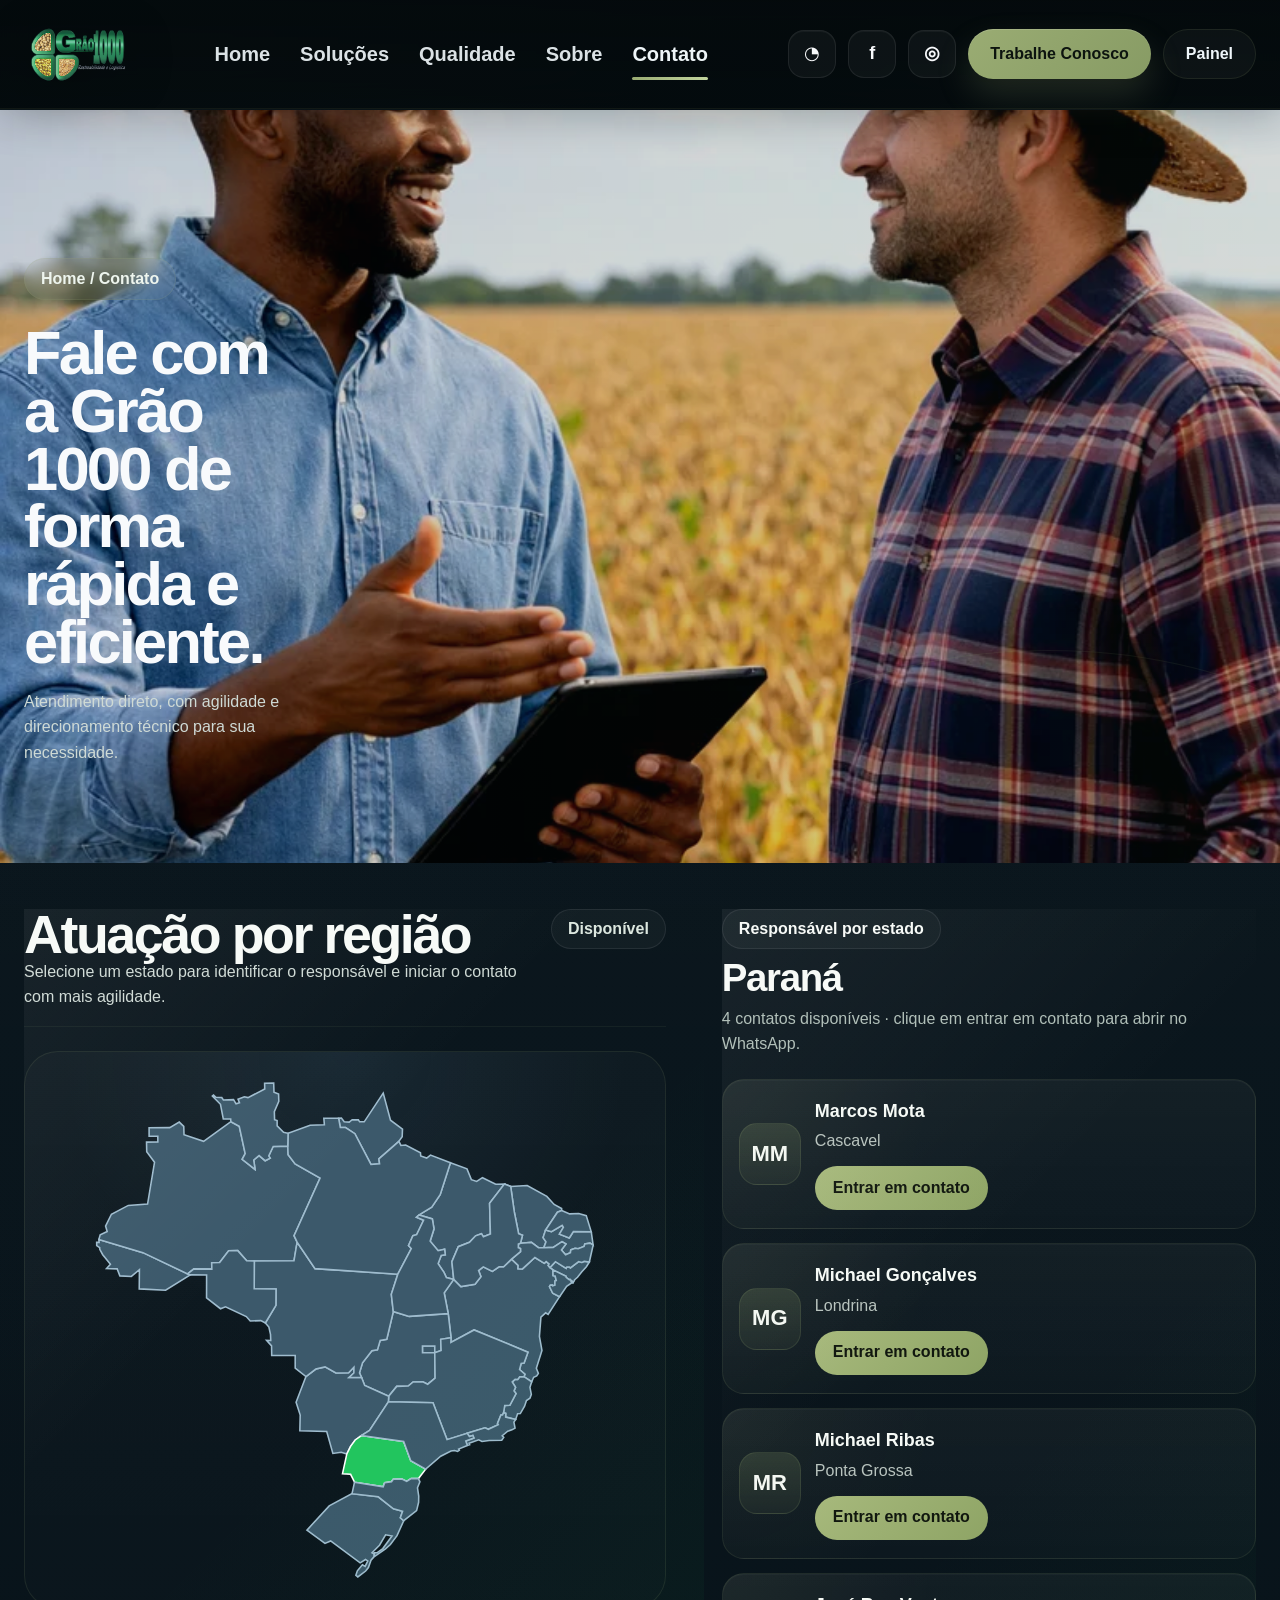
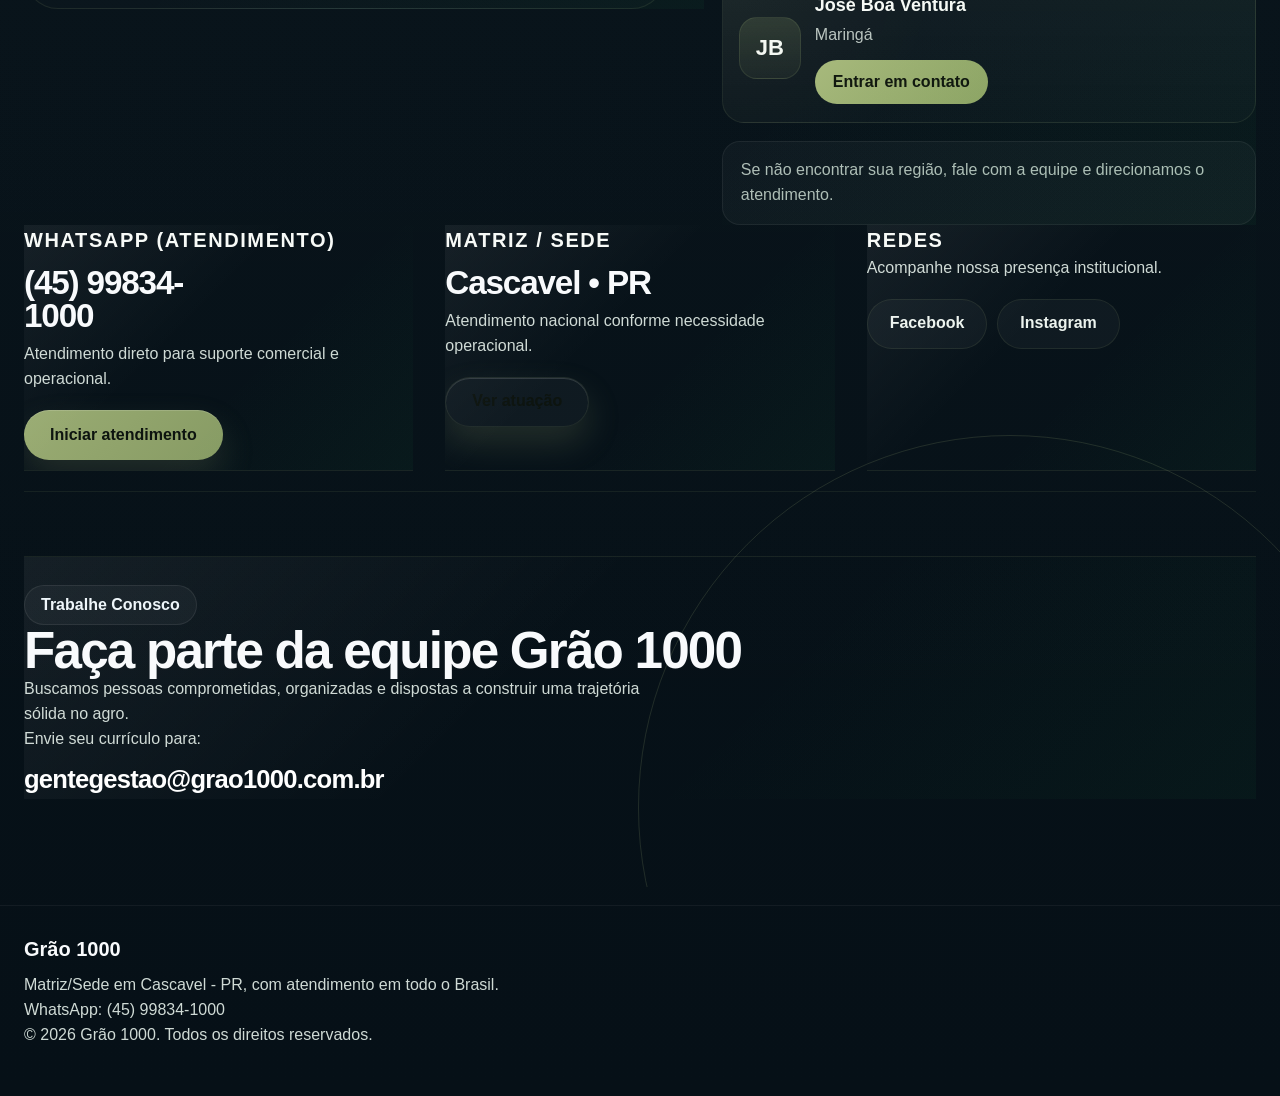
==== contato.html @ 880ff622 "Add files via upload" ====
<!DOCTYPE html>

<html lang="pt-BR">
<head>
<meta charset="utf-8"/>
<meta content="width=device-width, initial-scale=1" name="viewport"/>
<title>Grão 1000 • Qualidade • Rastreabilidade • Pós-colheita</title>
<meta content="Serviços técnicos de classificação, amostragem, supervisão e rastreabilidade de grãos (soja, milho, trigo, sorgo). Atendimento Brasil." name="description"/>
<link href="assets/img/favicon.png" rel="icon"/>
<link href="assets/css/style.css" rel="stylesheet"/>
</head>
<body>
<header class="topbar" id="top">
<div class="container topbar__inner">
<a aria-label="Grão 1000 - Home" class="brand" href="index.html">
<img alt="Grão 1000" class="brand__logo" src="assets/img/logo-grao1000.svg"/>
</a>
<nav aria-label="Navegação principal" class="nav">
<a class="nav__link" data-nav="home" href="index.html">Home</a>
<a class="nav__link" data-nav="solucoes" href="solucoes.html">Soluções</a>
<a class="nav__link" data-nav="qualidade" href="qualidade.html">Qualidade</a>
<a class="nav__link" data-nav="sobre" href="sobre.html">Sobre</a>
<a class="nav__link" data-nav="contato" href="contato.html">Contato</a>
</nav>
<div class="topbar__actions">
<a aria-label="WhatsApp" class="iconbtn iconbtn--wpp" href="#" id="wppTop"></a>
<a aria-label="Facebook" class="iconbtn iconbtn--fb" href="https://www.facebook.com/grao1000" id="fbTop" rel="noopener" target="_blank"></a>
<a aria-label="Instagram" class="iconbtn iconbtn--ig" href="https://www.instagram.com/grao.1000" id="igTop" rel="noopener" target="_blank"></a>
<a class="pillbtn pillbtn--careers" href="contato.html#trabalhe-conosco">Trabalhe Conosco</a>
<a class="pillbtn pillbtn--ghost" href="https://grao1000.com.br/painel/" id="painelBtn">Painel</a>
</div>
<button aria-label="Abrir menu" class="burger" id="burger">
<span></span><span></span><span></span>
</button>
</div>
<div aria-hidden="true" class="mobileNav" id="mobileNav">
<a href="index.html">Home</a>
<a href="solucoes.html">Soluções</a>
<a href="qualidade.html">Qualidade</a>
<a href="sobre.html">Sobre</a>
<a href="contato.html">Contato</a>
<a href="contato.html#trabalhe-conosco">Trabalhe Conosco</a>
<div class="mobileNav__row">
<a aria-label="WhatsApp" class="iconbtn iconbtn--wpp" href="#" id="wppTop_m"></a>
<a aria-label="Facebook" class="iconbtn iconbtn--fb" href="https://www.facebook.com/grao1000" id="fbTop_m" rel="noopener" target="_blank"></a>
<a aria-label="Instagram" class="iconbtn iconbtn--ig" href="https://www.instagram.com/grao.1000" id="igTop_m" rel="noopener" target="_blank"></a>
</div>
<div class="mobileNav__row">
<a class="pillbtn pillbtn--ghost" href="https://grao1000.com.br/painel/" id="painelBtn_m">Painel</a>
</div>
</div>
</header>
<main>
<section class="pageHero pageHero--contact">
<div class="container">
<div class="breadcrumb">Home / Contato</div>
<h1>Fale com a Grão 1000 de forma rápida e eficiente.</h1>
<p class="muted">Atendimento direto, com agilidade e direcionamento técnico para sua necessidade.</p>
</div>
</section>
<section class="section section--field section--contactMain section--editorial">
<div class="container">
<div class="grid3">
<div class="infoCard">
<div class="infoCard__title">WhatsApp (Atendimento)</div>
<div class="infoCard__big">(45) 99834-1000</div>
<div class="muted">Atendimento direto para suporte comercial e operacional.</div>
<div class="infoCard__actions">
<a class="btn" href="#" id="wppCta">Iniciar atendimento</a>
</div>
</div>
<div class="infoCard">
<div class="infoCard__title">Matriz / Sede</div>
<div class="infoCard__big">Cascavel • PR</div>
<div class="muted">Atendimento nacional conforme necessidade operacional.</div>
<div class="infoCard__actions">
<a class="btn btn--ghost" href="#mapa">Ver atuação</a>
</div>
</div>
<div class="infoCard">
<div class="infoCard__title">Redes</div>
<div class="muted">Acompanhe nossa presença institucional.</div>
<div class="pillRow">
<a class="pill" href="#" id="fbLink">Facebook</a>
<a class="pill" href="#" id="igLink">Instagram</a>
</div>
</div>
</div>
<div class="mapWrap" id="mapa">
<div class="mapLeft">
<div class="mapHead">
<div>
<div class="mapTitle">Atuação por região</div>
<div class="muted">Selecione um estado para identificar o responsável e iniciar o contato com mais agilidade.</div>
</div>
<span class="badge">Disponível</span>
</div>
<div aria-label="Atuação por região (interativo)" class="mapCanvas" id="brMap"></div>
</div>
<div class="mapRight">
<div class="panelTag">Responsável por estado</div>
<h3 id="stateTitle">Selecione um estado</h3>
<div class="muted" id="stateHint">Selecione um estado para ver o responsável e iniciar o atendimento.</div>
<div class="contactsList" id="stateContacts"></div>
<div class="panelNote">
            Se não encontrar sua região, fale com a equipe e direcionamos o atendimento.
          </div>
</div>
</div><div class="careerCallout" id="trabalhe-conosco">
<span class="eyebrow">Trabalhe Conosco</span>
<h2>Faça parte da equipe Grão 1000</h2>
<p class="muted">Buscamos pessoas comprometidas, organizadas e dispostas a construir uma trajetória sólida no agro.</p>
<p class="muted">Envie seu currículo para:</p>
<a class="careerCallout__email" href="mailto:gentegestao@grao1000.com.br">gentegestao@grao1000.com.br</a>
</div>
</div>
</section>
</main>
<footer class="footer">
<div class="container footer__inner">
<div class="footer__meta">
<strong>Grão 1000</strong>
<div class="muted">Matriz/Sede em Cascavel - PR, com atendimento em todo o Brasil.</div>
<div class="muted">WhatsApp: (45) 99834-1000</div>
<div class="muted">© 2026 Grão 1000. Todos os direitos reservados.</div>
</div>
</div>
</footer>
<script src="assets/js/data/responsaveis-mapa.js"></script>
<script src="assets/js/main.js"></script>
</body>
</html>
---- assets/css/style.css ----
:root{
  --bg:#041219;
  --bg-2:#071a22;
  --bg-3:#0b2230;
  --panel:rgba(10,26,34,.72);
  --panel-2:rgba(12,31,40,.88);
  --line:rgba(255,255,255,.08);
  --line-strong:rgba(255,255,255,.14);
  --text:#f8fafc;
  --muted:#a9bcc6;
  --accent:#f5b318;
  --accent-2:#22c55e;
  --accent-soft:rgba(34,197,94,.12);
  --shadow:0 24px 60px rgba(0,0,0,.28);
  --radius-xl:32px;
  --radius-lg:24px;
  --radius-md:18px;
  --radius-sm:14px;
  --max:1200px;
}
*{margin:0;padding:0;box-sizing:border-box}
html{scroll-behavior:smooth}
body{
  font-family: Inter, -apple-system, BlinkMacSystemFont, "Segoe UI", Roboto, Arial, sans-serif;
  background:
    radial-gradient(1200px 500px at 10% 0%, rgba(34,197,94,.08), transparent 60%),
    radial-gradient(900px 500px at 90% 10%, rgba(245,179,24,.08), transparent 55%),
    linear-gradient(180deg,#041219 0%,#041720 35%,#03121a 100%);
  color:var(--text);
  line-height:1.55;
  overflow-x:hidden;
}
img{max-width:100%;display:block}
a{color:inherit;text-decoration:none}
button{font:inherit}
.container{width:min(var(--max), calc(100% - 40px));margin-inline:auto}
.muted{color:var(--muted)}
.lead{color:#dce8ee;font-size:clamp(16px,1.35vw,21px);line-height:1.65}
h1,h2,h3{font-weight:800;letter-spacing:-.035em;line-height:1.02}
h1{font-size:clamp(42px,7vw,84px)}
h2{font-size:clamp(30px,4vw,56px)}
h3{font-size:clamp(22px,2vw,34px)}
p{max-width:70ch}
ul{list-style:none}

.topbar{
  position:fixed; inset:0 0 auto 0; z-index:1000;
  background:linear-gradient(180deg, rgba(3,15,20,.96), rgba(3,15,20,.78));
  border-bottom:1px solid rgba(255,255,255,.05);
  backdrop-filter: blur(18px);
  -webkit-backdrop-filter: blur(18px);
  box-shadow:0 8px 40px rgba(0,0,0,.22);
}
.topbar__inner{
  min-height:104px;
  display:grid;
  grid-template-columns:auto 1fr auto;
  align-items:center;
  gap:28px;
}
.brand{display:flex;align-items:center}
.brand__logo{height:92px; width:auto; filter:drop-shadow(0 10px 24px rgba(0,0,0,.24))}
.nav{display:flex;justify-content:center;align-items:center;gap:30px}
.nav__link{
  position:relative;
  color:#eef5f8;
  font-size:20px;
  font-weight:700;
  opacity:.92;
}
.nav__link::after{
  content:"";
  position:absolute; left:0; right:0; bottom:-10px;
  height:3px; border-radius:999px;
  background:linear-gradient(90deg,var(--accent-2),#7cf29f);
  transform:scaleX(0); transform-origin:left;
  transition:transform .28s ease;
}
.nav__link:hover,.nav__link.active{opacity:1}
.nav__link:hover::after,.nav__link.active::after{transform:scaleX(1)}
.topbar__actions{display:flex;align-items:center;gap:12px}
.iconbtn{
  width:48px; height:48px; border-radius:16px;
  display:grid; place-items:center;
  border:1px solid var(--line);
  background:rgba(255,255,255,.04);
  box-shadow:inset 0 1px 0 rgba(255,255,255,.04);
  transition:transform .18s ease, border-color .2s ease, background .2s ease;
}
.iconbtn:hover{transform:translateY(-2px); border-color:rgba(34,197,94,.28); background:rgba(255,255,255,.06)}
.iconbtn::before{font-size:18px}
.iconbtn--wpp::before{content:"◔"}
.iconbtn--fb::before{content:"f"; font-weight:800}
.iconbtn--ig::before{content:"◎"; font-weight:700}

.pillbtn,.btn,.pill,.chip{
  display:inline-flex; align-items:center; justify-content:center;
  min-height:50px; padding:0 22px;
  border-radius:999px; font-weight:800;
  transition:transform .18s ease, box-shadow .2s ease, border-color .2s ease, background .2s ease;
}
.pillbtn:hover,.btn:hover,.pill:hover,.chip:hover{transform:translateY(-2px)}
.pillbtn--careers,.btn,.btn--primary{
  color:#fff;
  background:linear-gradient(135deg,#f6b51c,#f2a90c);
  box-shadow:0 14px 30px rgba(245,179,24,.22), inset 0 1px 0 rgba(255,255,255,.16);
}
.pillbtn--ghost,.btn--ghost,.pill{
  background:rgba(255,255,255,.04);
  border:1px solid var(--line);
  color:#eff6fa;
}
.btn{padding:0 26px}
.burger{
  display:none; width:46px;height:46px;border:none;background:transparent;color:white;cursor:pointer
}
.burger span{
  display:block;height:2px;background:#fff;border-radius:4px;margin:7px 0;transition:.25s ease
}
.mobileNav{
  display:none;
  border-top:1px solid rgba(255,255,255,.05);
  padding:18px 20px 24px;
  background:rgba(3,15,20,.96)
}
.mobileNav.is-open{display:block}
.mobileNav>a{display:block;padding:12px 0;color:#eef4f8;font-weight:700}
.mobileNav__row{display:flex;gap:12px;flex-wrap:wrap;margin-top:14px}

main{padding-top:104px}
.hero,.pageHero{
  position:relative;
  overflow:hidden;
}
.hero::before,.pageHero::before{
  content:"";
  position:absolute; inset:0;
  background:
    linear-gradient(90deg, rgba(2,10,14,.88) 0%, rgba(2,10,14,.66) 38%, rgba(2,10,14,.34) 100%),
    linear-gradient(180deg, rgba(8,20,28,.14), rgba(8,20,28,.08));
  pointer-events:none;
}
.hero--campo{
  min-height:760px;
  background:
    linear-gradient(180deg, rgba(5,17,23,.24), rgba(5,17,23,.62)),
    url("../img/bg-field.webp") center/cover no-repeat;
}
.hero--service{
  min-height:540px;
  background:
    linear-gradient(180deg, rgba(5,17,23,.24), rgba(5,17,23,.58)),
    url("../img/bg-grains.webp") center/cover no-repeat;
}
.hero__inner,.hero__content,.pageHero .container{
  position:relative; z-index:1;
}
.hero__inner{
  min-height:760px; display:flex; align-items:center;
}
.hero__copy{max-width:780px}
.hero__copy .tag,.kicker{
  display:inline-flex; align-items:center; min-height:42px; padding:0 18px;
  border-radius:999px; border:1px solid rgba(255,255,255,.09);
  background:rgba(255,255,255,.05);
  color:#ffdb7d; font-weight:800; font-size:18px; margin-bottom:18px
}
.hero__copy h1{max-width:12ch; text-wrap:balance}
.hero__copy p{margin-top:20px;color:#d6e3ea;font-size:clamp(18px,1.7vw,26px)}
.hero__cta,.hero__actions{display:flex;gap:14px;flex-wrap:wrap;margin-top:26px}

.pageHero{
  padding:64px 0 46px;
  min-height:340px;
  background:
    linear-gradient(180deg, rgba(5,17,23,.24), rgba(5,17,23,.52)),
    url("../img/bg-grains.webp") center/cover no-repeat;
}
.pageHero .container{display:flex;flex-direction:column;justify-content:flex-end;min-height:230px}
.breadcrumb{
  display:inline-flex; width:max-content; margin-bottom:14px;
  min-height:38px; padding:0 16px; border-radius:999px;
  background:rgba(255,255,255,.04); border:1px solid var(--line); color:#dbe8ee; font-weight:700
}
.pageHero h1{max-width:14ch}
.pageHero p{margin-top:14px; max-width:56ch; font-size:clamp(17px,1.45vw,22px)}
.chips,.pillRow{display:flex;gap:10px;flex-wrap:wrap}
.chip{
  min-height:40px; padding:0 16px; background:rgba(255,255,255,.05);
  border:1px solid var(--line); color:#e8f1f5; font-size:14px; font-weight:700
}
.chip--soft{
  background:rgba(34,197,94,.14); border-color:rgba(34,197,94,.18); color:#d8ffe3
}

.section{padding:88px 0}
.section--field{background:linear-gradient(180deg, rgba(255,255,255,.015), rgba(255,255,255,0))}
.sectionHead{
  display:flex; flex-direction:column; gap:10px; margin-bottom:30px
}
.sectionHead--essencia{margin-bottom:20px}
.eyebrow,.ribbon,.badge,.panelTag{
  width:max-content;
  display:inline-flex; align-items:center;
  min-height:40px; padding:0 16px;
  border-radius:999px;
  border:1px solid rgba(255,255,255,.08);
  background:rgba(255,255,255,.04);
  color:#eef6fa; font-weight:800
}
.ribbon{background:rgba(255,255,255,.03)}
.h2{font-size:clamp(30px,3vw,48px)}
.sectionDivider{display:block;width:100%;height:80px}
.band--alt{
  background:
    radial-gradient(700px 340px at 10% 20%, rgba(34,197,94,.07), transparent 70%),
    linear-gradient(180deg, rgba(255,255,255,.01), rgba(255,255,255,.02));
}
.split{
  display:grid; grid-template-columns:minmax(0,1.05fr) minmax(0,.95fr);
  gap:34px; align-items:start
}
.kpiRow{
  display:grid; grid-template-columns:repeat(3, minmax(0,1fr)); gap:16px; margin-top:24px
}
.kpi,.cardLink,.serviceCard,.card,.infoCard,.trustCard,.deliverablesModern__card,.pfCard,.fbPost,.richTextBlock,.mapLeft,.mapRight,.careerCallout,.proposalDeliver,.ctaStrip{
  position:relative;
  background:linear-gradient(180deg, rgba(255,255,255,.035), rgba(255,255,255,.018));
  border:1px solid rgba(255,255,255,.08);
  border-radius:var(--radius-xl);
  box-shadow:var(--shadow);
  overflow:hidden;
}
.kpi::before,.cardLink::before,.serviceCard::before,.card::before,.infoCard::before,.trustCard::before,.deliverablesModern__card::before,.pfCard::before,.richTextBlock::before,.mapLeft::before,.mapRight::before,.careerCallout::before,.proposalDeliver::before,.ctaStrip::before{
  content:""; position:absolute; inset:0; pointer-events:none;
  background:linear-gradient(135deg, rgba(255,255,255,.06), transparent 42%, transparent 58%, rgba(34,197,94,.045));
}
.kpi{
  padding:24px 22px;
  min-height:158px;
}
.kpi b{
  display:block; margin-top:12px;
  font-size:clamp(28px,4.2vw,64px); line-height:.95; letter-spacing:-.05em
}
.cards3{
  display:grid; grid-template-columns:repeat(3, minmax(0,1fr)); gap:22px
}
.cardLink,.serviceCard,.card,.trustCard,.deliverablesModern__card{
  padding:28px; min-height:100%;
  transition:transform .2s ease, border-color .2s ease, box-shadow .2s ease
}
.cardLink:hover,.serviceCard:hover,.card:hover,.trustCard:hover,.deliverablesModern__card:hover{
  transform:translateY(-4px);
  border-color:rgba(34,197,94,.22);
  box-shadow:0 28px 60px rgba(0,0,0,.26), 0 0 0 1px rgba(34,197,94,.06)
}
.cardLink__title,.serviceCard h3,.card h3,.trustCard h3{
  font-size:clamp(26px,2.2vw,36px);
  line-height:.98;
  margin-bottom:14px
}
.cardLink__text,.serviceCard p,.card p,.trustCard p{font-size:18px;color:#d8e7ed}
.cardLink__meta{
  margin-top:20px; color:#f3f9fc; font-weight:800; font-size:17px
}
.serviceCard__top{display:flex; gap:16px; align-items:flex-start}
.serviceCard__icon,.card__icon,.trustIcon{
  width:58px;height:58px;border-radius:18px;
  display:grid; place-items:center;
  background:rgba(34,197,94,.14);
  font-size:28px; box-shadow:inset 0 1px 0 rgba(255,255,255,.08)
}
.bullets{display:flex;flex-direction:column;gap:12px;margin-top:18px}
.bullets li{
  position:relative; padding-left:24px; color:#e8f1f5; font-weight:600
}
.bullets li::before{
  content:""; position:absolute; left:0; top:.62em;
  width:10px;height:10px;border-radius:999px;background:var(--accent-2);
  box-shadow:0 0 0 6px rgba(34,197,94,.12)
}

.fbGrid{
  display:grid; grid-template-columns:repeat(4,minmax(0,1fr)); gap:18px
}
.fbPost{display:flex;flex-direction:column;min-height:100%}
.fbPost__img{aspect-ratio:4/3;background-size:cover;background-position:center}
.fbPost__body{padding:20px;display:flex;flex-direction:column;gap:14px;min-height:100%}
.fbPost__meta{display:flex;justify-content:space-between;gap:8px;font-size:13px;font-weight:800;color:#e9f4f8}
.fbPost__tag,.fbPost__date{
  min-height:32px;padding:0 12px;border-radius:999px;background:rgba(255,255,255,.05);border:1px solid var(--line);display:inline-flex;align-items:center
}
.fbPost__text{color:#d7e5eb;font-size:16px}
.fbPost__link{margin-top:auto;font-weight:800;color:#fff}
.ctaStrip{
  margin-top:24px; padding:20px 24px;
  display:flex; align-items:center; justify-content:space-between; gap:16px
}
.trustGrid{
  display:grid; grid-template-columns:repeat(4,minmax(0,1fr)); gap:20px
}

.section--proposal{padding-top:32px}
.proposalHead--pro{
  display:grid; grid-template-columns:minmax(0,1fr) auto; gap:24px; align-items:end; margin-bottom:24px
}
.proposalHead__copy{max-width:860px}
.proposalHead--pro h2{max-width:13ch; margin-bottom:12px}
.proposalCTA__hint{margin-top:8px; font-size:13px}
.proposalFlow--pro{
  display:grid; grid-template-columns:repeat(3,minmax(0,1fr)); gap:24px
}
.pfCard--pro{
  padding:28px; min-height:420px;
  display:flex; flex-direction:column; justify-content:space-between
}
.pfTop--clean{
  display:flex; flex-direction:column; align-items:flex-start; gap:18px
}
.pfBadge{
  width:42px;height:42px;border-radius:999px;display:grid;place-items:center;
  background:rgba(255,255,255,.05);border:1px solid rgba(255,255,255,.08);font-size:23px;font-weight:800
}
.pfTop--clean h3{max-width:8ch}
.pfChecks{display:flex;flex-direction:column;gap:14px;margin-top:24px}
.pfPill{
  position:relative; width:max-content; max-width:100%;
  display:inline-flex; align-items:center;
  padding:12px 18px 12px 48px;
  border-radius:999px;
  background:rgba(255,255,255,.05);
  border:1px solid rgba(255,255,255,.09);
  font-weight:800; color:#f6fbfd; font-size:18px;
  opacity:0; transform:translateY(12px); animation:fadeUp .5s ease forwards
}
.pfPill::before{
  content:"✓";
  position:absolute; left:14px; top:50%; transform:translateY(-50%);
  width:22px;height:22px;border-radius:999px;
  display:grid;place-items:center;
  background:var(--accent-2); color:#fff; font-size:12px; box-shadow:0 0 0 7px rgba(34,197,94,.13)
}
.pfPill:nth-child(1){animation-delay:.06s}
.pfPill:nth-child(2){animation-delay:.16s}
.pfPill:nth-child(3){animation-delay:.26s}
.proposalDeliver{margin-top:26px;padding:28px}
.proposalDeliver__head{
  display:grid; grid-template-columns:minmax(0,320px) 1fr; gap:24px; align-items:end; margin-bottom:20px
}
.proposalDeliver__head h3{font-size:clamp(28px,3vw,44px)}
.deliverablesModern--pro{display:grid; grid-template-columns:repeat(3,minmax(0,1fr)); gap:22px}
.deliverablesModern__card{display:flex;flex-direction:column;min-height:250px}
.deliverablesModern__icon{margin-bottom:18px}
.deliverablesModern__card p{margin:0 0 18px}
.deliverablesModern__card .chip--soft{margin-top:auto;width:max-content}

.grid3{
  display:grid; grid-template-columns:repeat(3,minmax(0,1fr)); gap:22px
}
.section--contactMain .container{
  display:flex; flex-direction:column
}
.section--contactMain .mapWrap{order:1}
.section--contactMain .grid3{order:2; margin-top:22px}
.section--contactMain .careerCallout{order:3; margin-top:22px}
.infoCard{padding:28px}
.infoCard__title{font-size:22px;font-weight:800;color:#f2f8fb}
.infoCard__big{font-size:clamp(34px,3vw,56px);line-height:.95;margin:14px 0 10px;font-weight:900;letter-spacing:-.04em}
.infoCard__actions{margin-top:18px}
.pillRow{margin-top:18px}
.mapWrap{
  display:grid; grid-template-columns:minmax(0,1.25fr) minmax(320px,.75fr); gap:22px;
}
.mapLeft,.mapRight,.careerCallout{padding:28px}
.mapHead{display:flex; justify-content:space-between; align-items:flex-start; gap:14px; margin-bottom:18px}
.mapTitle{font-size:clamp(30px,3vw,48px);font-weight:900;line-height:.98}
.mapCanvas{
  min-height:560px; border-radius:26px;
  background:linear-gradient(180deg, rgba(255,255,255,.03), rgba(255,255,255,.02));
  border:1px dashed rgba(255,255,255,.12);
  display:grid; place-items:center; padding:18px; overflow:hidden
}
.mapCanvas .brMapSvg{width:100%;height:auto;max-height:520px}
.mapCanvas .uf{
  fill:#324f62 !important; stroke:#88a5b4 !important; stroke-width:2 !important;
  transition:.18s ease !important; cursor:pointer
}
.mapCanvas .uf:hover{fill:#2e7b55 !important; transform:translateY(-1px)}
.mapCanvas .uf.active{fill:#22c55e !important; stroke:#d7ffe3 !important}
.mapRight h3{font-size:clamp(28px,3vw,44px);line-height:.98;margin:10px 0 10px}
.contactsList{display:flex;flex-direction:column;gap:14px;margin-top:18px}
.contactsList .contactItem{
  padding:22px; border-radius:24px; border:1px solid rgba(32,59,43,.08);
  background:rgba(255,255,255,.88); display:grid; grid-template-columns:72px 1fr; gap:16px; align-items:center;
  box-shadow:0 12px 28px rgba(24,39,31,.06)
}
.contactsList .contactAvatar{
  width:72px; height:72px; border-radius:20px; display:grid; place-items:center;
  background:linear-gradient(180deg,#eef6ef,#ddebe0); color:var(--brand-700); font-weight:900; font-size:22px;
  border:1px solid rgba(32,59,43,.08)
}
.contactsList .contactBody{display:flex; flex-direction:column; align-items:flex-start}
.contactsList .contactName{font-size:18px;font-weight:900;color:var(--ink-900)}
.contactsList .contactCity{font-size:16px;color:var(--muted);margin-top:4px}
.contactsList .contactPhone{
  display:inline-flex; align-items:center; justify-content:center; margin-top:14px; min-height:48px; padding:0 20px;
  border-radius:16px; background:linear-gradient(135deg,#1f7a45,#166534); color:#fff; font-weight:900;
  box-shadow:0 14px 30px rgba(22,101,52,.22)
}
.contactsList .contactPhone:hover{transform:translateY(-1px); filter:brightness(1.03)}
.panelNote{margin-top:14px;padding:18px;border-radius:20px;background:rgba(255,255,255,.7);border:1px solid rgba(32,59,43,.08); color:var(--muted)}
.careerCallout__email{display:inline-flex;margin-top:8px;font-size:clamp(22px,2vw,32px);font-weight:900;color:#fff}

.richTextBlock{padding:30px}
.richTextBlock p+ p{margin-top:16px}

.footer{padding:28px 0 48px;border-top:1px solid rgba(255,255,255,.05);margin-top:18px}
.footer__inner{display:flex;justify-content:space-between;gap:18px}
.footer__meta strong{display:block;font-size:20px;margin-bottom:8px}

[data-anim]{opacity:0; transform:translateY(24px); transition:opacity .5s ease, transform .5s ease}
[data-anim].is-visible{opacity:1; transform:none}
@keyframes fadeUp{to{opacity:1; transform:translateY(0)}}

@media (max-width: 1180px){
  .topbar__inner{grid-template-columns:auto auto; gap:18px}
  .nav{display:none}
  .topbar__actions{display:none}
  .burger{display:block; justify-self:end}
  .cards3,.trustGrid,.grid3,.proposalFlow--pro,.deliverablesModern--pro{grid-template-columns:1fr 1fr}
  .fbGrid{grid-template-columns:1fr 1fr}
  .mapWrap,.split,.proposalDeliver__head,.proposalHead--pro{grid-template-columns:1fr}
}
@media (max-width: 760px){
  .container{width:min(var(--max), calc(100% - 26px))}
  .topbar__inner{min-height:88px}
  .brand__logo{height:74px}
  main{padding-top:88px}
  .hero--campo{min-height:620px}
  .hero__inner{min-height:620px}
  .hero__copy h1,.pageHero h1{max-width:none}
  .kpiRow,.cards3,.trustGrid,.fbGrid,.grid3,.proposalFlow--pro,.deliverablesModern--pro{grid-template-columns:1fr}
  .proposalHead--pro h2{max-width:none}
  .pfCard--pro{min-height:auto}
  .ctaStrip{flex-direction:column; align-items:flex-start}
  .mapCanvas{min-height:420px}
  .pfPill{font-size:16px}
}


/* ===== AJUSTES FINAIS ===== */
.brand__logo{height:108px}
.hero__copy{max-width:680px}
.hero__copy h1{
  font-size:clamp(38px,5.4vw,72px);
  max-width:10ch;
}
.hero__copy p{
  font-size:clamp(16px,1.25vw,22px);
  max-width:32ch;
}
.proposalHead--compact{
  display:flex;
  align-items:center;
  justify-content:space-between;
  gap:20px;
  margin-bottom:18px;
}
.proposalHead--compact .proposalHead__copy{max-width:none}
.proposalHead--compact .eyebrow{margin-bottom:0}
.proposalHead--compact h2,
.proposalHead--compact p{display:none}
.richTextBlock--justify p{
  text-align:justify;
  text-justify:inter-word;
}
.mapCanvas{
  background:linear-gradient(180deg, rgba(255,255,255,.04), rgba(255,255,255,.025));
}
.mapCanvas .uf{
  fill:#39586b !important;
  stroke:#93b1bf !important;
  stroke-width:2.2 !important;
  fill-opacity:1 !important;
}
.mapCanvas .uf:hover{
  fill:#2f855a !important;
  stroke:#d6fbe2 !important;
}
.mapCanvas .uf.active{
  fill:#22c55e !important;
  stroke:#f0fff4 !important;
}
@media (max-width: 760px){
  .brand__logo{height:84px}
  .hero__copy h1{max-width:none}
  .proposalHead--compact{
    align-items:flex-start;
    flex-direction:column;
  }
}


/* ===== POLIMENTO MULTINACIONAL 2 ===== */
:root{ --mxw:1280px; }
.container{ width:min(var(--mxw), calc(100% - 48px)); }
.brand__logo{ height:118px; filter:drop-shadow(0 10px 24px rgba(0,0,0,.28)); }
.topbar__inner{ min-height:110px; }
main{ padding-top:110px; }

.hero--campo{
  min-height:720px;
  background:
    linear-gradient(90deg, rgba(2,11,15,.88) 0%, rgba(2,11,15,.72) 34%, rgba(2,11,15,.36) 100%),
    linear-gradient(180deg, rgba(5,17,23,.18), rgba(5,17,23,.52)),
    url("../img/bg-field.webp") center/cover no-repeat;
}
.hero__inner{ min-height:720px; }
.hero__copy{ max-width:860px; }
.hero__copy h1{
  max-width:13.5ch;
  font-size:clamp(36px, 5.2vw, 76px);
  line-height:.96;
  text-wrap:balance;
}
.hero__copy h1 .nowrap{ white-space:nowrap; }
.hero__copy p{
  max-width:34ch;
  font-size:clamp(15px, 1.2vw, 21px);
  line-height:1.62;
  color:#d9e7ed;
}
.hero__copy .tag{
  margin-bottom:20px;
  min-height:46px;
  font-size:17px;
  color:#ffd472;
}

.sectionHead--essencia{ margin-bottom:24px; }
.sectionHead--essencia + .cards3{ align-items:stretch; }
.sectionHead--essencia + .cards3 .cardLink{ min-height:228px; }
.sectionHead--essencia + .cards3 .cardLink__title{ font-size:24px; margin-bottom:18px; }
.sectionHead--essencia + .cards3 .cardLink__text{ font-size:16px; line-height:1.7; color:#dde8ee; }

.split{ grid-template-columns:minmax(0, 1.08fr) minmax(0, .92fr); gap:30px; }
.band--alt .cards3{ grid-template-columns:repeat(3, minmax(0,1fr)); gap:18px; }
.band--alt .cardLink{
  min-height:438px;
  padding:26px 24px;
  display:flex;
  flex-direction:column;
  justify-content:space-between;
  background:
    linear-gradient(180deg, rgba(255,255,255,.04), rgba(255,255,255,.018)),
    radial-gradient(circle at top left, rgba(34,197,94,.08), transparent 58%);
}
.band--alt .cardLink__title{ font-size:clamp(22px, 1.8vw, 30px); line-height:.98; max-width:10ch; }
.band--alt .cardLink__text{ margin-top:14px; font-size:15px; line-height:1.72; max-width:22ch; }
.band--alt .cardLink__meta{ margin-top:auto; padding-top:20px; font-size:14px; line-height:1.55; color:#f4fbfd; }

.kpiRow{ gap:14px; max-width:620px; }
.kpi{ min-height:148px; padding:22px 20px; }
.kpi b{ font-size:clamp(24px, 3.6vw, 56px); }

.richTextBlock--narrow{ max-width:980px; margin-inline:auto; padding:34px 40px; }
.richTextBlock--justify p{
  text-align:justify;
  text-justify:inter-word;
  line-height:1.95;
  font-size:16px;
  max-width:none;
}
.richTextBlock--justify p + p{ margin-top:22px; }

.mapWrap{ gap:18px; grid-template-columns:minmax(0, 1.18fr) minmax(360px, .82fr); }
.mapLeft, .mapRight{ padding:26px; }
.mapCanvas{ min-height:560px; display:grid; place-items:center; }
.mapCanvas svg, .mapCanvas .brMapSvg{
  width:100%; max-width:720px; height:auto; display:block;
}
.mapCanvas .uf{
  fill:#3c596b !important;
  stroke:#9fbcce !important;
  stroke-width:2.4 !important;
  fill-opacity:1 !important;
  filter:none !important;
}
.mapCanvas .uf:hover{ fill:#2f855a !important; stroke:#eefef4 !important; }
.mapCanvas .uf.active{ fill:#22c55e !important; stroke:#ffffff !important; }

@media (max-width:1180px){
  .container{ width:min(var(--mxw), calc(100% - 36px)); }
  .brand__logo{ height:98px; }
  .topbar__inner{ min-height:96px; }
  main{ padding-top:96px; }
  .hero__copy h1{ max-width:11ch; font-size:clamp(34px, 5vw, 64px); }
  .split{ grid-template-columns:1fr; }
  .mapWrap{ grid-template-columns:1fr; }
}
@media (max-width:900px){
  .band--alt .cards3, .proposalFlow--pro, .deliverablesModern--pro, .cards3, .grid3, .trustGrid, .fbGrid{ grid-template-columns:1fr; }
  .band--alt .cardLink, .pfCard--pro{ min-height:auto; }
  .richTextBlock--narrow{ padding:28px 24px; }
}


/* ===== AJUSTE DOS CARDS - COMO ENTREGAMOS ===== */
.band--alt .split{
  grid-template-columns: minmax(0, 1.2fr) minmax(0, 1fr);
  gap: 28px;
  align-items: start;
}

.band--alt .cards3{
  grid-template-columns: repeat(3, minmax(0, 1fr));
  gap: 16px;
  align-items: stretch;
}

.band--alt .cardLink{
  min-height: 360px;
  padding: 24px 22px;
  display: flex;
  flex-direction: column;
  justify-content: space-between;
}

.band--alt .cardLink__title{
  font-size: clamp(18px, 1.5vw, 26px);
  line-height: 1.05;
  max-width: 9ch;
}

.band--alt .cardLink__text{
  margin-top: 12px;
  font-size: 14px;
  line-height: 1.65;
  max-width: 20ch;
}

.band--alt .cardLink__meta{
  margin-top: auto;
  padding-top: 18px;
  font-size: 13px;
  line-height: 1.5;
}

@media (max-width: 1180px){
  .band--alt .split{
    grid-template-columns: 1fr;
  }

  .band--alt .cards3{
    grid-template-columns: repeat(3, minmax(0, 1fr));
  }
}

@media (max-width: 900px){
  .band--alt .cards3{
    grid-template-columns: 1fr;
  }

  .band--alt .cardLink{
    min-height: auto;
  }

  .band--alt .cardLink__title,
  .band--alt .cardLink__text{
    max-width: none;
  }
}


/* ===== HOME - COMO ENTREGAMOS EM QUADRADO ===== */
.band--alt .split{
  display:grid !important;
  grid-template-columns: 1fr 1fr !important;
  gap: 28px !important;
  align-items:start !important;
}

.band--alt .split > div:first-child{
  display:grid;
  grid-template-columns: 1fr 1fr;
  grid-template-areas:
    "titulo titulo"
    "texto texto"
    "kpis cards";
  gap: 22px;
  align-items:start;
}

.band--alt .split > div:first-child .ribbon{
  grid-area: titulo;
  margin-bottom: 0;
}

.band--alt .split > div:first-child h2{
  grid-area: titulo;
  margin-top: 46px !important;
  margin-bottom: 0 !important;
}

.band--alt .split > div:first-child .lead{
  grid-area: texto;
  max-width: none !important;
  margin-top: 8px;
}

.band--alt .split > div:first-child .kpiRow{
  grid-area: kpis;
  display:flex !important;
  flex-direction:column;
  gap: 16px;
  max-width: none !important;
  margin-top: 0 !important;
}

.band--alt .split > div:first-child .kpi{
  min-height: 132px;
}

.band--alt .split > div:first-child > div[style*="margin-top:14px"]{
  grid-column: 1 / -1;
  display:flex;
  gap:12px;
  flex-wrap:wrap;
  margin-top: 2px !important;
}

.band--alt .split > div:last-child{
  align-self:start;
}

.band--alt .split > div:last-child .cards3{
  display:flex !important;
  flex-direction:column;
  gap: 16px !important;
}

.band--alt .split > div:last-child .cardLink{
  min-height: 132px !important;
  padding: 22px 22px !important;
}

.band--alt .split > div:last-child .cardLink__title{
  max-width:none !important;
  font-size: clamp(20px, 1.5vw, 26px) !important;
  margin-bottom: 10px !important;
}

.band--alt .split > div:last-child .cardLink__text{
  max-width:none !important;
  margin-top: 0 !important;
  font-size: 14px !important;
  line-height: 1.6 !important;
}

.band--alt .split > div:last-child .cardLink__meta{
  padding-top: 12px !important;
  margin-top: auto !important;
  font-size: 13px !important;
  line-height: 1.45 !important;
}

@media (max-width: 1100px){
  .band--alt .split{
    grid-template-columns: 1fr !important;
  }

  .band--alt .split > div:first-child{
    grid-template-columns: 1fr;
    grid-template-areas:
      "titulo"
      "texto"
      "kpis";
  }

  .band--alt .split > div:first-child h2{
    margin-top: 14px !important;
  }

  .band--alt .split > div:first-child .kpiRow{
    flex-direction:column;
  }
}

@media (max-width: 768px){
  .band--alt .split > div:last-child .cards3{
    flex-direction:column;
  }
}


/* ===== AJUSTE KPI LADO A LADO ===== */
.band--alt .split > div:first-child .kpiRow{
  display:grid !important;
  grid-template-columns: repeat(3, minmax(0,1fr)) !important;
  gap:16px !important;
}

.band--alt .split > div:first-child .kpi{
  min-height:140px;
}

/* tablet */
@media (max-width: 900px){
  .band--alt .split > div:first-child .kpiRow{
    grid-template-columns: repeat(2, 1fr);
  }
}

/* mobile */
@media (max-width: 600px){
  .band--alt .split > div:first-child .kpiRow{
    grid-template-columns: 1fr;
  }
}


/* ===== NÍVEL EXECUTIVO - KPIs ===== */
.band--alt .split > div:first-child .kpiRow{
  gap:18px !important;
}

.band--alt .split > div:first-child .kpi{
  position:relative;
  min-height:164px !important;
  padding:22px 22px 18px !important;
  border-radius:28px;
  background:
    linear-gradient(180deg, rgba(255,255,255,.055), rgba(255,255,255,.02)),
    radial-gradient(circle at top left, rgba(34,197,94,.10), transparent 56%);
  border:1px solid rgba(255,255,255,.09);
  box-shadow:
    0 18px 42px rgba(0,0,0,.22),
    inset 0 1px 0 rgba(255,255,255,.05);
  overflow:hidden;
}

.band--alt .split > div:first-child .kpi::before{
  content:"";
  position:absolute;
  top:18px;
  right:18px;
  width:42px;
  height:42px;
  border-radius:14px;
  display:grid;
  place-items:center;
  font-size:18px;
  background:rgba(255,255,255,.05);
  border:1px solid rgba(255,255,255,.08);
  box-shadow:inset 0 1px 0 rgba(255,255,255,.04);
}

.band--alt .split > div:first-child .kpi:nth-child(1)::before{ content:"⏱"; }
.band--alt .split > div:first-child .kpi:nth-child(2)::before{ content:"☑"; }
.band--alt .split > div:first-child .kpi:nth-child(3)::before{ content:"◔"; }

.band--alt .split > div:first-child .kpi .muted{
  display:block;
  max-width:12ch;
  color:#d7e5eb;
  font-size:14px;
  line-height:1.35;
  letter-spacing:.01em;
}

.band--alt .split > div:first-child .kpi b{
  margin-top:18px !important;
  font-size:clamp(28px,3vw,50px) !important;
  line-height:.95;
  letter-spacing:-.05em;
}

.band--alt .split > div:first-child .kpi::after{
  content:"";
  position:absolute;
  left:22px;
  right:22px;
  bottom:18px;
  height:8px;
  border-radius:999px;
  background:rgba(255,255,255,.06);
  box-shadow:inset 0 1px 0 rgba(255,255,255,.03);
}

.band--alt .split > div:first-child .kpi b::after{
  content:"";
  position:absolute;
  left:22px;
  bottom:18px;
  height:8px;
  border-radius:999px;
  background:linear-gradient(90deg, #24c76f, #8af2b6);
  box-shadow:0 0 0 1px rgba(36,199,111,.08), 0 8px 18px rgba(36,199,111,.20);
}
.band--alt .split > div:first-child .kpi:nth-child(1) b::after{ width:38%; }
.band--alt .split > div:first-child .kpi:nth-child(2) b::after{ width:62%; }
.band--alt .split > div:first-child .kpi:nth-child(3) b::after{ width:94%; }

.band--alt .split > div:first-child .kpi:hover{
  transform:translateY(-4px);
  border-color:rgba(34,197,94,.22);
  box-shadow:
    0 24px 58px rgba(0,0,0,.26),
    0 0 0 1px rgba(34,197,94,.06),
    inset 0 1px 0 rgba(255,255,255,.05);
}

.band--alt .split > div:first-child .kpi{
  transition:transform .22s ease, box-shadow .22s ease, border-color .22s ease;
}


/* ===== CORREÇÃO FINAL DOS CARDS KPI ESQUERDA ===== */
.band--alt .split > div:first-child .kpiRow{
  display:grid !important;
  grid-template-columns: repeat(3, minmax(180px, 1fr)) !important;
  gap: 18px !important;
  width: 100%;
  max-width: 760px !important;
  align-items: stretch;
}

.band--alt .split > div:first-child .kpi{
  width: 100%;
  min-width: 0;
  min-height: 170px !important;
  padding: 22px 22px 26px !important;
}

.band--alt .split > div:first-child .kpi .muted{
  max-width: none !important;
  padding-right: 56px;
}

.band--alt .split > div:first-child .kpi b{
  font-size: clamp(24px, 3vw, 48px) !important;
  line-height: .95;
  word-break: keep-all;
}

.band--alt .split > div:first-child .kpi:nth-child(1) b{
  font-size: clamp(22px, 2.7vw, 44px) !important;
}

@media (max-width: 1100px){
  .band--alt .split > div:first-child .kpiRow{
    grid-template-columns: repeat(3, minmax(0, 1fr)) !important;
    max-width: none !important;
  }
}

@media (max-width: 900px){
  .band--alt .split > div:first-child .kpiRow{
    grid-template-columns: repeat(2, minmax(0, 1fr)) !important;
  }
}

@media (max-width: 640px){
  .band--alt .split > div:first-child .kpiRow{
    grid-template-columns: 1fr !important;
  }
}


/* ===== FIX ÍCONES SOBRE TEXTO ===== */
.band--alt .split > div:first-child .kpi::before{
  top:16px !important;
  left:auto !important;
  right:16px !important;
  z-index:1;
}

.band--alt .split > div:first-child .kpi .muted{
  padding-right:70px !important;
}

/* Surgical copy/layout refinements */
.hero__copy h1 br, .pageHero h1 br{display:block}
.heroProofs{display:flex;gap:10px;flex-wrap:wrap;margin-top:16px}
.heroProofs span{display:inline-flex;align-items:center;min-height:38px;padding:0 14px;border-radius:999px;border:1px solid rgba(255,255,255,.08);background:rgba(255,255,255,.04);color:#dde7df;font-weight:700;font-size:14px}
.sectionHead p,.cardLink__text,.serviceCard p,.infoCard .muted,.richTextBlock p{color:var(--text-soft)}
.pageHero h1{max-width:12ch}
.infoCard__big{line-height:.96;letter-spacing:-.04em}
@media (max-width: 820px){
  .pageHero h1{max-width:unset}
  .hero__copy h1{max-width:unset}
}


/* ===== CIRÚRGICO PREMIUM TECH / ORGÂNICO ===== */
:root{
  --bg:#061118;
  --bg-2:#0a151c;
  --panel-soft:rgba(10,20,27,.56);
  --panel-deep:rgba(9,18,24,.78);
  --olive:#9aac73;
  --olive-2:#849a60;
  --text-soft:#d8e2e0;
  --muted-2:#a4b2ae;
}
body{
  background:
    radial-gradient(1100px 560px at 8% 0%, rgba(154,172,115,.07), transparent 58%),
    radial-gradient(900px 520px at 92% 8%, rgba(215,170,86,.05), transparent 52%),
    linear-gradient(180deg,#051017 0%,#07131a 36%,#061017 100%);
}
.topbar{
  background:linear-gradient(180deg, rgba(4,12,16,.94), rgba(4,12,16,.78));
  border-bottom:1px solid rgba(154,172,115,.09);
}
.pillbtn--careers,.btn,.btn--primary{
  background:linear-gradient(135deg,#9aac73,#879b64);
  color:#0d140f;
  box-shadow:0 16px 34px rgba(154,172,115,.18), inset 0 1px 0 rgba(255,255,255,.14);
}
.pillbtn--ghost,.btn--ghost,.pill,.chip{
  border-color:rgba(154,172,115,.14);
  background:rgba(255,255,255,.03);
}
.iconbtn:hover,.nav__link:hover::after,.nav__link.active::after{background:linear-gradient(90deg,var(--olive),#c2d59e)}
.hero--campo{
  background:
    linear-gradient(90deg, rgba(4,12,16,.9) 0%, rgba(4,12,16,.68) 36%, rgba(4,12,16,.34) 100%),
    linear-gradient(180deg, rgba(6,15,20,.24), rgba(6,15,20,.54)),
    url("../img/g1000-hero.jpg") center/cover no-repeat;
}
.pageHero{
  min-height:420px;
  display:flex;
  align-items:flex-end;
}
.pageHero::after,.hero::after{
  content:"";
  position:absolute;
  inset:auto -6% 10% auto;
  width:58%;
  height:52%;
  border:1px solid rgba(154,172,115,.32);
  border-left:none;
  border-bottom:none;
  border-radius:999px 999px 0 0;
  pointer-events:none;
  opacity:.75;
}
.pageHero--solutions{
  background:
    linear-gradient(90deg, rgba(4,12,16,.9) 0%, rgba(4,12,16,.68) 34%, rgba(4,12,16,.28) 100%),
    linear-gradient(180deg, rgba(6,15,20,.18), rgba(6,15,20,.52)),
    url("../img/servicos/poscolheita.webp") center/cover no-repeat;
}
.pageHero--qualidade{
  background:
    linear-gradient(90deg, rgba(4,12,16,.9) 0%, rgba(4,12,16,.68) 34%, rgba(4,12,16,.28) 100%),
    linear-gradient(180deg, rgba(6,15,20,.18), rgba(6,15,20,.52)),
    url("../img/servicos/qualidade.webp") center/cover no-repeat;
}
.pageHero--sobre{
  background:
    linear-gradient(90deg, rgba(4,12,16,.9) 0%, rgba(4,12,16,.68) 34%, rgba(4,12,16,.28) 100%),
    linear-gradient(180deg, rgba(6,15,20,.18), rgba(6,15,20,.52)),
    url("../img/g1000-about.jpg") center/cover no-repeat;
}
.pageHero--contact{
  background:
    linear-gradient(90deg, rgba(4,12,16,.9) 0%, rgba(4,12,16,.68) 34%, rgba(4,12,16,.28) 100%),
    linear-gradient(180deg, rgba(6,15,20,.18), rgba(6,15,20,.52)),
    url("../img/posts/atendimento.webp") center/cover no-repeat;
}
.pageHero .container{min-height:290px;padding-bottom:20px}
.pageHero h1{max-width:11ch;text-wrap:balance}
.pageHero p{color:var(--text-soft)}

/* menos quadradão nas páginas internas */
.serviceCard,.cardLink,.card,.trustCard,.deliverablesModern__card,.pfCard,.mapLeft,.mapRight,.careerCallout,.proposalDeliver,.infoCard,.ctaStrip{
  background:
    linear-gradient(180deg, rgba(255,255,255,.024), rgba(255,255,255,.012)),
    radial-gradient(circle at top left, rgba(154,172,115,.06), transparent 56%);
  border:1px solid rgba(154,172,115,.1);
  box-shadow:0 22px 50px rgba(0,0,0,.18);
  border-radius:34px;
}
.sectionHead h2,.proposalDeliver__head h3,.mapTitle{max-width:10ch;text-wrap:balance}
.cardLink__text,.serviceCard p,.card p,.trustCard p,.muted,.lead{color:var(--text-soft)}

/* serviços e fluxos mais editoriais */
.proposalFlow--pro{
  background:linear-gradient(180deg, rgba(255,255,255,.02), rgba(255,255,255,.01));
  border:1px solid rgba(154,172,115,.1);
  border-radius:36px;
  padding:10px;
  gap:0;
}
.pfCard--pro{
  min-height:0;
  background:transparent;
  border:none;
  box-shadow:none;
  border-radius:26px;
  padding:28px 24px 24px;
  position:relative;
}
.pfCard--pro::before{display:none}
.pfCard--pro:not(:last-child)::after{
  content:"";
  position:absolute;
  top:22px;
  right:0;
  width:1px;
  height:calc(100% - 44px);
  background:linear-gradient(180deg, transparent, rgba(154,172,115,.22), transparent);
}
.pfBadge{
  background:rgba(154,172,115,.1);
  border-color:rgba(154,172,115,.18);
  color:var(--olive);
}
.pfTop--clean h3{max-width:9ch}
.pfChecks{gap:12px}
.pfPill{
  width:100%;
  background:rgba(255,255,255,.028);
  border:1px solid rgba(154,172,115,.12);
  color:#edf3ee;
  font-size:17px;
}
.pfPill::before{background:linear-gradient(135deg,#56c97a,#3fae64)}

.proposalDeliver{
  margin-top:24px;
  padding:30px;
}
.proposalDeliver__head{
  grid-template-columns:minmax(0,300px) 1fr;
  align-items:center;
  margin-bottom:12px;
}
.deliverablesModern--pro{
  gap:0;
  border-top:1px solid rgba(154,172,115,.08);
  margin-top:12px;
}
.deliverablesModern__card{
  background:transparent;
  border:none;
  box-shadow:none;
  border-radius:0;
  min-height:0;
  padding:24px 22px 18px;
}
.deliverablesModern__card::before{display:none}
.deliverablesModern__card:not(:last-child){border-right:1px solid rgba(154,172,115,.08)}
.deliverablesModern__icon{font-size:22px;opacity:.9}
.deliverablesModern__card h3{font-size:clamp(22px,1.8vw,34px);line-height:1.02}
.deliverablesModern__card p{font-size:16px;line-height:1.72}

/* cards laterais do mapa */
.mapWrap{align-items:start;gap:20px}
.mapLeft,.mapRight{padding:30px}
.mapLeft{
  background:
    linear-gradient(180deg, rgba(255,255,255,.02), rgba(255,255,255,.01)),
    radial-gradient(circle at 12% 0%, rgba(64,124,177,.12), transparent 46%);
}
.mapRight{
  background:
    linear-gradient(180deg, rgba(255,255,255,.018), rgba(255,255,255,.01)),
    radial-gradient(circle at 100% 100%, rgba(154,172,115,.08), transparent 42%);
}
.mapCanvas{
  border-style:solid;
  border-color:rgba(154,172,115,.1);
  background:
    radial-gradient(circle at 50% 0%, rgba(92,136,170,.1), transparent 44%),
    linear-gradient(180deg, rgba(255,255,255,.018), rgba(255,255,255,.01));
}
.mapRight h3,#stateHint,.panelTag,.panelNote{color:var(--text-soft)}
.contactsList{gap:12px}
.contactsList .contactItem{
  padding:18px 18px 18px 16px;
  border-radius:24px;
  border:1px solid rgba(154,172,115,.1);
  background:
    linear-gradient(180deg, rgba(255,255,255,.028), rgba(255,255,255,.012)),
    radial-gradient(circle at top left, rgba(154,172,115,.06), transparent 50%);
  grid-template-columns:62px 1fr;
  box-shadow:none;
}
.contactsList .contactAvatar{
  width:62px;
  height:62px;
  border-radius:18px;
  background:linear-gradient(180deg, rgba(154,172,115,.16), rgba(154,172,115,.08));
  color:#eaf3e6;
  border:1px solid rgba(154,172,115,.14);
}
.contactsList .contactName{color:#f2f6f2}
.contactsList .contactCity{color:#9eaca7}
.contactsList .contactPhone{
  min-height:44px;
  margin-top:12px;
  border-radius:14px;
  background:linear-gradient(135deg,#9aac73,#849a60);
  color:#11170f;
  box-shadow:none;
}
.panelNote{
  margin-top:16px;
  background:rgba(255,255,255,.024);
  border:1px solid rgba(154,172,115,.1);
  border-radius:20px;
}

/* menos cards na área de contato superior */
.section--contactMain .grid3{
  gap:16px;
  grid-template-columns:1.2fr .9fr .8fr;
}
.infoCard{
  padding:24px 26px;
  border-radius:30px;
  background:linear-gradient(180deg, rgba(255,255,255,.02), rgba(255,255,255,.01));
}
.infoCard__big{font-size:clamp(30px,2.6vw,50px)}

/* suaviza quadradões em soluções */
.cards3{gap:18px}
.serviceCard{
  padding:24px 24px 22px;
  min-height:100%;
}
.serviceCard__top{gap:14px}
.serviceCard h3{font-size:clamp(24px,2vw,33px);line-height:1.02}
.serviceCard .bullets{margin-top:16px;gap:10px}
.section--proposal{padding-top:24px}

@media (max-width: 1180px){
  .proposalFlow--pro{padding:0}
  .pfCard--pro:not(:last-child)::after,.deliverablesModern__card:not(:last-child){border-right:none}
  .pfCard--pro{border-bottom:1px solid rgba(154,172,115,.08)}
  .section--contactMain .grid3{grid-template-columns:1fr}
}
@media (max-width: 760px){
  .pageHero{min-height:350px}
  .pageHero .container{min-height:240px}
  .mapLeft,.mapRight,.proposalDeliver,.serviceCard,.infoCard{padding:22px}
  .pfCard--pro{padding:22px 18px}
  .deliverablesModern__card{padding:20px 0 18px}
}


/* ===== CIRÚRGICO V4 — premium tech + orgânico ===== */
:root{
  --olive:#9aac73;
  --olive-strong:#89a35f;
  --text-soft:#d7e1dd;
}

/* superfícies menos quadradas e mais fluidas */
.serviceCard,.cardLink,.card,.trustCard,.deliverablesModern__card,.pfCard,.mapLeft,.mapRight,.careerCallout,.proposalDeliver,.infoCard,.ctaStrip,.richTextBlock,.kpi{
  border-radius:38px !important;
}

.serviceCard,.cardLink,.card,.trustCard,.deliverablesModern__card,.pfCard,.mapLeft,.mapRight,.careerCallout,.proposalDeliver,.infoCard,.ctaStrip,.richTextBlock{
  background:
    linear-gradient(180deg, rgba(255,255,255,.028), rgba(255,255,255,.012)),
    radial-gradient(circle at 0% 0%, rgba(154,172,115,.08), transparent 34%),
    radial-gradient(circle at 100% 100%, rgba(29,114,145,.08), transparent 38%) !important;
  border:1px solid rgba(154,172,115,.09) !important;
  box-shadow:0 22px 56px rgba(0,0,0,.22), inset 0 1px 0 rgba(255,255,255,.03) !important;
}

/* hero das internas mais elegante e menos pesado */
.pageHero{
  min-height:360px !important;
}
.pageHero .container{
  min-height:240px !important;
  padding-bottom:28px !important;
}
.pageHero h1{
  max-width:8.2ch !important;
  font-size:clamp(34px,4.8vw,76px) !important;
  line-height:.94 !important;
  letter-spacing:-.05em;
}
.pageHero p{
  max-width:34ch !important;
  font-size:clamp(16px,1.15vw,20px) !important;
  line-height:1.6 !important;
}
.pageHero--contact{
  background:
    linear-gradient(90deg, rgba(4,12,16,.94) 0%, rgba(4,12,16,.82) 26%, rgba(4,12,16,.52) 54%, rgba(4,12,16,.18) 100%),
    linear-gradient(180deg, rgba(6,15,20,.12), rgba(6,15,20,.48)),
    url("../img/posts/atendimento.webp") center/cover no-repeat !important;
}
.pageHero::after,.hero::after{
  opacity:.48 !important;
  width:52% !important;
  height:46% !important;
}
.breadcrumb{
  background:rgba(255,255,255,.045) !important;
  border:1px solid rgba(154,172,115,.14) !important;
}

/* contato com composições mais editoriais */
.section--contactMain .grid3{
  grid-template-columns:1.1fr .9fr .85fr;
  gap:18px;
}
.infoCard{
  padding:26px 24px !important;
}
.infoCard__title{
  color:#eff5f1 !important;
  font-size:20px !important;
}
.infoCard__big{
  font-size:clamp(28px,2.6vw,48px) !important;
  line-height:1 !important;
  max-width:12ch;
}
.pill,.btn--ghost,.pillbtn--ghost{
  background:rgba(255,255,255,.035) !important;
  border-color:rgba(154,172,115,.12) !important;
}

/* mapa e cards laterais legíveis */
.mapWrap{
  grid-template-columns:minmax(0,1.12fr) minmax(340px,.88fr) !important;
  gap:18px !important;
}
.mapLeft,.mapRight{
  padding:30px 28px !important;
}
.mapTitle{max-width:none !important;}
.mapCanvas{
  min-height:540px !important;
  border-radius:30px !important;
  background:
    radial-gradient(circle at 50% 0%, rgba(92,136,170,.12), transparent 44%),
    linear-gradient(180deg, rgba(255,255,255,.022), rgba(255,255,255,.01)) !important;
}
.contactsList .contactItem{
  background:
    linear-gradient(180deg, rgba(255,255,255,.045), rgba(255,255,255,.018)),
    radial-gradient(circle at 0% 0%, rgba(154,172,115,.07), transparent 38%) !important;
  border:1px solid rgba(154,172,115,.12) !important;
  box-shadow:inset 0 1px 0 rgba(255,255,255,.03) !important;
}
.contactsList .contactName,
.contactsList .contactCity,
.contactsList .contactBody,
.contactsList .contactPhone,
.contactsList .contactItem,
.panelTag,
.panelNote,
#stateHint,
.mapRight .muted{
  color:#edf2ee !important;
}
.contactsList .contactCity,
#stateHint,
.panelNote,
.mapRight .muted{
  color:#afbeb7 !important;
}
.contactsList .contactAvatar{
  background:linear-gradient(180deg, rgba(154,172,115,.18), rgba(154,172,115,.07)) !important;
  color:#f4f8f2 !important;
}
.contactsList .contactPhone{
  background:linear-gradient(135deg, #a7b97c, #8ea465) !important;
  color:#10150f !important;
  font-weight:900;
}
.panelNote{
  background:rgba(255,255,255,.03) !important;
}

/* proposta e soluções menos em grade dura */
.proposalFlow--pro,
.proposalDeliver{
  border-radius:40px !important;
}
.proposalFlow--pro{
  padding:12px !important;
  background:
    linear-gradient(180deg, rgba(255,255,255,.018), rgba(255,255,255,.01)),
    radial-gradient(circle at top left, rgba(154,172,115,.06), transparent 42%) !important;
}
.pfCard--pro{
  padding:30px 24px 26px !important;
}
.pfPill{
  background:rgba(255,255,255,.032) !important;
  border-color:rgba(154,172,115,.1) !important;
}
.deliverablesModern--pro{
  gap:16px !important;
  border-top:none !important;
}
.deliverablesModern__card{
  border-radius:28px !important;
  border:1px solid rgba(154,172,115,.08) !important;
  background:rgba(255,255,255,.018) !important;
}
.deliverablesModern__card:not(:last-child){
  border-right:1px solid rgba(154,172,115,.08) !important;
}

/* correção de textos escuros em fundos escuros */
.cardLink__title,.serviceCard h3,.card h3,.trustCard h3,.deliverablesModern__card h3,.infoCard__title,.proposalDeliver__head h3,.mapRight h3,.mapTitle,.panelTag{
  color:#f7faf7 !important;
}
.cardLink__text,.serviceCard p,.card p,.trustCard p,.deliverablesModern__card p,.muted,.lead,.proposalCTA__hint,.contactCity{
  color:#cfdad5 !important;
}
.chip--soft{
  color:#eaf2eb !important;
  border-color:rgba(154,172,115,.12) !important;
  background:rgba(255,255,255,.04) !important;
}

/* home/soluções mais orgânico em telas médias */
@media (max-width: 1180px){
  .section--contactMain .grid3{grid-template-columns:1fr !important;}
  .mapWrap{grid-template-columns:1fr !important;}
}
@media (max-width: 900px){
  .pageHero{min-height:300px !important;}
  .pageHero h1{max-width:9ch !important; font-size:clamp(30px,8vw,54px) !important;}
  .proposalFlow--pro,.deliverablesModern--pro{grid-template-columns:1fr !important;}
  .deliverablesModern__card:not(:last-child){border-right:none !important;}
}


/* === EDITORIAL COMPLETE / AGROTECH ORGANIC OVERRIDES === */
.pageHero,
.section,
.section--field,
.section--proposal{
  position:relative;
  overflow:hidden;
}

.pageHero{
  min-height:72vh;
  display:flex;
  align-items:flex-end;
  padding:148px 0 70px;
  background:
    linear-gradient(90deg, rgba(5,10,12,.90) 0%, rgba(5,10,12,.82) 34%, rgba(5,10,12,.36) 63%, rgba(5,10,12,.12) 100%),
    radial-gradient(circle at 16% 20%, rgba(154,172,115,.13), transparent 33%),
    #071116;
}
.pageHero::before{
  content:"";
  position:absolute;
  inset:0;
  background-position:center;
  background-size:cover;
  opacity:.82;
  z-index:0;
}
.pageHero::after,
.section--editorial::after,
.section--proposal::after,
.section--contactMain::after{
  content:"";
  position:absolute;
  inset:auto -8% -18% auto;
  width:58vw;
  height:58vw;
  border:1px solid rgba(154,172,115,.18);
  border-radius:50%;
  pointer-events:none;
  z-index:0;
}
.pageHero .container,
.section .container{
  position:relative;
  z-index:1;
}
.pageHero--solutions::before{
  background-image:url('../img/bg-field.webp');
}
.pageHero--contact::before{
  background-image:url('../img/atendimento.webp');
}
.pageHero--solutions h1,
.pageHero--contact h1{
  max-width:10ch;
  font-size:clamp(54px, 6.2vw, 98px);
  line-height:.96;
  letter-spacing:-.045em;
  text-wrap:balance;
  margin:0;
}
.pageHero--contact h1{max-width:8ch;font-size:clamp(48px,5.3vw,84px)}
.pageHero p.muted{
  max-width:32ch;
  font-size:clamp(18px,1.55vw,24px);
  line-height:1.6;
  color:#d9e3dc;
  margin-top:18px;
}
.breadcrumb{
  display:inline-flex;
  min-height:42px;
  align-items:center;
  padding:0 16px;
  margin-bottom:24px;
  border-radius:999px;
  background:rgba(255,255,255,.035);
  border:1px solid rgba(255,255,255,.08);
  color:#eef5ee;
  backdrop-filter: blur(10px);
}

/* remove quadradões e converte para linguagem editorial */
.serviceCard,
.pfCard,
.pfCard--pro,
.deliverablesModern__card,
.proposalDeliver,
.infoCard,
.mapLeft,
.mapRight,
.careerCallout,
.cards3 > *,
.grid3 > *{
  background:transparent !important;
  border:none !important;
  box-shadow:none !important;
  border-radius:0 !important;
}

#servicos,
.section--proposal,
.section--contactMain{
  padding-top:46px;
}

.sectionHead{
  margin-bottom:36px;
  grid-template-columns:minmax(0, .9fr) minmax(0, 1.1fr);
  align-items:end;
  gap:32px;
  border-bottom:1px solid rgba(154,172,115,.12);
  padding-bottom:22px;
}
.sectionHead h2,
.proposalDeliver__head h3,
.mapTitle{
  max-width:11ch;
  font-size:clamp(42px,4.2vw,72px);
  line-height:.95;
  letter-spacing:-.045em;
}
.sectionHead p,
.proposalDeliver__head p{
  max-width:56ch;
  font-size:18px;
}

.cards3{
  grid-template-columns:repeat(3, minmax(0,1fr));
  gap:34px;
}
.serviceCard{
  padding:0 0 16px !important;
  min-height:auto;
  border-bottom:1px solid rgba(154,172,115,.14) !important;
}
.serviceCard__top{display:block}
.serviceCard__icon{
  width:52px;height:52px;margin-bottom:16px;
  border-radius:16px;
  background:rgba(154,172,115,.08);
  border:1px solid rgba(154,172,115,.15);
}
.serviceCard h3{
  font-size:clamp(28px,2.35vw,42px);
  line-height:1.02;
  max-width:12ch;
}
.serviceCard p{max-width:30ch;margin-top:12px}
.bullets{
  margin-top:22px;
  display:grid;
  gap:10px;
}
.bullets li{
  list-style:none;
  position:relative;
  padding-left:22px;
  color:#d7e0da;
}
.bullets li::before{
  content:"";
  width:8px;height:8px;border-radius:50%;
  background:#95ad6f;
  position:absolute;left:0;top:.65em;
  box-shadow:0 0 0 6px rgba(149,173,111,.08);
}

.proposalHead--compact{
  border-top:1px solid rgba(154,172,115,.1);
  border-bottom:1px solid rgba(154,172,115,.1);
  padding:22px 0;
}
.proposalFlow--pro{
  grid-template-columns:repeat(3, minmax(0,1fr));
  gap:34px;
  margin-top:42px;
}
.pfCard--pro{
  padding:0 0 14px !important;
  border-bottom:1px solid rgba(154,172,115,.14) !important;
}
.pfTop--clean{align-items:flex-start;gap:16px}
.pfBadge{
  width:46px;height:46px;border-radius:50%;
  background:rgba(154,172,115,.08);
  border:1px solid rgba(154,172,115,.16);
  color:#dce8d0;
}
.pfCard--pro h3{
  font-size:clamp(32px,2.9vw,48px);
  line-height:.96;
  letter-spacing:-.04em;
  max-width:9ch;
}
.pfChecks{margin-top:20px;gap:14px}
.pfPill{
  min-height:48px;
  padding:0 18px;
  border-radius:999px;
  background:rgba(255,255,255,.028);
  border:1px solid rgba(255,255,255,.08);
  color:#edf4ef;
}

.proposalDeliver{
  margin-top:48px;
  padding-top:28px;
  border-top:1px solid rgba(154,172,115,.12) !important;
}
.deliverablesModern--pro{
  display:grid;
  grid-template-columns:repeat(3, minmax(0,1fr));
  gap:34px;
  margin-top:30px;
}
.deliverablesModern__card{
  padding:0 0 10px !important;
  border-bottom:1px solid rgba(154,172,115,.12) !important;
  min-height:auto;
}
.deliverablesModern__icon{
  width:44px;height:44px;border-radius:14px;
  background:rgba(154,172,115,.08);
  border:1px solid rgba(154,172,115,.15);
  display:grid;place-items:center;
  margin-bottom:16px;
}
.deliverablesModern__card h3{
  font-size:clamp(30px,2.5vw,42px);
  line-height:1.02;
  letter-spacing:-.04em;
  max-width:12ch;
}
.deliverablesModern__card p{max-width:30ch}
.chip--soft{
  background:rgba(255,255,255,.03);
  border:1px solid rgba(255,255,255,.08);
  color:#dce7df;
}

/* contato: hero menor e bloco de dados orgânico */
.section--contactMain .grid3{
  grid-template-columns:repeat(3, minmax(0,1fr));
  gap:32px;
  margin:0 0 42px;
  padding-bottom:20px;
  border-bottom:1px solid rgba(154,172,115,.1);
}
.infoCard{
  padding:0 0 10px !important;
  border-bottom:1px solid rgba(154,172,115,.12) !important;
}
.infoCard__title{
  color:#95ad6f;
  font-size:14px;
  letter-spacing:.08em;
  text-transform:uppercase;
}
.infoCard__big{
  margin:10px 0 10px;
  font-size:clamp(28px,2.8vw,54px);
  line-height:1;
  letter-spacing:-.035em;
}
.infoCard__actions{margin-top:18px}
.pillRow{margin-top:18px}
.pill{
  background:rgba(255,255,255,.03);
  border:1px solid rgba(255,255,255,.08);
  color:#edf4ef;
}
.mapWrap{
  grid-template-columns:minmax(0,1.08fr) minmax(320px,.92fr);
  gap:48px;
  align-items:start;
}
.mapLeft,.mapRight{padding:0 !important}
.mapLeft{
  border-right:1px solid rgba(154,172,115,.12);
  padding-right:38px !important;
}
.mapHead{margin-bottom:24px;padding-bottom:16px;border-bottom:1px solid rgba(154,172,115,.08)}
.badge,.panelTag{
  background:rgba(255,255,255,.035);
  border:1px solid rgba(255,255,255,.08);
  color:#dce7df;
}
.mapCanvas{
  min-height:620px;
  border-radius:34px !important;
  background:
    radial-gradient(circle at 30% 25%, rgba(154,172,115,.08), transparent 28%),
    linear-gradient(180deg, rgba(255,255,255,.02), rgba(255,255,255,.012));
  border:1px solid rgba(154,172,115,.12) !important;
}
.contactsList{display:grid;gap:14px;margin-top:22px}
.contactsList .contactItem{
  padding:18px 18px 18px 16px;
  border-radius:22px;
  border:1px solid rgba(154,172,115,.11);
  background:
    linear-gradient(180deg, rgba(255,255,255,.04), rgba(255,255,255,.02)),
    radial-gradient(circle at top left, rgba(154,172,115,.06), transparent 50%);
  display:grid;
  grid-template-columns:62px 1fr;
  gap:14px;
}
.contactsList .contactAvatar{
  width:62px;height:62px;border-radius:18px;
  background:rgba(154,172,115,.08);
  border:1px solid rgba(154,172,115,.15);
  color:#f1f6ed;
}
.contactsList .contactName{color:#f6faf6 !important;font-weight:800}
.contactsList .contactCity{color:#b9c4bf !important}
.contactsList .contactPhone{
  display:inline-flex;
  min-height:44px;
  align-items:center;
  padding:0 18px;
  margin-top:12px;
  border-radius:999px;
  background:linear-gradient(135deg,#8fa96a,#7f975d);
  color:#11170f !important;
  font-weight:800;
}
.panelNote{
  margin-top:18px;
  padding:16px 18px;
  border-radius:18px;
  background:rgba(255,255,255,.028);
  border:1px solid rgba(255,255,255,.06);
  color:#dbe5de;
}
.careerCallout{
  margin-top:56px;
  padding:28px 0 0 !important;
  border-top:1px solid rgba(154,172,115,.12) !important;
}
.careerCallout__email{font-size:clamp(24px,2vw,34px);letter-spacing:-.03em}

/* orgânico geral */
.topbar{
  background:linear-gradient(180deg, rgba(4,10,12,.96), rgba(4,10,12,.84));
  backdrop-filter: blur(16px);
}
.topbar__inner{min-height:108px}
.brand__logo{height:78px;width:auto}
.container{max-width:1240px}

@media (max-width: 1100px){
  .cards3,
  .proposalFlow--pro,
  .deliverablesModern--pro,
  .section--contactMain .grid3,
  .mapWrap{grid-template-columns:1fr}
  .mapLeft{border-right:none;padding-right:0 !important;padding-bottom:28px !important;border-bottom:1px solid rgba(154,172,115,.12)}
  .pageHero--solutions h1,
  .pageHero--contact h1{max-width:none;font-size:clamp(42px,9vw,70px)}
}
@media (max-width: 720px){
  .pageHero{min-height:auto;padding:128px 0 44px}
  .pageHero--contact h1,.pageHero--solutions h1{font-size:clamp(36px,11vw,54px)}
  .sectionHead h2,.proposalDeliver__head h3,.mapTitle{font-size:clamp(34px,10vw,48px)}
  .serviceCard h3,.pfCard--pro h3,.deliverablesModern__card h3{font-size:clamp(26px,8vw,36px);max-width:none}
  .mapCanvas{min-height:420px}
}
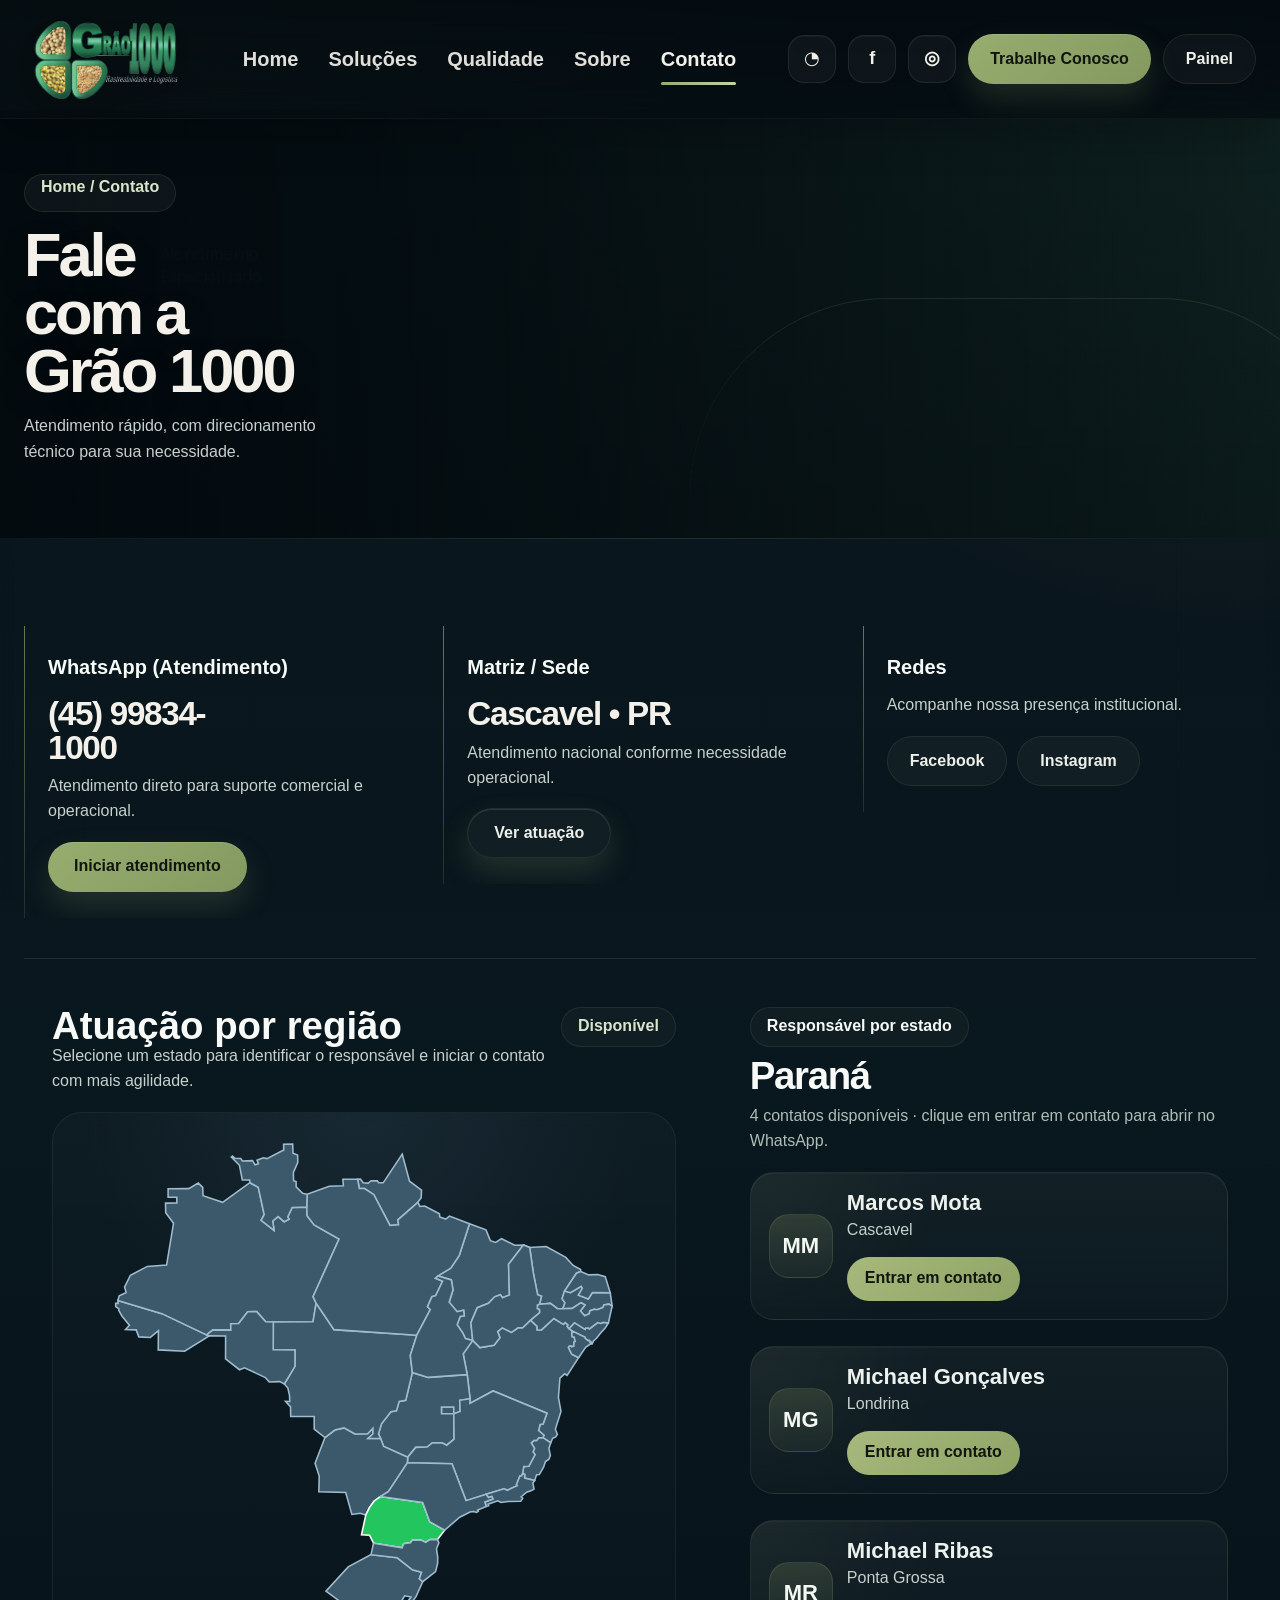
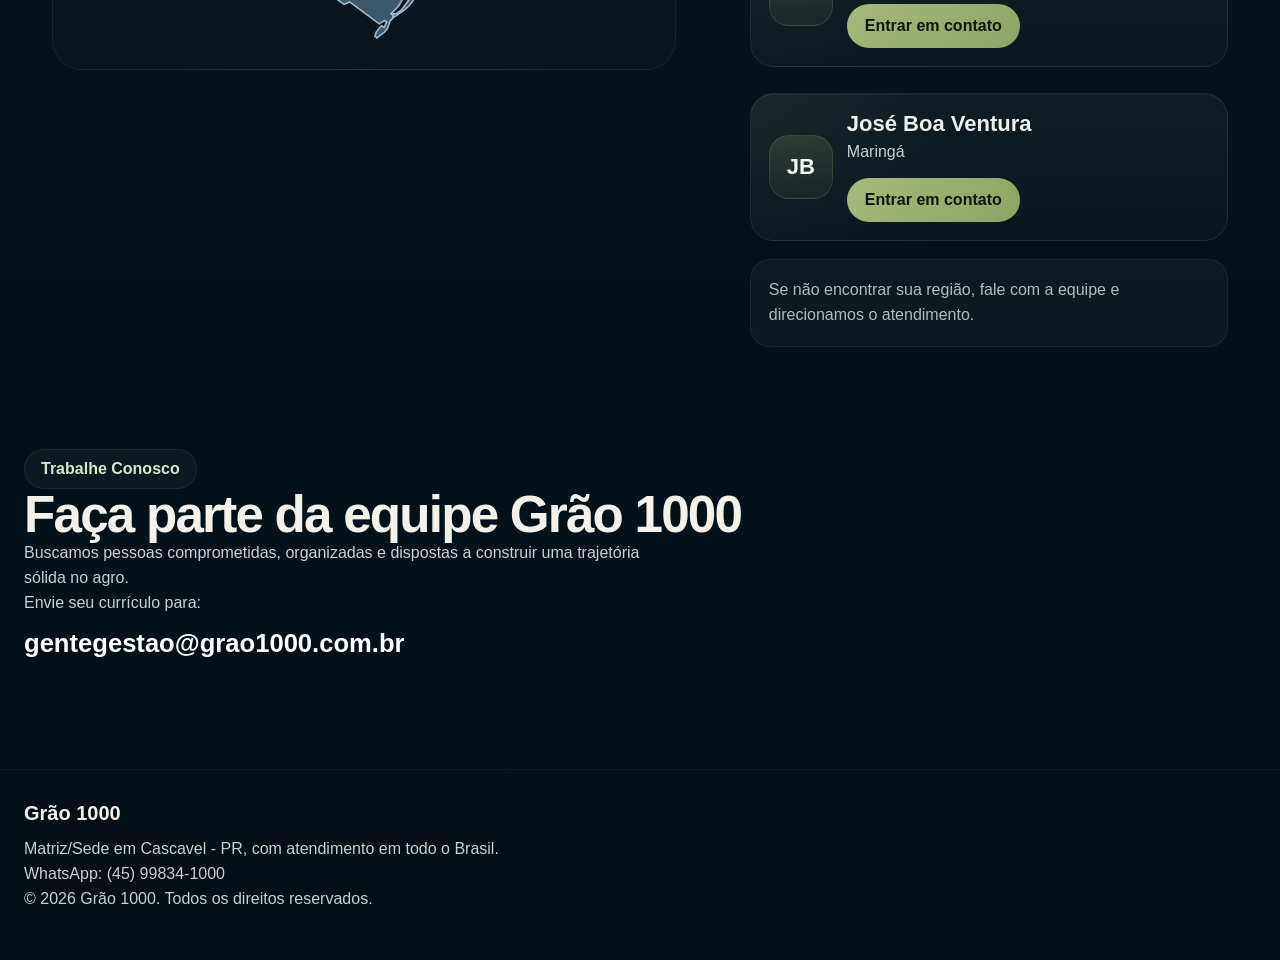
==== commit 012f7920: "Add files via upload" ====
--- a/contato.html
+++ b/contato.html
@@ -9,11 +9,12 @@
 <link href="assets/img/favicon.png" rel="icon"/>
 <link href="assets/css/style.css" rel="stylesheet"/>
 </head>
-<body>
+<body class="page-contato">
 <header class="topbar" id="top">
 <div class="container topbar__inner">
 <a aria-label="Grão 1000 - Home" class="brand" href="index.html">
 <img alt="Grão 1000" class="brand__logo" src="assets/img/logo-grao1000.svg"/>
+
 </a>
 <nav aria-label="Navegação principal" class="nav">
 <a class="nav__link" data-nav="home" href="index.html">Home</a>
@@ -40,6 +41,7 @@
 <a href="sobre.html">Sobre</a>
 <a href="contato.html">Contato</a>
 <a href="contato.html#trabalhe-conosco">Trabalhe Conosco</a>
+
 <div class="mobileNav__row">
 <a aria-label="WhatsApp" class="iconbtn iconbtn--wpp" href="#" id="wppTop_m"></a>
 <a aria-label="Facebook" class="iconbtn iconbtn--fb" href="https://www.facebook.com/grao1000" id="fbTop_m" rel="noopener" target="_blank"></a>
@@ -54,11 +56,11 @@
 <section class="pageHero pageHero--contact">
 <div class="container">
 <div class="breadcrumb">Home / Contato</div>
-<h1>Fale com a Grão 1000 de forma rápida e eficiente.</h1>
-<p class="muted">Atendimento direto, com agilidade e direcionamento técnico para sua necessidade.</p>
+<h1>Fale com a Grão 1000</h1>
+<p class="muted">Atendimento rápido, com direcionamento técnico para sua necessidade.</p>
 </div>
 </section>
-<section class="section section--field section--contactMain section--editorial">
+<section class="section section--field section--contactMain">
 <div class="container">
 <div class="grid3">
 <div class="infoCard">
@@ -113,6 +115,7 @@
 <p class="muted">Envie seu currículo para:</p>
 <a class="careerCallout__email" href="mailto:gentegestao@grao1000.com.br">gentegestao@grao1000.com.br</a>
 </div>
+
 </div>
 </section>
 </main>
--- a/assets/css/style.css
+++ b/assets/css/style.css
@@ -1443,373 +1443,252 @@
 }
 
 
-/* === EDITORIAL COMPLETE / AGROTECH ORGANIC OVERRIDES === */
-.pageHero,
-.section,
-.section--field,
-.section--proposal{
+/* ===== BIG TECH ORGANIC EDITORIAL OVERRIDE ===== */
+:root{
+  --bg:#061117;
+  --bg-deep:#08161d;
+  --bg-soft:#0b1d25;
+  --text:#f3f1ea;
+  --text-soft:#c7d1cd;
+  --olive:#97ad6f;
+  --olive-2:#83995f;
+  --gold:#caa768;
+  --line-soft:rgba(151,173,111,.16);
+  --line-faint:rgba(255,255,255,.065);
+}
+body{
+  background:
+    radial-gradient(1200px 520px at 10% 0%, rgba(151,173,111,.08), transparent 58%),
+    radial-gradient(1000px 620px at 100% 12%, rgba(202,167,104,.07), transparent 52%),
+    linear-gradient(180deg,#061117 0%,#07151c 42%,#041018 100%);
+  color:var(--text);
+}
+body::before{
+  content:"";
+  position:fixed; inset:0; pointer-events:none; z-index:-1;
+  background:
+    linear-gradient(90deg, rgba(151,173,111,.02) 0, transparent 12%, transparent 88%, rgba(151,173,111,.02) 100%),
+    linear-gradient(rgba(255,255,255,.015) 1px, transparent 1px),
+    linear-gradient(90deg, rgba(255,255,255,.012) 1px, transparent 1px);
+  background-size:100% 100%, 100% 84px, 84px 100%;
+  opacity:.22;
+}
+h1,h2,h3,.nav__link,.infoCard__title,.mapTitle,.panelTag,.cardLink__title,.serviceCard h3,.card h3,.trustCard h3{font-weight:800;color:var(--text)}
+.muted,.lead,.cardLink__text,.serviceCard p,.card p,.trustCard p,.richTextBlock p,.infoCard .muted,.contactCity{color:var(--text-soft)!important}
+.accent-text{color:var(--olive)}
+.brand__logo{filter:drop-shadow(0 10px 26px rgba(0,0,0,.28)) saturate(.92)}
+.topbar{
+  background:linear-gradient(180deg, rgba(4,12,16,.92), rgba(4,12,16,.70));
+  border-bottom:1px solid rgba(255,255,255,.04);
+  box-shadow:0 16px 40px rgba(0,0,0,.22);
+}
+.nav__link::after{background:linear-gradient(90deg,var(--olive),#b0c68b)}
+.pillbtn--careers,.btn,.btn--primary{
+  background:linear-gradient(135deg, var(--olive), var(--olive-2));
+  color:#111510;
+  box-shadow:0 14px 30px rgba(151,173,111,.18), inset 0 1px 0 rgba(255,255,255,.12);
+}
+.pillbtn--ghost,.btn--ghost,.pill,.chip{
+  color:#eef0ea;
+  border:1px solid rgba(255,255,255,.08);
+  background:rgba(255,255,255,.035);
+}
+.hero--campo{
+  min-height:780px;
+  background:
+    linear-gradient(90deg, rgba(4,11,14,.90) 0%, rgba(4,11,14,.76) 34%, rgba(4,11,14,.24) 72%, rgba(4,11,14,.08) 100%),
+    linear-gradient(180deg, rgba(6,17,23,.10), rgba(6,17,23,.58)),
+    url("../img/g1000-hero.jpg") center/cover no-repeat;
+}
+.hero--service{
+  min-height:620px;
+  background:
+    linear-gradient(90deg, rgba(4,11,14,.90) 0%, rgba(4,11,14,.74) 36%, rgba(4,11,14,.24) 74%, rgba(4,11,14,.08) 100%),
+    linear-gradient(180deg, rgba(6,17,23,.12), rgba(6,17,23,.56)),
+    url("../img/bg-grains.webp") center/cover no-repeat;
+}
+.pageHero--solutions{
+  background:
+    linear-gradient(90deg, rgba(4,11,14,.92) 0%, rgba(4,11,14,.76) 36%, rgba(4,11,14,.18) 74%),
+    linear-gradient(180deg, rgba(6,17,23,.10), rgba(6,17,23,.54)),
+    url("../img/g1000-about.jpg") center/cover no-repeat;
+}
+.pageHero--contact{
+  min-height:420px;
+  background:
+    linear-gradient(90deg, rgba(4,11,14,.92) 0%, rgba(4,11,14,.78) 34%, rgba(4,11,14,.16) 74%),
+    linear-gradient(180deg, rgba(6,17,23,.10), rgba(6,17,23,.50)),
+    url("../img/atendimento.webp") center/cover no-repeat;
+}
+.pageHero--contact .container{min-height:270px}
+.page-contato .pageHero h1{
+  max-width:8ch;
+  font-size:clamp(42px,5.2vw,72px);
+  line-height:.94;
+}
+.page-contato .pageHero p{max-width:30ch;font-size:clamp(16px,1.35vw,21px)}
+.page-sobre .pageHero h1{max-width:10ch;font-size:clamp(40px,4.8vw,68px)}
+.page-solucoes .pageHero h1{max-width:11ch}
+.hero__copy h1,.pageHero h1{text-shadow:0 12px 28px rgba(0,0,0,.22)}
+.hero__copy .tag,.kicker,.eyebrow,.ribbon,.badge,.panelTag,.breadcrumb{
+  background:rgba(255,255,255,.03);
+  border:1px solid rgba(255,255,255,.07);
+  color:#d9e6cb;
+}
+.heroProofs span{
+  background:transparent; border:none; padding:0; min-height:auto;
+  color:#d6dfda; position:relative; padding-left:18px;
+}
+.heroProofs span::before{
+  content:""; position:absolute; left:0; top:.7em; width:7px; height:7px; border-radius:999px; background:var(--olive);
+  box-shadow:0 0 0 7px rgba(151,173,111,.10);
+}
+.section,.band{position:relative}
+.section::before,.band::before{
+  content:""; position:absolute; left:0; right:0; top:0; height:1px; background:linear-gradient(90deg, transparent, rgba(151,173,111,.18), transparent);
+}
+.sectionHead{margin-bottom:26px}
+.sectionHead h2{max-width:12ch}
+.page-home .section--field .cards3,
+.page-home .band--alt .cards3,
+.page-qualidade .cards3,
+.page-solucoes #servicos .cards3,
+.page-solucoes .deliverablesModern--pro,
+.page-solucoes .proposalFlow--pro,
+.page-contato .grid3{gap:26px}
+.page-home .cardLink,
+.page-home .kpi,
+.page-home .fbPost,
+.page-home .serviceCard,
+.page-qualidade .card,
+.page-solucoes .serviceCard,
+.page-solucoes .pfCard--pro,
+.page-solucoes .deliverablesModern__card,
+.page-solucoes .proposalDeliver,
+.page-contato .infoCard,
+.page-contato .careerCallout,
+.page-contato .mapLeft,
+.page-contato .mapRight,
+.page-sobre .richTextBlock{
+  background:none !important;
+  box-shadow:none !important;
+  border:none !important;
+  border-radius:0 !important;
+}
+.page-home .cardLink::before,
+.page-home .kpi::before,
+.page-home .serviceCard::before,
+.page-qualidade .card::before,
+.page-solucoes .serviceCard::before,
+.page-solucoes .pfCard--pro::before,
+.page-solucoes .deliverablesModern__card::before,
+.page-solucoes .proposalDeliver::before,
+.page-contato .infoCard::before,
+.page-contato .mapLeft::before,
+.page-contato .mapRight::before,
+.page-contato .careerCallout::before,
+.page-sobre .richTextBlock::before{display:none !important}
+.page-home .section--field .cardLink,
+.page-home .band--alt .cardLink,
+.page-home .section--grain .serviceCard,
+.page-qualidade .card,
+.page-solucoes #servicos .serviceCard,
+.page-solucoes .deliverablesModern__card,
+.page-solucoes .pfCard--pro,
+.page-contato .infoCard{
+  padding:0 0 0 28px;
+  min-height:auto !important;
   position:relative;
-  overflow:hidden;
-}
-
-.pageHero{
-  min-height:72vh;
-  display:flex;
-  align-items:flex-end;
-  padding:148px 0 70px;
-  background:
-    linear-gradient(90deg, rgba(5,10,12,.90) 0%, rgba(5,10,12,.82) 34%, rgba(5,10,12,.36) 63%, rgba(5,10,12,.12) 100%),
-    radial-gradient(circle at 16% 20%, rgba(154,172,115,.13), transparent 33%),
-    #071116;
-}
-.pageHero::before{
+}
+.page-home .section--field .cardLink::after,
+.page-home .band--alt .cardLink::after,
+.page-home .section--grain .serviceCard::after,
+.page-qualidade .card::after,
+.page-solucoes #servicos .serviceCard::after,
+.page-solucoes .deliverablesModern__card::after,
+.page-solucoes .pfCard--pro::after,
+.page-contato .infoCard::after{
   content:"";
-  position:absolute;
-  inset:0;
-  background-position:center;
-  background-size:cover;
-  opacity:.82;
-  z-index:0;
-}
-.pageHero::after,
-.section--editorial::after,
-.section--proposal::after,
-.section--contactMain::after{
-  content:"";
-  position:absolute;
-  inset:auto -8% -18% auto;
-  width:58vw;
-  height:58vw;
-  border:1px solid rgba(154,172,115,.18);
-  border-radius:50%;
-  pointer-events:none;
-  z-index:0;
-}
-.pageHero .container,
-.section .container{
-  position:relative;
-  z-index:1;
-}
-.pageHero--solutions::before{
-  background-image:url('../img/bg-field.webp');
-}
-.pageHero--contact::before{
-  background-image:url('../img/atendimento.webp');
-}
-.pageHero--solutions h1,
-.pageHero--contact h1{
-  max-width:10ch;
-  font-size:clamp(54px, 6.2vw, 98px);
-  line-height:.96;
-  letter-spacing:-.045em;
-  text-wrap:balance;
-  margin:0;
-}
-.pageHero--contact h1{max-width:8ch;font-size:clamp(48px,5.3vw,84px)}
-.pageHero p.muted{
-  max-width:32ch;
-  font-size:clamp(18px,1.55vw,24px);
-  line-height:1.6;
-  color:#d9e3dc;
-  margin-top:18px;
-}
-.breadcrumb{
-  display:inline-flex;
-  min-height:42px;
-  align-items:center;
-  padding:0 16px;
-  margin-bottom:24px;
-  border-radius:999px;
-  background:rgba(255,255,255,.035);
-  border:1px solid rgba(255,255,255,.08);
-  color:#eef5ee;
-  backdrop-filter: blur(10px);
-}
-
-/* remove quadradões e converte para linguagem editorial */
-.serviceCard,
-.pfCard,
-.pfCard--pro,
-.deliverablesModern__card,
-.proposalDeliver,
-.infoCard,
-.mapLeft,
-.mapRight,
-.careerCallout,
-.cards3 > *,
-.grid3 > *{
-  background:transparent !important;
-  border:none !important;
-  box-shadow:none !important;
-  border-radius:0 !important;
-}
-
-#servicos,
-.section--proposal,
-.section--contactMain{
-  padding-top:46px;
-}
-
-.sectionHead{
-  margin-bottom:36px;
-  grid-template-columns:minmax(0, .9fr) minmax(0, 1.1fr);
-  align-items:end;
-  gap:32px;
-  border-bottom:1px solid rgba(154,172,115,.12);
-  padding-bottom:22px;
-}
-.sectionHead h2,
-.proposalDeliver__head h3,
-.mapTitle{
-  max-width:11ch;
-  font-size:clamp(42px,4.2vw,72px);
-  line-height:.95;
-  letter-spacing:-.045em;
-}
-.sectionHead p,
-.proposalDeliver__head p{
-  max-width:56ch;
-  font-size:18px;
-}
-
-.cards3{
-  grid-template-columns:repeat(3, minmax(0,1fr));
-  gap:34px;
-}
-.serviceCard{
-  padding:0 0 16px !important;
-  min-height:auto;
-  border-bottom:1px solid rgba(154,172,115,.14) !important;
-}
-.serviceCard__top{display:block}
-.serviceCard__icon{
-  width:52px;height:52px;margin-bottom:16px;
-  border-radius:16px;
-  background:rgba(154,172,115,.08);
-  border:1px solid rgba(154,172,115,.15);
-}
-.serviceCard h3{
-  font-size:clamp(28px,2.35vw,42px);
-  line-height:1.02;
-  max-width:12ch;
-}
-.serviceCard p{max-width:30ch;margin-top:12px}
-.bullets{
-  margin-top:22px;
-  display:grid;
-  gap:10px;
-}
-.bullets li{
-  list-style:none;
-  position:relative;
-  padding-left:22px;
-  color:#d7e0da;
-}
-.bullets li::before{
-  content:"";
-  width:8px;height:8px;border-radius:50%;
-  background:#95ad6f;
-  position:absolute;left:0;top:.65em;
-  box-shadow:0 0 0 6px rgba(149,173,111,.08);
-}
-
-.proposalHead--compact{
-  border-top:1px solid rgba(154,172,115,.1);
-  border-bottom:1px solid rgba(154,172,115,.1);
-  padding:22px 0;
-}
-.proposalFlow--pro{
-  grid-template-columns:repeat(3, minmax(0,1fr));
-  gap:34px;
-  margin-top:42px;
-}
-.pfCard--pro{
-  padding:0 0 14px !important;
-  border-bottom:1px solid rgba(154,172,115,.14) !important;
-}
-.pfTop--clean{align-items:flex-start;gap:16px}
-.pfBadge{
-  width:46px;height:46px;border-radius:50%;
-  background:rgba(154,172,115,.08);
-  border:1px solid rgba(154,172,115,.16);
-  color:#dce8d0;
-}
-.pfCard--pro h3{
-  font-size:clamp(32px,2.9vw,48px);
-  line-height:.96;
-  letter-spacing:-.04em;
-  max-width:9ch;
-}
-.pfChecks{margin-top:20px;gap:14px}
-.pfPill{
-  min-height:48px;
-  padding:0 18px;
-  border-radius:999px;
-  background:rgba(255,255,255,.028);
-  border:1px solid rgba(255,255,255,.08);
-  color:#edf4ef;
-}
-
-.proposalDeliver{
-  margin-top:48px;
-  padding-top:28px;
-  border-top:1px solid rgba(154,172,115,.12) !important;
-}
-.deliverablesModern--pro{
-  display:grid;
-  grid-template-columns:repeat(3, minmax(0,1fr));
-  gap:34px;
-  margin-top:30px;
-}
-.deliverablesModern__card{
-  padding:0 0 10px !important;
-  border-bottom:1px solid rgba(154,172,115,.12) !important;
-  min-height:auto;
-}
-.deliverablesModern__icon{
-  width:44px;height:44px;border-radius:14px;
-  background:rgba(154,172,115,.08);
-  border:1px solid rgba(154,172,115,.15);
-  display:grid;place-items:center;
-  margin-bottom:16px;
-}
-.deliverablesModern__card h3{
-  font-size:clamp(30px,2.5vw,42px);
-  line-height:1.02;
-  letter-spacing:-.04em;
-  max-width:12ch;
-}
-.deliverablesModern__card p{max-width:30ch}
-.chip--soft{
+  position:absolute; left:0; top:0; bottom:0; width:1px;
+  background:linear-gradient(180deg, rgba(151,173,111,.66), rgba(151,173,111,.16));
+}
+.page-home .cards3,.page-qualidade .cards3,.page-solucoes #servicos .cards3,.page-contato .grid3{align-items:start}
+.page-home .section--field .cardLink__title,
+.page-home .band--alt .cardLink__title,
+.page-qualidade .card h3,
+.page-solucoes #servicos .serviceCard h3,
+.page-solucoes .deliverablesModern__card h3,
+.page-solucoes .pfCard--pro h3,
+.page-contato .infoCard__title{margin-bottom:10px}
+.page-home .section--field .cardLink__meta,
+.page-home .band--alt .cardLink__meta{margin-top:14px;color:#d8e4db;font-size:14px}
+.page-home .kpiRow{max-width:none;gap:28px}
+.page-home .kpi{padding:0 0 0 20px;min-height:auto;border-left:1px solid var(--line-soft)}
+.page-home .kpi b{margin-top:6px;font-size:clamp(24px,3vw,48px)}
+.page-home .section--conversionBar .conversionBar,
+.page-solucoes .proposalHead--pro,
+.page-solucoes .proposalDeliver__head{
+  background:none;border:none;box-shadow:none;border-radius:0;padding:0;
+}
+.page-solucoes .proposalFlow--pro,
+.page-solucoes .deliverablesModern--pro{grid-template-columns:repeat(3,minmax(0,1fr))}
+.page-solucoes .pfChecks{margin-top:16px}
+.page-solucoes .pfPill{
   background:rgba(255,255,255,.03);
-  border:1px solid rgba(255,255,255,.08);
-  color:#dce7df;
-}
-
-/* contato: hero menor e bloco de dados orgânico */
-.section--contactMain .grid3{
-  grid-template-columns:repeat(3, minmax(0,1fr));
-  gap:32px;
-  margin:0 0 42px;
-  padding-bottom:20px;
-  border-bottom:1px solid rgba(154,172,115,.1);
-}
-.infoCard{
-  padding:0 0 10px !important;
-  border-bottom:1px solid rgba(154,172,115,.12) !important;
-}
-.infoCard__title{
-  color:#95ad6f;
-  font-size:14px;
-  letter-spacing:.08em;
-  text-transform:uppercase;
-}
-.infoCard__big{
-  margin:10px 0 10px;
-  font-size:clamp(28px,2.8vw,54px);
-  line-height:1;
-  letter-spacing:-.035em;
-}
-.infoCard__actions{margin-top:18px}
-.pillRow{margin-top:18px}
-.pill{
-  background:rgba(255,255,255,.03);
-  border:1px solid rgba(255,255,255,.08);
-  color:#edf4ef;
-}
-.mapWrap{
-  grid-template-columns:minmax(0,1.08fr) minmax(320px,.92fr);
-  gap:48px;
-  align-items:start;
-}
-.mapLeft,.mapRight{padding:0 !important}
-.mapLeft{
-  border-right:1px solid rgba(154,172,115,.12);
-  padding-right:38px !important;
-}
-.mapHead{margin-bottom:24px;padding-bottom:16px;border-bottom:1px solid rgba(154,172,115,.08)}
-.badge,.panelTag{
-  background:rgba(255,255,255,.035);
-  border:1px solid rgba(255,255,255,.08);
-  color:#dce7df;
-}
-.mapCanvas{
-  min-height:620px;
-  border-radius:34px !important;
-  background:
-    radial-gradient(circle at 30% 25%, rgba(154,172,115,.08), transparent 28%),
-    linear-gradient(180deg, rgba(255,255,255,.02), rgba(255,255,255,.012));
-  border:1px solid rgba(154,172,115,.12) !important;
-}
-.contactsList{display:grid;gap:14px;margin-top:22px}
-.contactsList .contactItem{
-  padding:18px 18px 18px 16px;
-  border-radius:22px;
-  border:1px solid rgba(154,172,115,.11);
-  background:
-    linear-gradient(180deg, rgba(255,255,255,.04), rgba(255,255,255,.02)),
-    radial-gradient(circle at top left, rgba(154,172,115,.06), transparent 50%);
-  display:grid;
-  grid-template-columns:62px 1fr;
-  gap:14px;
-}
-.contactsList .contactAvatar{
-  width:62px;height:62px;border-radius:18px;
-  background:rgba(154,172,115,.08);
-  border:1px solid rgba(154,172,115,.15);
-  color:#f1f6ed;
-}
-.contactsList .contactName{color:#f6faf6 !important;font-weight:800}
-.contactsList .contactCity{color:#b9c4bf !important}
-.contactsList .contactPhone{
-  display:inline-flex;
-  min-height:44px;
-  align-items:center;
-  padding:0 18px;
-  margin-top:12px;
-  border-radius:999px;
-  background:linear-gradient(135deg,#8fa96a,#7f975d);
-  color:#11170f !important;
-  font-weight:800;
-}
-.panelNote{
-  margin-top:18px;
-  padding:16px 18px;
-  border-radius:18px;
-  background:rgba(255,255,255,.028);
   border:1px solid rgba(255,255,255,.06);
-  color:#dbe5de;
-}
-.careerCallout{
-  margin-top:56px;
-  padding:28px 0 0 !important;
-  border-top:1px solid rgba(154,172,115,.12) !important;
-}
-.careerCallout__email{font-size:clamp(24px,2vw,34px);letter-spacing:-.03em}
-
-/* orgânico geral */
-.topbar{
-  background:linear-gradient(180deg, rgba(4,10,12,.96), rgba(4,10,12,.84));
-  backdrop-filter: blur(16px);
-}
-.topbar__inner{min-height:108px}
-.brand__logo{height:78px;width:auto}
-.container{max-width:1240px}
-
-@media (max-width: 1100px){
-  .cards3,
-  .proposalFlow--pro,
-  .deliverablesModern--pro,
-  .section--contactMain .grid3,
-  .mapWrap{grid-template-columns:1fr}
-  .mapLeft{border-right:none;padding-right:0 !important;padding-bottom:28px !important;border-bottom:1px solid rgba(154,172,115,.12)}
-  .pageHero--solutions h1,
-  .pageHero--contact h1{max-width:none;font-size:clamp(42px,9vw,70px)}
-}
-@media (max-width: 720px){
-  .pageHero{min-height:auto;padding:128px 0 44px}
-  .pageHero--contact h1,.pageHero--solutions h1{font-size:clamp(36px,11vw,54px)}
-  .sectionHead h2,.proposalDeliver__head h3,.mapTitle{font-size:clamp(34px,10vw,48px)}
-  .serviceCard h3,.pfCard--pro h3,.deliverablesModern__card h3{font-size:clamp(26px,8vw,36px);max-width:none}
-  .mapCanvas{min-height:420px}
-}
+  color:#eef2ec;
+}
+.page-solucoes .proposalDeliver{padding:20px 0 0;margin-top:34px;border-top:1px solid rgba(151,173,111,.16)}
+.page-sobre .richTextBlock{max-width:980px;padding:12px 0 0;margin-inline:0}
+.page-sobre .richTextBlock p{font-size:18px;line-height:1.95;max-width:68ch}
+.page-qualidade .cards3,.page-home .section--field .cards3{grid-template-columns:repeat(3,minmax(0,1fr))}
+.page-qualidade .card{padding-top:8px}
+.page-contato .section--contactMain .container{gap:40px}
+.page-contato .grid3{order:1;margin-top:0;grid-template-columns:repeat(3,minmax(0,1fr))}
+.page-contato .mapWrap{order:2;padding-top:18px;border-top:1px solid rgba(151,173,111,.16)}
+.page-contato .infoCard{padding-bottom:10px}
+.page-contato .infoCard__big{font-size:clamp(28px,2.5vw,46px);color:var(--text)}
+.page-contato .mapLeft,.page-contato .mapRight,.page-contato .careerCallout{padding:0}
+.page-contato .mapCanvas{
+  min-height:520px;
+  border-radius:28px;
+  background:linear-gradient(180deg, rgba(255,255,255,.03), rgba(255,255,255,.015));
+  border:1px solid rgba(255,255,255,.06);
+}
+.page-contato .contactItem{
+  display:grid; grid-template-columns:64px 1fr; gap:14px; align-items:center;
+  padding:18px; border-radius:24px;
+  background:linear-gradient(180deg, rgba(255,255,255,.05), rgba(255,255,255,.025));
+  border:1px solid rgba(255,255,255,.07);
+  box-shadow:0 18px 30px rgba(0,0,0,.12);
+}
+.page-contato .contactItem + .contactItem{margin-top:14px}
+.page-contato .contactAvatar{
+  width:64px;height:64px;border-radius:20px;display:grid;place-items:center;
+  background:rgba(151,173,111,.12);color:#f5f7ee;font-weight:800;border:1px solid rgba(151,173,111,.18)
+}
+.page-contato .contactName{color:var(--text);font-size:22px;font-weight:800;line-height:1.05}
+.page-contato .contactCity{color:var(--text-soft)!important;margin-top:4px}
+.page-contato .contactPhone{
+  display:inline-flex;align-items:center;justify-content:center;
+  min-height:44px;padding:0 18px;border-radius:999px;margin-top:14px;
+  background:linear-gradient(135deg,var(--olive),var(--olive-2)); color:#121611; font-weight:800;
+}
+.page-contato .panelNote{color:var(--text-soft);margin-top:18px}
+.page-contato .careerCallout{padding-top:10px;border-top:1px solid rgba(151,173,111,.16)}
+.page-home .fbPost,.page-home .serviceCard,.page-solucoes .serviceCard,.page-qualidade .card{
+  padding-bottom:8px;
+}
+.page-home .fbPost__body{padding:18px 0 0}
+.page-home .fbPost__img{border-radius:26px;overflow:hidden;border:1px solid rgba(255,255,255,.06)}
+.footer{border-top:1px solid rgba(255,255,255,.04);background:linear-gradient(180deg, rgba(3,13,17,.2), rgba(3,13,17,.55))}
+@media (max-width: 1080px){
+  .page-home .cards3,.page-qualidade .cards3,.page-solucoes #servicos .cards3,.page-solucoes .proposalFlow--pro,.page-solucoes .deliverablesModern--pro,.page-contato .grid3{grid-template-columns:1fr 1fr}
+}
+@media (max-width: 780px){
+  .page-contato .pageHero h1,.page-sobre .pageHero h1,.page-solucoes .pageHero h1{max-width:none}
+  .page-home .cards3,.page-qualidade .cards3,.page-solucoes #servicos .cards3,.page-solucoes .proposalFlow--pro,.page-solucoes .deliverablesModern--pro,.page-contato .grid3{grid-template-columns:1fr}
+  .page-home .kpiRow{grid-template-columns:1fr;gap:20px}
+  .page-contato .mapCanvas{min-height:380px}
+  .page-sobre .richTextBlock p{font-size:17px}
+}
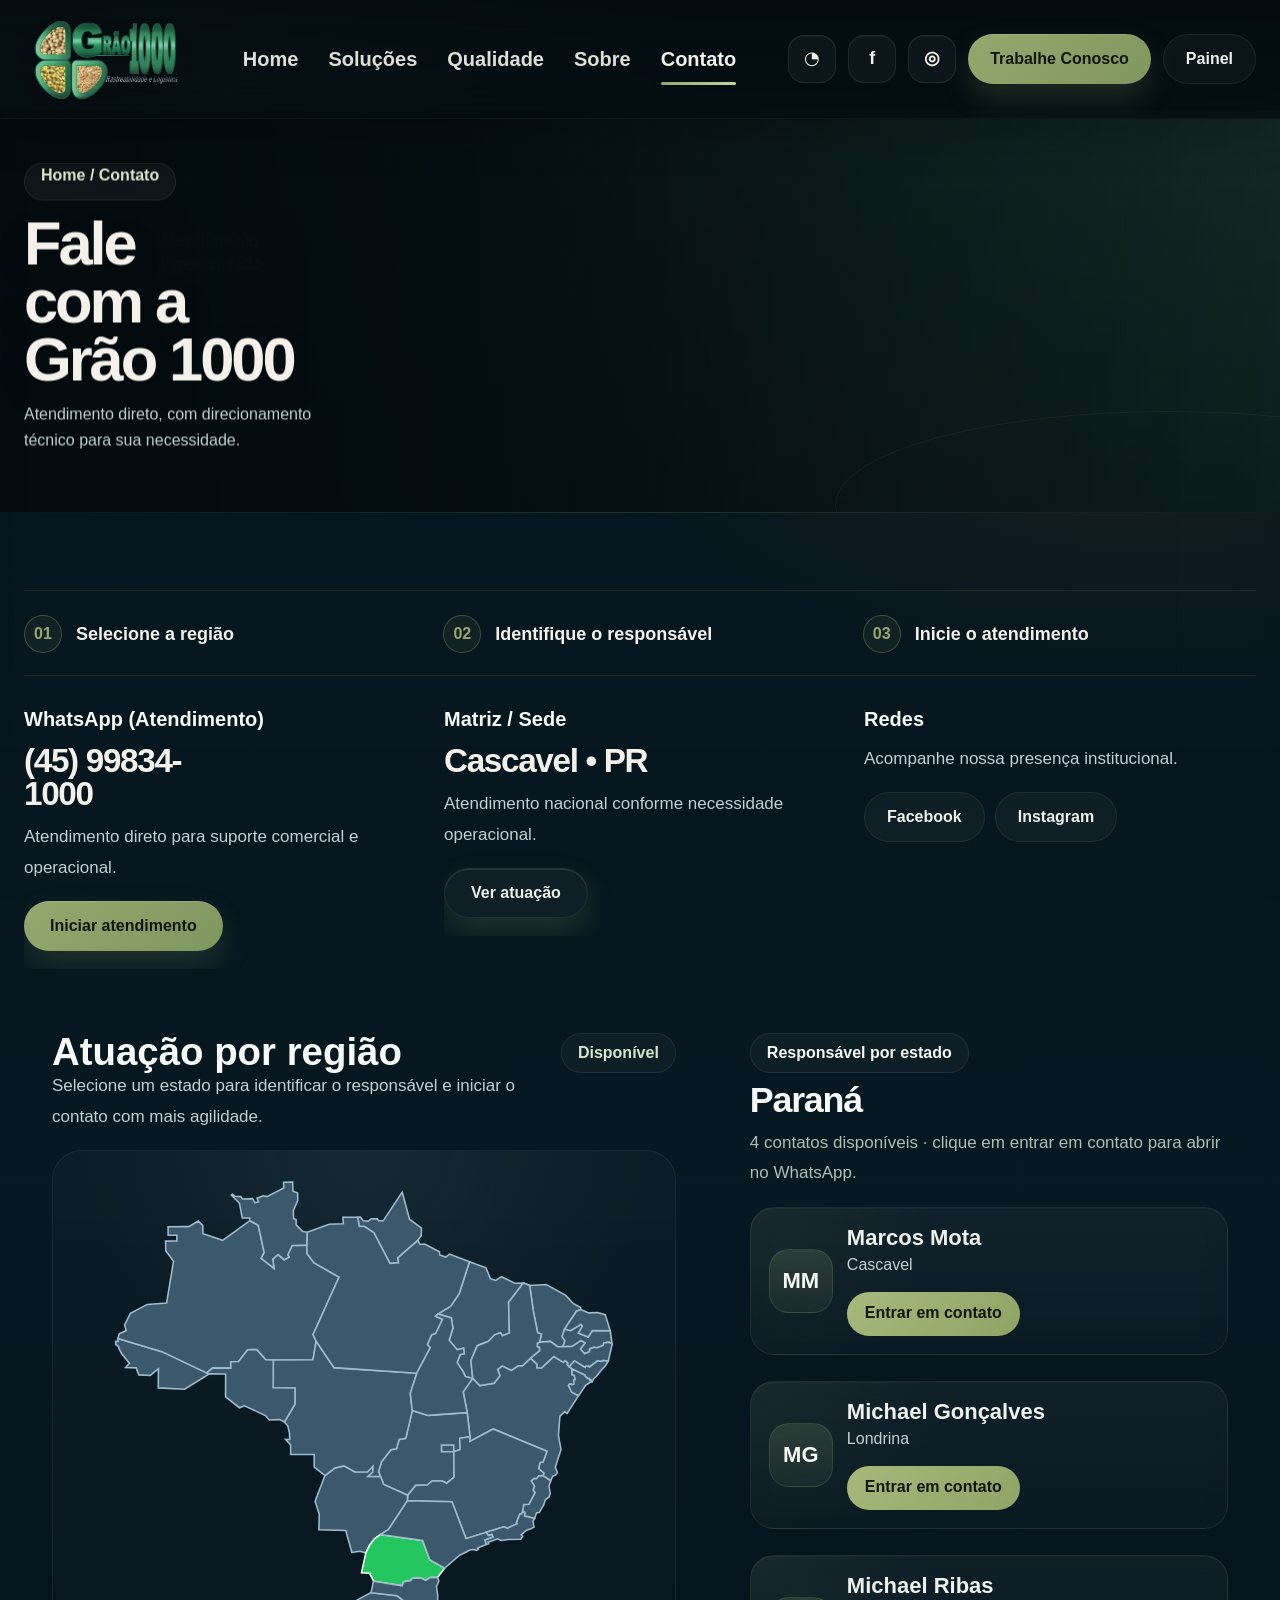
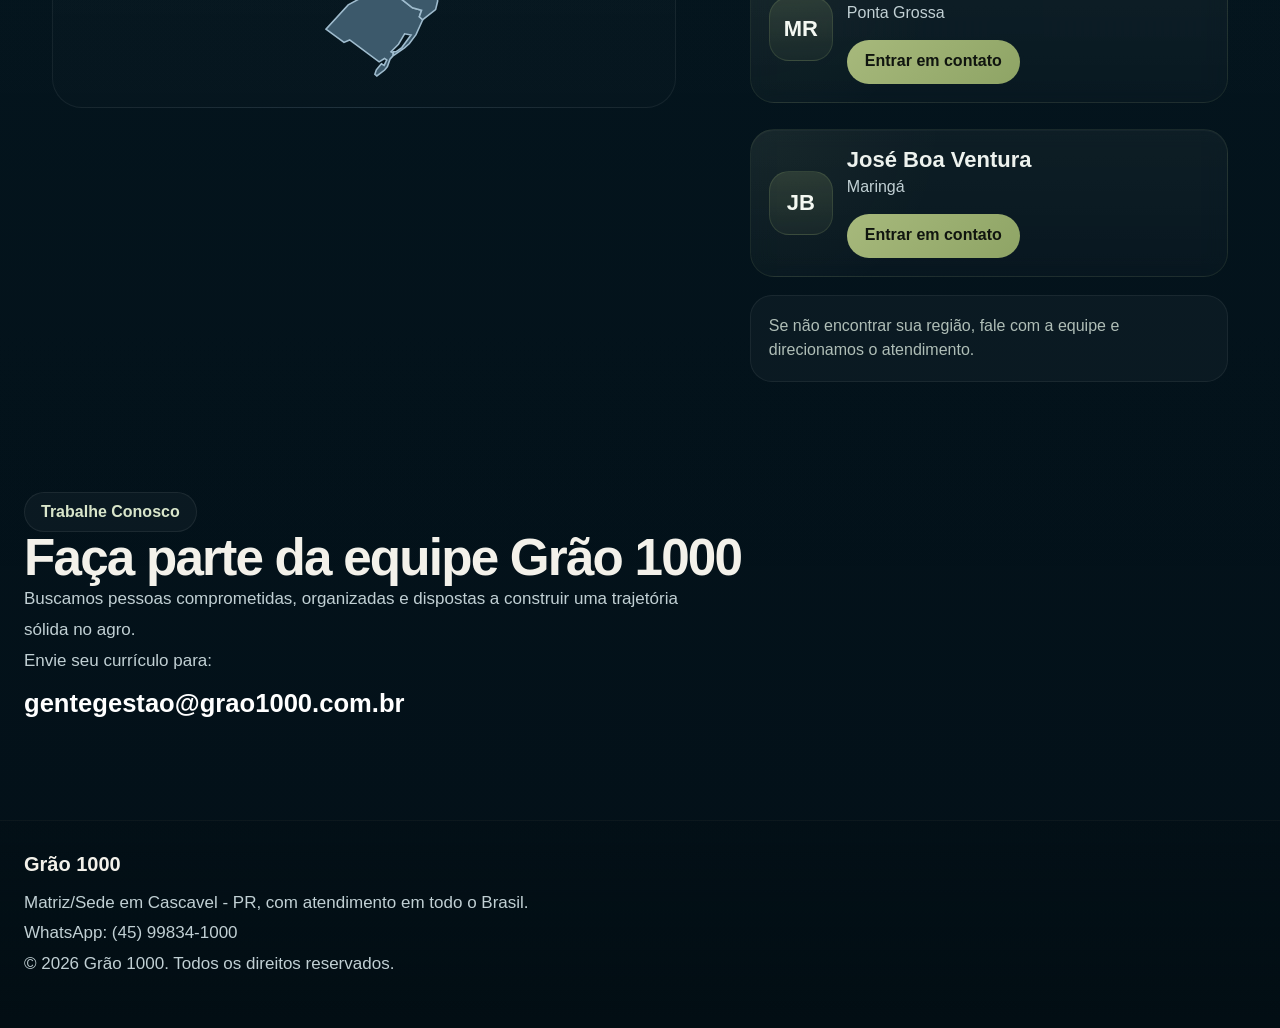
==== commit 095c1da5: "Add files via upload" ====
--- a/contato.html
+++ b/contato.html
@@ -57,7 +57,7 @@
 <div class="container">
 <div class="breadcrumb">Home / Contato</div>
 <h1>Fale com a Grão 1000</h1>
-<p class="muted">Atendimento rápido, com direcionamento técnico para sua necessidade.</p>
+<p class="muted">Atendimento direto, com direcionamento técnico para sua necessidade.</p>
 </div>
 </section>
 <section class="section section--field section--contactMain">
@@ -87,6 +87,11 @@
 <a class="pill" href="#" id="igLink">Instagram</a>
 </div>
 </div>
+</div>
+<div class="miniFlow" data-anim>
+  <div class="miniFlow__item"><span>01</span><strong>Selecione a região</strong></div>
+  <div class="miniFlow__item"><span>02</span><strong>Identifique o responsável</strong></div>
+  <div class="miniFlow__item"><span>03</span><strong>Inicie o atendimento</strong></div>
 </div>
 <div class="mapWrap" id="mapa">
 <div class="mapLeft">
--- a/assets/css/style.css
+++ b/assets/css/style.css
@@ -1692,3 +1692,24 @@
   .page-contato .mapCanvas{min-height:380px}
   .page-sobre .richTextBlock p{font-size:17px}
 }
+
+
+/* ===== FINAL EDITORIAL AGROTECH OVERRIDE ===== */
+:root{--olive:#94a96e;--olive-2:#7f965f;--text-soft:#c1d0d4;--paper:rgba(255,255,255,.022)}
+body{background:radial-gradient(900px 460px at 12% 0%, rgba(148,169,110,.10), transparent 60%),radial-gradient(1000px 520px at 90% 15%, rgba(196,144,64,.08), transparent 55%),linear-gradient(180deg,#041118 0%,#04161f 45%,#031018 100%)}
+.sectionDivider{display:none!important}
+.hero::after,.pageHero::after{content:"";position:absolute;inset:auto -8% 0 auto;width:min(52vw,920px);height:min(52vw,920px);border:1px solid rgba(148,169,110,.18);border-radius:50%;transform:translate(18%,46%);pointer-events:none}
+.hero::before,.pageHero::before{background:linear-gradient(90deg, rgba(3,11,15,.90) 0%, rgba(3,11,15,.74) 36%, rgba(3,11,15,.20) 72%, rgba(3,11,15,.04) 100%), linear-gradient(180deg, rgba(4,13,18,.12), rgba(4,13,18,.26))}
+.pageHero{padding:58px 0 26px;min-height:300px}.pageHero .container{min-height:250px;padding-bottom:18px}.pageHero h1{font-size:clamp(36px,5vw,72px);max-width:9ch;line-height:.95}.pageHero p{max-width:32ch;font-size:clamp(16px,1.2vw,20px)}.page-contato .pageHero h1{max-width:7ch}
+.section,.band{padding:78px 0}.sectionHead--editorial{display:flex;align-items:flex-end;justify-content:space-between;gap:24px;flex-wrap:wrap;margin-bottom:26px}.sectionHead--editorial h2{max-width:none}.cards3,.grid3,.trustGrid,.fbGrid,.proposalFlow--pro,.deliverablesModern--pro{gap:34px}
+.editorialRail{display:grid;grid-template-columns:repeat(4,minmax(0,1fr));gap:28px;position:relative;padding-top:14px}.editorialRail::before{content:"";position:absolute;left:0;right:0;top:0;height:1px;background:linear-gradient(90deg, rgba(196,144,64,0), rgba(196,144,64,.75) 12%, rgba(148,169,110,.35) 50%, rgba(196,144,64,0) 100%)}.editorialNote{padding:18px 4px 0;position:relative}.editorialNote::before{content:"";position:absolute;top:-4px;left:0;width:10px;height:10px;border-radius:50%;background:var(--olive);box-shadow:0 0 0 8px rgba(148,169,110,.08)}.editorialNote h3{font-size:clamp(20px,1.6vw,28px);margin:16px 0 10px;line-height:1}.editorialNote p{font-size:16px;line-height:1.75;color:var(--text-soft);max-width:24ch}.page-home .fbPost,.page-home .fbPost__img,.page-home .fbGrid,.page-home .fbFeed{all:unset}
+.page-home .section--field .cards3,.page-home .section--grain .cards3,.page-solucoes #servicos .cards3,.page-contato .grid3,.page-qualidade .qualityColumns{display:grid;grid-template-columns:repeat(3,minmax(0,1fr));gap:34px}
+.page-home .cardLink,.page-home .serviceCard,.page-solucoes .serviceCard,.page-contato .infoCard,.page-qualidade .qualityColumns > div{padding:0 0 18px 0!important;border:none!important;background:none!important;box-shadow:none!important;border-radius:0!important;position:relative}.page-home .cardLink::after,.page-home .serviceCard::after,.page-solucoes .serviceCard::after,.page-contato .infoCard::after,.page-qualidade .qualityColumns > div::after{content:"";position:absolute;left:0;right:10%;bottom:0;height:1px;background:linear-gradient(90deg, rgba(148,169,110,.38), rgba(148,169,110,.04))}.page-home .cardLink::before,.page-home .serviceCard::before,.page-solucoes .serviceCard::before,.page-contato .infoCard::before,.page-qualidade .qualityColumns > div::before{display:none!important}
+.page-home .cardLink__title,.page-home .serviceCard h3,.page-solucoes .serviceCard h3,.page-contato .infoCard__title{font-size:clamp(26px,2vw,38px);line-height:.96;margin:0 0 14px}.page-home .cardLink__text,.page-home .serviceCard p,.page-solucoes .serviceCard p,.page-contato .muted{font-size:17px;line-height:1.8;color:var(--text-soft)}.page-home .cardLink__meta{padding-top:16px;font-size:14px;letter-spacing:.02em;text-transform:none}.page-home .kpiRow{display:grid;grid-template-columns:repeat(3,minmax(0,1fr));gap:24px;margin-top:28px}.page-home .kpi{padding:14px 0 0 0!important;border-left:none;background:none!important;box-shadow:none!important;position:relative}.page-home .kpi::after{content:"";position:absolute;top:0;left:0;width:56px;height:1px;background:rgba(148,169,110,.55)}.page-home .kpi b{font-size:clamp(28px,3vw,54px)}
+.page-solucoes .proposalFlow--pro{position:relative;display:grid;grid-template-columns:repeat(3,minmax(0,1fr));gap:36px;padding-top:26px}.page-solucoes .proposalFlow--pro::before{content:"";position:absolute;left:0;right:0;top:0;height:1px;background:linear-gradient(90deg, rgba(148,169,110,.12), rgba(148,169,110,.45), rgba(148,169,110,.12))}.page-solucoes .pfCard--pro,.page-solucoes .deliverablesModern__card{padding:0!important;background:none!important;border:none!important;box-shadow:none!important;border-radius:0!important;min-height:auto}.page-solucoes .pfCard--pro::after,.page-solucoes .deliverablesModern__card::after{display:none!important}.page-solucoes .pfTop--clean{display:flex;align-items:center;gap:14px;margin-bottom:16px}.page-solucoes .pfBadge{width:42px;height:42px;border-radius:50%;display:grid;place-items:center;border:1px solid rgba(148,169,110,.4);color:var(--olive);font-weight:800;background:rgba(148,169,110,.08)}.page-solucoes .pfChecks{display:flex;flex-direction:column;gap:12px}.page-solucoes .pfPill{justify-content:flex-start;background:rgba(255,255,255,.02);border-color:rgba(255,255,255,.06);min-height:46px;padding:0 16px;border-radius:999px}.page-solucoes .proposalDeliver{padding-top:34px!important;border-top:1px solid rgba(148,169,110,.16)!important;margin-top:42px}.page-solucoes .deliverablesModern--pro{display:grid;grid-template-columns:repeat(3,minmax(0,1fr));gap:36px}.page-solucoes .deliverablesModern__card{padding-bottom:20px!important;position:relative}.page-solucoes .deliverablesModern__card::after{content:"";position:absolute;left:0;right:16%;bottom:0;height:1px;background:linear-gradient(90deg, rgba(148,169,110,.42), rgba(148,169,110,.04))!important;display:block!important}
+.page-qualidade .section--qualityEditorial{padding-top:88px}.qualityIntro{display:grid;grid-template-columns:minmax(0,.95fr) minmax(0,1.05fr);gap:40px;align-items:end;margin-bottom:38px}.qualityIntro h2{max-width:10ch}.flowVertical{position:relative;display:grid;gap:0;margin-top:8px}.flowVertical::before{content:"";position:absolute;left:22px;top:14px;bottom:14px;width:1px;background:linear-gradient(180deg, rgba(148,169,110,.48), rgba(148,169,110,.08))}.flowVertical__item{display:grid;grid-template-columns:70px minmax(0,1fr);gap:24px;padding:0 0 28px;position:relative}.flowVertical__step{width:44px;height:44px;border-radius:50%;display:grid;place-items:center;border:1px solid rgba(148,169,110,.38);background:rgba(148,169,110,.08);color:var(--olive);font-weight:800;z-index:1}.flowVertical__item h3{font-size:clamp(24px,2vw,38px);line-height:.98;margin-bottom:10px}.flowVertical__item p{font-size:17px;line-height:1.8;color:var(--text-soft);max-width:44ch}.qualityColumns{margin-top:24px}.qualityColumns > div span{margin-bottom:14px}.qualityColumns > div p{font-size:16px;line-height:1.8;color:var(--text-soft)}
+.page-sobre .richTextBlock{padding:0!important}.aboutTimeline{display:grid;grid-template-columns:repeat(4,minmax(0,1fr));gap:26px;margin-top:42px;padding-top:18px;position:relative}.aboutTimeline::before{content:"";position:absolute;left:0;right:0;top:0;height:1px;background:linear-gradient(90deg, rgba(148,169,110,.16), rgba(148,169,110,.42), rgba(148,169,110,.16))}.aboutTimeline article{padding-top:18px;position:relative}.aboutTimeline article::before{content:"";position:absolute;top:-4px;left:0;width:10px;height:10px;border-radius:50%;background:var(--olive);box-shadow:0 0 0 8px rgba(148,169,110,.08)}.aboutTimeline__year{display:block;color:var(--olive);font-size:13px;font-weight:800;letter-spacing:.12em;text-transform:uppercase;margin-bottom:14px}.aboutTimeline h3{font-size:clamp(22px,1.7vw,30px);margin-bottom:10px}.aboutTimeline p{font-size:16px;line-height:1.75;color:var(--text-soft)}
+.page-contato .pageHero{min-height:320px}.page-contato .pageHero .container{min-height:220px}.page-contato .pageHero h1{font-size:clamp(32px,4.5vw,62px);max-width:6.5ch}.page-contato .pageHero p{max-width:27ch}.page-contato .section--contactMain .container{display:flex;flex-direction:column;gap:34px}.page-contato .grid3{gap:28px}.page-contato .infoCard__big{font-size:clamp(26px,2.4vw,42px);color:var(--text);margin:8px 0 12px}.miniFlow{display:grid;grid-template-columns:repeat(3,minmax(0,1fr));gap:26px;padding:8px 0 6px;border-top:1px solid rgba(148,169,110,.14);border-bottom:1px solid rgba(148,169,110,.14)}.miniFlow__item{display:flex;align-items:center;gap:14px;padding:16px 0}.miniFlow__item span{width:38px;height:38px;border-radius:50%;display:grid;place-items:center;border:1px solid rgba(148,169,110,.34);color:var(--olive);background:rgba(148,169,110,.08);font-weight:800}.miniFlow__item strong{font-size:18px;line-height:1.3}.page-contato .mapWrap{grid-template-columns:minmax(0,1.15fr) minmax(340px,.85fr);gap:32px;border-top:none;padding-top:0}.page-contato .mapCanvas{background:linear-gradient(180deg, rgba(255,255,255,.025), rgba(255,255,255,.01));border:1px solid rgba(255,255,255,.06);border-radius:34px}.page-contato .mapRight h3{font-size:clamp(30px,2.8vw,46px);line-height:.96}.page-contato .contactItem{background:linear-gradient(180deg, rgba(255,255,255,.045), rgba(255,255,255,.02));border:1px solid rgba(255,255,255,.07);border-radius:24px;backdrop-filter:blur(10px)}.page-contato .contactAvatar{background:rgba(148,169,110,.10);color:#f2f6ec}.page-contato .panelNote{background:rgba(255,255,255,.03);border:1px solid rgba(255,255,255,.06);border-radius:22px;padding:18px}.page-contato .careerCallout{padding-top:24px!important}
+[data-anim],.flowVertical__item,.editorialNote,.miniFlow__item,.aboutTimeline article{opacity:0;transform:translateY(24px);filter:blur(6px);transition:opacity .7s ease,transform .7s cubic-bezier(.22,1,.36,1),filter .7s ease}[data-anim].is-visible,.flowVertical__item.is-visible,.editorialNote.is-visible,.miniFlow__item.is-visible,.aboutTimeline article.is-visible{opacity:1;transform:none;filter:none}.pillbtn,.btn,.iconbtn,.chip,.pfPill,.contactPhone{transition:transform .22s ease, box-shadow .25s ease, background .25s ease, border-color .25s ease}.pillbtn:hover,.btn:hover,.iconbtn:hover,.contactPhone:hover{transform:translateY(-2px) scale(1.01)}.hero__copy,.pageHero .container{will-change:transform}
+@media (max-width:1180px){.editorialRail,.aboutTimeline,.page-home .section--field .cards3,.page-home .section--grain .cards3,.page-solucoes #servicos .cards3,.page-contato .grid3,.page-qualidade .qualityColumns,.page-solucoes .proposalFlow--pro,.page-solucoes .deliverablesModern--pro{grid-template-columns:1fr 1fr}.qualityIntro,.page-contato .mapWrap{grid-template-columns:1fr}}
+@media (max-width:760px){.section,.band{padding:64px 0}.editorialRail,.aboutTimeline,.page-home .section--field .cards3,.page-home .section--grain .cards3,.page-solucoes #servicos .cards3,.page-contato .grid3,.page-qualidade .qualityColumns,.page-solucoes .proposalFlow--pro,.page-solucoes .deliverablesModern--pro,.miniFlow{grid-template-columns:1fr}.page-home .kpiRow{grid-template-columns:1fr}.flowVertical__item{grid-template-columns:54px 1fr;gap:16px}.flowVertical::before{left:17px}.page-contato .mapCanvas{min-height:380px}}
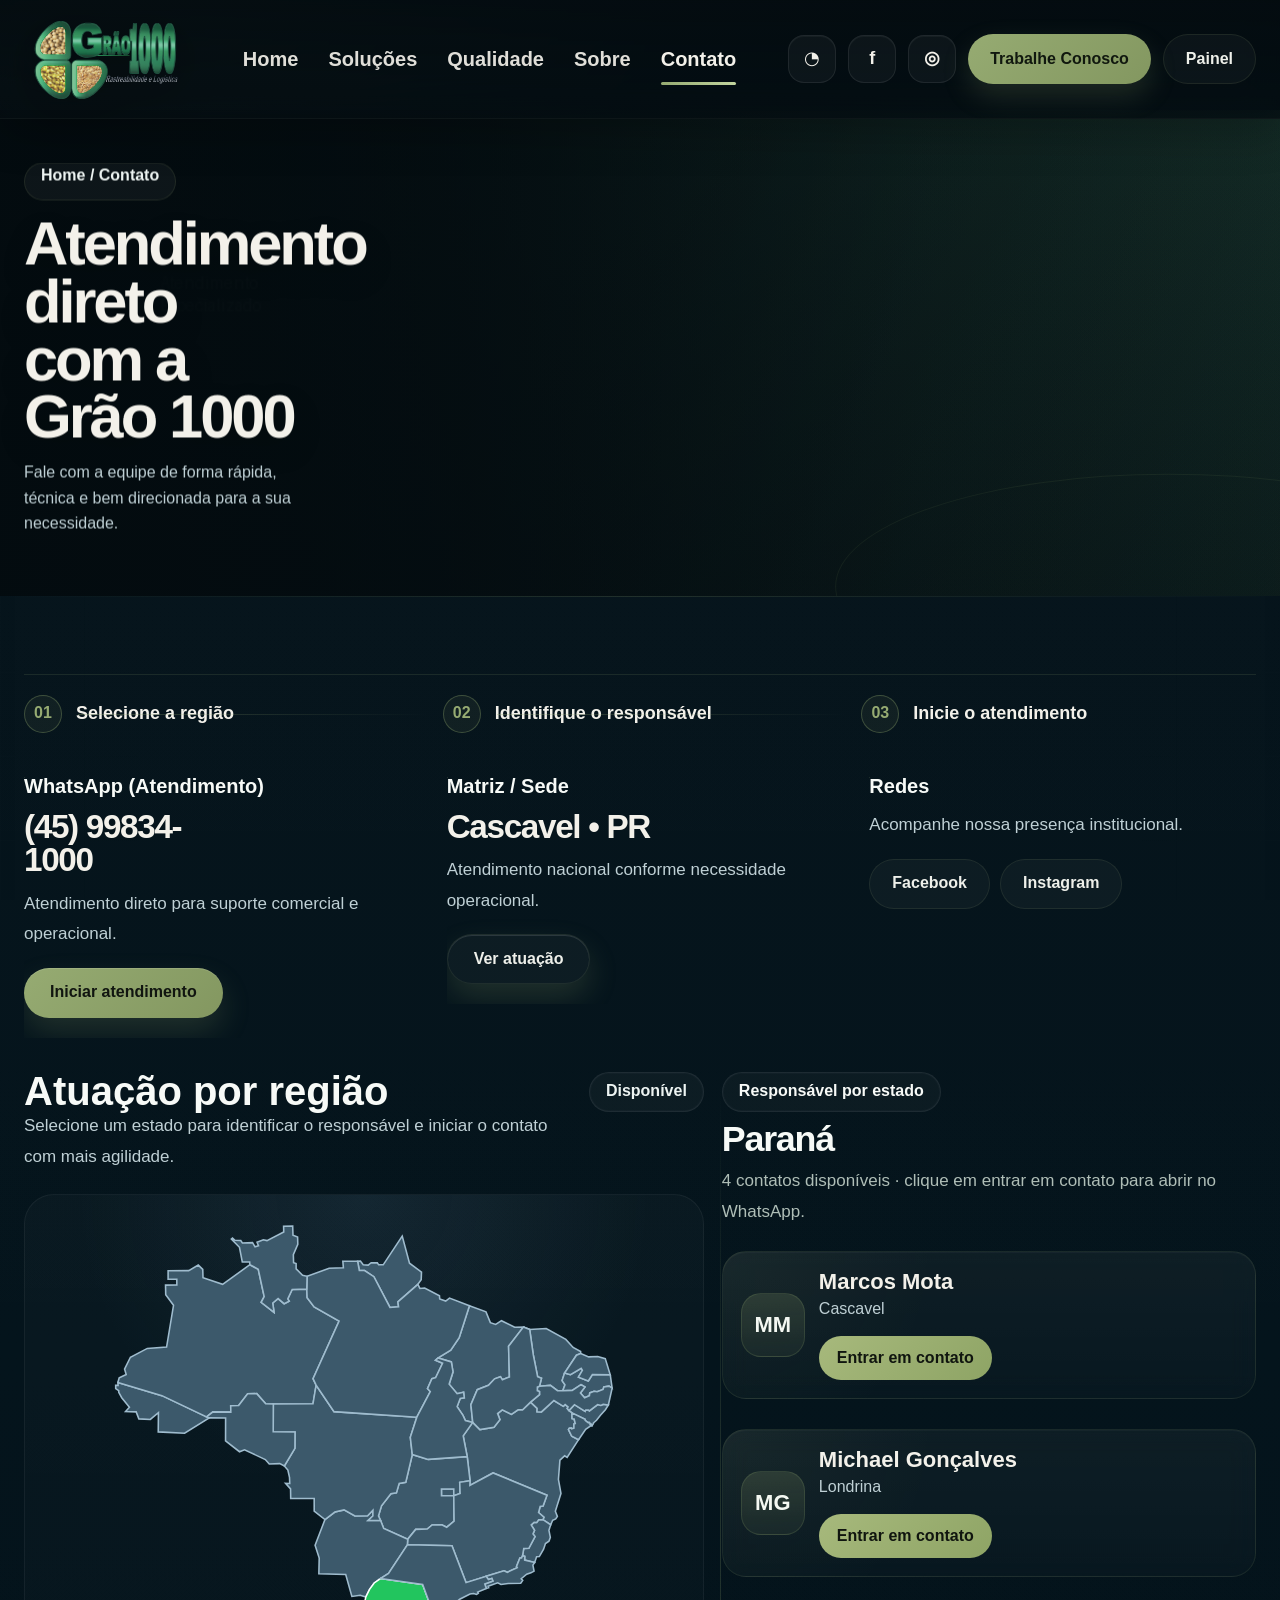
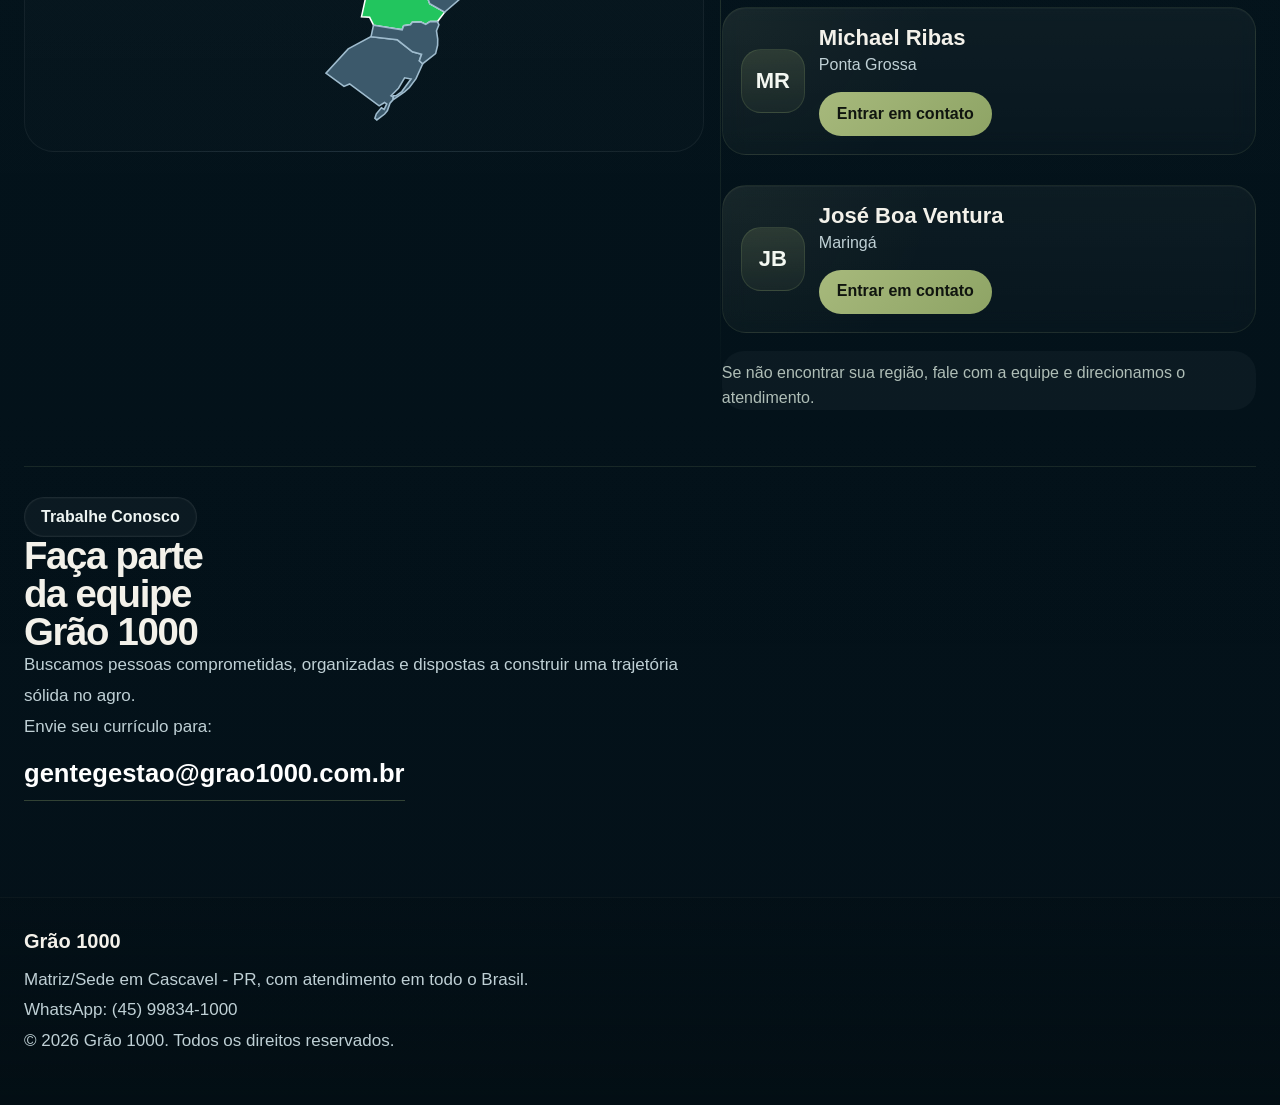
==== commit c3802e55: "Add files via upload" ====
--- a/contato.html
+++ b/contato.html
@@ -56,8 +56,8 @@
 <section class="pageHero pageHero--contact">
 <div class="container">
 <div class="breadcrumb">Home / Contato</div>
-<h1>Fale com a Grão 1000</h1>
-<p class="muted">Atendimento direto, com direcionamento técnico para sua necessidade.</p>
+<h1>Atendimento direto com a Grão 1000</h1>
+<p class="muted">Fale com a equipe de forma rápida, técnica e bem direcionada para a sua necessidade.</p>
 </div>
 </section>
 <section class="section section--field section--contactMain">
--- a/assets/css/style.css
+++ b/assets/css/style.css
@@ -1713,3 +1713,155 @@
 [data-anim],.flowVertical__item,.editorialNote,.miniFlow__item,.aboutTimeline article{opacity:0;transform:translateY(24px);filter:blur(6px);transition:opacity .7s ease,transform .7s cubic-bezier(.22,1,.36,1),filter .7s ease}[data-anim].is-visible,.flowVertical__item.is-visible,.editorialNote.is-visible,.miniFlow__item.is-visible,.aboutTimeline article.is-visible{opacity:1;transform:none;filter:none}.pillbtn,.btn,.iconbtn,.chip,.pfPill,.contactPhone{transition:transform .22s ease, box-shadow .25s ease, background .25s ease, border-color .25s ease}.pillbtn:hover,.btn:hover,.iconbtn:hover,.contactPhone:hover{transform:translateY(-2px) scale(1.01)}.hero__copy,.pageHero .container{will-change:transform}
 @media (max-width:1180px){.editorialRail,.aboutTimeline,.page-home .section--field .cards3,.page-home .section--grain .cards3,.page-solucoes #servicos .cards3,.page-contato .grid3,.page-qualidade .qualityColumns,.page-solucoes .proposalFlow--pro,.page-solucoes .deliverablesModern--pro{grid-template-columns:1fr 1fr}.qualityIntro,.page-contato .mapWrap{grid-template-columns:1fr}}
 @media (max-width:760px){.section,.band{padding:64px 0}.editorialRail,.aboutTimeline,.page-home .section--field .cards3,.page-home .section--grain .cards3,.page-solucoes #servicos .cards3,.page-contato .grid3,.page-qualidade .qualityColumns,.page-solucoes .proposalFlow--pro,.page-solucoes .deliverablesModern--pro,.miniFlow{grid-template-columns:1fr}.page-home .kpiRow{grid-template-columns:1fr}.flowVertical__item{grid-template-columns:54px 1fr;gap:16px}.flowVertical::before{left:17px}.page-contato .mapCanvas{min-height:380px}}
+
+
+/* ===== ORGANIC AGROTECH REFINEMENT V2 ===== */
+:root{
+  --olive:#96ab72;
+  --olive-2:#839760;
+  --ink:#06131a;
+  --text-soft:#bfd0d5;
+}
+body{
+  background:
+    radial-gradient(900px 420px at 12% 0%, rgba(150,171,114,.08), transparent 58%),
+    radial-gradient(780px 380px at 88% 12%, rgba(199,150,74,.07), transparent 54%),
+    linear-gradient(180deg, #041118 0%, #03131b 50%, #041119 100%);
+}
+.hero::after,.pageHero::after{opacity:.75}
+.hero__copy h1,.pageHero h1{letter-spacing:-.05em;text-wrap:balance}
+.hero__copy .tag,.kicker,.eyebrow,.ribbon,.badge,.panelTag,.breadcrumb,.chip,.pfPill{
+  background:rgba(255,255,255,.035);
+  border-color:rgba(255,255,255,.07);
+  color:#edf4f2;
+}
+.hero__copy .tag,.kicker,.eyebrow,.ribbon,.badge,.panelTag{box-shadow:0 0 0 1px rgba(255,255,255,.02) inset}
+.btn--primary,.pillbtn--careers,.contactPhone{background:linear-gradient(135deg,var(--olive),var(--olive-2)); color:#11180f; box-shadow:0 12px 28px rgba(150,171,114,.18)}
+.btn--ghost,.pillbtn--ghost,.pill{background:rgba(255,255,255,.03);border-color:rgba(255,255,255,.07)}
+
+/* remove card-heavy feeling globally on target pages */
+.page-home .cardLink,.page-home .serviceCard,.page-home .trustCard,
+.page-solucoes .serviceCard,.page-solucoes .pfCard,.page-solucoes .proposalDeliver,.page-solucoes .deliverablesModern__card,
+.page-qualidade .qualityColumns > div,
+.page-sobre .richTextBlock,
+.page-contato .infoCard,.page-contato .mapLeft,.page-contato .mapRight,.page-contato .careerCallout{
+  background:none !important;
+  box-shadow:none !important;
+  border:none !important;
+  border-radius:0 !important;
+}
+.page-home .cardLink::before,.page-home .serviceCard::before,.page-home .trustCard::before,
+.page-solucoes .serviceCard::before,.page-solucoes .pfCard::before,.page-solucoes .proposalDeliver::before,.page-solucoes .deliverablesModern__card::before,
+.page-qualidade .qualityColumns > div::before,
+.page-contato .infoCard::before,.page-contato .mapLeft::before,.page-contato .mapRight::before,.page-contato .careerCallout::before{display:none !important}
+
+/* home editorial rail bug fix */
+.editorialRail{grid-template-columns:repeat(4,minmax(0,1fr));gap:34px;padding-top:0}
+.editorialRail::before{display:none !important}
+.editorialNote{padding:22px 0 0;position:relative}
+.editorialNote::before{content:"";position:absolute;left:0;right:10%;top:0;height:1px;border-radius:999px;background:linear-gradient(90deg, rgba(206,160,87,.55), rgba(150,171,114,.24), rgba(150,171,114,0))}
+.editorialNote h3{margin:14px 0 10px;font-size:clamp(22px,1.7vw,30px)}
+.editorialNote p{max-width:none}
+
+/* home sections more editorial */
+.page-home .section--field .cards3,.page-home .section--grain .cards3,.page-home .trustGrid{gap:42px}
+.page-home .cardLink,.page-home .serviceCard,.page-home .trustCard{padding:0 0 18px !important;position:relative}
+.page-home .cardLink::after,.page-home .serviceCard::after,.page-home .trustCard::after{content:"";position:absolute;left:0;right:14%;bottom:0;height:1px;background:linear-gradient(90deg, rgba(150,171,114,.34), rgba(150,171,114,.04))}
+.page-home .trustCard{padding-top:18px !important}
+.page-home .trustCard h3{font-size:clamp(24px,1.9vw,34px);margin:0 0 12px}
+.page-home .trustCard p{font-size:16px;line-height:1.78;color:var(--text-soft)}
+.page-home .trustIcon{width:auto;height:auto;border:none;background:none;padding:0;margin-bottom:12px;font-size:22px;opacity:.85}
+.page-home .ctaStrip{padding:26px 0 0 !important;border-top:1px solid rgba(150,171,114,.14)!important;background:none!important}
+.page-home .ctaStrip::after{display:none!important}
+
+/* solutions as flowing sequence instead of cards */
+.page-solucoes .proposalFlow--pro{position:relative;gap:48px;padding-top:34px}
+.page-solucoes .proposalFlow--pro::before{content:"";position:absolute;left:2%;right:2%;top:12px;height:1px;background:linear-gradient(90deg, rgba(150,171,114,0), rgba(150,171,114,.55), rgba(150,171,114,0))}
+.page-solucoes .pfCard--pro{padding-top:8px !important;position:relative}
+.page-solucoes .pfCard--pro::after{content:"";position:absolute;left:20px;top:0;width:1px;height:20px;background:rgba(150,171,114,.34)}
+.page-solucoes .pfTop--clean h3{font-size:clamp(28px,2.2vw,40px);line-height:.98}
+.page-solucoes .pfChecks{gap:14px}
+.page-solucoes .pfPill{background:rgba(255,255,255,.025);border:1px solid rgba(255,255,255,.055)}
+.page-solucoes .proposalDeliver{padding-top:42px !important;margin-top:52px;border-top:1px solid rgba(150,171,114,.16)!important}
+.page-solucoes .proposalDeliver__head{display:grid;grid-template-columns:minmax(0,.8fr) minmax(0,1.2fr);gap:34px;align-items:end}
+.page-solucoes .proposalDeliver__head h3{font-size:clamp(34px,3vw,56px);line-height:.98}
+.page-solucoes .deliverablesModern--pro{gap:44px;margin-top:22px}
+.page-solucoes .deliverablesModern__card{padding:6px 0 18px !important;position:relative}
+.page-solucoes .deliverablesModern__card:not(:last-child){border-right:none !important}
+.page-solucoes .deliverablesModern__card::after{content:"";position:absolute;left:0;right:12%;bottom:0;height:1px;background:linear-gradient(90deg, rgba(150,171,114,.34), rgba(150,171,114,0)) !important}
+.page-solucoes .deliverablesModern__icon{margin-bottom:14px;color:var(--olive)}
+
+/* quality more cinematic / less boxed */
+.page-qualidade .hero--service{
+  background:
+    linear-gradient(180deg, rgba(5,17,23,.26), rgba(5,17,23,.62)),
+    url("../img/g1000-about.jpg") center/cover no-repeat;
+}
+.page-qualidade .qualityIntro{margin-bottom:46px}
+.page-qualidade .qualityIntro h2{max-width:9ch}
+.page-qualidade .qualityColumns{gap:42px}
+.page-qualidade .qualityColumns > div{padding:0 0 16px !important;position:relative}
+.page-qualidade .qualityColumns > div::after{content:"";position:absolute;left:0;right:18%;bottom:0;height:1px;background:linear-gradient(90deg, rgba(150,171,114,.34), rgba(150,171,114,0))}
+
+/* about page narrative */
+.page-sobre .pageHero{
+  background:
+    linear-gradient(180deg, rgba(5,17,23,.24), rgba(5,17,23,.54)),
+    url("assets/img/g1000-about.jpg") center/cover no-repeat;
+}
+.page-sobre .richTextBlock--narrow{max-width:980px;padding:0 !important}
+.page-sobre .richTextBlock--narrow p{font-size:clamp(18px,1.35vw,21px);line-height:1.9;color:var(--text-soft)}
+.page-sobre .aboutTimeline{gap:34px;margin-top:52px;padding-top:0}
+.page-sobre .aboutTimeline::before{display:none !important}
+.page-sobre .aboutTimeline article{padding:22px 0 0;position:relative}
+.page-sobre .aboutTimeline article::before{content:"";position:absolute;left:0;right:10%;top:0;height:1px;background:linear-gradient(90deg, rgba(206,160,87,.45), rgba(150,171,114,.2), rgba(150,171,114,0));border-radius:999px;box-shadow:none !important}
+.page-sobre .aboutTimeline__year{margin-bottom:16px}
+
+/* contact hero and map become lighter and more fluid */
+.page-contato .pageHero{
+  min-height:260px;
+  background:
+    linear-gradient(90deg, rgba(3,11,15,.88), rgba(3,11,15,.46) 58%, rgba(3,11,15,.18)),
+    url("assets/img/atendimento.webp") center/cover no-repeat;
+}
+.page-contato .pageHero .container{min-height:180px}
+.page-contato .pageHero h1{font-size:clamp(30px,4vw,54px);max-width:8ch}
+.page-contato .pageHero p{max-width:34ch;font-size:18px}
+.page-contato .grid3{gap:36px;grid-template-columns:repeat(3,minmax(0,1fr))}
+.page-contato .infoCard{padding:0 0 20px !important;position:relative}
+.page-contato .infoCard::after{content:"";position:absolute;left:0;right:12%;bottom:0;height:1px;background:linear-gradient(90deg, rgba(150,171,114,.34), rgba(150,171,114,0))}
+.page-contato .infoCard__title{font-size:clamp(24px,1.8vw,32px)}
+.page-contato .infoCard__big{font-size:clamp(24px,2vw,40px);line-height:1.02}
+.page-contato .miniFlow{gap:24px;padding:20px 0 10px;border-top:1px solid rgba(150,171,114,.14);border-bottom:none}
+.page-contato .miniFlow__item{padding:0;position:relative}
+.page-contato .miniFlow__item::after{content:"";position:absolute;left:54px;right:-10px;top:19px;height:1px;background:linear-gradient(90deg, rgba(150,171,114,.32), rgba(150,171,114,0))}
+.page-contato .miniFlow__item:last-child::after{display:none}
+.page-contato .mapWrap{grid-template-columns:minmax(0,1.12fr) minmax(320px,.88fr);gap:44px;align-items:start;position:relative}
+.page-contato .mapWrap::before{content:"";position:absolute;left:calc(56% + 6px);top:8px;bottom:8px;width:1px;background:linear-gradient(180deg, rgba(150,171,114,0), rgba(150,171,114,.22), rgba(150,171,114,0))}
+.page-contato .mapLeft,.page-contato .mapRight{padding:0 !important}
+.page-contato .mapCanvas{min-height:560px;background:linear-gradient(180deg, rgba(255,255,255,.018), rgba(255,255,255,.008));border:1px solid rgba(255,255,255,.05);border-radius:38px}
+.page-contato .mapHead{margin-bottom:22px}
+.page-contato .mapTitle{font-size:clamp(40px,3vw,58px);line-height:.98}
+.page-contato .panelTag{background:rgba(255,255,255,.03);color:#eef5f3}
+.page-contato .contactsList{display:flex;flex-direction:column;gap:16px;margin-top:24px}
+.page-contato .contactItem{background:linear-gradient(180deg, rgba(255,255,255,.042), rgba(255,255,255,.018));border:1px solid rgba(255,255,255,.06);border-radius:24px;padding:18px;backdrop-filter:blur(12px)}
+.page-contato .contactName{color:var(--text) !important}
+.page-contato .contactCity{color:var(--text-soft) !important}
+.page-contato .panelNote{background:none;border:none;padding:10px 0 0;color:var(--text-soft)}
+.page-contato .careerCallout{padding-top:30px !important;border-top:1px solid rgba(150,171,114,.14) !important}
+.page-contato .careerCallout h2{font-size:clamp(34px,3vw,52px);line-height:.98;max-width:10ch}
+.page-contato .careerCallout__email{display:inline-flex;margin-top:12px;padding-bottom:6px;border-bottom:1px solid rgba(150,171,114,.32)}
+
+/* responsive */
+@media (max-width: 1180px){
+  .editorialRail,.page-home .section--field .cards3,.page-home .section--grain .cards3,.page-home .trustGrid,.page-solucoes .proposalFlow--pro,.page-solucoes .deliverablesModern--pro,.page-contato .grid3,.page-sobre .aboutTimeline,.page-qualidade .qualityColumns{grid-template-columns:1fr 1fr}
+  .page-solucoes .proposalDeliver__head,.qualityIntro,.page-contato .mapWrap{grid-template-columns:1fr}
+  .page-contato .mapWrap::before{display:none}
+}
+@media (max-width: 760px){
+  .editorialRail,.page-home .section--field .cards3,.page-home .section--grain .cards3,.page-home .trustGrid,.page-solucoes .proposalFlow--pro,.page-solucoes .deliverablesModern--pro,.page-contato .grid3,.page-sobre .aboutTimeline,.page-qualidade .qualityColumns,.page-contato .miniFlow{grid-template-columns:1fr}
+  .page-home .kpiRow{grid-template-columns:1fr}
+  .page-contato .miniFlow__item::after{display:none}
+  .page-contato .mapCanvas{min-height:420px}
+  .page-contato .pageHero h1{max-width:none}
+}
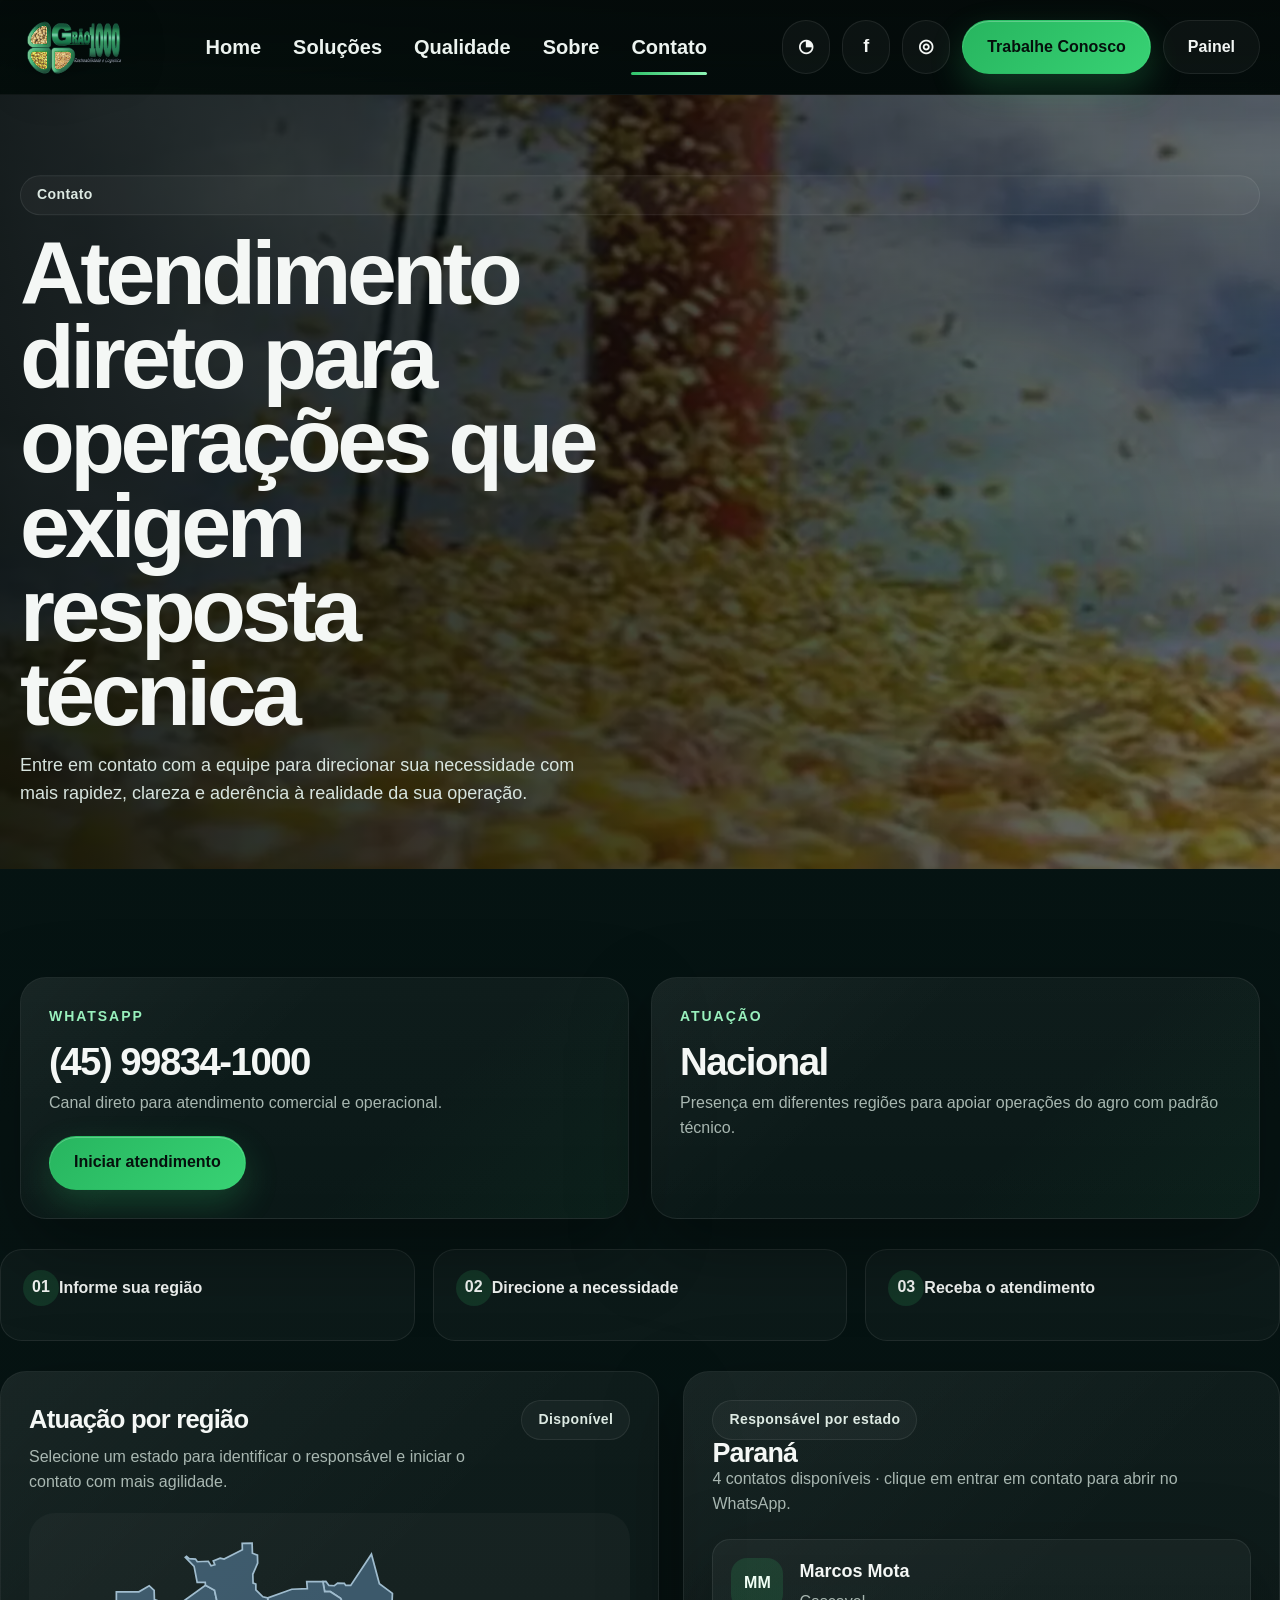
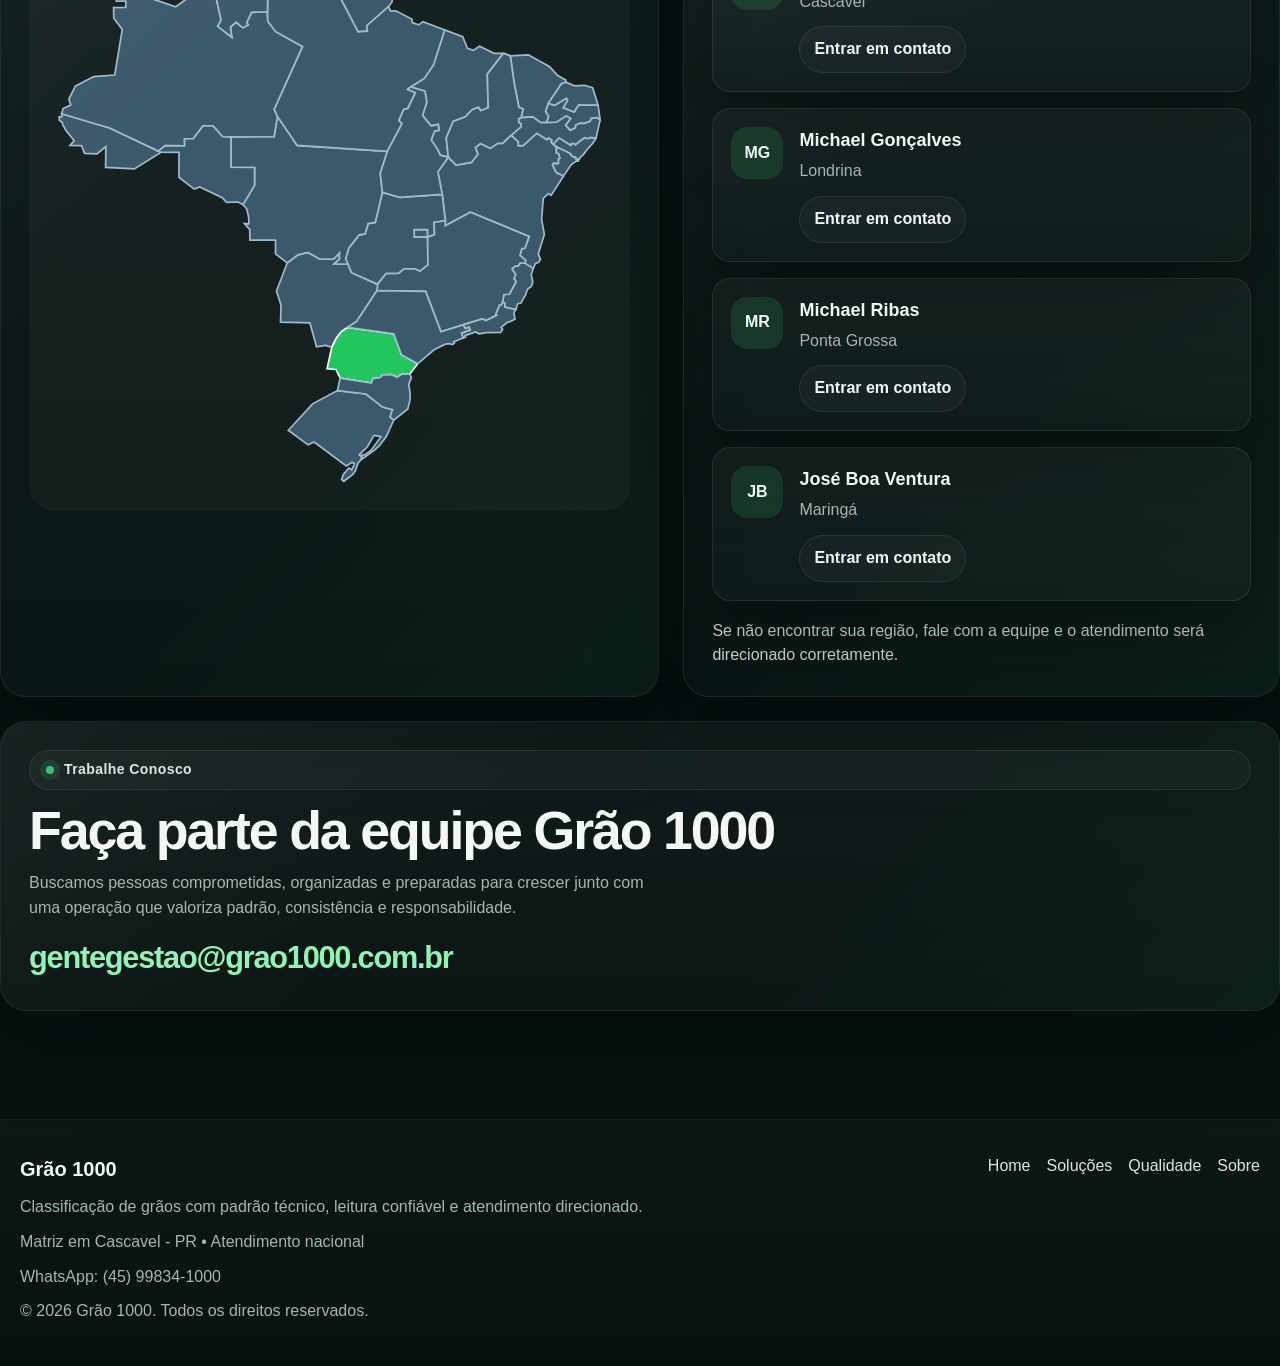
==== commit bed90c51: "Add files via upload" ====
--- a/contato.html
+++ b/contato.html
@@ -1,138 +1,104 @@
 <!DOCTYPE html>
-
 <html lang="pt-BR">
 <head>
 <meta charset="utf-8"/>
-<meta content="width=device-width, initial-scale=1" name="viewport"/>
-<title>Grão 1000 • Qualidade • Rastreabilidade • Pós-colheita</title>
-<meta content="Serviços técnicos de classificação, amostragem, supervisão e rastreabilidade de grãos (soja, milho, trigo, sorgo). Atendimento Brasil." name="description"/>
+<meta name="viewport" content="width=device-width, initial-scale=1"/>
+<title>Contato | Grão 1000</title>
+<meta name="description" content="Fale com a Grão 1000 e encontre o atendimento certo para a sua operação. Contato direto, presença nacional e direcionamento por região."/>
 <link href="assets/img/favicon.png" rel="icon"/>
 <link href="assets/css/style.css" rel="stylesheet"/>
 </head>
 <body class="page-contato">
 <header class="topbar" id="top">
-<div class="container topbar__inner">
-<a aria-label="Grão 1000 - Home" class="brand" href="index.html">
-<img alt="Grão 1000" class="brand__logo" src="assets/img/logo-grao1000.svg"/>
-
-</a>
-<nav aria-label="Navegação principal" class="nav">
-<a class="nav__link" data-nav="home" href="index.html">Home</a>
-<a class="nav__link" data-nav="solucoes" href="solucoes.html">Soluções</a>
-<a class="nav__link" data-nav="qualidade" href="qualidade.html">Qualidade</a>
-<a class="nav__link" data-nav="sobre" href="sobre.html">Sobre</a>
-<a class="nav__link" data-nav="contato" href="contato.html">Contato</a>
-</nav>
-<div class="topbar__actions">
-<a aria-label="WhatsApp" class="iconbtn iconbtn--wpp" href="#" id="wppTop"></a>
-<a aria-label="Facebook" class="iconbtn iconbtn--fb" href="https://www.facebook.com/grao1000" id="fbTop" rel="noopener" target="_blank"></a>
-<a aria-label="Instagram" class="iconbtn iconbtn--ig" href="https://www.instagram.com/grao.1000" id="igTop" rel="noopener" target="_blank"></a>
-<a class="pillbtn pillbtn--careers" href="contato.html#trabalhe-conosco">Trabalhe Conosco</a>
-<a class="pillbtn pillbtn--ghost" href="https://grao1000.com.br/painel/" id="painelBtn">Painel</a>
-</div>
-<button aria-label="Abrir menu" class="burger" id="burger">
-<span></span><span></span><span></span>
-</button>
-</div>
-<div aria-hidden="true" class="mobileNav" id="mobileNav">
-<a href="index.html">Home</a>
-<a href="solucoes.html">Soluções</a>
-<a href="qualidade.html">Qualidade</a>
-<a href="sobre.html">Sobre</a>
-<a href="contato.html">Contato</a>
-<a href="contato.html#trabalhe-conosco">Trabalhe Conosco</a>
-
-<div class="mobileNav__row">
-<a aria-label="WhatsApp" class="iconbtn iconbtn--wpp" href="#" id="wppTop_m"></a>
-<a aria-label="Facebook" class="iconbtn iconbtn--fb" href="https://www.facebook.com/grao1000" id="fbTop_m" rel="noopener" target="_blank"></a>
-<a aria-label="Instagram" class="iconbtn iconbtn--ig" href="https://www.instagram.com/grao.1000" id="igTop_m" rel="noopener" target="_blank"></a>
-</div>
-<div class="mobileNav__row">
-<a class="pillbtn pillbtn--ghost" href="https://grao1000.com.br/painel/" id="painelBtn_m">Painel</a>
-</div>
-</div>
+  <div class="container topbar__inner">
+    <a class="brand" href="index.html" aria-label="Grão 1000 - Home"><img class="brand__logo" src="assets/img/logo-grao1000.svg" alt="Grão 1000"/></a>
+    <nav class="nav" aria-label="Navegação principal">
+      <a class="nav__link" data-nav="home" href="index.html">Home</a><a class="nav__link" data-nav="solucoes" href="solucoes.html">Soluções</a><a class="nav__link" data-nav="qualidade" href="qualidade.html">Qualidade</a><a class="nav__link" data-nav="sobre" href="sobre.html">Sobre</a><a class="nav__link" data-nav="contato" href="contato.html">Contato</a>
+    </nav>
+    <div class="topbar__actions">
+      <a class="iconbtn iconbtn--wpp" href="#" id="wppTop" aria-label="WhatsApp"></a>
+      <a class="iconbtn iconbtn--fb" href="https://www.facebook.com/grao1000" id="fbTop" rel="noopener" target="_blank" aria-label="Facebook"></a>
+      <a class="iconbtn iconbtn--ig" href="https://www.instagram.com/grao.1000" id="igTop" rel="noopener" target="_blank" aria-label="Instagram"></a>
+      <a class="pillbtn pillbtn--careers" href="contato.html#trabalhe-conosco">Trabalhe Conosco</a>
+      <a class="pillbtn pillbtn--ghost" href="https://grao1000.com.br/painel/" id="painelBtn">Painel</a>
+    </div>
+    <button class="burger" id="burger" aria-label="Abrir menu"><span></span><span></span><span></span></button>
+  </div>
+  <div class="mobileNav" id="mobileNav" aria-hidden="true">
+    <a href="index.html">Home</a><a href="solucoes.html">Soluções</a><a href="qualidade.html">Qualidade</a><a href="sobre.html">Sobre</a><a href="contato.html">Contato</a><a href="contato.html#trabalhe-conosco">Trabalhe Conosco</a>
+    <div class="mobileNav__row"><a class="iconbtn iconbtn--wpp" href="#" id="wppTop_m" aria-label="WhatsApp"></a><a class="iconbtn iconbtn--fb" href="https://www.facebook.com/grao1000" id="fbTop_m" rel="noopener" target="_blank" aria-label="Facebook"></a><a class="iconbtn iconbtn--ig" href="https://www.instagram.com/grao.1000" id="igTop_m" rel="noopener" target="_blank" aria-label="Instagram"></a></div>
+    <div class="mobileNav__row"><a class="pillbtn pillbtn--ghost" href="https://grao1000.com.br/painel/" id="painelBtn_m">Painel</a></div>
+  </div>
 </header>
 <main>
-<section class="pageHero pageHero--contact">
-<div class="container">
-<div class="breadcrumb">Home / Contato</div>
-<h1>Atendimento direto com a Grão 1000</h1>
-<p class="muted">Fale com a equipe de forma rápida, técnica e bem direcionada para a sua necessidade.</p>
-</div>
-</section>
-<section class="section section--field section--contactMain">
-<div class="container">
-<div class="grid3">
-<div class="infoCard">
-<div class="infoCard__title">WhatsApp (Atendimento)</div>
-<div class="infoCard__big">(45) 99834-1000</div>
-<div class="muted">Atendimento direto para suporte comercial e operacional.</div>
-<div class="infoCard__actions">
-<a class="btn" href="#" id="wppCta">Iniciar atendimento</a>
-</div>
-</div>
-<div class="infoCard">
-<div class="infoCard__title">Matriz / Sede</div>
-<div class="infoCard__big">Cascavel • PR</div>
-<div class="muted">Atendimento nacional conforme necessidade operacional.</div>
-<div class="infoCard__actions">
-<a class="btn btn--ghost" href="#mapa">Ver atuação</a>
-</div>
-</div>
-<div class="infoCard">
-<div class="infoCard__title">Redes</div>
-<div class="muted">Acompanhe nossa presença institucional.</div>
-<div class="pillRow">
-<a class="pill" href="#" id="fbLink">Facebook</a>
-<a class="pill" href="#" id="igLink">Instagram</a>
-</div>
-</div>
-</div>
-<div class="miniFlow" data-anim>
-  <div class="miniFlow__item"><span>01</span><strong>Selecione a região</strong></div>
-  <div class="miniFlow__item"><span>02</span><strong>Identifique o responsável</strong></div>
-  <div class="miniFlow__item"><span>03</span><strong>Inicie o atendimento</strong></div>
-</div>
-<div class="mapWrap" id="mapa">
-<div class="mapLeft">
-<div class="mapHead">
-<div>
-<div class="mapTitle">Atuação por região</div>
-<div class="muted">Selecione um estado para identificar o responsável e iniciar o contato com mais agilidade.</div>
-</div>
-<span class="badge">Disponível</span>
-</div>
-<div aria-label="Atuação por região (interativo)" class="mapCanvas" id="brMap"></div>
-</div>
-<div class="mapRight">
-<div class="panelTag">Responsável por estado</div>
-<h3 id="stateTitle">Selecione um estado</h3>
-<div class="muted" id="stateHint">Selecione um estado para ver o responsável e iniciar o atendimento.</div>
-<div class="contactsList" id="stateContacts"></div>
-<div class="panelNote">
-            Se não encontrar sua região, fale com a equipe e direcionamos o atendimento.
+  <section class="pageHero">
+    <div class="container">
+      <div class="breadcrumb">Contato</div>
+      <h1>Atendimento direto para operações que exigem resposta técnica</h1>
+      <p>Entre em contato com a equipe para direcionar sua necessidade com mais rapidez, clareza e aderência à realidade da sua operação.</p>
+    </div>
+  </section>
+
+  <section class="section">
+    <div class="container contactGrid">
+      <div class="infoCard" data-anim>
+        <div class="infoCard__title">WhatsApp</div>
+        <div class="infoCard__big">(45) 99834-1000</div>
+        <div class="muted">Canal direto para atendimento comercial e operacional.</div>
+        <div class="infoCard__actions"><a class="btn btn--primary" href="#" id="wppCta">Iniciar atendimento</a></div>
+      </div>
+      <div class="infoCard" data-anim>
+        <div class="infoCard__title">Atuação</div>
+        <div class="infoCard__big">Nacional</div>
+        <div class="muted">Presença em diferentes regiões para apoiar operações do agro com padrão técnico.</div>
+      </div>
+    </div>
+
+    <div class="miniFlow" data-anim>
+      <div class="miniFlow__item"><span>01</span><strong>Informe sua região</strong></div>
+      <div class="miniFlow__item"><span>02</span><strong>Direcione a necessidade</strong></div>
+      <div class="miniFlow__item"><span>03</span><strong>Receba o atendimento</strong></div>
+    </div>
+
+    <div class="mapWrap" id="mapa">
+      <div class="mapLeft">
+        <div class="mapHead">
+          <div>
+            <div class="mapTitle">Atuação por região</div>
+            <div class="muted">Selecione um estado para identificar o responsável e iniciar o contato com mais agilidade.</div>
           </div>
-</div>
-</div><div class="careerCallout" id="trabalhe-conosco">
-<span class="eyebrow">Trabalhe Conosco</span>
-<h2>Faça parte da equipe Grão 1000</h2>
-<p class="muted">Buscamos pessoas comprometidas, organizadas e dispostas a construir uma trajetória sólida no agro.</p>
-<p class="muted">Envie seu currículo para:</p>
-<a class="careerCallout__email" href="mailto:gentegestao@grao1000.com.br">gentegestao@grao1000.com.br</a>
-</div>
+          <span class="badge">Disponível</span>
+        </div>
+        <div class="mapCanvas" id="brMap" aria-label="Atuação por região (interativo)"></div>
+      </div>
+      <div class="mapRight">
+        <div class="panelTag">Responsável por estado</div>
+        <h3 id="stateTitle">Selecione um estado</h3>
+        <div class="muted" id="stateHint">Selecione um estado para ver o responsável e iniciar o atendimento.</div>
+        <div class="contactsList" id="stateContacts"></div>
+        <div class="panelNote">Se não encontrar sua região, fale com a equipe e o atendimento será direcionado corretamente.</div>
+      </div>
+    </div>
 
-</div>
-</section>
+    <div class="careerCallout" id="trabalhe-conosco">
+      <span class="eyebrow">Trabalhe Conosco</span>
+      <h2>Faça parte da equipe Grão 1000</h2>
+      <p class="muted">Buscamos pessoas comprometidas, organizadas e preparadas para crescer junto com uma operação que valoriza padrão, consistência e responsabilidade.</p>
+      <a class="careerCallout__email" href="mailto:gentegestao@grao1000.com.br">gentegestao@grao1000.com.br</a>
+    </div>
+  </section>
 </main>
 <footer class="footer">
-<div class="container footer__inner">
-<div class="footer__meta">
-<strong>Grão 1000</strong>
-<div class="muted">Matriz/Sede em Cascavel - PR, com atendimento em todo o Brasil.</div>
-<div class="muted">WhatsApp: (45) 99834-1000</div>
-<div class="muted">© 2026 Grão 1000. Todos os direitos reservados.</div>
-</div>
-</div>
+  <div class="container footer__inner">
+    <div class="footer__meta">
+      <strong>Grão 1000</strong>
+      <div class="muted">Classificação de grãos com padrão técnico, leitura confiável e atendimento direcionado.</div>
+      <div class="muted">Matriz em Cascavel - PR • Atendimento nacional</div>
+      <div class="muted">WhatsApp: (45) 99834-1000</div>
+      <div class="muted">© 2026 Grão 1000. Todos os direitos reservados.</div>
+    </div>
+    <div class="footer__nav"><a href="index.html">Home</a><a href="solucoes.html">Soluções</a><a href="qualidade.html">Qualidade</a><a href="sobre.html">Sobre</a></div>
+  </div>
 </footer>
 <script src="assets/js/data/responsaveis-mapa.js"></script>
 <script src="assets/js/main.js"></script>
--- a/assets/css/style.css
+++ b/assets/css/style.css
@@ -1,1867 +1,289 @@
-
 :root{
-  --bg:#041219;
-  --bg-2:#071a22;
-  --bg-3:#0b2230;
-  --panel:rgba(10,26,34,.72);
-  --panel-2:rgba(12,31,40,.88);
+  --bg:#04100f;
+  --bg-2:#071716;
+  --bg-3:#0c201d;
+  --panel:rgba(10,21,19,.74);
+  --panel-solid:#0b1918;
   --line:rgba(255,255,255,.08);
   --line-strong:rgba(255,255,255,.14);
-  --text:#f8fafc;
-  --muted:#a9bcc6;
-  --accent:#f5b318;
-  --accent-2:#22c55e;
-  --accent-soft:rgba(34,197,94,.12);
-  --shadow:0 24px 60px rgba(0,0,0,.28);
-  --radius-xl:32px;
-  --radius-lg:24px;
-  --radius-md:18px;
+  --text:#f4f7f5;
+  --muted:#a7b6b0;
+  --green:#31c36b;
+  --green-2:#1f8f4b;
+  --green-soft:rgba(49,195,107,.12);
+  --glow:rgba(49,195,107,.18);
+  --shadow:0 30px 80px rgba(0,0,0,.34);
+  --radius-xl:36px;
+  --radius-lg:26px;
+  --radius-md:20px;
   --radius-sm:14px;
-  --max:1200px;
-}
-*{margin:0;padding:0;box-sizing:border-box}
+  --max:1240px;
+}
+*{box-sizing:border-box;margin:0;padding:0}
 html{scroll-behavior:smooth}
 body{
-  font-family: Inter, -apple-system, BlinkMacSystemFont, "Segoe UI", Roboto, Arial, sans-serif;
-  background:
-    radial-gradient(1200px 500px at 10% 0%, rgba(34,197,94,.08), transparent 60%),
-    radial-gradient(900px 500px at 90% 10%, rgba(245,179,24,.08), transparent 55%),
-    linear-gradient(180deg,#041219 0%,#041720 35%,#03121a 100%);
+  font-family:Inter,-apple-system,BlinkMacSystemFont,"Segoe UI",Roboto,Arial,sans-serif;
   color:var(--text);
   line-height:1.55;
+  background:
+    radial-gradient(900px 480px at 8% 0%, rgba(49,195,107,.1), transparent 62%),
+    radial-gradient(760px 420px at 100% 10%, rgba(49,195,107,.06), transparent 55%),
+    linear-gradient(180deg, #04100f 0%, #061413 38%, #071110 100%);
   overflow-x:hidden;
 }
 img{max-width:100%;display:block}
 a{color:inherit;text-decoration:none}
 button{font:inherit}
 .container{width:min(var(--max), calc(100% - 40px));margin-inline:auto}
+.section{padding:108px 0;position:relative}
+.section--tight{padding:72px 0}
+.eyebrow,.tag,.chip,.badge,.panelTag,.breadcrumb{
+  display:inline-flex;align-items:center;gap:10px;min-height:40px;padding:0 16px;border-radius:999px;
+  border:1px solid rgba(255,255,255,.08);background:rgba(255,255,255,.035);color:#dce9e2;font-weight:700;font-size:14px;letter-spacing:.03em
+}
+.eyebrow::before,.tag::before{content:"";width:8px;height:8px;border-radius:50%;background:var(--green);box-shadow:0 0 0 6px rgba(49,195,107,.14)}
 .muted{color:var(--muted)}
-.lead{color:#dce8ee;font-size:clamp(16px,1.35vw,21px);line-height:1.65}
-h1,h2,h3{font-weight:800;letter-spacing:-.035em;line-height:1.02}
-h1{font-size:clamp(42px,7vw,84px)}
-h2{font-size:clamp(30px,4vw,56px)}
-h3{font-size:clamp(22px,2vw,34px)}
+.lead{color:#dfe8e3;font-size:clamp(18px,1.45vw,22px);line-height:1.72;max-width:58ch}
+.h2,h2{font-size:clamp(32px,4.2vw,64px);line-height:.98;letter-spacing:-.04em;font-weight:800}
+.h3,h3{font-size:clamp(22px,2.1vw,34px);line-height:1.02;letter-spacing:-.03em;font-weight:780}
+h1{font-size:clamp(48px,7vw,96px);line-height:.94;letter-spacing:-.05em;font-weight:820}
 p{max-width:70ch}
-ul{list-style:none}
-
-.topbar{
-  position:fixed; inset:0 0 auto 0; z-index:1000;
-  background:linear-gradient(180deg, rgba(3,15,20,.96), rgba(3,15,20,.78));
-  border-bottom:1px solid rgba(255,255,255,.05);
-  backdrop-filter: blur(18px);
-  -webkit-backdrop-filter: blur(18px);
-  box-shadow:0 8px 40px rgba(0,0,0,.22);
-}
-.topbar__inner{
-  min-height:104px;
-  display:grid;
-  grid-template-columns:auto 1fr auto;
-  align-items:center;
-  gap:28px;
-}
-.brand{display:flex;align-items:center}
-.brand__logo{height:92px; width:auto; filter:drop-shadow(0 10px 24px rgba(0,0,0,.24))}
-.nav{display:flex;justify-content:center;align-items:center;gap:30px}
-.nav__link{
-  position:relative;
-  color:#eef5f8;
-  font-size:20px;
-  font-weight:700;
-  opacity:.92;
-}
-.nav__link::after{
-  content:"";
-  position:absolute; left:0; right:0; bottom:-10px;
-  height:3px; border-radius:999px;
-  background:linear-gradient(90deg,var(--accent-2),#7cf29f);
-  transform:scaleX(0); transform-origin:left;
-  transition:transform .28s ease;
-}
-.nav__link:hover,.nav__link.active{opacity:1}
-.nav__link:hover::after,.nav__link.active::after{transform:scaleX(1)}
-.topbar__actions{display:flex;align-items:center;gap:12px}
+.btn,.pillbtn,.iconbtn{
+  position:relative;overflow:hidden;display:inline-flex;align-items:center;justify-content:center;gap:10px;
+  min-height:54px;padding:0 24px;border-radius:999px;border:1px solid transparent;font-weight:750;
+  transition:transform .2s ease, background .2s ease, border-color .2s ease, box-shadow .2s ease;
+}
+.btn:hover,.pillbtn:hover,.iconbtn:hover{transform:translateY(-2px)}
+.btn--primary,.pillbtn--careers{
+  background:linear-gradient(135deg, #27b55f, #38d274);color:#05100c;
+  box-shadow:0 14px 34px rgba(49,195,107,.24), inset 0 1px 0 rgba(255,255,255,.25)
+}
+.btn--ghost,.pillbtn--ghost{
+  background:rgba(255,255,255,.035);color:#f2f6f4;border-color:var(--line)
+}
 .iconbtn{
-  width:48px; height:48px; border-radius:16px;
-  display:grid; place-items:center;
-  border:1px solid var(--line);
-  background:rgba(255,255,255,.04);
-  box-shadow:inset 0 1px 0 rgba(255,255,255,.04);
-  transition:transform .18s ease, border-color .2s ease, background .2s ease;
-}
-.iconbtn:hover{transform:translateY(-2px); border-color:rgba(34,197,94,.28); background:rgba(255,255,255,.06)}
+  width:48px;height:48px;padding:0;border-color:var(--line);background:rgba(255,255,255,.035);color:#f4f7f5
+}
 .iconbtn::before{font-size:18px}
 .iconbtn--wpp::before{content:"◔"}
-.iconbtn--fb::before{content:"f"; font-weight:800}
-.iconbtn--ig::before{content:"◎"; font-weight:700}
-
-.pillbtn,.btn,.pill,.chip{
-  display:inline-flex; align-items:center; justify-content:center;
-  min-height:50px; padding:0 22px;
-  border-radius:999px; font-weight:800;
-  transition:transform .18s ease, box-shadow .2s ease, border-color .2s ease, background .2s ease;
-}
-.pillbtn:hover,.btn:hover,.pill:hover,.chip:hover{transform:translateY(-2px)}
-.pillbtn--careers,.btn,.btn--primary{
-  color:#fff;
-  background:linear-gradient(135deg,#f6b51c,#f2a90c);
-  box-shadow:0 14px 30px rgba(245,179,24,.22), inset 0 1px 0 rgba(255,255,255,.16);
-}
-.pillbtn--ghost,.btn--ghost,.pill{
-  background:rgba(255,255,255,.04);
-  border:1px solid var(--line);
-  color:#eff6fa;
-}
-.btn{padding:0 26px}
-.burger{
-  display:none; width:46px;height:46px;border:none;background:transparent;color:white;cursor:pointer
-}
-.burger span{
-  display:block;height:2px;background:#fff;border-radius:4px;margin:7px 0;transition:.25s ease
-}
-.mobileNav{
-  display:none;
-  border-top:1px solid rgba(255,255,255,.05);
-  padding:18px 20px 24px;
-  background:rgba(3,15,20,.96)
-}
+.iconbtn--fb::before{content:"f";font-weight:800}
+.iconbtn--ig::before{content:"◎";font-weight:800}
+.btn::after,.pillbtn::after,.iconbtn::after{
+  content:"";position:absolute;inset:auto;left:var(--mx,50%);top:var(--my,50%);width:0;height:0;transform:translate(-50%,-50%);
+  background:radial-gradient(circle, rgba(255,255,255,.22), transparent 58%);transition:width .28s ease,height .28s ease;pointer-events:none
+}
+.btn:hover::after,.pillbtn:hover::after,.iconbtn:hover::after{width:180px;height:180px}
+.grid{display:grid;gap:24px}
+.grid-2{display:grid;grid-template-columns:repeat(2,minmax(0,1fr));gap:30px}
+.grid-3{display:grid;grid-template-columns:repeat(3,minmax(0,1fr));gap:24px}
+.grid-4{display:grid;grid-template-columns:repeat(4,minmax(0,1fr));gap:20px}
+.card,.infoCard,.metricTile,.serviceCard,.contactItem,.mapLeft,.mapRight,.careerCallout,.processCard,.highlightCard,.statCard,.quotePanel,.timelineCard,.surface{
+  position:relative;border:1px solid var(--line);background:linear-gradient(180deg, rgba(255,255,255,.04), rgba(255,255,255,.02));
+  border-radius:var(--radius-lg);box-shadow:var(--shadow);overflow:hidden
+}
+.card::before,.infoCard::before,.metricTile::before,.serviceCard::before,.mapLeft::before,.mapRight::before,.careerCallout::before,.processCard::before,.highlightCard::before,.statCard::before,.quotePanel::before,.timelineCard::before,.surface::before{
+  content:"";position:absolute;inset:0;pointer-events:none;
+  background:linear-gradient(135deg, rgba(255,255,255,.04), transparent 38%, transparent 62%, rgba(49,195,107,.05));
+}
+[data-anim],.aboutTimeline article,.miniFlow__item{opacity:0;transform:translateY(22px);transition:opacity .6s ease, transform .6s ease}
+.is-visible{opacity:1 !important;transform:none !important}
+
+.topbar{
+  position:fixed;inset:0 0 auto 0;z-index:1000;
+  background:linear-gradient(180deg, rgba(4,11,10,.96), rgba(4,11,10,.82));
+  border-bottom:1px solid rgba(255,255,255,.05);backdrop-filter:blur(18px);-webkit-backdrop-filter:blur(18px)
+}
+.topbar__inner{min-height:94px;display:grid;grid-template-columns:auto 1fr auto;align-items:center;gap:24px}
+.brand__logo{height:78px;width:auto;filter:drop-shadow(0 8px 22px rgba(0,0,0,.32))}
+.nav{display:flex;justify-content:center;align-items:center;gap:32px}
+.nav__link{position:relative;color:#ecf3ef;font-weight:720;font-size:20px}
+.nav__link::after{content:"";position:absolute;left:0;right:0;bottom:-12px;height:3px;border-radius:999px;background:linear-gradient(90deg,var(--green),#8ef5b5);transform:scaleX(0);transform-origin:left;transition:transform .24s ease}
+.nav__link.active::after,.nav__link:hover::after{transform:scaleX(1)}
+.topbar__actions{display:flex;align-items:center;gap:12px}
+.burger{display:none;width:46px;height:46px;border:none;background:transparent;color:#fff;cursor:pointer}
+.burger span{display:block;height:2px;background:#fff;border-radius:4px;margin:7px 0}
+.mobileNav{display:none;padding:18px 20px 26px;background:rgba(4,11,10,.98);border-top:1px solid rgba(255,255,255,.06)}
 .mobileNav.is-open{display:block}
-.mobileNav>a{display:block;padding:12px 0;color:#eef4f8;font-weight:700}
+.mobileNav>a{display:block;padding:12px 0;font-weight:700;color:#ecf3ef}
 .mobileNav__row{display:flex;gap:12px;flex-wrap:wrap;margin-top:14px}
-
-main{padding-top:104px}
-.hero,.pageHero{
-  position:relative;
-  overflow:hidden;
-}
-.hero::before,.pageHero::before{
-  content:"";
-  position:absolute; inset:0;
-  background:
-    linear-gradient(90deg, rgba(2,10,14,.88) 0%, rgba(2,10,14,.66) 38%, rgba(2,10,14,.34) 100%),
-    linear-gradient(180deg, rgba(8,20,28,.14), rgba(8,20,28,.08));
-  pointer-events:none;
-}
-.hero--campo{
-  min-height:760px;
-  background:
-    linear-gradient(180deg, rgba(5,17,23,.24), rgba(5,17,23,.62)),
-    url("../img/bg-field.webp") center/cover no-repeat;
-}
-.hero--service{
-  min-height:540px;
-  background:
-    linear-gradient(180deg, rgba(5,17,23,.24), rgba(5,17,23,.58)),
-    url("../img/bg-grains.webp") center/cover no-repeat;
-}
-.hero__inner,.hero__content,.pageHero .container{
-  position:relative; z-index:1;
-}
-.hero__inner{
-  min-height:760px; display:flex; align-items:center;
-}
-.hero__copy{max-width:780px}
-.hero__copy .tag,.kicker{
-  display:inline-flex; align-items:center; min-height:42px; padding:0 18px;
-  border-radius:999px; border:1px solid rgba(255,255,255,.09);
-  background:rgba(255,255,255,.05);
-  color:#ffdb7d; font-weight:800; font-size:18px; margin-bottom:18px
-}
-.hero__copy h1{max-width:12ch; text-wrap:balance}
-.hero__copy p{margin-top:20px;color:#d6e3ea;font-size:clamp(18px,1.7vw,26px)}
-.hero__cta,.hero__actions{display:flex;gap:14px;flex-wrap:wrap;margin-top:26px}
+main{padding-top:94px}
+
+.heroPrime,.pageHero{
+  position:relative;overflow:hidden
+}
+.heroPrime{
+  min-height:860px;
+  background:
+    linear-gradient(90deg, rgba(4,11,10,.92) 0%, rgba(4,11,10,.78) 38%, rgba(4,11,10,.54) 100%),
+    url('../img/g1000-hero.jpg') center/cover no-repeat;
+}
+.heroPrime::before{
+  content:"";position:absolute;inset:0;
+  background:
+    radial-gradient(700px 360px at 16% 16%, rgba(49,195,107,.14), transparent 60%),
+    linear-gradient(180deg, rgba(0,0,0,.05), rgba(0,0,0,.38));
+  pointer-events:none
+}
+.heroPrime__mesh,.pageHero::after{content:"";position:absolute;inset:auto 0 0 auto;width:48vw;height:48vw;max-width:720px;max-height:720px;border-radius:50%;background:radial-gradient(circle, rgba(49,195,107,.08), transparent 62%);filter:blur(18px);pointer-events:none}
+.heroPrime__inner{position:relative;z-index:1;min-height:860px;display:grid;grid-template-columns:minmax(0,1.18fr) minmax(360px,.82fr);gap:34px;align-items:center}
+.heroPrime__copy{padding:48px 0 42px}
+.heroPrime__copy h1{max-width:11ch;text-wrap:balance}
+.heroPrime__copy h1 span{display:block;color:#8feeb6}
+.heroPrime__eyebrow{display:inline-flex;align-items:center;min-height:44px;padding:0 18px;border-radius:999px;border:1px solid rgba(255,255,255,.08);background:rgba(255,255,255,.04);font-weight:740;color:#e5f1eb;margin-bottom:22px}
+.heroPrime__lead{margin-top:24px;font-size:clamp(18px,1.4vw,22px);line-height:1.78;color:#d9e7e0;max-width:60ch}
+.heroPrime__actions{display:flex;gap:14px;flex-wrap:wrap;margin-top:30px}
+.heroPrime__proofs{display:flex;flex-wrap:wrap;gap:12px;margin-top:28px}
+.heroPrime__proofs span{padding:11px 16px;border-radius:999px;border:1px solid rgba(255,255,255,.08);background:rgba(255,255,255,.035);color:#e5efe9;font-weight:650}
+.heroPrime__panel{display:grid;gap:16px}
+.signalCard,.signalMini{position:relative;border:1px solid rgba(255,255,255,.09);background:linear-gradient(180deg, rgba(10,22,20,.78), rgba(11,21,20,.58));box-shadow:var(--shadow)}
+.signalCard{padding:30px;border-radius:30px}
+.signalCard__label{font-size:13px;letter-spacing:.16em;text-transform:uppercase;color:#96f0bb;margin-bottom:16px;font-weight:760}
+.signalCard strong{display:block;font-size:clamp(34px,3vw,48px);line-height:1.02;letter-spacing:-.04em}
+.signalCard p{margin-top:16px;color:#cfddd6;font-size:17px;line-height:1.7}
+.signalGrid{display:grid;grid-template-columns:repeat(2,minmax(0,1fr));gap:16px}
+.signalMini{padding:24px;border-radius:24px;min-height:220px}
+.signalMini span{display:inline-flex;align-items:center;justify-content:center;width:40px;height:40px;border-radius:50%;background:rgba(49,195,107,.16);color:#dff8e8;font-weight:780;margin-bottom:24px}
+.signalMini h3{font-size:clamp(24px,2vw,32px);margin-bottom:12px}
+.signalMini p{color:#d1ddd8;font-size:16px;line-height:1.68}
+.signalMini--accent{display:grid;place-items:center;text-align:center;background:radial-gradient(circle at 50% 20%, rgba(49,195,107,.14), rgba(255,255,255,.02) 72%)}
+.signalMini__kpi b{display:block;font-size:clamp(48px,5vw,80px);line-height:.9;color:#8ef5b5}
+.signalMini__kpi small{display:block;color:#dce9e2;font-size:16px;margin-top:12px}
 
 .pageHero{
-  padding:64px 0 46px;
-  min-height:340px;
-  background:
-    linear-gradient(180deg, rgba(5,17,23,.24), rgba(5,17,23,.52)),
-    url("../img/bg-grains.webp") center/cover no-repeat;
-}
-.pageHero .container{display:flex;flex-direction:column;justify-content:flex-end;min-height:230px}
-.breadcrumb{
-  display:inline-flex; width:max-content; margin-bottom:14px;
-  min-height:38px; padding:0 16px; border-radius:999px;
-  background:rgba(255,255,255,.04); border:1px solid var(--line); color:#dbe8ee; font-weight:700
-}
-.pageHero h1{max-width:14ch}
-.pageHero p{margin-top:14px; max-width:56ch; font-size:clamp(17px,1.45vw,22px)}
-.chips,.pillRow{display:flex;gap:10px;flex-wrap:wrap}
-.chip{
-  min-height:40px; padding:0 16px; background:rgba(255,255,255,.05);
-  border:1px solid var(--line); color:#e8f1f5; font-size:14px; font-weight:700
-}
-.chip--soft{
-  background:rgba(34,197,94,.14); border-color:rgba(34,197,94,.18); color:#d8ffe3
-}
-
-.section{padding:88px 0}
-.section--field{background:linear-gradient(180deg, rgba(255,255,255,.015), rgba(255,255,255,0))}
-.sectionHead{
-  display:flex; flex-direction:column; gap:10px; margin-bottom:30px
-}
-.sectionHead--essencia{margin-bottom:20px}
-.eyebrow,.ribbon,.badge,.panelTag{
-  width:max-content;
-  display:inline-flex; align-items:center;
-  min-height:40px; padding:0 16px;
-  border-radius:999px;
-  border:1px solid rgba(255,255,255,.08);
-  background:rgba(255,255,255,.04);
-  color:#eef6fa; font-weight:800
-}
-.ribbon{background:rgba(255,255,255,.03)}
-.h2{font-size:clamp(30px,3vw,48px)}
-.sectionDivider{display:block;width:100%;height:80px}
-.band--alt{
-  background:
-    radial-gradient(700px 340px at 10% 20%, rgba(34,197,94,.07), transparent 70%),
-    linear-gradient(180deg, rgba(255,255,255,.01), rgba(255,255,255,.02));
-}
-.split{
-  display:grid; grid-template-columns:minmax(0,1.05fr) minmax(0,.95fr);
-  gap:34px; align-items:start
-}
-.kpiRow{
-  display:grid; grid-template-columns:repeat(3, minmax(0,1fr)); gap:16px; margin-top:24px
-}
-.kpi,.cardLink,.serviceCard,.card,.infoCard,.trustCard,.deliverablesModern__card,.pfCard,.fbPost,.richTextBlock,.mapLeft,.mapRight,.careerCallout,.proposalDeliver,.ctaStrip{
-  position:relative;
-  background:linear-gradient(180deg, rgba(255,255,255,.035), rgba(255,255,255,.018));
-  border:1px solid rgba(255,255,255,.08);
-  border-radius:var(--radius-xl);
-  box-shadow:var(--shadow);
-  overflow:hidden;
-}
-.kpi::before,.cardLink::before,.serviceCard::before,.card::before,.infoCard::before,.trustCard::before,.deliverablesModern__card::before,.pfCard::before,.richTextBlock::before,.mapLeft::before,.mapRight::before,.careerCallout::before,.proposalDeliver::before,.ctaStrip::before{
-  content:""; position:absolute; inset:0; pointer-events:none;
-  background:linear-gradient(135deg, rgba(255,255,255,.06), transparent 42%, transparent 58%, rgba(34,197,94,.045));
-}
-.kpi{
-  padding:24px 22px;
-  min-height:158px;
-}
-.kpi b{
-  display:block; margin-top:12px;
-  font-size:clamp(28px,4.2vw,64px); line-height:.95; letter-spacing:-.05em
-}
-.cards3{
-  display:grid; grid-template-columns:repeat(3, minmax(0,1fr)); gap:22px
-}
-.cardLink,.serviceCard,.card,.trustCard,.deliverablesModern__card{
-  padding:28px; min-height:100%;
-  transition:transform .2s ease, border-color .2s ease, box-shadow .2s ease
-}
-.cardLink:hover,.serviceCard:hover,.card:hover,.trustCard:hover,.deliverablesModern__card:hover{
-  transform:translateY(-4px);
-  border-color:rgba(34,197,94,.22);
-  box-shadow:0 28px 60px rgba(0,0,0,.26), 0 0 0 1px rgba(34,197,94,.06)
-}
-.cardLink__title,.serviceCard h3,.card h3,.trustCard h3{
-  font-size:clamp(26px,2.2vw,36px);
-  line-height:.98;
-  margin-bottom:14px
-}
-.cardLink__text,.serviceCard p,.card p,.trustCard p{font-size:18px;color:#d8e7ed}
-.cardLink__meta{
-  margin-top:20px; color:#f3f9fc; font-weight:800; font-size:17px
-}
-.serviceCard__top{display:flex; gap:16px; align-items:flex-start}
-.serviceCard__icon,.card__icon,.trustIcon{
-  width:58px;height:58px;border-radius:18px;
-  display:grid; place-items:center;
-  background:rgba(34,197,94,.14);
-  font-size:28px; box-shadow:inset 0 1px 0 rgba(255,255,255,.08)
-}
-.bullets{display:flex;flex-direction:column;gap:12px;margin-top:18px}
-.bullets li{
-  position:relative; padding-left:24px; color:#e8f1f5; font-weight:600
-}
-.bullets li::before{
-  content:""; position:absolute; left:0; top:.62em;
-  width:10px;height:10px;border-radius:999px;background:var(--accent-2);
-  box-shadow:0 0 0 6px rgba(34,197,94,.12)
-}
-
-.fbGrid{
-  display:grid; grid-template-columns:repeat(4,minmax(0,1fr)); gap:18px
-}
-.fbPost{display:flex;flex-direction:column;min-height:100%}
-.fbPost__img{aspect-ratio:4/3;background-size:cover;background-position:center}
-.fbPost__body{padding:20px;display:flex;flex-direction:column;gap:14px;min-height:100%}
-.fbPost__meta{display:flex;justify-content:space-between;gap:8px;font-size:13px;font-weight:800;color:#e9f4f8}
-.fbPost__tag,.fbPost__date{
-  min-height:32px;padding:0 12px;border-radius:999px;background:rgba(255,255,255,.05);border:1px solid var(--line);display:inline-flex;align-items:center
-}
-.fbPost__text{color:#d7e5eb;font-size:16px}
-.fbPost__link{margin-top:auto;font-weight:800;color:#fff}
-.ctaStrip{
-  margin-top:24px; padding:20px 24px;
-  display:flex; align-items:center; justify-content:space-between; gap:16px
-}
-.trustGrid{
-  display:grid; grid-template-columns:repeat(4,minmax(0,1fr)); gap:20px
-}
-
-.section--proposal{padding-top:32px}
-.proposalHead--pro{
-  display:grid; grid-template-columns:minmax(0,1fr) auto; gap:24px; align-items:end; margin-bottom:24px
-}
-.proposalHead__copy{max-width:860px}
-.proposalHead--pro h2{max-width:13ch; margin-bottom:12px}
-.proposalCTA__hint{margin-top:8px; font-size:13px}
-.proposalFlow--pro{
-  display:grid; grid-template-columns:repeat(3,minmax(0,1fr)); gap:24px
-}
-.pfCard--pro{
-  padding:28px; min-height:420px;
-  display:flex; flex-direction:column; justify-content:space-between
-}
-.pfTop--clean{
-  display:flex; flex-direction:column; align-items:flex-start; gap:18px
-}
-.pfBadge{
-  width:42px;height:42px;border-radius:999px;display:grid;place-items:center;
-  background:rgba(255,255,255,.05);border:1px solid rgba(255,255,255,.08);font-size:23px;font-weight:800
-}
-.pfTop--clean h3{max-width:8ch}
-.pfChecks{display:flex;flex-direction:column;gap:14px;margin-top:24px}
-.pfPill{
-  position:relative; width:max-content; max-width:100%;
-  display:inline-flex; align-items:center;
-  padding:12px 18px 12px 48px;
-  border-radius:999px;
-  background:rgba(255,255,255,.05);
-  border:1px solid rgba(255,255,255,.09);
-  font-weight:800; color:#f6fbfd; font-size:18px;
-  opacity:0; transform:translateY(12px); animation:fadeUp .5s ease forwards
-}
-.pfPill::before{
-  content:"✓";
-  position:absolute; left:14px; top:50%; transform:translateY(-50%);
-  width:22px;height:22px;border-radius:999px;
-  display:grid;place-items:center;
-  background:var(--accent-2); color:#fff; font-size:12px; box-shadow:0 0 0 7px rgba(34,197,94,.13)
-}
-.pfPill:nth-child(1){animation-delay:.06s}
-.pfPill:nth-child(2){animation-delay:.16s}
-.pfPill:nth-child(3){animation-delay:.26s}
-.proposalDeliver{margin-top:26px;padding:28px}
-.proposalDeliver__head{
-  display:grid; grid-template-columns:minmax(0,320px) 1fr; gap:24px; align-items:end; margin-bottom:20px
-}
-.proposalDeliver__head h3{font-size:clamp(28px,3vw,44px)}
-.deliverablesModern--pro{display:grid; grid-template-columns:repeat(3,minmax(0,1fr)); gap:22px}
-.deliverablesModern__card{display:flex;flex-direction:column;min-height:250px}
-.deliverablesModern__icon{margin-bottom:18px}
-.deliverablesModern__card p{margin:0 0 18px}
-.deliverablesModern__card .chip--soft{margin-top:auto;width:max-content}
-
-.grid3{
-  display:grid; grid-template-columns:repeat(3,minmax(0,1fr)); gap:22px
-}
-.section--contactMain .container{
-  display:flex; flex-direction:column
-}
-.section--contactMain .mapWrap{order:1}
-.section--contactMain .grid3{order:2; margin-top:22px}
-.section--contactMain .careerCallout{order:3; margin-top:22px}
+  padding:86px 0 56px;
+  min-height:420px;
+  background:
+    linear-gradient(90deg, rgba(4,11,10,.9), rgba(4,11,10,.58)),
+    url('../img/bg-grains.webp') center/cover no-repeat;
+}
+.pageHero .container{position:relative;z-index:1;display:flex;flex-direction:column;justify-content:flex-end;min-height:270px;gap:16px}
+.pageHero h1{max-width:12ch}
+.pageHero p{max-width:56ch;color:#d7e4de;font-size:clamp(18px,1.4vw,22px)}
+.heroProofs{display:flex;flex-wrap:wrap;gap:12px;margin-top:6px}
+.heroProofs span{padding:10px 16px;border-radius:999px;border:1px solid rgba(255,255,255,.08);background:rgba(255,255,255,.035);font-weight:650}
+
+.sectionHead,.brutalHeading{display:flex;flex-direction:column;gap:14px;margin-bottom:34px}
+.sectionHead--split,.brutalHeading--split{display:grid;grid-template-columns:minmax(0,1.1fr) minmax(0,.9fr);gap:28px;align-items:end}
+.sectionHead p,.brutalHeading p{font-size:18px;color:#cbd8d2;line-height:1.72}
+.impactBar{padding:34px 0;border-top:1px solid rgba(255,255,255,.06);border-bottom:1px solid rgba(255,255,255,.06);background:linear-gradient(180deg, rgba(255,255,255,.02), rgba(255,255,255,.01))}
+.impactBar__inner{display:grid;grid-template-columns:minmax(0,1fr) minmax(0,.78fr);gap:28px;align-items:center}
+.impactBar h2{font-size:clamp(32px,3.4vw,52px);max-width:16ch}
+.impactBar p{color:#d3dfd9;font-size:19px;line-height:1.74}
+
+.metricGrid,.valueGrid,.cards3,.cards4,.serviceGrid,.statsGrid,.contactGrid,.timelineGrid,.qualityGrid,.featureGrid{display:grid;gap:22px}
+.metricGrid,.cards4,.valueGrid{grid-template-columns:repeat(4,minmax(0,1fr))}
+.cards3,.serviceGrid,.qualityGrid{grid-template-columns:repeat(3,minmax(0,1fr))}
+.statsGrid,.contactGrid,.timelineGrid,.featureGrid{grid-template-columns:repeat(2,minmax(0,1fr))}
+.metricTile,.valueCard,.serviceCard,.processCard,.statCard,.highlightCard,.quotePanel,.timelineCard{padding:28px}
+.metricTile small,.processStep__number,.serviceCard__eyebrow,.statCard small{display:block;color:#96f0bb;font-size:13px;letter-spacing:.16em;text-transform:uppercase;font-weight:760;margin-bottom:16px}
+.metricTile strong,.statCard strong{display:block;font-size:clamp(32px,3vw,46px);line-height:1.02;letter-spacing:-.04em;margin-bottom:12px}
+.metricTile p,.valueCard p,.serviceCard p,.processCard p,.highlightCard p,.timelineCard p,.quotePanel p,.statCard p{color:#d0ddd7;line-height:1.72;font-size:16.5px}
+.valueCard__icon,.serviceCard__icon,.processStep__number{display:inline-flex;align-items:center;justify-content:center;width:52px;height:52px;border-radius:16px;background:rgba(49,195,107,.14);color:#ecfff2;font-weight:800;margin-bottom:22px}
+.valueCard h3,.serviceCard h3,.processCard h3,.timelineCard h3,.highlightCard h3{margin-bottom:12px}
+
+.editorialShowcase{display:grid;grid-template-columns:minmax(0,.95fr) minmax(0,1.05fr);gap:34px;align-items:center}
+.editorialList{display:grid;gap:16px;margin-top:28px}
+.editorialList>div{padding:18px 22px;border:1px solid var(--line);border-radius:20px;background:rgba(255,255,255,.03)}
+.editorialList strong{display:block;font-size:20px;margin-bottom:6px}
+.editorialList p{color:#d3dfd9}
+.editorialShowcase__visual{position:relative;min-height:620px}
+.editorialFrame{position:absolute;border-radius:34px;overflow:hidden;border:1px solid rgba(255,255,255,.08);background:center/cover no-repeat;box-shadow:var(--shadow)}
+.editorialFrame--main{inset:34px 0 0 80px}
+.editorialFrame--floating{width:240px;height:280px;left:0;bottom:34px;background-position:center top}
+.editorialBadge{position:absolute;right:26px;bottom:22px;padding:18px 20px;border-radius:22px;border:1px solid rgba(255,255,255,.08);background:rgba(6,14,13,.82);font-weight:760;line-height:1.45;letter-spacing:.06em}
+.editorialBadge span{display:block;letter-spacing:normal;color:#d5e2dc;font-weight:500;margin-top:8px;max-width:22ch}
+
+.processRail{display:grid;grid-template-columns:repeat(4,minmax(0,1fr));gap:20px}
+.processStep{padding:28px;border-radius:24px;border:1px solid var(--line);background:linear-gradient(180deg, rgba(255,255,255,.04), rgba(255,255,255,.02));box-shadow:var(--shadow)}
+.processStep h3{margin-bottom:12px}
+.processStep p{color:#d2dfd9}
+.processStep__number{margin-bottom:22px}
+
+.statsSection{padding-top:0}
+.statStrip{display:grid;grid-template-columns:repeat(4,minmax(0,1fr));gap:20px}
+.statCard strong{margin-bottom:6px}
+
+.quotePanel{display:grid;grid-template-columns:minmax(0,1.1fr) minmax(0,.9fr);gap:28px;align-items:center;padding:34px}
+.quotePanel h2{font-size:clamp(34px,3.4vw,54px);max-width:13ch}
+.quotePanel p{font-size:18px;color:#d2dfd9}
+.quotePanel .btn{width:max-content;margin-top:22px}
+
+.footer{padding:34px 0 42px;border-top:1px solid rgba(255,255,255,.06);background:linear-gradient(180deg, rgba(255,255,255,.02), transparent)}
+.footer__inner{display:flex;justify-content:space-between;gap:24px;align-items:flex-start}
+.footer__meta{display:grid;gap:10px}
+.footer__meta strong{font-size:20px}
+.footer__nav{display:flex;gap:16px;flex-wrap:wrap;color:#d9e6df}
+
+/* pages */
+.surfaceIntro{padding:34px;border-radius:34px}
+.surfaceIntro__grid{display:grid;grid-template-columns:minmax(0,1fr) minmax(0,.9fr);gap:28px;align-items:center}
+.surfaceIntro p{font-size:18px;color:#d2dfd9;line-height:1.78}
+.listCols{display:grid;grid-template-columns:repeat(2,minmax(0,1fr));gap:16px;margin-top:22px}
+.listCols li{padding:16px 18px;border-radius:18px;border:1px solid var(--line);background:rgba(255,255,255,.03);color:#dfe9e4}
+.serviceCard__media{aspect-ratio:1.35;border-radius:22px;overflow:hidden;margin-bottom:20px;background:center/cover no-repeat;border:1px solid rgba(255,255,255,.06)}
+.serviceCard ul{display:grid;gap:10px;margin-top:18px;padding-left:18px}
+.serviceCard li{color:#d6e2dc}
+.qualityPanel{padding:32px;border-radius:30px}
+.qualityChecklist{display:grid;gap:16px;margin-top:24px}
+.qualityChecklist li{padding:18px 20px;border-radius:18px;border:1px solid var(--line);background:rgba(255,255,255,.03);color:#dce8e2}
+.qualityChecklist li strong{display:block;margin-bottom:6px;color:#f4f7f5}
+.aboutTimeline{display:grid;grid-template-columns:repeat(4,minmax(0,1fr));gap:20px}
+.aboutTimeline article{padding:28px;border-radius:24px;border:1px solid var(--line);background:linear-gradient(180deg, rgba(255,255,255,.04), rgba(255,255,255,.02));box-shadow:var(--shadow)}
+.aboutTimeline__year{display:block;color:#96f0bb;font-size:13px;letter-spacing:.16em;text-transform:uppercase;font-weight:760;margin-bottom:18px}
+.aboutHighlight{display:grid;grid-template-columns:minmax(0,.92fr) minmax(0,1.08fr);gap:30px;align-items:center}
+.aboutHighlight__visual{min-height:520px;border-radius:34px;border:1px solid var(--line);background:url('../img/g1000-about.jpg') center/cover no-repeat;box-shadow:var(--shadow)}
+.miniFlow{display:grid;grid-template-columns:repeat(3,minmax(0,1fr));gap:18px;margin:30px 0}
+.miniFlow__item{padding:20px 22px;border-radius:22px;border:1px solid var(--line);background:rgba(255,255,255,.03)}
+.miniFlow__item span{display:inline-flex;width:36px;height:36px;align-items:center;justify-content:center;border-radius:50%;background:rgba(49,195,107,.16);font-weight:800;margin-bottom:14px}
 .infoCard{padding:28px}
-.infoCard__title{font-size:22px;font-weight:800;color:#f2f8fb}
-.infoCard__big{font-size:clamp(34px,3vw,56px);line-height:.95;margin:14px 0 10px;font-weight:900;letter-spacing:-.04em}
-.infoCard__actions{margin-top:18px}
-.pillRow{margin-top:18px}
-.mapWrap{
-  display:grid; grid-template-columns:minmax(0,1.25fr) minmax(320px,.75fr); gap:22px;
-}
+.infoCard__title{font-size:14px;letter-spacing:.14em;text-transform:uppercase;color:#96f0bb;font-weight:760;margin-bottom:14px}
+.infoCard__big{font-size:clamp(28px,3vw,42px);line-height:1.02;letter-spacing:-.04em;font-weight:800;margin-bottom:10px}
+.infoCard__actions{margin-top:20px}
+.mapWrap{display:grid;grid-template-columns:minmax(0,1.05fr) minmax(0,.95fr);gap:24px;margin-top:26px}
 .mapLeft,.mapRight,.careerCallout{padding:28px}
-.mapHead{display:flex; justify-content:space-between; align-items:flex-start; gap:14px; margin-bottom:18px}
-.mapTitle{font-size:clamp(30px,3vw,48px);font-weight:900;line-height:.98}
-.mapCanvas{
-  min-height:560px; border-radius:26px;
-  background:linear-gradient(180deg, rgba(255,255,255,.03), rgba(255,255,255,.02));
-  border:1px dashed rgba(255,255,255,.12);
-  display:grid; place-items:center; padding:18px; overflow:hidden
-}
-.mapCanvas .brMapSvg{width:100%;height:auto;max-height:520px}
-.mapCanvas .uf{
-  fill:#324f62 !important; stroke:#88a5b4 !important; stroke-width:2 !important;
-  transition:.18s ease !important; cursor:pointer
-}
-.mapCanvas .uf:hover{fill:#2e7b55 !important; transform:translateY(-1px)}
-.mapCanvas .uf.active{fill:#22c55e !important; stroke:#d7ffe3 !important}
-.mapRight h3{font-size:clamp(28px,3vw,44px);line-height:.98;margin:10px 0 10px}
-.contactsList{display:flex;flex-direction:column;gap:14px;margin-top:18px}
-.contactsList .contactItem{
-  padding:22px; border-radius:24px; border:1px solid rgba(32,59,43,.08);
-  background:rgba(255,255,255,.88); display:grid; grid-template-columns:72px 1fr; gap:16px; align-items:center;
-  box-shadow:0 12px 28px rgba(24,39,31,.06)
-}
-.contactsList .contactAvatar{
-  width:72px; height:72px; border-radius:20px; display:grid; place-items:center;
-  background:linear-gradient(180deg,#eef6ef,#ddebe0); color:var(--brand-700); font-weight:900; font-size:22px;
-  border:1px solid rgba(32,59,43,.08)
-}
-.contactsList .contactBody{display:flex; flex-direction:column; align-items:flex-start}
-.contactsList .contactName{font-size:18px;font-weight:900;color:var(--ink-900)}
-.contactsList .contactCity{font-size:16px;color:var(--muted);margin-top:4px}
-.contactsList .contactPhone{
-  display:inline-flex; align-items:center; justify-content:center; margin-top:14px; min-height:48px; padding:0 20px;
-  border-radius:16px; background:linear-gradient(135deg,#1f7a45,#166534); color:#fff; font-weight:900;
-  box-shadow:0 14px 30px rgba(22,101,52,.22)
-}
-.contactsList .contactPhone:hover{transform:translateY(-1px); filter:brightness(1.03)}
-.panelNote{margin-top:14px;padding:18px;border-radius:20px;background:rgba(255,255,255,.7);border:1px solid rgba(32,59,43,.08); color:var(--muted)}
-.careerCallout__email{display:inline-flex;margin-top:8px;font-size:clamp(22px,2vw,32px);font-weight:900;color:#fff}
-
-.richTextBlock{padding:30px}
-.richTextBlock p+ p{margin-top:16px}
-
-.footer{padding:28px 0 48px;border-top:1px solid rgba(255,255,255,.05);margin-top:18px}
-.footer__inner{display:flex;justify-content:space-between;gap:18px}
-.footer__meta strong{display:block;font-size:20px;margin-bottom:8px}
-
-[data-anim]{opacity:0; transform:translateY(24px); transition:opacity .5s ease, transform .5s ease}
-[data-anim].is-visible{opacity:1; transform:none}
-@keyframes fadeUp{to{opacity:1; transform:translateY(0)}}
-
-@media (max-width: 1180px){
-  .topbar__inner{grid-template-columns:auto auto; gap:18px}
-  .nav{display:none}
-  .topbar__actions{display:none}
-  .burger{display:block; justify-self:end}
-  .cards3,.trustGrid,.grid3,.proposalFlow--pro,.deliverablesModern--pro{grid-template-columns:1fr 1fr}
-  .fbGrid{grid-template-columns:1fr 1fr}
-  .mapWrap,.split,.proposalDeliver__head,.proposalHead--pro{grid-template-columns:1fr}
-}
-@media (max-width: 760px){
-  .container{width:min(var(--max), calc(100% - 26px))}
-  .topbar__inner{min-height:88px}
-  .brand__logo{height:74px}
-  main{padding-top:88px}
-  .hero--campo{min-height:620px}
-  .hero__inner{min-height:620px}
-  .hero__copy h1,.pageHero h1{max-width:none}
-  .kpiRow,.cards3,.trustGrid,.fbGrid,.grid3,.proposalFlow--pro,.deliverablesModern--pro{grid-template-columns:1fr}
-  .proposalHead--pro h2{max-width:none}
-  .pfCard--pro{min-height:auto}
-  .ctaStrip{flex-direction:column; align-items:flex-start}
-  .mapCanvas{min-height:420px}
-  .pfPill{font-size:16px}
-}
-
-
-/* ===== AJUSTES FINAIS ===== */
-.brand__logo{height:108px}
-.hero__copy{max-width:680px}
-.hero__copy h1{
-  font-size:clamp(38px,5.4vw,72px);
-  max-width:10ch;
-}
-.hero__copy p{
-  font-size:clamp(16px,1.25vw,22px);
-  max-width:32ch;
-}
-.proposalHead--compact{
-  display:flex;
-  align-items:center;
-  justify-content:space-between;
-  gap:20px;
-  margin-bottom:18px;
-}
-.proposalHead--compact .proposalHead__copy{max-width:none}
-.proposalHead--compact .eyebrow{margin-bottom:0}
-.proposalHead--compact h2,
-.proposalHead--compact p{display:none}
-.richTextBlock--justify p{
-  text-align:justify;
-  text-justify:inter-word;
-}
-.mapCanvas{
-  background:linear-gradient(180deg, rgba(255,255,255,.04), rgba(255,255,255,.025));
-}
-.mapCanvas .uf{
-  fill:#39586b !important;
-  stroke:#93b1bf !important;
-  stroke-width:2.2 !important;
-  fill-opacity:1 !important;
-}
-.mapCanvas .uf:hover{
-  fill:#2f855a !important;
-  stroke:#d6fbe2 !important;
-}
-.mapCanvas .uf.active{
-  fill:#22c55e !important;
-  stroke:#f0fff4 !important;
-}
-@media (max-width: 760px){
-  .brand__logo{height:84px}
-  .hero__copy h1{max-width:none}
-  .proposalHead--compact{
-    align-items:flex-start;
-    flex-direction:column;
-  }
-}
-
-
-/* ===== POLIMENTO MULTINACIONAL 2 ===== */
-:root{ --mxw:1280px; }
-.container{ width:min(var(--mxw), calc(100% - 48px)); }
-.brand__logo{ height:118px; filter:drop-shadow(0 10px 24px rgba(0,0,0,.28)); }
-.topbar__inner{ min-height:110px; }
-main{ padding-top:110px; }
-
-.hero--campo{
-  min-height:720px;
-  background:
-    linear-gradient(90deg, rgba(2,11,15,.88) 0%, rgba(2,11,15,.72) 34%, rgba(2,11,15,.36) 100%),
-    linear-gradient(180deg, rgba(5,17,23,.18), rgba(5,17,23,.52)),
-    url("../img/bg-field.webp") center/cover no-repeat;
-}
-.hero__inner{ min-height:720px; }
-.hero__copy{ max-width:860px; }
-.hero__copy h1{
-  max-width:13.5ch;
-  font-size:clamp(36px, 5.2vw, 76px);
-  line-height:.96;
-  text-wrap:balance;
-}
-.hero__copy h1 .nowrap{ white-space:nowrap; }
-.hero__copy p{
-  max-width:34ch;
-  font-size:clamp(15px, 1.2vw, 21px);
-  line-height:1.62;
-  color:#d9e7ed;
-}
-.hero__copy .tag{
-  margin-bottom:20px;
-  min-height:46px;
-  font-size:17px;
-  color:#ffd472;
-}
-
-.sectionHead--essencia{ margin-bottom:24px; }
-.sectionHead--essencia + .cards3{ align-items:stretch; }
-.sectionHead--essencia + .cards3 .cardLink{ min-height:228px; }
-.sectionHead--essencia + .cards3 .cardLink__title{ font-size:24px; margin-bottom:18px; }
-.sectionHead--essencia + .cards3 .cardLink__text{ font-size:16px; line-height:1.7; color:#dde8ee; }
-
-.split{ grid-template-columns:minmax(0, 1.08fr) minmax(0, .92fr); gap:30px; }
-.band--alt .cards3{ grid-template-columns:repeat(3, minmax(0,1fr)); gap:18px; }
-.band--alt .cardLink{
-  min-height:438px;
-  padding:26px 24px;
-  display:flex;
-  flex-direction:column;
-  justify-content:space-between;
-  background:
-    linear-gradient(180deg, rgba(255,255,255,.04), rgba(255,255,255,.018)),
-    radial-gradient(circle at top left, rgba(34,197,94,.08), transparent 58%);
-}
-.band--alt .cardLink__title{ font-size:clamp(22px, 1.8vw, 30px); line-height:.98; max-width:10ch; }
-.band--alt .cardLink__text{ margin-top:14px; font-size:15px; line-height:1.72; max-width:22ch; }
-.band--alt .cardLink__meta{ margin-top:auto; padding-top:20px; font-size:14px; line-height:1.55; color:#f4fbfd; }
-
-.kpiRow{ gap:14px; max-width:620px; }
-.kpi{ min-height:148px; padding:22px 20px; }
-.kpi b{ font-size:clamp(24px, 3.6vw, 56px); }
-
-.richTextBlock--narrow{ max-width:980px; margin-inline:auto; padding:34px 40px; }
-.richTextBlock--justify p{
-  text-align:justify;
-  text-justify:inter-word;
-  line-height:1.95;
-  font-size:16px;
-  max-width:none;
-}
-.richTextBlock--justify p + p{ margin-top:22px; }
-
-.mapWrap{ gap:18px; grid-template-columns:minmax(0, 1.18fr) minmax(360px, .82fr); }
-.mapLeft, .mapRight{ padding:26px; }
-.mapCanvas{ min-height:560px; display:grid; place-items:center; }
-.mapCanvas svg, .mapCanvas .brMapSvg{
-  width:100%; max-width:720px; height:auto; display:block;
-}
-.mapCanvas .uf{
-  fill:#3c596b !important;
-  stroke:#9fbcce !important;
-  stroke-width:2.4 !important;
-  fill-opacity:1 !important;
-  filter:none !important;
-}
-.mapCanvas .uf:hover{ fill:#2f855a !important; stroke:#eefef4 !important; }
-.mapCanvas .uf.active{ fill:#22c55e !important; stroke:#ffffff !important; }
-
-@media (max-width:1180px){
-  .container{ width:min(var(--mxw), calc(100% - 36px)); }
-  .brand__logo{ height:98px; }
-  .topbar__inner{ min-height:96px; }
-  main{ padding-top:96px; }
-  .hero__copy h1{ max-width:11ch; font-size:clamp(34px, 5vw, 64px); }
-  .split{ grid-template-columns:1fr; }
-  .mapWrap{ grid-template-columns:1fr; }
-}
-@media (max-width:900px){
-  .band--alt .cards3, .proposalFlow--pro, .deliverablesModern--pro, .cards3, .grid3, .trustGrid, .fbGrid{ grid-template-columns:1fr; }
-  .band--alt .cardLink, .pfCard--pro{ min-height:auto; }
-  .richTextBlock--narrow{ padding:28px 24px; }
-}
-
-
-/* ===== AJUSTE DOS CARDS - COMO ENTREGAMOS ===== */
-.band--alt .split{
-  grid-template-columns: minmax(0, 1.2fr) minmax(0, 1fr);
-  gap: 28px;
-  align-items: start;
-}
-
-.band--alt .cards3{
-  grid-template-columns: repeat(3, minmax(0, 1fr));
-  gap: 16px;
-  align-items: stretch;
-}
-
-.band--alt .cardLink{
-  min-height: 360px;
-  padding: 24px 22px;
-  display: flex;
-  flex-direction: column;
-  justify-content: space-between;
-}
-
-.band--alt .cardLink__title{
-  font-size: clamp(18px, 1.5vw, 26px);
-  line-height: 1.05;
-  max-width: 9ch;
-}
-
-.band--alt .cardLink__text{
-  margin-top: 12px;
-  font-size: 14px;
-  line-height: 1.65;
-  max-width: 20ch;
-}
-
-.band--alt .cardLink__meta{
-  margin-top: auto;
-  padding-top: 18px;
-  font-size: 13px;
-  line-height: 1.5;
-}
-
-@media (max-width: 1180px){
-  .band--alt .split{
-    grid-template-columns: 1fr;
-  }
-
-  .band--alt .cards3{
-    grid-template-columns: repeat(3, minmax(0, 1fr));
-  }
-}
-
-@media (max-width: 900px){
-  .band--alt .cards3{
-    grid-template-columns: 1fr;
-  }
-
-  .band--alt .cardLink{
-    min-height: auto;
-  }
-
-  .band--alt .cardLink__title,
-  .band--alt .cardLink__text{
-    max-width: none;
-  }
-}
-
-
-/* ===== HOME - COMO ENTREGAMOS EM QUADRADO ===== */
-.band--alt .split{
-  display:grid !important;
-  grid-template-columns: 1fr 1fr !important;
-  gap: 28px !important;
-  align-items:start !important;
-}
-
-.band--alt .split > div:first-child{
-  display:grid;
-  grid-template-columns: 1fr 1fr;
-  grid-template-areas:
-    "titulo titulo"
-    "texto texto"
-    "kpis cards";
-  gap: 22px;
-  align-items:start;
-}
-
-.band--alt .split > div:first-child .ribbon{
-  grid-area: titulo;
-  margin-bottom: 0;
-}
-
-.band--alt .split > div:first-child h2{
-  grid-area: titulo;
-  margin-top: 46px !important;
-  margin-bottom: 0 !important;
-}
-
-.band--alt .split > div:first-child .lead{
-  grid-area: texto;
-  max-width: none !important;
-  margin-top: 8px;
-}
-
-.band--alt .split > div:first-child .kpiRow{
-  grid-area: kpis;
-  display:flex !important;
-  flex-direction:column;
-  gap: 16px;
-  max-width: none !important;
-  margin-top: 0 !important;
-}
-
-.band--alt .split > div:first-child .kpi{
-  min-height: 132px;
-}
-
-.band--alt .split > div:first-child > div[style*="margin-top:14px"]{
-  grid-column: 1 / -1;
-  display:flex;
-  gap:12px;
-  flex-wrap:wrap;
-  margin-top: 2px !important;
-}
-
-.band--alt .split > div:last-child{
-  align-self:start;
-}
-
-.band--alt .split > div:last-child .cards3{
-  display:flex !important;
-  flex-direction:column;
-  gap: 16px !important;
-}
-
-.band--alt .split > div:last-child .cardLink{
-  min-height: 132px !important;
-  padding: 22px 22px !important;
-}
-
-.band--alt .split > div:last-child .cardLink__title{
-  max-width:none !important;
-  font-size: clamp(20px, 1.5vw, 26px) !important;
-  margin-bottom: 10px !important;
-}
-
-.band--alt .split > div:last-child .cardLink__text{
-  max-width:none !important;
-  margin-top: 0 !important;
-  font-size: 14px !important;
-  line-height: 1.6 !important;
-}
-
-.band--alt .split > div:last-child .cardLink__meta{
-  padding-top: 12px !important;
-  margin-top: auto !important;
-  font-size: 13px !important;
-  line-height: 1.45 !important;
-}
-
-@media (max-width: 1100px){
-  .band--alt .split{
-    grid-template-columns: 1fr !important;
-  }
-
-  .band--alt .split > div:first-child{
-    grid-template-columns: 1fr;
-    grid-template-areas:
-      "titulo"
-      "texto"
-      "kpis";
-  }
-
-  .band--alt .split > div:first-child h2{
-    margin-top: 14px !important;
-  }
-
-  .band--alt .split > div:first-child .kpiRow{
-    flex-direction:column;
-  }
-}
-
-@media (max-width: 768px){
-  .band--alt .split > div:last-child .cards3{
-    flex-direction:column;
-  }
-}
-
-
-/* ===== AJUSTE KPI LADO A LADO ===== */
-.band--alt .split > div:first-child .kpiRow{
-  display:grid !important;
-  grid-template-columns: repeat(3, minmax(0,1fr)) !important;
-  gap:16px !important;
-}
-
-.band--alt .split > div:first-child .kpi{
-  min-height:140px;
-}
-
-/* tablet */
-@media (max-width: 900px){
-  .band--alt .split > div:first-child .kpiRow{
-    grid-template-columns: repeat(2, 1fr);
-  }
-}
-
-/* mobile */
-@media (max-width: 600px){
-  .band--alt .split > div:first-child .kpiRow{
-    grid-template-columns: 1fr;
-  }
-}
-
-
-/* ===== NÍVEL EXECUTIVO - KPIs ===== */
-.band--alt .split > div:first-child .kpiRow{
-  gap:18px !important;
-}
-
-.band--alt .split > div:first-child .kpi{
-  position:relative;
-  min-height:164px !important;
-  padding:22px 22px 18px !important;
-  border-radius:28px;
-  background:
-    linear-gradient(180deg, rgba(255,255,255,.055), rgba(255,255,255,.02)),
-    radial-gradient(circle at top left, rgba(34,197,94,.10), transparent 56%);
-  border:1px solid rgba(255,255,255,.09);
-  box-shadow:
-    0 18px 42px rgba(0,0,0,.22),
-    inset 0 1px 0 rgba(255,255,255,.05);
-  overflow:hidden;
-}
-
-.band--alt .split > div:first-child .kpi::before{
-  content:"";
-  position:absolute;
-  top:18px;
-  right:18px;
-  width:42px;
-  height:42px;
-  border-radius:14px;
-  display:grid;
-  place-items:center;
-  font-size:18px;
-  background:rgba(255,255,255,.05);
-  border:1px solid rgba(255,255,255,.08);
-  box-shadow:inset 0 1px 0 rgba(255,255,255,.04);
-}
-
-.band--alt .split > div:first-child .kpi:nth-child(1)::before{ content:"⏱"; }
-.band--alt .split > div:first-child .kpi:nth-child(2)::before{ content:"☑"; }
-.band--alt .split > div:first-child .kpi:nth-child(3)::before{ content:"◔"; }
-
-.band--alt .split > div:first-child .kpi .muted{
-  display:block;
-  max-width:12ch;
-  color:#d7e5eb;
-  font-size:14px;
-  line-height:1.35;
-  letter-spacing:.01em;
-}
-
-.band--alt .split > div:first-child .kpi b{
-  margin-top:18px !important;
-  font-size:clamp(28px,3vw,50px) !important;
-  line-height:.95;
-  letter-spacing:-.05em;
-}
-
-.band--alt .split > div:first-child .kpi::after{
-  content:"";
-  position:absolute;
-  left:22px;
-  right:22px;
-  bottom:18px;
-  height:8px;
-  border-radius:999px;
-  background:rgba(255,255,255,.06);
-  box-shadow:inset 0 1px 0 rgba(255,255,255,.03);
-}
-
-.band--alt .split > div:first-child .kpi b::after{
-  content:"";
-  position:absolute;
-  left:22px;
-  bottom:18px;
-  height:8px;
-  border-radius:999px;
-  background:linear-gradient(90deg, #24c76f, #8af2b6);
-  box-shadow:0 0 0 1px rgba(36,199,111,.08), 0 8px 18px rgba(36,199,111,.20);
-}
-.band--alt .split > div:first-child .kpi:nth-child(1) b::after{ width:38%; }
-.band--alt .split > div:first-child .kpi:nth-child(2) b::after{ width:62%; }
-.band--alt .split > div:first-child .kpi:nth-child(3) b::after{ width:94%; }
-
-.band--alt .split > div:first-child .kpi:hover{
-  transform:translateY(-4px);
-  border-color:rgba(34,197,94,.22);
-  box-shadow:
-    0 24px 58px rgba(0,0,0,.26),
-    0 0 0 1px rgba(34,197,94,.06),
-    inset 0 1px 0 rgba(255,255,255,.05);
-}
-
-.band--alt .split > div:first-child .kpi{
-  transition:transform .22s ease, box-shadow .22s ease, border-color .22s ease;
-}
-
-
-/* ===== CORREÇÃO FINAL DOS CARDS KPI ESQUERDA ===== */
-.band--alt .split > div:first-child .kpiRow{
-  display:grid !important;
-  grid-template-columns: repeat(3, minmax(180px, 1fr)) !important;
-  gap: 18px !important;
-  width: 100%;
-  max-width: 760px !important;
-  align-items: stretch;
-}
-
-.band--alt .split > div:first-child .kpi{
-  width: 100%;
-  min-width: 0;
-  min-height: 170px !important;
-  padding: 22px 22px 26px !important;
-}
-
-.band--alt .split > div:first-child .kpi .muted{
-  max-width: none !important;
-  padding-right: 56px;
-}
-
-.band--alt .split > div:first-child .kpi b{
-  font-size: clamp(24px, 3vw, 48px) !important;
-  line-height: .95;
-  word-break: keep-all;
-}
-
-.band--alt .split > div:first-child .kpi:nth-child(1) b{
-  font-size: clamp(22px, 2.7vw, 44px) !important;
-}
-
-@media (max-width: 1100px){
-  .band--alt .split > div:first-child .kpiRow{
-    grid-template-columns: repeat(3, minmax(0, 1fr)) !important;
-    max-width: none !important;
-  }
-}
-
-@media (max-width: 900px){
-  .band--alt .split > div:first-child .kpiRow{
-    grid-template-columns: repeat(2, minmax(0, 1fr)) !important;
-  }
-}
-
-@media (max-width: 640px){
-  .band--alt .split > div:first-child .kpiRow{
-    grid-template-columns: 1fr !important;
-  }
-}
-
-
-/* ===== FIX ÍCONES SOBRE TEXTO ===== */
-.band--alt .split > div:first-child .kpi::before{
-  top:16px !important;
-  left:auto !important;
-  right:16px !important;
-  z-index:1;
-}
-
-.band--alt .split > div:first-child .kpi .muted{
-  padding-right:70px !important;
-}
-
-/* Surgical copy/layout refinements */
-.hero__copy h1 br, .pageHero h1 br{display:block}
-.heroProofs{display:flex;gap:10px;flex-wrap:wrap;margin-top:16px}
-.heroProofs span{display:inline-flex;align-items:center;min-height:38px;padding:0 14px;border-radius:999px;border:1px solid rgba(255,255,255,.08);background:rgba(255,255,255,.04);color:#dde7df;font-weight:700;font-size:14px}
-.sectionHead p,.cardLink__text,.serviceCard p,.infoCard .muted,.richTextBlock p{color:var(--text-soft)}
-.pageHero h1{max-width:12ch}
-.infoCard__big{line-height:.96;letter-spacing:-.04em}
-@media (max-width: 820px){
-  .pageHero h1{max-width:unset}
-  .hero__copy h1{max-width:unset}
-}
-
-
-/* ===== CIRÚRGICO PREMIUM TECH / ORGÂNICO ===== */
-:root{
-  --bg:#061118;
-  --bg-2:#0a151c;
-  --panel-soft:rgba(10,20,27,.56);
-  --panel-deep:rgba(9,18,24,.78);
-  --olive:#9aac73;
-  --olive-2:#849a60;
-  --text-soft:#d8e2e0;
-  --muted-2:#a4b2ae;
-}
-body{
-  background:
-    radial-gradient(1100px 560px at 8% 0%, rgba(154,172,115,.07), transparent 58%),
-    radial-gradient(900px 520px at 92% 8%, rgba(215,170,86,.05), transparent 52%),
-    linear-gradient(180deg,#051017 0%,#07131a 36%,#061017 100%);
-}
-.topbar{
-  background:linear-gradient(180deg, rgba(4,12,16,.94), rgba(4,12,16,.78));
-  border-bottom:1px solid rgba(154,172,115,.09);
-}
-.pillbtn--careers,.btn,.btn--primary{
-  background:linear-gradient(135deg,#9aac73,#879b64);
-  color:#0d140f;
-  box-shadow:0 16px 34px rgba(154,172,115,.18), inset 0 1px 0 rgba(255,255,255,.14);
-}
-.pillbtn--ghost,.btn--ghost,.pill,.chip{
-  border-color:rgba(154,172,115,.14);
-  background:rgba(255,255,255,.03);
-}
-.iconbtn:hover,.nav__link:hover::after,.nav__link.active::after{background:linear-gradient(90deg,var(--olive),#c2d59e)}
-.hero--campo{
-  background:
-    linear-gradient(90deg, rgba(4,12,16,.9) 0%, rgba(4,12,16,.68) 36%, rgba(4,12,16,.34) 100%),
-    linear-gradient(180deg, rgba(6,15,20,.24), rgba(6,15,20,.54)),
-    url("../img/g1000-hero.jpg") center/cover no-repeat;
-}
-.pageHero{
-  min-height:420px;
-  display:flex;
-  align-items:flex-end;
-}
-.pageHero::after,.hero::after{
-  content:"";
-  position:absolute;
-  inset:auto -6% 10% auto;
-  width:58%;
-  height:52%;
-  border:1px solid rgba(154,172,115,.32);
-  border-left:none;
-  border-bottom:none;
-  border-radius:999px 999px 0 0;
-  pointer-events:none;
-  opacity:.75;
-}
-.pageHero--solutions{
-  background:
-    linear-gradient(90deg, rgba(4,12,16,.9) 0%, rgba(4,12,16,.68) 34%, rgba(4,12,16,.28) 100%),
-    linear-gradient(180deg, rgba(6,15,20,.18), rgba(6,15,20,.52)),
-    url("../img/servicos/poscolheita.webp") center/cover no-repeat;
-}
-.pageHero--qualidade{
-  background:
-    linear-gradient(90deg, rgba(4,12,16,.9) 0%, rgba(4,12,16,.68) 34%, rgba(4,12,16,.28) 100%),
-    linear-gradient(180deg, rgba(6,15,20,.18), rgba(6,15,20,.52)),
-    url("../img/servicos/qualidade.webp") center/cover no-repeat;
-}
-.pageHero--sobre{
-  background:
-    linear-gradient(90deg, rgba(4,12,16,.9) 0%, rgba(4,12,16,.68) 34%, rgba(4,12,16,.28) 100%),
-    linear-gradient(180deg, rgba(6,15,20,.18), rgba(6,15,20,.52)),
-    url("../img/g1000-about.jpg") center/cover no-repeat;
-}
-.pageHero--contact{
-  background:
-    linear-gradient(90deg, rgba(4,12,16,.9) 0%, rgba(4,12,16,.68) 34%, rgba(4,12,16,.28) 100%),
-    linear-gradient(180deg, rgba(6,15,20,.18), rgba(6,15,20,.52)),
-    url("../img/posts/atendimento.webp") center/cover no-repeat;
-}
-.pageHero .container{min-height:290px;padding-bottom:20px}
-.pageHero h1{max-width:11ch;text-wrap:balance}
-.pageHero p{color:var(--text-soft)}
-
-/* menos quadradão nas páginas internas */
-.serviceCard,.cardLink,.card,.trustCard,.deliverablesModern__card,.pfCard,.mapLeft,.mapRight,.careerCallout,.proposalDeliver,.infoCard,.ctaStrip{
-  background:
-    linear-gradient(180deg, rgba(255,255,255,.024), rgba(255,255,255,.012)),
-    radial-gradient(circle at top left, rgba(154,172,115,.06), transparent 56%);
-  border:1px solid rgba(154,172,115,.1);
-  box-shadow:0 22px 50px rgba(0,0,0,.18);
-  border-radius:34px;
-}
-.sectionHead h2,.proposalDeliver__head h3,.mapTitle{max-width:10ch;text-wrap:balance}
-.cardLink__text,.serviceCard p,.card p,.trustCard p,.muted,.lead{color:var(--text-soft)}
-
-/* serviços e fluxos mais editoriais */
-.proposalFlow--pro{
-  background:linear-gradient(180deg, rgba(255,255,255,.02), rgba(255,255,255,.01));
-  border:1px solid rgba(154,172,115,.1);
-  border-radius:36px;
-  padding:10px;
-  gap:0;
-}
-.pfCard--pro{
-  min-height:0;
-  background:transparent;
-  border:none;
-  box-shadow:none;
-  border-radius:26px;
-  padding:28px 24px 24px;
-  position:relative;
-}
-.pfCard--pro::before{display:none}
-.pfCard--pro:not(:last-child)::after{
-  content:"";
-  position:absolute;
-  top:22px;
-  right:0;
-  width:1px;
-  height:calc(100% - 44px);
-  background:linear-gradient(180deg, transparent, rgba(154,172,115,.22), transparent);
-}
-.pfBadge{
-  background:rgba(154,172,115,.1);
-  border-color:rgba(154,172,115,.18);
-  color:var(--olive);
-}
-.pfTop--clean h3{max-width:9ch}
-.pfChecks{gap:12px}
-.pfPill{
-  width:100%;
-  background:rgba(255,255,255,.028);
-  border:1px solid rgba(154,172,115,.12);
-  color:#edf3ee;
-  font-size:17px;
-}
-.pfPill::before{background:linear-gradient(135deg,#56c97a,#3fae64)}
-
-.proposalDeliver{
-  margin-top:24px;
-  padding:30px;
-}
-.proposalDeliver__head{
-  grid-template-columns:minmax(0,300px) 1fr;
-  align-items:center;
-  margin-bottom:12px;
-}
-.deliverablesModern--pro{
-  gap:0;
-  border-top:1px solid rgba(154,172,115,.08);
-  margin-top:12px;
-}
-.deliverablesModern__card{
-  background:transparent;
-  border:none;
-  box-shadow:none;
-  border-radius:0;
-  min-height:0;
-  padding:24px 22px 18px;
-}
-.deliverablesModern__card::before{display:none}
-.deliverablesModern__card:not(:last-child){border-right:1px solid rgba(154,172,115,.08)}
-.deliverablesModern__icon{font-size:22px;opacity:.9}
-.deliverablesModern__card h3{font-size:clamp(22px,1.8vw,34px);line-height:1.02}
-.deliverablesModern__card p{font-size:16px;line-height:1.72}
-
-/* cards laterais do mapa */
-.mapWrap{align-items:start;gap:20px}
-.mapLeft,.mapRight{padding:30px}
-.mapLeft{
-  background:
-    linear-gradient(180deg, rgba(255,255,255,.02), rgba(255,255,255,.01)),
-    radial-gradient(circle at 12% 0%, rgba(64,124,177,.12), transparent 46%);
-}
-.mapRight{
-  background:
-    linear-gradient(180deg, rgba(255,255,255,.018), rgba(255,255,255,.01)),
-    radial-gradient(circle at 100% 100%, rgba(154,172,115,.08), transparent 42%);
-}
-.mapCanvas{
-  border-style:solid;
-  border-color:rgba(154,172,115,.1);
-  background:
-    radial-gradient(circle at 50% 0%, rgba(92,136,170,.1), transparent 44%),
-    linear-gradient(180deg, rgba(255,255,255,.018), rgba(255,255,255,.01));
-}
-.mapRight h3,#stateHint,.panelTag,.panelNote{color:var(--text-soft)}
-.contactsList{gap:12px}
-.contactsList .contactItem{
-  padding:18px 18px 18px 16px;
-  border-radius:24px;
-  border:1px solid rgba(154,172,115,.1);
-  background:
-    linear-gradient(180deg, rgba(255,255,255,.028), rgba(255,255,255,.012)),
-    radial-gradient(circle at top left, rgba(154,172,115,.06), transparent 50%);
-  grid-template-columns:62px 1fr;
-  box-shadow:none;
-}
-.contactsList .contactAvatar{
-  width:62px;
-  height:62px;
-  border-radius:18px;
-  background:linear-gradient(180deg, rgba(154,172,115,.16), rgba(154,172,115,.08));
-  color:#eaf3e6;
-  border:1px solid rgba(154,172,115,.14);
-}
-.contactsList .contactName{color:#f2f6f2}
-.contactsList .contactCity{color:#9eaca7}
-.contactsList .contactPhone{
-  min-height:44px;
-  margin-top:12px;
-  border-radius:14px;
-  background:linear-gradient(135deg,#9aac73,#849a60);
-  color:#11170f;
-  box-shadow:none;
-}
-.panelNote{
-  margin-top:16px;
-  background:rgba(255,255,255,.024);
-  border:1px solid rgba(154,172,115,.1);
-  border-radius:20px;
-}
-
-/* menos cards na área de contato superior */
-.section--contactMain .grid3{
-  gap:16px;
-  grid-template-columns:1.2fr .9fr .8fr;
-}
-.infoCard{
-  padding:24px 26px;
-  border-radius:30px;
-  background:linear-gradient(180deg, rgba(255,255,255,.02), rgba(255,255,255,.01));
-}
-.infoCard__big{font-size:clamp(30px,2.6vw,50px)}
-
-/* suaviza quadradões em soluções */
-.cards3{gap:18px}
-.serviceCard{
-  padding:24px 24px 22px;
-  min-height:100%;
-}
-.serviceCard__top{gap:14px}
-.serviceCard h3{font-size:clamp(24px,2vw,33px);line-height:1.02}
-.serviceCard .bullets{margin-top:16px;gap:10px}
-.section--proposal{padding-top:24px}
-
-@media (max-width: 1180px){
-  .proposalFlow--pro{padding:0}
-  .pfCard--pro:not(:last-child)::after,.deliverablesModern__card:not(:last-child){border-right:none}
-  .pfCard--pro{border-bottom:1px solid rgba(154,172,115,.08)}
-  .section--contactMain .grid3{grid-template-columns:1fr}
-}
-@media (max-width: 760px){
-  .pageHero{min-height:350px}
-  .pageHero .container{min-height:240px}
-  .mapLeft,.mapRight,.proposalDeliver,.serviceCard,.infoCard{padding:22px}
-  .pfCard--pro{padding:22px 18px}
-  .deliverablesModern__card{padding:20px 0 18px}
-}
-
-
-/* ===== CIRÚRGICO V4 — premium tech + orgânico ===== */
-:root{
-  --olive:#9aac73;
-  --olive-strong:#89a35f;
-  --text-soft:#d7e1dd;
-}
-
-/* superfícies menos quadradas e mais fluidas */
-.serviceCard,.cardLink,.card,.trustCard,.deliverablesModern__card,.pfCard,.mapLeft,.mapRight,.careerCallout,.proposalDeliver,.infoCard,.ctaStrip,.richTextBlock,.kpi{
-  border-radius:38px !important;
-}
-
-.serviceCard,.cardLink,.card,.trustCard,.deliverablesModern__card,.pfCard,.mapLeft,.mapRight,.careerCallout,.proposalDeliver,.infoCard,.ctaStrip,.richTextBlock{
-  background:
-    linear-gradient(180deg, rgba(255,255,255,.028), rgba(255,255,255,.012)),
-    radial-gradient(circle at 0% 0%, rgba(154,172,115,.08), transparent 34%),
-    radial-gradient(circle at 100% 100%, rgba(29,114,145,.08), transparent 38%) !important;
-  border:1px solid rgba(154,172,115,.09) !important;
-  box-shadow:0 22px 56px rgba(0,0,0,.22), inset 0 1px 0 rgba(255,255,255,.03) !important;
-}
-
-/* hero das internas mais elegante e menos pesado */
-.pageHero{
-  min-height:360px !important;
-}
-.pageHero .container{
-  min-height:240px !important;
-  padding-bottom:28px !important;
-}
-.pageHero h1{
-  max-width:8.2ch !important;
-  font-size:clamp(34px,4.8vw,76px) !important;
-  line-height:.94 !important;
-  letter-spacing:-.05em;
-}
-.pageHero p{
-  max-width:34ch !important;
-  font-size:clamp(16px,1.15vw,20px) !important;
-  line-height:1.6 !important;
-}
-.pageHero--contact{
-  background:
-    linear-gradient(90deg, rgba(4,12,16,.94) 0%, rgba(4,12,16,.82) 26%, rgba(4,12,16,.52) 54%, rgba(4,12,16,.18) 100%),
-    linear-gradient(180deg, rgba(6,15,20,.12), rgba(6,15,20,.48)),
-    url("../img/posts/atendimento.webp") center/cover no-repeat !important;
-}
-.pageHero::after,.hero::after{
-  opacity:.48 !important;
-  width:52% !important;
-  height:46% !important;
-}
-.breadcrumb{
-  background:rgba(255,255,255,.045) !important;
-  border:1px solid rgba(154,172,115,.14) !important;
-}
-
-/* contato com composições mais editoriais */
-.section--contactMain .grid3{
-  grid-template-columns:1.1fr .9fr .85fr;
-  gap:18px;
-}
-.infoCard{
-  padding:26px 24px !important;
-}
-.infoCard__title{
-  color:#eff5f1 !important;
-  font-size:20px !important;
-}
-.infoCard__big{
-  font-size:clamp(28px,2.6vw,48px) !important;
-  line-height:1 !important;
-  max-width:12ch;
-}
-.pill,.btn--ghost,.pillbtn--ghost{
-  background:rgba(255,255,255,.035) !important;
-  border-color:rgba(154,172,115,.12) !important;
-}
-
-/* mapa e cards laterais legíveis */
-.mapWrap{
-  grid-template-columns:minmax(0,1.12fr) minmax(340px,.88fr) !important;
-  gap:18px !important;
-}
-.mapLeft,.mapRight{
-  padding:30px 28px !important;
-}
-.mapTitle{max-width:none !important;}
-.mapCanvas{
-  min-height:540px !important;
-  border-radius:30px !important;
-  background:
-    radial-gradient(circle at 50% 0%, rgba(92,136,170,.12), transparent 44%),
-    linear-gradient(180deg, rgba(255,255,255,.022), rgba(255,255,255,.01)) !important;
-}
-.contactsList .contactItem{
-  background:
-    linear-gradient(180deg, rgba(255,255,255,.045), rgba(255,255,255,.018)),
-    radial-gradient(circle at 0% 0%, rgba(154,172,115,.07), transparent 38%) !important;
-  border:1px solid rgba(154,172,115,.12) !important;
-  box-shadow:inset 0 1px 0 rgba(255,255,255,.03) !important;
-}
-.contactsList .contactName,
-.contactsList .contactCity,
-.contactsList .contactBody,
-.contactsList .contactPhone,
-.contactsList .contactItem,
-.panelTag,
-.panelNote,
-#stateHint,
-.mapRight .muted{
-  color:#edf2ee !important;
-}
-.contactsList .contactCity,
-#stateHint,
-.panelNote,
-.mapRight .muted{
-  color:#afbeb7 !important;
-}
-.contactsList .contactAvatar{
-  background:linear-gradient(180deg, rgba(154,172,115,.18), rgba(154,172,115,.07)) !important;
-  color:#f4f8f2 !important;
-}
-.contactsList .contactPhone{
-  background:linear-gradient(135deg, #a7b97c, #8ea465) !important;
-  color:#10150f !important;
-  font-weight:900;
-}
-.panelNote{
-  background:rgba(255,255,255,.03) !important;
-}
-
-/* proposta e soluções menos em grade dura */
-.proposalFlow--pro,
-.proposalDeliver{
-  border-radius:40px !important;
-}
-.proposalFlow--pro{
-  padding:12px !important;
-  background:
-    linear-gradient(180deg, rgba(255,255,255,.018), rgba(255,255,255,.01)),
-    radial-gradient(circle at top left, rgba(154,172,115,.06), transparent 42%) !important;
-}
-.pfCard--pro{
-  padding:30px 24px 26px !important;
-}
-.pfPill{
-  background:rgba(255,255,255,.032) !important;
-  border-color:rgba(154,172,115,.1) !important;
-}
-.deliverablesModern--pro{
-  gap:16px !important;
-  border-top:none !important;
-}
-.deliverablesModern__card{
-  border-radius:28px !important;
-  border:1px solid rgba(154,172,115,.08) !important;
-  background:rgba(255,255,255,.018) !important;
-}
-.deliverablesModern__card:not(:last-child){
-  border-right:1px solid rgba(154,172,115,.08) !important;
-}
-
-/* correção de textos escuros em fundos escuros */
-.cardLink__title,.serviceCard h3,.card h3,.trustCard h3,.deliverablesModern__card h3,.infoCard__title,.proposalDeliver__head h3,.mapRight h3,.mapTitle,.panelTag{
-  color:#f7faf7 !important;
-}
-.cardLink__text,.serviceCard p,.card p,.trustCard p,.deliverablesModern__card p,.muted,.lead,.proposalCTA__hint,.contactCity{
-  color:#cfdad5 !important;
-}
-.chip--soft{
-  color:#eaf2eb !important;
-  border-color:rgba(154,172,115,.12) !important;
-  background:rgba(255,255,255,.04) !important;
-}
-
-/* home/soluções mais orgânico em telas médias */
-@media (max-width: 1180px){
-  .section--contactMain .grid3{grid-template-columns:1fr !important;}
-  .mapWrap{grid-template-columns:1fr !important;}
-}
-@media (max-width: 900px){
-  .pageHero{min-height:300px !important;}
-  .pageHero h1{max-width:9ch !important; font-size:clamp(30px,8vw,54px) !important;}
-  .proposalFlow--pro,.deliverablesModern--pro{grid-template-columns:1fr !important;}
-  .deliverablesModern__card:not(:last-child){border-right:none !important;}
-}
-
-
-/* ===== BIG TECH ORGANIC EDITORIAL OVERRIDE ===== */
-:root{
-  --bg:#061117;
-  --bg-deep:#08161d;
-  --bg-soft:#0b1d25;
-  --text:#f3f1ea;
-  --text-soft:#c7d1cd;
-  --olive:#97ad6f;
-  --olive-2:#83995f;
-  --gold:#caa768;
-  --line-soft:rgba(151,173,111,.16);
-  --line-faint:rgba(255,255,255,.065);
-}
-body{
-  background:
-    radial-gradient(1200px 520px at 10% 0%, rgba(151,173,111,.08), transparent 58%),
-    radial-gradient(1000px 620px at 100% 12%, rgba(202,167,104,.07), transparent 52%),
-    linear-gradient(180deg,#061117 0%,#07151c 42%,#041018 100%);
-  color:var(--text);
-}
-body::before{
-  content:"";
-  position:fixed; inset:0; pointer-events:none; z-index:-1;
-  background:
-    linear-gradient(90deg, rgba(151,173,111,.02) 0, transparent 12%, transparent 88%, rgba(151,173,111,.02) 100%),
-    linear-gradient(rgba(255,255,255,.015) 1px, transparent 1px),
-    linear-gradient(90deg, rgba(255,255,255,.012) 1px, transparent 1px);
-  background-size:100% 100%, 100% 84px, 84px 100%;
-  opacity:.22;
-}
-h1,h2,h3,.nav__link,.infoCard__title,.mapTitle,.panelTag,.cardLink__title,.serviceCard h3,.card h3,.trustCard h3{font-weight:800;color:var(--text)}
-.muted,.lead,.cardLink__text,.serviceCard p,.card p,.trustCard p,.richTextBlock p,.infoCard .muted,.contactCity{color:var(--text-soft)!important}
-.accent-text{color:var(--olive)}
-.brand__logo{filter:drop-shadow(0 10px 26px rgba(0,0,0,.28)) saturate(.92)}
-.topbar{
-  background:linear-gradient(180deg, rgba(4,12,16,.92), rgba(4,12,16,.70));
-  border-bottom:1px solid rgba(255,255,255,.04);
-  box-shadow:0 16px 40px rgba(0,0,0,.22);
-}
-.nav__link::after{background:linear-gradient(90deg,var(--olive),#b0c68b)}
-.pillbtn--careers,.btn,.btn--primary{
-  background:linear-gradient(135deg, var(--olive), var(--olive-2));
-  color:#111510;
-  box-shadow:0 14px 30px rgba(151,173,111,.18), inset 0 1px 0 rgba(255,255,255,.12);
-}
-.pillbtn--ghost,.btn--ghost,.pill,.chip{
-  color:#eef0ea;
-  border:1px solid rgba(255,255,255,.08);
-  background:rgba(255,255,255,.035);
-}
-.hero--campo{
-  min-height:780px;
-  background:
-    linear-gradient(90deg, rgba(4,11,14,.90) 0%, rgba(4,11,14,.76) 34%, rgba(4,11,14,.24) 72%, rgba(4,11,14,.08) 100%),
-    linear-gradient(180deg, rgba(6,17,23,.10), rgba(6,17,23,.58)),
-    url("../img/g1000-hero.jpg") center/cover no-repeat;
-}
-.hero--service{
-  min-height:620px;
-  background:
-    linear-gradient(90deg, rgba(4,11,14,.90) 0%, rgba(4,11,14,.74) 36%, rgba(4,11,14,.24) 74%, rgba(4,11,14,.08) 100%),
-    linear-gradient(180deg, rgba(6,17,23,.12), rgba(6,17,23,.56)),
-    url("../img/bg-grains.webp") center/cover no-repeat;
-}
-.pageHero--solutions{
-  background:
-    linear-gradient(90deg, rgba(4,11,14,.92) 0%, rgba(4,11,14,.76) 36%, rgba(4,11,14,.18) 74%),
-    linear-gradient(180deg, rgba(6,17,23,.10), rgba(6,17,23,.54)),
-    url("../img/g1000-about.jpg") center/cover no-repeat;
-}
-.pageHero--contact{
-  min-height:420px;
-  background:
-    linear-gradient(90deg, rgba(4,11,14,.92) 0%, rgba(4,11,14,.78) 34%, rgba(4,11,14,.16) 74%),
-    linear-gradient(180deg, rgba(6,17,23,.10), rgba(6,17,23,.50)),
-    url("../img/atendimento.webp") center/cover no-repeat;
-}
-.pageHero--contact .container{min-height:270px}
-.page-contato .pageHero h1{
-  max-width:8ch;
-  font-size:clamp(42px,5.2vw,72px);
-  line-height:.94;
-}
-.page-contato .pageHero p{max-width:30ch;font-size:clamp(16px,1.35vw,21px)}
-.page-sobre .pageHero h1{max-width:10ch;font-size:clamp(40px,4.8vw,68px)}
-.page-solucoes .pageHero h1{max-width:11ch}
-.hero__copy h1,.pageHero h1{text-shadow:0 12px 28px rgba(0,0,0,.22)}
-.hero__copy .tag,.kicker,.eyebrow,.ribbon,.badge,.panelTag,.breadcrumb{
-  background:rgba(255,255,255,.03);
-  border:1px solid rgba(255,255,255,.07);
-  color:#d9e6cb;
-}
-.heroProofs span{
-  background:transparent; border:none; padding:0; min-height:auto;
-  color:#d6dfda; position:relative; padding-left:18px;
-}
-.heroProofs span::before{
-  content:""; position:absolute; left:0; top:.7em; width:7px; height:7px; border-radius:999px; background:var(--olive);
-  box-shadow:0 0 0 7px rgba(151,173,111,.10);
-}
-.section,.band{position:relative}
-.section::before,.band::before{
-  content:""; position:absolute; left:0; right:0; top:0; height:1px; background:linear-gradient(90deg, transparent, rgba(151,173,111,.18), transparent);
-}
-.sectionHead{margin-bottom:26px}
-.sectionHead h2{max-width:12ch}
-.page-home .section--field .cards3,
-.page-home .band--alt .cards3,
-.page-qualidade .cards3,
-.page-solucoes #servicos .cards3,
-.page-solucoes .deliverablesModern--pro,
-.page-solucoes .proposalFlow--pro,
-.page-contato .grid3{gap:26px}
-.page-home .cardLink,
-.page-home .kpi,
-.page-home .fbPost,
-.page-home .serviceCard,
-.page-qualidade .card,
-.page-solucoes .serviceCard,
-.page-solucoes .pfCard--pro,
-.page-solucoes .deliverablesModern__card,
-.page-solucoes .proposalDeliver,
-.page-contato .infoCard,
-.page-contato .careerCallout,
-.page-contato .mapLeft,
-.page-contato .mapRight,
-.page-sobre .richTextBlock{
-  background:none !important;
-  box-shadow:none !important;
-  border:none !important;
-  border-radius:0 !important;
-}
-.page-home .cardLink::before,
-.page-home .kpi::before,
-.page-home .serviceCard::before,
-.page-qualidade .card::before,
-.page-solucoes .serviceCard::before,
-.page-solucoes .pfCard--pro::before,
-.page-solucoes .deliverablesModern__card::before,
-.page-solucoes .proposalDeliver::before,
-.page-contato .infoCard::before,
-.page-contato .mapLeft::before,
-.page-contato .mapRight::before,
-.page-contato .careerCallout::before,
-.page-sobre .richTextBlock::before{display:none !important}
-.page-home .section--field .cardLink,
-.page-home .band--alt .cardLink,
-.page-home .section--grain .serviceCard,
-.page-qualidade .card,
-.page-solucoes #servicos .serviceCard,
-.page-solucoes .deliverablesModern__card,
-.page-solucoes .pfCard--pro,
-.page-contato .infoCard{
-  padding:0 0 0 28px;
-  min-height:auto !important;
-  position:relative;
-}
-.page-home .section--field .cardLink::after,
-.page-home .band--alt .cardLink::after,
-.page-home .section--grain .serviceCard::after,
-.page-qualidade .card::after,
-.page-solucoes #servicos .serviceCard::after,
-.page-solucoes .deliverablesModern__card::after,
-.page-solucoes .pfCard--pro::after,
-.page-contato .infoCard::after{
-  content:"";
-  position:absolute; left:0; top:0; bottom:0; width:1px;
-  background:linear-gradient(180deg, rgba(151,173,111,.66), rgba(151,173,111,.16));
-}
-.page-home .cards3,.page-qualidade .cards3,.page-solucoes #servicos .cards3,.page-contato .grid3{align-items:start}
-.page-home .section--field .cardLink__title,
-.page-home .band--alt .cardLink__title,
-.page-qualidade .card h3,
-.page-solucoes #servicos .serviceCard h3,
-.page-solucoes .deliverablesModern__card h3,
-.page-solucoes .pfCard--pro h3,
-.page-contato .infoCard__title{margin-bottom:10px}
-.page-home .section--field .cardLink__meta,
-.page-home .band--alt .cardLink__meta{margin-top:14px;color:#d8e4db;font-size:14px}
-.page-home .kpiRow{max-width:none;gap:28px}
-.page-home .kpi{padding:0 0 0 20px;min-height:auto;border-left:1px solid var(--line-soft)}
-.page-home .kpi b{margin-top:6px;font-size:clamp(24px,3vw,48px)}
-.page-home .section--conversionBar .conversionBar,
-.page-solucoes .proposalHead--pro,
-.page-solucoes .proposalDeliver__head{
-  background:none;border:none;box-shadow:none;border-radius:0;padding:0;
-}
-.page-solucoes .proposalFlow--pro,
-.page-solucoes .deliverablesModern--pro{grid-template-columns:repeat(3,minmax(0,1fr))}
-.page-solucoes .pfChecks{margin-top:16px}
-.page-solucoes .pfPill{
-  background:rgba(255,255,255,.03);
-  border:1px solid rgba(255,255,255,.06);
-  color:#eef2ec;
-}
-.page-solucoes .proposalDeliver{padding:20px 0 0;margin-top:34px;border-top:1px solid rgba(151,173,111,.16)}
-.page-sobre .richTextBlock{max-width:980px;padding:12px 0 0;margin-inline:0}
-.page-sobre .richTextBlock p{font-size:18px;line-height:1.95;max-width:68ch}
-.page-qualidade .cards3,.page-home .section--field .cards3{grid-template-columns:repeat(3,minmax(0,1fr))}
-.page-qualidade .card{padding-top:8px}
-.page-contato .section--contactMain .container{gap:40px}
-.page-contato .grid3{order:1;margin-top:0;grid-template-columns:repeat(3,minmax(0,1fr))}
-.page-contato .mapWrap{order:2;padding-top:18px;border-top:1px solid rgba(151,173,111,.16)}
-.page-contato .infoCard{padding-bottom:10px}
-.page-contato .infoCard__big{font-size:clamp(28px,2.5vw,46px);color:var(--text)}
-.page-contato .mapLeft,.page-contato .mapRight,.page-contato .careerCallout{padding:0}
-.page-contato .mapCanvas{
-  min-height:520px;
-  border-radius:28px;
-  background:linear-gradient(180deg, rgba(255,255,255,.03), rgba(255,255,255,.015));
-  border:1px solid rgba(255,255,255,.06);
-}
-.page-contato .contactItem{
-  display:grid; grid-template-columns:64px 1fr; gap:14px; align-items:center;
-  padding:18px; border-radius:24px;
-  background:linear-gradient(180deg, rgba(255,255,255,.05), rgba(255,255,255,.025));
-  border:1px solid rgba(255,255,255,.07);
-  box-shadow:0 18px 30px rgba(0,0,0,.12);
-}
-.page-contato .contactItem + .contactItem{margin-top:14px}
-.page-contato .contactAvatar{
-  width:64px;height:64px;border-radius:20px;display:grid;place-items:center;
-  background:rgba(151,173,111,.12);color:#f5f7ee;font-weight:800;border:1px solid rgba(151,173,111,.18)
-}
-.page-contato .contactName{color:var(--text);font-size:22px;font-weight:800;line-height:1.05}
-.page-contato .contactCity{color:var(--text-soft)!important;margin-top:4px}
-.page-contato .contactPhone{
-  display:inline-flex;align-items:center;justify-content:center;
-  min-height:44px;padding:0 18px;border-radius:999px;margin-top:14px;
-  background:linear-gradient(135deg,var(--olive),var(--olive-2)); color:#121611; font-weight:800;
-}
-.page-contato .panelNote{color:var(--text-soft);margin-top:18px}
-.page-contato .careerCallout{padding-top:10px;border-top:1px solid rgba(151,173,111,.16)}
-.page-home .fbPost,.page-home .serviceCard,.page-solucoes .serviceCard,.page-qualidade .card{
-  padding-bottom:8px;
-}
-.page-home .fbPost__body{padding:18px 0 0}
-.page-home .fbPost__img{border-radius:26px;overflow:hidden;border:1px solid rgba(255,255,255,.06)}
-.footer{border-top:1px solid rgba(255,255,255,.04);background:linear-gradient(180deg, rgba(3,13,17,.2), rgba(3,13,17,.55))}
-@media (max-width: 1080px){
-  .page-home .cards3,.page-qualidade .cards3,.page-solucoes #servicos .cards3,.page-solucoes .proposalFlow--pro,.page-solucoes .deliverablesModern--pro,.page-contato .grid3{grid-template-columns:1fr 1fr}
-}
-@media (max-width: 780px){
-  .page-contato .pageHero h1,.page-sobre .pageHero h1,.page-solucoes .pageHero h1{max-width:none}
-  .page-home .cards3,.page-qualidade .cards3,.page-solucoes #servicos .cards3,.page-solucoes .proposalFlow--pro,.page-solucoes .deliverablesModern--pro,.page-contato .grid3{grid-template-columns:1fr}
-  .page-home .kpiRow{grid-template-columns:1fr;gap:20px}
-  .page-contato .mapCanvas{min-height:380px}
-  .page-sobre .richTextBlock p{font-size:17px}
-}
-
-
-/* ===== FINAL EDITORIAL AGROTECH OVERRIDE ===== */
-:root{--olive:#94a96e;--olive-2:#7f965f;--text-soft:#c1d0d4;--paper:rgba(255,255,255,.022)}
-body{background:radial-gradient(900px 460px at 12% 0%, rgba(148,169,110,.10), transparent 60%),radial-gradient(1000px 520px at 90% 15%, rgba(196,144,64,.08), transparent 55%),linear-gradient(180deg,#041118 0%,#04161f 45%,#031018 100%)}
-.sectionDivider{display:none!important}
-.hero::after,.pageHero::after{content:"";position:absolute;inset:auto -8% 0 auto;width:min(52vw,920px);height:min(52vw,920px);border:1px solid rgba(148,169,110,.18);border-radius:50%;transform:translate(18%,46%);pointer-events:none}
-.hero::before,.pageHero::before{background:linear-gradient(90deg, rgba(3,11,15,.90) 0%, rgba(3,11,15,.74) 36%, rgba(3,11,15,.20) 72%, rgba(3,11,15,.04) 100%), linear-gradient(180deg, rgba(4,13,18,.12), rgba(4,13,18,.26))}
-.pageHero{padding:58px 0 26px;min-height:300px}.pageHero .container{min-height:250px;padding-bottom:18px}.pageHero h1{font-size:clamp(36px,5vw,72px);max-width:9ch;line-height:.95}.pageHero p{max-width:32ch;font-size:clamp(16px,1.2vw,20px)}.page-contato .pageHero h1{max-width:7ch}
-.section,.band{padding:78px 0}.sectionHead--editorial{display:flex;align-items:flex-end;justify-content:space-between;gap:24px;flex-wrap:wrap;margin-bottom:26px}.sectionHead--editorial h2{max-width:none}.cards3,.grid3,.trustGrid,.fbGrid,.proposalFlow--pro,.deliverablesModern--pro{gap:34px}
-.editorialRail{display:grid;grid-template-columns:repeat(4,minmax(0,1fr));gap:28px;position:relative;padding-top:14px}.editorialRail::before{content:"";position:absolute;left:0;right:0;top:0;height:1px;background:linear-gradient(90deg, rgba(196,144,64,0), rgba(196,144,64,.75) 12%, rgba(148,169,110,.35) 50%, rgba(196,144,64,0) 100%)}.editorialNote{padding:18px 4px 0;position:relative}.editorialNote::before{content:"";position:absolute;top:-4px;left:0;width:10px;height:10px;border-radius:50%;background:var(--olive);box-shadow:0 0 0 8px rgba(148,169,110,.08)}.editorialNote h3{font-size:clamp(20px,1.6vw,28px);margin:16px 0 10px;line-height:1}.editorialNote p{font-size:16px;line-height:1.75;color:var(--text-soft);max-width:24ch}.page-home .fbPost,.page-home .fbPost__img,.page-home .fbGrid,.page-home .fbFeed{all:unset}
-.page-home .section--field .cards3,.page-home .section--grain .cards3,.page-solucoes #servicos .cards3,.page-contato .grid3,.page-qualidade .qualityColumns{display:grid;grid-template-columns:repeat(3,minmax(0,1fr));gap:34px}
-.page-home .cardLink,.page-home .serviceCard,.page-solucoes .serviceCard,.page-contato .infoCard,.page-qualidade .qualityColumns > div{padding:0 0 18px 0!important;border:none!important;background:none!important;box-shadow:none!important;border-radius:0!important;position:relative}.page-home .cardLink::after,.page-home .serviceCard::after,.page-solucoes .serviceCard::after,.page-contato .infoCard::after,.page-qualidade .qualityColumns > div::after{content:"";position:absolute;left:0;right:10%;bottom:0;height:1px;background:linear-gradient(90deg, rgba(148,169,110,.38), rgba(148,169,110,.04))}.page-home .cardLink::before,.page-home .serviceCard::before,.page-solucoes .serviceCard::before,.page-contato .infoCard::before,.page-qualidade .qualityColumns > div::before{display:none!important}
-.page-home .cardLink__title,.page-home .serviceCard h3,.page-solucoes .serviceCard h3,.page-contato .infoCard__title{font-size:clamp(26px,2vw,38px);line-height:.96;margin:0 0 14px}.page-home .cardLink__text,.page-home .serviceCard p,.page-solucoes .serviceCard p,.page-contato .muted{font-size:17px;line-height:1.8;color:var(--text-soft)}.page-home .cardLink__meta{padding-top:16px;font-size:14px;letter-spacing:.02em;text-transform:none}.page-home .kpiRow{display:grid;grid-template-columns:repeat(3,minmax(0,1fr));gap:24px;margin-top:28px}.page-home .kpi{padding:14px 0 0 0!important;border-left:none;background:none!important;box-shadow:none!important;position:relative}.page-home .kpi::after{content:"";position:absolute;top:0;left:0;width:56px;height:1px;background:rgba(148,169,110,.55)}.page-home .kpi b{font-size:clamp(28px,3vw,54px)}
-.page-solucoes .proposalFlow--pro{position:relative;display:grid;grid-template-columns:repeat(3,minmax(0,1fr));gap:36px;padding-top:26px}.page-solucoes .proposalFlow--pro::before{content:"";position:absolute;left:0;right:0;top:0;height:1px;background:linear-gradient(90deg, rgba(148,169,110,.12), rgba(148,169,110,.45), rgba(148,169,110,.12))}.page-solucoes .pfCard--pro,.page-solucoes .deliverablesModern__card{padding:0!important;background:none!important;border:none!important;box-shadow:none!important;border-radius:0!important;min-height:auto}.page-solucoes .pfCard--pro::after,.page-solucoes .deliverablesModern__card::after{display:none!important}.page-solucoes .pfTop--clean{display:flex;align-items:center;gap:14px;margin-bottom:16px}.page-solucoes .pfBadge{width:42px;height:42px;border-radius:50%;display:grid;place-items:center;border:1px solid rgba(148,169,110,.4);color:var(--olive);font-weight:800;background:rgba(148,169,110,.08)}.page-solucoes .pfChecks{display:flex;flex-direction:column;gap:12px}.page-solucoes .pfPill{justify-content:flex-start;background:rgba(255,255,255,.02);border-color:rgba(255,255,255,.06);min-height:46px;padding:0 16px;border-radius:999px}.page-solucoes .proposalDeliver{padding-top:34px!important;border-top:1px solid rgba(148,169,110,.16)!important;margin-top:42px}.page-solucoes .deliverablesModern--pro{display:grid;grid-template-columns:repeat(3,minmax(0,1fr));gap:36px}.page-solucoes .deliverablesModern__card{padding-bottom:20px!important;position:relative}.page-solucoes .deliverablesModern__card::after{content:"";position:absolute;left:0;right:16%;bottom:0;height:1px;background:linear-gradient(90deg, rgba(148,169,110,.42), rgba(148,169,110,.04))!important;display:block!important}
-.page-qualidade .section--qualityEditorial{padding-top:88px}.qualityIntro{display:grid;grid-template-columns:minmax(0,.95fr) minmax(0,1.05fr);gap:40px;align-items:end;margin-bottom:38px}.qualityIntro h2{max-width:10ch}.flowVertical{position:relative;display:grid;gap:0;margin-top:8px}.flowVertical::before{content:"";position:absolute;left:22px;top:14px;bottom:14px;width:1px;background:linear-gradient(180deg, rgba(148,169,110,.48), rgba(148,169,110,.08))}.flowVertical__item{display:grid;grid-template-columns:70px minmax(0,1fr);gap:24px;padding:0 0 28px;position:relative}.flowVertical__step{width:44px;height:44px;border-radius:50%;display:grid;place-items:center;border:1px solid rgba(148,169,110,.38);background:rgba(148,169,110,.08);color:var(--olive);font-weight:800;z-index:1}.flowVertical__item h3{font-size:clamp(24px,2vw,38px);line-height:.98;margin-bottom:10px}.flowVertical__item p{font-size:17px;line-height:1.8;color:var(--text-soft);max-width:44ch}.qualityColumns{margin-top:24px}.qualityColumns > div span{margin-bottom:14px}.qualityColumns > div p{font-size:16px;line-height:1.8;color:var(--text-soft)}
-.page-sobre .richTextBlock{padding:0!important}.aboutTimeline{display:grid;grid-template-columns:repeat(4,minmax(0,1fr));gap:26px;margin-top:42px;padding-top:18px;position:relative}.aboutTimeline::before{content:"";position:absolute;left:0;right:0;top:0;height:1px;background:linear-gradient(90deg, rgba(148,169,110,.16), rgba(148,169,110,.42), rgba(148,169,110,.16))}.aboutTimeline article{padding-top:18px;position:relative}.aboutTimeline article::before{content:"";position:absolute;top:-4px;left:0;width:10px;height:10px;border-radius:50%;background:var(--olive);box-shadow:0 0 0 8px rgba(148,169,110,.08)}.aboutTimeline__year{display:block;color:var(--olive);font-size:13px;font-weight:800;letter-spacing:.12em;text-transform:uppercase;margin-bottom:14px}.aboutTimeline h3{font-size:clamp(22px,1.7vw,30px);margin-bottom:10px}.aboutTimeline p{font-size:16px;line-height:1.75;color:var(--text-soft)}
-.page-contato .pageHero{min-height:320px}.page-contato .pageHero .container{min-height:220px}.page-contato .pageHero h1{font-size:clamp(32px,4.5vw,62px);max-width:6.5ch}.page-contato .pageHero p{max-width:27ch}.page-contato .section--contactMain .container{display:flex;flex-direction:column;gap:34px}.page-contato .grid3{gap:28px}.page-contato .infoCard__big{font-size:clamp(26px,2.4vw,42px);color:var(--text);margin:8px 0 12px}.miniFlow{display:grid;grid-template-columns:repeat(3,minmax(0,1fr));gap:26px;padding:8px 0 6px;border-top:1px solid rgba(148,169,110,.14);border-bottom:1px solid rgba(148,169,110,.14)}.miniFlow__item{display:flex;align-items:center;gap:14px;padding:16px 0}.miniFlow__item span{width:38px;height:38px;border-radius:50%;display:grid;place-items:center;border:1px solid rgba(148,169,110,.34);color:var(--olive);background:rgba(148,169,110,.08);font-weight:800}.miniFlow__item strong{font-size:18px;line-height:1.3}.page-contato .mapWrap{grid-template-columns:minmax(0,1.15fr) minmax(340px,.85fr);gap:32px;border-top:none;padding-top:0}.page-contato .mapCanvas{background:linear-gradient(180deg, rgba(255,255,255,.025), rgba(255,255,255,.01));border:1px solid rgba(255,255,255,.06);border-radius:34px}.page-contato .mapRight h3{font-size:clamp(30px,2.8vw,46px);line-height:.96}.page-contato .contactItem{background:linear-gradient(180deg, rgba(255,255,255,.045), rgba(255,255,255,.02));border:1px solid rgba(255,255,255,.07);border-radius:24px;backdrop-filter:blur(10px)}.page-contato .contactAvatar{background:rgba(148,169,110,.10);color:#f2f6ec}.page-contato .panelNote{background:rgba(255,255,255,.03);border:1px solid rgba(255,255,255,.06);border-radius:22px;padding:18px}.page-contato .careerCallout{padding-top:24px!important}
-[data-anim],.flowVertical__item,.editorialNote,.miniFlow__item,.aboutTimeline article{opacity:0;transform:translateY(24px);filter:blur(6px);transition:opacity .7s ease,transform .7s cubic-bezier(.22,1,.36,1),filter .7s ease}[data-anim].is-visible,.flowVertical__item.is-visible,.editorialNote.is-visible,.miniFlow__item.is-visible,.aboutTimeline article.is-visible{opacity:1;transform:none;filter:none}.pillbtn,.btn,.iconbtn,.chip,.pfPill,.contactPhone{transition:transform .22s ease, box-shadow .25s ease, background .25s ease, border-color .25s ease}.pillbtn:hover,.btn:hover,.iconbtn:hover,.contactPhone:hover{transform:translateY(-2px) scale(1.01)}.hero__copy,.pageHero .container{will-change:transform}
-@media (max-width:1180px){.editorialRail,.aboutTimeline,.page-home .section--field .cards3,.page-home .section--grain .cards3,.page-solucoes #servicos .cards3,.page-contato .grid3,.page-qualidade .qualityColumns,.page-solucoes .proposalFlow--pro,.page-solucoes .deliverablesModern--pro{grid-template-columns:1fr 1fr}.qualityIntro,.page-contato .mapWrap{grid-template-columns:1fr}}
-@media (max-width:760px){.section,.band{padding:64px 0}.editorialRail,.aboutTimeline,.page-home .section--field .cards3,.page-home .section--grain .cards3,.page-solucoes #servicos .cards3,.page-contato .grid3,.page-qualidade .qualityColumns,.page-solucoes .proposalFlow--pro,.page-solucoes .deliverablesModern--pro,.miniFlow{grid-template-columns:1fr}.page-home .kpiRow{grid-template-columns:1fr}.flowVertical__item{grid-template-columns:54px 1fr;gap:16px}.flowVertical::before{left:17px}.page-contato .mapCanvas{min-height:380px}}
-
-
-/* ===== ORGANIC AGROTECH REFINEMENT V2 ===== */
-:root{
-  --olive:#96ab72;
-  --olive-2:#839760;
-  --ink:#06131a;
-  --text-soft:#bfd0d5;
-}
-body{
-  background:
-    radial-gradient(900px 420px at 12% 0%, rgba(150,171,114,.08), transparent 58%),
-    radial-gradient(780px 380px at 88% 12%, rgba(199,150,74,.07), transparent 54%),
-    linear-gradient(180deg, #041118 0%, #03131b 50%, #041119 100%);
-}
-.hero::after,.pageHero::after{opacity:.75}
-.hero__copy h1,.pageHero h1{letter-spacing:-.05em;text-wrap:balance}
-.hero__copy .tag,.kicker,.eyebrow,.ribbon,.badge,.panelTag,.breadcrumb,.chip,.pfPill{
-  background:rgba(255,255,255,.035);
-  border-color:rgba(255,255,255,.07);
-  color:#edf4f2;
-}
-.hero__copy .tag,.kicker,.eyebrow,.ribbon,.badge,.panelTag{box-shadow:0 0 0 1px rgba(255,255,255,.02) inset}
-.btn--primary,.pillbtn--careers,.contactPhone{background:linear-gradient(135deg,var(--olive),var(--olive-2)); color:#11180f; box-shadow:0 12px 28px rgba(150,171,114,.18)}
-.btn--ghost,.pillbtn--ghost,.pill{background:rgba(255,255,255,.03);border-color:rgba(255,255,255,.07)}
-
-/* remove card-heavy feeling globally on target pages */
-.page-home .cardLink,.page-home .serviceCard,.page-home .trustCard,
-.page-solucoes .serviceCard,.page-solucoes .pfCard,.page-solucoes .proposalDeliver,.page-solucoes .deliverablesModern__card,
-.page-qualidade .qualityColumns > div,
-.page-sobre .richTextBlock,
-.page-contato .infoCard,.page-contato .mapLeft,.page-contato .mapRight,.page-contato .careerCallout{
-  background:none !important;
-  box-shadow:none !important;
-  border:none !important;
-  border-radius:0 !important;
-}
-.page-home .cardLink::before,.page-home .serviceCard::before,.page-home .trustCard::before,
-.page-solucoes .serviceCard::before,.page-solucoes .pfCard::before,.page-solucoes .proposalDeliver::before,.page-solucoes .deliverablesModern__card::before,
-.page-qualidade .qualityColumns > div::before,
-.page-contato .infoCard::before,.page-contato .mapLeft::before,.page-contato .mapRight::before,.page-contato .careerCallout::before{display:none !important}
-
-/* home editorial rail bug fix */
-.editorialRail{grid-template-columns:repeat(4,minmax(0,1fr));gap:34px;padding-top:0}
-.editorialRail::before{display:none !important}
-.editorialNote{padding:22px 0 0;position:relative}
-.editorialNote::before{content:"";position:absolute;left:0;right:10%;top:0;height:1px;border-radius:999px;background:linear-gradient(90deg, rgba(206,160,87,.55), rgba(150,171,114,.24), rgba(150,171,114,0))}
-.editorialNote h3{margin:14px 0 10px;font-size:clamp(22px,1.7vw,30px)}
-.editorialNote p{max-width:none}
-
-/* home sections more editorial */
-.page-home .section--field .cards3,.page-home .section--grain .cards3,.page-home .trustGrid{gap:42px}
-.page-home .cardLink,.page-home .serviceCard,.page-home .trustCard{padding:0 0 18px !important;position:relative}
-.page-home .cardLink::after,.page-home .serviceCard::after,.page-home .trustCard::after{content:"";position:absolute;left:0;right:14%;bottom:0;height:1px;background:linear-gradient(90deg, rgba(150,171,114,.34), rgba(150,171,114,.04))}
-.page-home .trustCard{padding-top:18px !important}
-.page-home .trustCard h3{font-size:clamp(24px,1.9vw,34px);margin:0 0 12px}
-.page-home .trustCard p{font-size:16px;line-height:1.78;color:var(--text-soft)}
-.page-home .trustIcon{width:auto;height:auto;border:none;background:none;padding:0;margin-bottom:12px;font-size:22px;opacity:.85}
-.page-home .ctaStrip{padding:26px 0 0 !important;border-top:1px solid rgba(150,171,114,.14)!important;background:none!important}
-.page-home .ctaStrip::after{display:none!important}
-
-/* solutions as flowing sequence instead of cards */
-.page-solucoes .proposalFlow--pro{position:relative;gap:48px;padding-top:34px}
-.page-solucoes .proposalFlow--pro::before{content:"";position:absolute;left:2%;right:2%;top:12px;height:1px;background:linear-gradient(90deg, rgba(150,171,114,0), rgba(150,171,114,.55), rgba(150,171,114,0))}
-.page-solucoes .pfCard--pro{padding-top:8px !important;position:relative}
-.page-solucoes .pfCard--pro::after{content:"";position:absolute;left:20px;top:0;width:1px;height:20px;background:rgba(150,171,114,.34)}
-.page-solucoes .pfTop--clean h3{font-size:clamp(28px,2.2vw,40px);line-height:.98}
-.page-solucoes .pfChecks{gap:14px}
-.page-solucoes .pfPill{background:rgba(255,255,255,.025);border:1px solid rgba(255,255,255,.055)}
-.page-solucoes .proposalDeliver{padding-top:42px !important;margin-top:52px;border-top:1px solid rgba(150,171,114,.16)!important}
-.page-solucoes .proposalDeliver__head{display:grid;grid-template-columns:minmax(0,.8fr) minmax(0,1.2fr);gap:34px;align-items:end}
-.page-solucoes .proposalDeliver__head h3{font-size:clamp(34px,3vw,56px);line-height:.98}
-.page-solucoes .deliverablesModern--pro{gap:44px;margin-top:22px}
-.page-solucoes .deliverablesModern__card{padding:6px 0 18px !important;position:relative}
-.page-solucoes .deliverablesModern__card:not(:last-child){border-right:none !important}
-.page-solucoes .deliverablesModern__card::after{content:"";position:absolute;left:0;right:12%;bottom:0;height:1px;background:linear-gradient(90deg, rgba(150,171,114,.34), rgba(150,171,114,0)) !important}
-.page-solucoes .deliverablesModern__icon{margin-bottom:14px;color:var(--olive)}
-
-/* quality more cinematic / less boxed */
-.page-qualidade .hero--service{
-  background:
-    linear-gradient(180deg, rgba(5,17,23,.26), rgba(5,17,23,.62)),
-    url("../img/g1000-about.jpg") center/cover no-repeat;
-}
-.page-qualidade .qualityIntro{margin-bottom:46px}
-.page-qualidade .qualityIntro h2{max-width:9ch}
-.page-qualidade .qualityColumns{gap:42px}
-.page-qualidade .qualityColumns > div{padding:0 0 16px !important;position:relative}
-.page-qualidade .qualityColumns > div::after{content:"";position:absolute;left:0;right:18%;bottom:0;height:1px;background:linear-gradient(90deg, rgba(150,171,114,.34), rgba(150,171,114,0))}
-
-/* about page narrative */
-.page-sobre .pageHero{
-  background:
-    linear-gradient(180deg, rgba(5,17,23,.24), rgba(5,17,23,.54)),
-    url("assets/img/g1000-about.jpg") center/cover no-repeat;
-}
-.page-sobre .richTextBlock--narrow{max-width:980px;padding:0 !important}
-.page-sobre .richTextBlock--narrow p{font-size:clamp(18px,1.35vw,21px);line-height:1.9;color:var(--text-soft)}
-.page-sobre .aboutTimeline{gap:34px;margin-top:52px;padding-top:0}
-.page-sobre .aboutTimeline::before{display:none !important}
-.page-sobre .aboutTimeline article{padding:22px 0 0;position:relative}
-.page-sobre .aboutTimeline article::before{content:"";position:absolute;left:0;right:10%;top:0;height:1px;background:linear-gradient(90deg, rgba(206,160,87,.45), rgba(150,171,114,.2), rgba(150,171,114,0));border-radius:999px;box-shadow:none !important}
-.page-sobre .aboutTimeline__year{margin-bottom:16px}
-
-/* contact hero and map become lighter and more fluid */
-.page-contato .pageHero{
-  min-height:260px;
-  background:
-    linear-gradient(90deg, rgba(3,11,15,.88), rgba(3,11,15,.46) 58%, rgba(3,11,15,.18)),
-    url("assets/img/atendimento.webp") center/cover no-repeat;
-}
-.page-contato .pageHero .container{min-height:180px}
-.page-contato .pageHero h1{font-size:clamp(30px,4vw,54px);max-width:8ch}
-.page-contato .pageHero p{max-width:34ch;font-size:18px}
-.page-contato .grid3{gap:36px;grid-template-columns:repeat(3,minmax(0,1fr))}
-.page-contato .infoCard{padding:0 0 20px !important;position:relative}
-.page-contato .infoCard::after{content:"";position:absolute;left:0;right:12%;bottom:0;height:1px;background:linear-gradient(90deg, rgba(150,171,114,.34), rgba(150,171,114,0))}
-.page-contato .infoCard__title{font-size:clamp(24px,1.8vw,32px)}
-.page-contato .infoCard__big{font-size:clamp(24px,2vw,40px);line-height:1.02}
-.page-contato .miniFlow{gap:24px;padding:20px 0 10px;border-top:1px solid rgba(150,171,114,.14);border-bottom:none}
-.page-contato .miniFlow__item{padding:0;position:relative}
-.page-contato .miniFlow__item::after{content:"";position:absolute;left:54px;right:-10px;top:19px;height:1px;background:linear-gradient(90deg, rgba(150,171,114,.32), rgba(150,171,114,0))}
-.page-contato .miniFlow__item:last-child::after{display:none}
-.page-contato .mapWrap{grid-template-columns:minmax(0,1.12fr) minmax(320px,.88fr);gap:44px;align-items:start;position:relative}
-.page-contato .mapWrap::before{content:"";position:absolute;left:calc(56% + 6px);top:8px;bottom:8px;width:1px;background:linear-gradient(180deg, rgba(150,171,114,0), rgba(150,171,114,.22), rgba(150,171,114,0))}
-.page-contato .mapLeft,.page-contato .mapRight{padding:0 !important}
-.page-contato .mapCanvas{min-height:560px;background:linear-gradient(180deg, rgba(255,255,255,.018), rgba(255,255,255,.008));border:1px solid rgba(255,255,255,.05);border-radius:38px}
-.page-contato .mapHead{margin-bottom:22px}
-.page-contato .mapTitle{font-size:clamp(40px,3vw,58px);line-height:.98}
-.page-contato .panelTag{background:rgba(255,255,255,.03);color:#eef5f3}
-.page-contato .contactsList{display:flex;flex-direction:column;gap:16px;margin-top:24px}
-.page-contato .contactItem{background:linear-gradient(180deg, rgba(255,255,255,.042), rgba(255,255,255,.018));border:1px solid rgba(255,255,255,.06);border-radius:24px;padding:18px;backdrop-filter:blur(12px)}
-.page-contato .contactName{color:var(--text) !important}
-.page-contato .contactCity{color:var(--text-soft) !important}
-.page-contato .panelNote{background:none;border:none;padding:10px 0 0;color:var(--text-soft)}
-.page-contato .careerCallout{padding-top:30px !important;border-top:1px solid rgba(150,171,114,.14) !important}
-.page-contato .careerCallout h2{font-size:clamp(34px,3vw,52px);line-height:.98;max-width:10ch}
-.page-contato .careerCallout__email{display:inline-flex;margin-top:12px;padding-bottom:6px;border-bottom:1px solid rgba(150,171,114,.32)}
-
-/* responsive */
-@media (max-width: 1180px){
-  .editorialRail,.page-home .section--field .cards3,.page-home .section--grain .cards3,.page-home .trustGrid,.page-solucoes .proposalFlow--pro,.page-solucoes .deliverablesModern--pro,.page-contato .grid3,.page-sobre .aboutTimeline,.page-qualidade .qualityColumns{grid-template-columns:1fr 1fr}
-  .page-solucoes .proposalDeliver__head,.qualityIntro,.page-contato .mapWrap{grid-template-columns:1fr}
-  .page-contato .mapWrap::before{display:none}
-}
-@media (max-width: 760px){
-  .editorialRail,.page-home .section--field .cards3,.page-home .section--grain .cards3,.page-home .trustGrid,.page-solucoes .proposalFlow--pro,.page-solucoes .deliverablesModern--pro,.page-contato .grid3,.page-sobre .aboutTimeline,.page-qualidade .qualityColumns,.page-contato .miniFlow{grid-template-columns:1fr}
-  .page-home .kpiRow{grid-template-columns:1fr}
-  .page-contato .miniFlow__item::after{display:none}
-  .page-contato .mapCanvas{min-height:420px}
-  .page-contato .pageHero h1{max-width:none}
-}
+.mapHead{display:flex;justify-content:space-between;gap:16px;align-items:flex-start;margin-bottom:18px}
+.mapTitle{font-size:clamp(24px,2vw,32px);font-weight:780;letter-spacing:-.03em;margin-bottom:6px}
+.mapCanvas{min-height:520px;border-radius:26px;background:rgba(255,255,255,.03);display:grid;place-items:center;padding:16px;overflow:hidden}
+.mapCanvas svg{width:100%;height:auto}
+.contactsList{display:grid;gap:16px;margin-top:22px}
+.contactItem{display:grid;grid-template-columns:auto 1fr;gap:16px;padding:18px;border-radius:18px}
+.contactAvatar{width:52px;height:52px;border-radius:16px;background:rgba(49,195,107,.16);display:grid;place-items:center;font-weight:800;color:#f0fff5}
+.contactName{font-weight:760;font-size:18px}
+.contactCity{color:var(--muted);margin-top:4px}
+.contactPhone{display:inline-flex;margin-top:12px;padding:10px 14px;border-radius:999px;border:1px solid var(--line);background:rgba(255,255,255,.03);font-weight:700}
+.panelNote{margin-top:18px;color:#d0ddd7}
+.careerCallout{margin-top:24px;display:grid;gap:14px}
+.careerCallout__email{font-size:clamp(26px,2.4vw,36px);font-weight:800;letter-spacing:-.04em;color:#8ef5b5}
+
+#brMap [data-uf], #brMap .uf{cursor:pointer;transition:fill .2s ease, stroke .2s ease}
+
+@media (max-width: 1200px){
+  .heroPrime__inner,.editorialShowcase,.sectionHead--split,.brutalHeading--split,.quotePanel,.surfaceIntro__grid,.aboutHighlight,.impactBar__inner,.mapWrap{grid-template-columns:1fr}
+  .heroPrime__panel{max-width:860px}
+  .editorialShowcase__visual{min-height:520px}
+}
+@media (max-width: 980px){
+  .nav,.topbar__actions{display:none}
+  .burger{display:block}
+  .topbar__inner{grid-template-columns:auto 1fr auto;min-height:84px}
+  .brand__logo{height:68px}
+  main{padding-top:84px}
+  .heroPrime{min-height:auto}
+  .heroPrime__inner{grid-template-columns:1fr;padding:48px 0 56px;min-height:auto}
+  .signalGrid,.grid-2,.grid-3,.grid-4,.metricGrid,.cards3,.cards4,.valueGrid,.serviceGrid,.statsGrid,.contactGrid,.timelineGrid,.qualityGrid,.featureGrid,.statStrip,.aboutTimeline,.miniFlow,.processRail,.listCols{grid-template-columns:1fr 1fr}
+}
+@media (max-width: 720px){
+  .container{width:min(var(--max), calc(100% - 28px))}
+  .section{padding:78px 0}
+  h1{font-size:clamp(40px,13vw,64px)}
+  h2{font-size:clamp(28px,10vw,42px)}
+  .heroPrime__copy h1,.pageHero h1{max-width:none}
+  .signalGrid,.metricGrid,.cards3,.cards4,.valueGrid,.serviceGrid,.statsGrid,.contactGrid,.timelineGrid,.qualityGrid,.featureGrid,.statStrip,.aboutTimeline,.miniFlow,.processRail,.listCols{grid-template-columns:1fr}
+  .signalMini{min-height:auto}
+  .editorialShowcase__visual{min-height:420px}
+  .editorialFrame--main{inset:20px 0 0 24px}
+  .editorialFrame--floating{width:170px;height:210px}
+  .mapCanvas{min-height:380px}
+  .footer__inner{flex-direction:column}
+  .heroPrime__actions,.heroPrime__proofs,.footer__nav{gap:10px}
+}
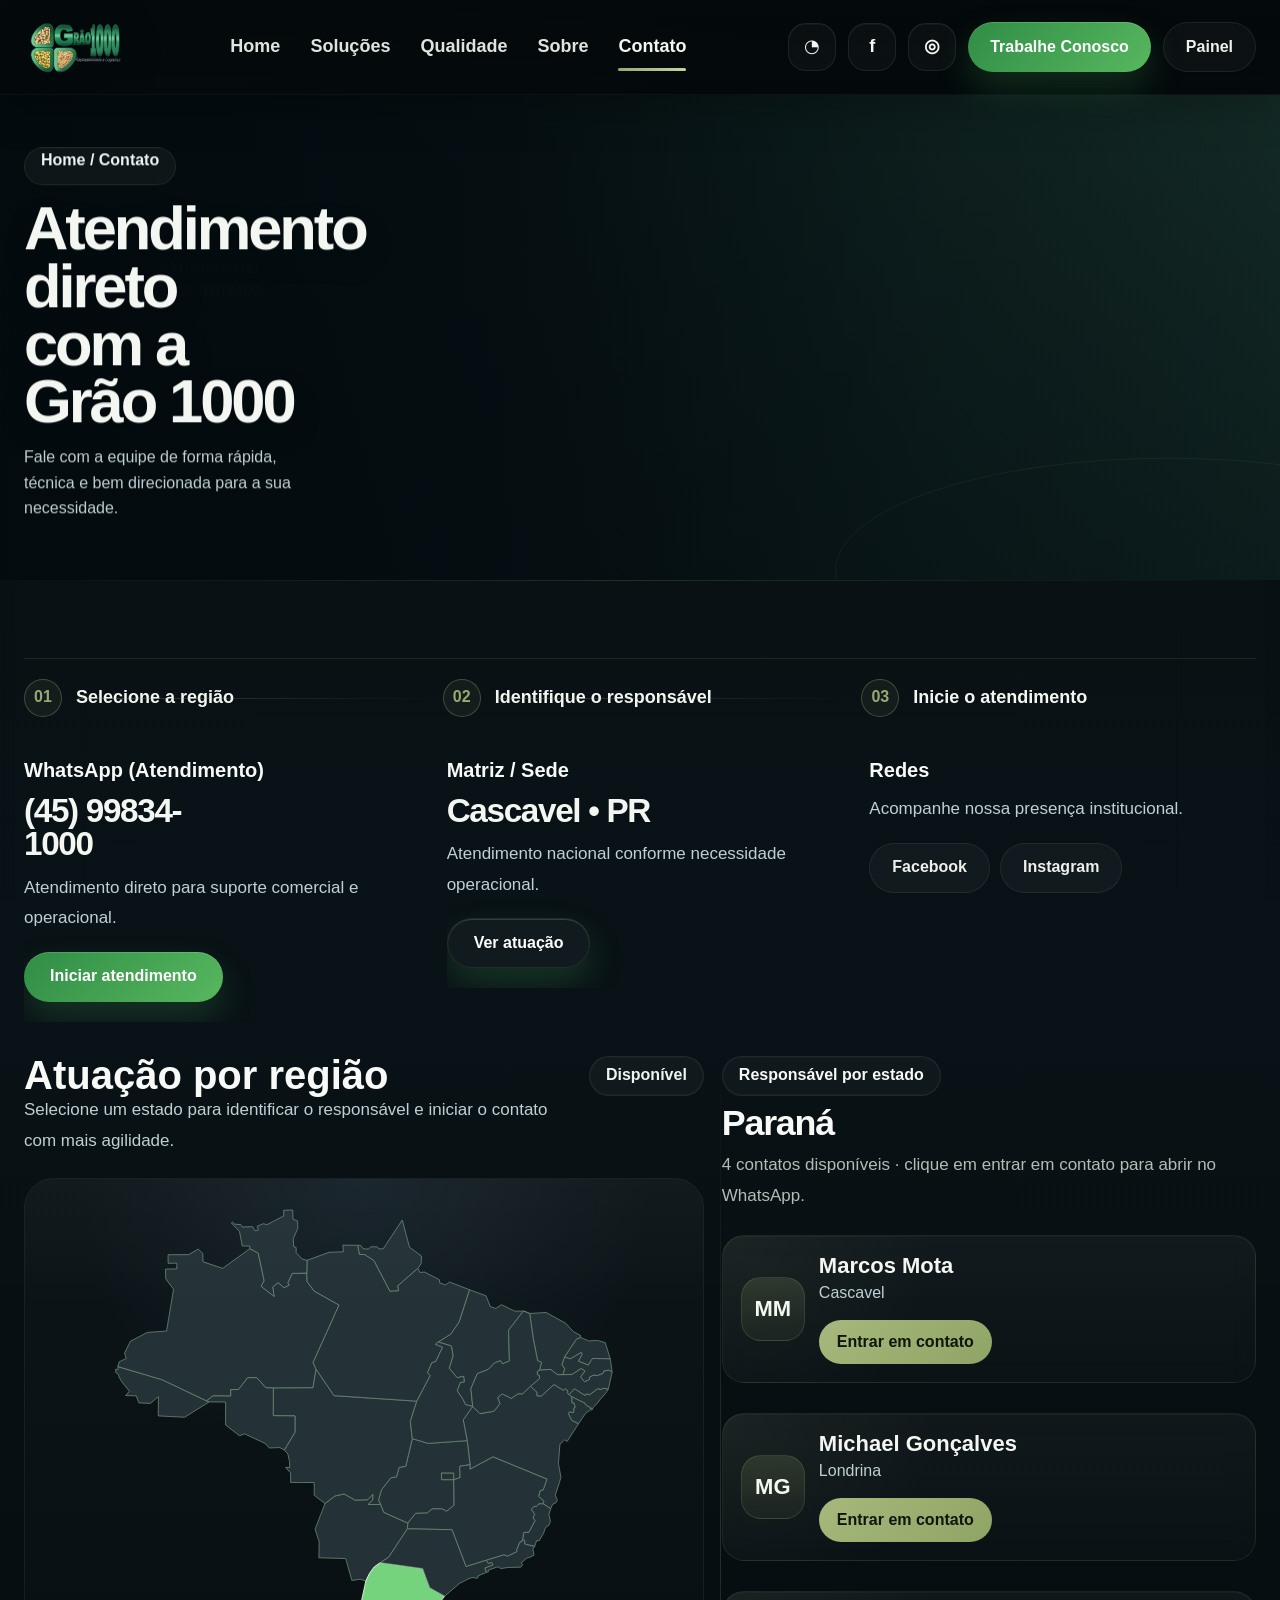
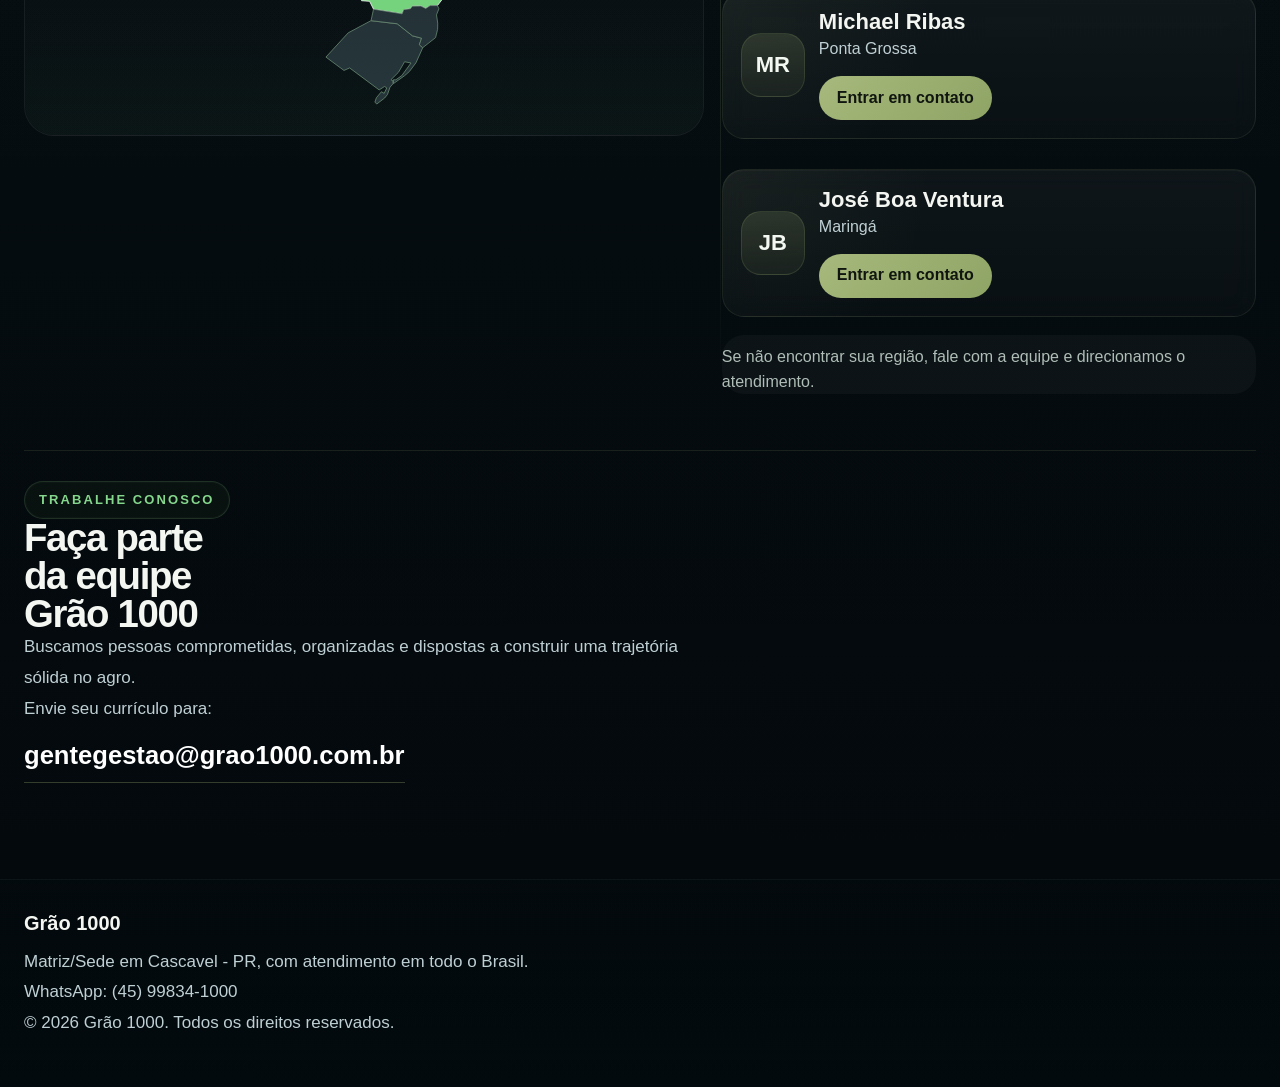
==== commit bde7be3b: "Add files via upload" ====
--- a/contato.html
+++ b/contato.html
@@ -1,104 +1,138 @@
 <!DOCTYPE html>
+
 <html lang="pt-BR">
 <head>
 <meta charset="utf-8"/>
-<meta name="viewport" content="width=device-width, initial-scale=1"/>
-<title>Contato | Grão 1000</title>
-<meta name="description" content="Fale com a Grão 1000 e encontre o atendimento certo para a sua operação. Contato direto, presença nacional e direcionamento por região."/>
+<meta content="width=device-width, initial-scale=1" name="viewport"/>
+<title>Grão 1000 • Qualidade • Rastreabilidade • Pós-colheita</title>
+<meta content="Serviços técnicos de classificação, amostragem, supervisão e rastreabilidade de grãos (soja, milho, trigo, sorgo). Atendimento Brasil." name="description"/>
 <link href="assets/img/favicon.png" rel="icon"/>
 <link href="assets/css/style.css" rel="stylesheet"/>
 </head>
 <body class="page-contato">
 <header class="topbar" id="top">
-  <div class="container topbar__inner">
-    <a class="brand" href="index.html" aria-label="Grão 1000 - Home"><img class="brand__logo" src="assets/img/logo-grao1000.svg" alt="Grão 1000"/></a>
-    <nav class="nav" aria-label="Navegação principal">
-      <a class="nav__link" data-nav="home" href="index.html">Home</a><a class="nav__link" data-nav="solucoes" href="solucoes.html">Soluções</a><a class="nav__link" data-nav="qualidade" href="qualidade.html">Qualidade</a><a class="nav__link" data-nav="sobre" href="sobre.html">Sobre</a><a class="nav__link" data-nav="contato" href="contato.html">Contato</a>
-    </nav>
-    <div class="topbar__actions">
-      <a class="iconbtn iconbtn--wpp" href="#" id="wppTop" aria-label="WhatsApp"></a>
-      <a class="iconbtn iconbtn--fb" href="https://www.facebook.com/grao1000" id="fbTop" rel="noopener" target="_blank" aria-label="Facebook"></a>
-      <a class="iconbtn iconbtn--ig" href="https://www.instagram.com/grao.1000" id="igTop" rel="noopener" target="_blank" aria-label="Instagram"></a>
-      <a class="pillbtn pillbtn--careers" href="contato.html#trabalhe-conosco">Trabalhe Conosco</a>
-      <a class="pillbtn pillbtn--ghost" href="https://grao1000.com.br/painel/" id="painelBtn">Painel</a>
-    </div>
-    <button class="burger" id="burger" aria-label="Abrir menu"><span></span><span></span><span></span></button>
-  </div>
-  <div class="mobileNav" id="mobileNav" aria-hidden="true">
-    <a href="index.html">Home</a><a href="solucoes.html">Soluções</a><a href="qualidade.html">Qualidade</a><a href="sobre.html">Sobre</a><a href="contato.html">Contato</a><a href="contato.html#trabalhe-conosco">Trabalhe Conosco</a>
-    <div class="mobileNav__row"><a class="iconbtn iconbtn--wpp" href="#" id="wppTop_m" aria-label="WhatsApp"></a><a class="iconbtn iconbtn--fb" href="https://www.facebook.com/grao1000" id="fbTop_m" rel="noopener" target="_blank" aria-label="Facebook"></a><a class="iconbtn iconbtn--ig" href="https://www.instagram.com/grao.1000" id="igTop_m" rel="noopener" target="_blank" aria-label="Instagram"></a></div>
-    <div class="mobileNav__row"><a class="pillbtn pillbtn--ghost" href="https://grao1000.com.br/painel/" id="painelBtn_m">Painel</a></div>
-  </div>
+<div class="container topbar__inner">
+<a aria-label="Grão 1000 - Home" class="brand" href="index.html">
+<img alt="Grão 1000" class="brand__logo" src="assets/img/logo-grao1000.svg"/>
+
+</a>
+<nav aria-label="Navegação principal" class="nav">
+<a class="nav__link" data-nav="home" href="index.html">Home</a>
+<a class="nav__link" data-nav="solucoes" href="solucoes.html">Soluções</a>
+<a class="nav__link" data-nav="qualidade" href="qualidade.html">Qualidade</a>
+<a class="nav__link" data-nav="sobre" href="sobre.html">Sobre</a>
+<a class="nav__link" data-nav="contato" href="contato.html">Contato</a>
+</nav>
+<div class="topbar__actions">
+<a aria-label="WhatsApp" class="iconbtn iconbtn--wpp" href="#" id="wppTop"></a>
+<a aria-label="Facebook" class="iconbtn iconbtn--fb" href="https://www.facebook.com/grao1000" id="fbTop" rel="noopener" target="_blank"></a>
+<a aria-label="Instagram" class="iconbtn iconbtn--ig" href="https://www.instagram.com/grao.1000" id="igTop" rel="noopener" target="_blank"></a>
+<a class="pillbtn pillbtn--careers" href="contato.html#trabalhe-conosco">Trabalhe Conosco</a>
+<a class="pillbtn pillbtn--ghost" href="https://grao1000.com.br/painel/" id="painelBtn">Painel</a>
+</div>
+<button aria-label="Abrir menu" class="burger" id="burger">
+<span></span><span></span><span></span>
+</button>
+</div>
+<div aria-hidden="true" class="mobileNav" id="mobileNav">
+<a href="index.html">Home</a>
+<a href="solucoes.html">Soluções</a>
+<a href="qualidade.html">Qualidade</a>
+<a href="sobre.html">Sobre</a>
+<a href="contato.html">Contato</a>
+<a href="contato.html#trabalhe-conosco">Trabalhe Conosco</a>
+
+<div class="mobileNav__row">
+<a aria-label="WhatsApp" class="iconbtn iconbtn--wpp" href="#" id="wppTop_m"></a>
+<a aria-label="Facebook" class="iconbtn iconbtn--fb" href="https://www.facebook.com/grao1000" id="fbTop_m" rel="noopener" target="_blank"></a>
+<a aria-label="Instagram" class="iconbtn iconbtn--ig" href="https://www.instagram.com/grao.1000" id="igTop_m" rel="noopener" target="_blank"></a>
+</div>
+<div class="mobileNav__row">
+<a class="pillbtn pillbtn--ghost" href="https://grao1000.com.br/painel/" id="painelBtn_m">Painel</a>
+</div>
+</div>
 </header>
 <main>
-  <section class="pageHero">
-    <div class="container">
-      <div class="breadcrumb">Contato</div>
-      <h1>Atendimento direto para operações que exigem resposta técnica</h1>
-      <p>Entre em contato com a equipe para direcionar sua necessidade com mais rapidez, clareza e aderência à realidade da sua operação.</p>
-    </div>
-  </section>
+<section class="pageHero pageHero--contact">
+<div class="container">
+<div class="breadcrumb">Home / Contato</div>
+<h1>Atendimento direto com a Grão 1000</h1>
+<p class="muted">Fale com a equipe de forma rápida, técnica e bem direcionada para a sua necessidade.</p>
+</div>
+</section>
+<section class="section section--field section--contactMain">
+<div class="container">
+<div class="grid3">
+<div class="infoCard">
+<div class="infoCard__title">WhatsApp (Atendimento)</div>
+<div class="infoCard__big">(45) 99834-1000</div>
+<div class="muted">Atendimento direto para suporte comercial e operacional.</div>
+<div class="infoCard__actions">
+<a class="btn" href="#" id="wppCta">Iniciar atendimento</a>
+</div>
+</div>
+<div class="infoCard">
+<div class="infoCard__title">Matriz / Sede</div>
+<div class="infoCard__big">Cascavel • PR</div>
+<div class="muted">Atendimento nacional conforme necessidade operacional.</div>
+<div class="infoCard__actions">
+<a class="btn btn--ghost" href="#mapa">Ver atuação</a>
+</div>
+</div>
+<div class="infoCard">
+<div class="infoCard__title">Redes</div>
+<div class="muted">Acompanhe nossa presença institucional.</div>
+<div class="pillRow">
+<a class="pill" href="#" id="fbLink">Facebook</a>
+<a class="pill" href="#" id="igLink">Instagram</a>
+</div>
+</div>
+</div>
+<div class="miniFlow" data-anim>
+  <div class="miniFlow__item"><span>01</span><strong>Selecione a região</strong></div>
+  <div class="miniFlow__item"><span>02</span><strong>Identifique o responsável</strong></div>
+  <div class="miniFlow__item"><span>03</span><strong>Inicie o atendimento</strong></div>
+</div>
+<div class="mapWrap" id="mapa">
+<div class="mapLeft">
+<div class="mapHead">
+<div>
+<div class="mapTitle">Atuação por região</div>
+<div class="muted">Selecione um estado para identificar o responsável e iniciar o contato com mais agilidade.</div>
+</div>
+<span class="badge">Disponível</span>
+</div>
+<div aria-label="Atuação por região (interativo)" class="mapCanvas" id="brMap"></div>
+</div>
+<div class="mapRight">
+<div class="panelTag">Responsável por estado</div>
+<h3 id="stateTitle">Selecione um estado</h3>
+<div class="muted" id="stateHint">Selecione um estado para ver o responsável e iniciar o atendimento.</div>
+<div class="contactsList" id="stateContacts"></div>
+<div class="panelNote">
+            Se não encontrar sua região, fale com a equipe e direcionamos o atendimento.
+          </div>
+</div>
+</div><div class="careerCallout" id="trabalhe-conosco">
+<span class="eyebrow">Trabalhe Conosco</span>
+<h2>Faça parte da equipe Grão 1000</h2>
+<p class="muted">Buscamos pessoas comprometidas, organizadas e dispostas a construir uma trajetória sólida no agro.</p>
+<p class="muted">Envie seu currículo para:</p>
+<a class="careerCallout__email" href="mailto:gentegestao@grao1000.com.br">gentegestao@grao1000.com.br</a>
+</div>
 
-  <section class="section">
-    <div class="container contactGrid">
-      <div class="infoCard" data-anim>
-        <div class="infoCard__title">WhatsApp</div>
-        <div class="infoCard__big">(45) 99834-1000</div>
-        <div class="muted">Canal direto para atendimento comercial e operacional.</div>
-        <div class="infoCard__actions"><a class="btn btn--primary" href="#" id="wppCta">Iniciar atendimento</a></div>
-      </div>
-      <div class="infoCard" data-anim>
-        <div class="infoCard__title">Atuação</div>
-        <div class="infoCard__big">Nacional</div>
-        <div class="muted">Presença em diferentes regiões para apoiar operações do agro com padrão técnico.</div>
-      </div>
-    </div>
-
-    <div class="miniFlow" data-anim>
-      <div class="miniFlow__item"><span>01</span><strong>Informe sua região</strong></div>
-      <div class="miniFlow__item"><span>02</span><strong>Direcione a necessidade</strong></div>
-      <div class="miniFlow__item"><span>03</span><strong>Receba o atendimento</strong></div>
-    </div>
-
-    <div class="mapWrap" id="mapa">
-      <div class="mapLeft">
-        <div class="mapHead">
-          <div>
-            <div class="mapTitle">Atuação por região</div>
-            <div class="muted">Selecione um estado para identificar o responsável e iniciar o contato com mais agilidade.</div>
-          </div>
-          <span class="badge">Disponível</span>
-        </div>
-        <div class="mapCanvas" id="brMap" aria-label="Atuação por região (interativo)"></div>
-      </div>
-      <div class="mapRight">
-        <div class="panelTag">Responsável por estado</div>
-        <h3 id="stateTitle">Selecione um estado</h3>
-        <div class="muted" id="stateHint">Selecione um estado para ver o responsável e iniciar o atendimento.</div>
-        <div class="contactsList" id="stateContacts"></div>
-        <div class="panelNote">Se não encontrar sua região, fale com a equipe e o atendimento será direcionado corretamente.</div>
-      </div>
-    </div>
-
-    <div class="careerCallout" id="trabalhe-conosco">
-      <span class="eyebrow">Trabalhe Conosco</span>
-      <h2>Faça parte da equipe Grão 1000</h2>
-      <p class="muted">Buscamos pessoas comprometidas, organizadas e preparadas para crescer junto com uma operação que valoriza padrão, consistência e responsabilidade.</p>
-      <a class="careerCallout__email" href="mailto:gentegestao@grao1000.com.br">gentegestao@grao1000.com.br</a>
-    </div>
-  </section>
+</div>
+</section>
 </main>
 <footer class="footer">
-  <div class="container footer__inner">
-    <div class="footer__meta">
-      <strong>Grão 1000</strong>
-      <div class="muted">Classificação de grãos com padrão técnico, leitura confiável e atendimento direcionado.</div>
-      <div class="muted">Matriz em Cascavel - PR • Atendimento nacional</div>
-      <div class="muted">WhatsApp: (45) 99834-1000</div>
-      <div class="muted">© 2026 Grão 1000. Todos os direitos reservados.</div>
-    </div>
-    <div class="footer__nav"><a href="index.html">Home</a><a href="solucoes.html">Soluções</a><a href="qualidade.html">Qualidade</a><a href="sobre.html">Sobre</a></div>
-  </div>
+<div class="container footer__inner">
+<div class="footer__meta">
+<strong>Grão 1000</strong>
+<div class="muted">Matriz/Sede em Cascavel - PR, com atendimento em todo o Brasil.</div>
+<div class="muted">WhatsApp: (45) 99834-1000</div>
+<div class="muted">© 2026 Grão 1000. Todos os direitos reservados.</div>
+</div>
+</div>
 </footer>
 <script src="assets/js/data/responsaveis-mapa.js"></script>
 <script src="assets/js/main.js"></script>
--- a/assets/css/style.css
+++ b/assets/css/style.css
@@ -1,289 +1,2495 @@
+
 :root{
-  --bg:#04100f;
-  --bg-2:#071716;
-  --bg-3:#0c201d;
-  --panel:rgba(10,21,19,.74);
-  --panel-solid:#0b1918;
+  --bg:#041219;
+  --bg-2:#071a22;
+  --bg-3:#0b2230;
+  --panel:rgba(10,26,34,.72);
+  --panel-2:rgba(12,31,40,.88);
   --line:rgba(255,255,255,.08);
   --line-strong:rgba(255,255,255,.14);
-  --text:#f4f7f5;
-  --muted:#a7b6b0;
-  --green:#31c36b;
-  --green-2:#1f8f4b;
-  --green-soft:rgba(49,195,107,.12);
-  --glow:rgba(49,195,107,.18);
-  --shadow:0 30px 80px rgba(0,0,0,.34);
-  --radius-xl:36px;
-  --radius-lg:26px;
-  --radius-md:20px;
+  --text:#f8fafc;
+  --muted:#a9bcc6;
+  --accent:#f5b318;
+  --accent-2:#22c55e;
+  --accent-soft:rgba(34,197,94,.12);
+  --shadow:0 24px 60px rgba(0,0,0,.28);
+  --radius-xl:32px;
+  --radius-lg:24px;
+  --radius-md:18px;
   --radius-sm:14px;
-  --max:1240px;
-}
-*{box-sizing:border-box;margin:0;padding:0}
+  --max:1200px;
+}
+*{margin:0;padding:0;box-sizing:border-box}
 html{scroll-behavior:smooth}
 body{
-  font-family:Inter,-apple-system,BlinkMacSystemFont,"Segoe UI",Roboto,Arial,sans-serif;
+  font-family: Inter, -apple-system, BlinkMacSystemFont, "Segoe UI", Roboto, Arial, sans-serif;
+  background:
+    radial-gradient(1200px 500px at 10% 0%, rgba(34,197,94,.08), transparent 60%),
+    radial-gradient(900px 500px at 90% 10%, rgba(245,179,24,.08), transparent 55%),
+    linear-gradient(180deg,#041219 0%,#041720 35%,#03121a 100%);
   color:var(--text);
   line-height:1.55;
-  background:
-    radial-gradient(900px 480px at 8% 0%, rgba(49,195,107,.1), transparent 62%),
-    radial-gradient(760px 420px at 100% 10%, rgba(49,195,107,.06), transparent 55%),
-    linear-gradient(180deg, #04100f 0%, #061413 38%, #071110 100%);
   overflow-x:hidden;
 }
 img{max-width:100%;display:block}
 a{color:inherit;text-decoration:none}
 button{font:inherit}
 .container{width:min(var(--max), calc(100% - 40px));margin-inline:auto}
-.section{padding:108px 0;position:relative}
-.section--tight{padding:72px 0}
-.eyebrow,.tag,.chip,.badge,.panelTag,.breadcrumb{
-  display:inline-flex;align-items:center;gap:10px;min-height:40px;padding:0 16px;border-radius:999px;
-  border:1px solid rgba(255,255,255,.08);background:rgba(255,255,255,.035);color:#dce9e2;font-weight:700;font-size:14px;letter-spacing:.03em
-}
-.eyebrow::before,.tag::before{content:"";width:8px;height:8px;border-radius:50%;background:var(--green);box-shadow:0 0 0 6px rgba(49,195,107,.14)}
 .muted{color:var(--muted)}
-.lead{color:#dfe8e3;font-size:clamp(18px,1.45vw,22px);line-height:1.72;max-width:58ch}
-.h2,h2{font-size:clamp(32px,4.2vw,64px);line-height:.98;letter-spacing:-.04em;font-weight:800}
-.h3,h3{font-size:clamp(22px,2.1vw,34px);line-height:1.02;letter-spacing:-.03em;font-weight:780}
-h1{font-size:clamp(48px,7vw,96px);line-height:.94;letter-spacing:-.05em;font-weight:820}
+.lead{color:#dce8ee;font-size:clamp(16px,1.35vw,21px);line-height:1.65}
+h1,h2,h3{font-weight:800;letter-spacing:-.035em;line-height:1.02}
+h1{font-size:clamp(42px,7vw,84px)}
+h2{font-size:clamp(30px,4vw,56px)}
+h3{font-size:clamp(22px,2vw,34px)}
 p{max-width:70ch}
-.btn,.pillbtn,.iconbtn{
-  position:relative;overflow:hidden;display:inline-flex;align-items:center;justify-content:center;gap:10px;
-  min-height:54px;padding:0 24px;border-radius:999px;border:1px solid transparent;font-weight:750;
-  transition:transform .2s ease, background .2s ease, border-color .2s ease, box-shadow .2s ease;
-}
-.btn:hover,.pillbtn:hover,.iconbtn:hover{transform:translateY(-2px)}
-.btn--primary,.pillbtn--careers{
-  background:linear-gradient(135deg, #27b55f, #38d274);color:#05100c;
-  box-shadow:0 14px 34px rgba(49,195,107,.24), inset 0 1px 0 rgba(255,255,255,.25)
-}
-.btn--ghost,.pillbtn--ghost{
-  background:rgba(255,255,255,.035);color:#f2f6f4;border-color:var(--line)
-}
+ul{list-style:none}
+
+.topbar{
+  position:fixed; inset:0 0 auto 0; z-index:1000;
+  background:linear-gradient(180deg, rgba(3,15,20,.96), rgba(3,15,20,.78));
+  border-bottom:1px solid rgba(255,255,255,.05);
+  backdrop-filter: blur(18px);
+  -webkit-backdrop-filter: blur(18px);
+  box-shadow:0 8px 40px rgba(0,0,0,.22);
+}
+.topbar__inner{
+  min-height:104px;
+  display:grid;
+  grid-template-columns:auto 1fr auto;
+  align-items:center;
+  gap:28px;
+}
+.brand{display:flex;align-items:center}
+.brand__logo{height:92px; width:auto; filter:drop-shadow(0 10px 24px rgba(0,0,0,.24))}
+.nav{display:flex;justify-content:center;align-items:center;gap:30px}
+.nav__link{
+  position:relative;
+  color:#eef5f8;
+  font-size:20px;
+  font-weight:700;
+  opacity:.92;
+}
+.nav__link::after{
+  content:"";
+  position:absolute; left:0; right:0; bottom:-10px;
+  height:3px; border-radius:999px;
+  background:linear-gradient(90deg,var(--accent-2),#7cf29f);
+  transform:scaleX(0); transform-origin:left;
+  transition:transform .28s ease;
+}
+.nav__link:hover,.nav__link.active{opacity:1}
+.nav__link:hover::after,.nav__link.active::after{transform:scaleX(1)}
+.topbar__actions{display:flex;align-items:center;gap:12px}
 .iconbtn{
-  width:48px;height:48px;padding:0;border-color:var(--line);background:rgba(255,255,255,.035);color:#f4f7f5
-}
+  width:48px; height:48px; border-radius:16px;
+  display:grid; place-items:center;
+  border:1px solid var(--line);
+  background:rgba(255,255,255,.04);
+  box-shadow:inset 0 1px 0 rgba(255,255,255,.04);
+  transition:transform .18s ease, border-color .2s ease, background .2s ease;
+}
+.iconbtn:hover{transform:translateY(-2px); border-color:rgba(34,197,94,.28); background:rgba(255,255,255,.06)}
 .iconbtn::before{font-size:18px}
 .iconbtn--wpp::before{content:"◔"}
-.iconbtn--fb::before{content:"f";font-weight:800}
-.iconbtn--ig::before{content:"◎";font-weight:800}
-.btn::after,.pillbtn::after,.iconbtn::after{
-  content:"";position:absolute;inset:auto;left:var(--mx,50%);top:var(--my,50%);width:0;height:0;transform:translate(-50%,-50%);
-  background:radial-gradient(circle, rgba(255,255,255,.22), transparent 58%);transition:width .28s ease,height .28s ease;pointer-events:none
-}
-.btn:hover::after,.pillbtn:hover::after,.iconbtn:hover::after{width:180px;height:180px}
-.grid{display:grid;gap:24px}
-.grid-2{display:grid;grid-template-columns:repeat(2,minmax(0,1fr));gap:30px}
-.grid-3{display:grid;grid-template-columns:repeat(3,minmax(0,1fr));gap:24px}
-.grid-4{display:grid;grid-template-columns:repeat(4,minmax(0,1fr));gap:20px}
-.card,.infoCard,.metricTile,.serviceCard,.contactItem,.mapLeft,.mapRight,.careerCallout,.processCard,.highlightCard,.statCard,.quotePanel,.timelineCard,.surface{
-  position:relative;border:1px solid var(--line);background:linear-gradient(180deg, rgba(255,255,255,.04), rgba(255,255,255,.02));
-  border-radius:var(--radius-lg);box-shadow:var(--shadow);overflow:hidden
-}
-.card::before,.infoCard::before,.metricTile::before,.serviceCard::before,.mapLeft::before,.mapRight::before,.careerCallout::before,.processCard::before,.highlightCard::before,.statCard::before,.quotePanel::before,.timelineCard::before,.surface::before{
-  content:"";position:absolute;inset:0;pointer-events:none;
-  background:linear-gradient(135deg, rgba(255,255,255,.04), transparent 38%, transparent 62%, rgba(49,195,107,.05));
-}
-[data-anim],.aboutTimeline article,.miniFlow__item{opacity:0;transform:translateY(22px);transition:opacity .6s ease, transform .6s ease}
-.is-visible{opacity:1 !important;transform:none !important}
-
+.iconbtn--fb::before{content:"f"; font-weight:800}
+.iconbtn--ig::before{content:"◎"; font-weight:700}
+
+.pillbtn,.btn,.pill,.chip{
+  display:inline-flex; align-items:center; justify-content:center;
+  min-height:50px; padding:0 22px;
+  border-radius:999px; font-weight:800;
+  transition:transform .18s ease, box-shadow .2s ease, border-color .2s ease, background .2s ease;
+}
+.pillbtn:hover,.btn:hover,.pill:hover,.chip:hover{transform:translateY(-2px)}
+.pillbtn--careers,.btn,.btn--primary{
+  color:#fff;
+  background:linear-gradient(135deg,#f6b51c,#f2a90c);
+  box-shadow:0 14px 30px rgba(245,179,24,.22), inset 0 1px 0 rgba(255,255,255,.16);
+}
+.pillbtn--ghost,.btn--ghost,.pill{
+  background:rgba(255,255,255,.04);
+  border:1px solid var(--line);
+  color:#eff6fa;
+}
+.btn{padding:0 26px}
+.burger{
+  display:none; width:46px;height:46px;border:none;background:transparent;color:white;cursor:pointer
+}
+.burger span{
+  display:block;height:2px;background:#fff;border-radius:4px;margin:7px 0;transition:.25s ease
+}
+.mobileNav{
+  display:none;
+  border-top:1px solid rgba(255,255,255,.05);
+  padding:18px 20px 24px;
+  background:rgba(3,15,20,.96)
+}
+.mobileNav.is-open{display:block}
+.mobileNav>a{display:block;padding:12px 0;color:#eef4f8;font-weight:700}
+.mobileNav__row{display:flex;gap:12px;flex-wrap:wrap;margin-top:14px}
+
+main{padding-top:104px}
+.hero,.pageHero{
+  position:relative;
+  overflow:hidden;
+}
+.hero::before,.pageHero::before{
+  content:"";
+  position:absolute; inset:0;
+  background:
+    linear-gradient(90deg, rgba(2,10,14,.88) 0%, rgba(2,10,14,.66) 38%, rgba(2,10,14,.34) 100%),
+    linear-gradient(180deg, rgba(8,20,28,.14), rgba(8,20,28,.08));
+  pointer-events:none;
+}
+.hero--campo{
+  min-height:760px;
+  background:
+    linear-gradient(180deg, rgba(5,17,23,.24), rgba(5,17,23,.62)),
+    url("../img/bg-field.webp") center/cover no-repeat;
+}
+.hero--service{
+  min-height:540px;
+  background:
+    linear-gradient(180deg, rgba(5,17,23,.24), rgba(5,17,23,.58)),
+    url("../img/bg-grains.webp") center/cover no-repeat;
+}
+.hero__inner,.hero__content,.pageHero .container{
+  position:relative; z-index:1;
+}
+.hero__inner{
+  min-height:760px; display:flex; align-items:center;
+}
+.hero__copy{max-width:780px}
+.hero__copy .tag,.kicker{
+  display:inline-flex; align-items:center; min-height:42px; padding:0 18px;
+  border-radius:999px; border:1px solid rgba(255,255,255,.09);
+  background:rgba(255,255,255,.05);
+  color:#ffdb7d; font-weight:800; font-size:18px; margin-bottom:18px
+}
+.hero__copy h1{max-width:12ch; text-wrap:balance}
+.hero__copy p{margin-top:20px;color:#d6e3ea;font-size:clamp(18px,1.7vw,26px)}
+.hero__cta,.hero__actions{display:flex;gap:14px;flex-wrap:wrap;margin-top:26px}
+
+.pageHero{
+  padding:64px 0 46px;
+  min-height:340px;
+  background:
+    linear-gradient(180deg, rgba(5,17,23,.24), rgba(5,17,23,.52)),
+    url("../img/bg-grains.webp") center/cover no-repeat;
+}
+.pageHero .container{display:flex;flex-direction:column;justify-content:flex-end;min-height:230px}
+.breadcrumb{
+  display:inline-flex; width:max-content; margin-bottom:14px;
+  min-height:38px; padding:0 16px; border-radius:999px;
+  background:rgba(255,255,255,.04); border:1px solid var(--line); color:#dbe8ee; font-weight:700
+}
+.pageHero h1{max-width:14ch}
+.pageHero p{margin-top:14px; max-width:56ch; font-size:clamp(17px,1.45vw,22px)}
+.chips,.pillRow{display:flex;gap:10px;flex-wrap:wrap}
+.chip{
+  min-height:40px; padding:0 16px; background:rgba(255,255,255,.05);
+  border:1px solid var(--line); color:#e8f1f5; font-size:14px; font-weight:700
+}
+.chip--soft{
+  background:rgba(34,197,94,.14); border-color:rgba(34,197,94,.18); color:#d8ffe3
+}
+
+.section{padding:88px 0}
+.section--field{background:linear-gradient(180deg, rgba(255,255,255,.015), rgba(255,255,255,0))}
+.sectionHead{
+  display:flex; flex-direction:column; gap:10px; margin-bottom:30px
+}
+.sectionHead--essencia{margin-bottom:20px}
+.eyebrow,.ribbon,.badge,.panelTag{
+  width:max-content;
+  display:inline-flex; align-items:center;
+  min-height:40px; padding:0 16px;
+  border-radius:999px;
+  border:1px solid rgba(255,255,255,.08);
+  background:rgba(255,255,255,.04);
+  color:#eef6fa; font-weight:800
+}
+.ribbon{background:rgba(255,255,255,.03)}
+.h2{font-size:clamp(30px,3vw,48px)}
+.sectionDivider{display:block;width:100%;height:80px}
+.band--alt{
+  background:
+    radial-gradient(700px 340px at 10% 20%, rgba(34,197,94,.07), transparent 70%),
+    linear-gradient(180deg, rgba(255,255,255,.01), rgba(255,255,255,.02));
+}
+.split{
+  display:grid; grid-template-columns:minmax(0,1.05fr) minmax(0,.95fr);
+  gap:34px; align-items:start
+}
+.kpiRow{
+  display:grid; grid-template-columns:repeat(3, minmax(0,1fr)); gap:16px; margin-top:24px
+}
+.kpi,.cardLink,.serviceCard,.card,.infoCard,.trustCard,.deliverablesModern__card,.pfCard,.fbPost,.richTextBlock,.mapLeft,.mapRight,.careerCallout,.proposalDeliver,.ctaStrip{
+  position:relative;
+  background:linear-gradient(180deg, rgba(255,255,255,.035), rgba(255,255,255,.018));
+  border:1px solid rgba(255,255,255,.08);
+  border-radius:var(--radius-xl);
+  box-shadow:var(--shadow);
+  overflow:hidden;
+}
+.kpi::before,.cardLink::before,.serviceCard::before,.card::before,.infoCard::before,.trustCard::before,.deliverablesModern__card::before,.pfCard::before,.richTextBlock::before,.mapLeft::before,.mapRight::before,.careerCallout::before,.proposalDeliver::before,.ctaStrip::before{
+  content:""; position:absolute; inset:0; pointer-events:none;
+  background:linear-gradient(135deg, rgba(255,255,255,.06), transparent 42%, transparent 58%, rgba(34,197,94,.045));
+}
+.kpi{
+  padding:24px 22px;
+  min-height:158px;
+}
+.kpi b{
+  display:block; margin-top:12px;
+  font-size:clamp(28px,4.2vw,64px); line-height:.95; letter-spacing:-.05em
+}
+.cards3{
+  display:grid; grid-template-columns:repeat(3, minmax(0,1fr)); gap:22px
+}
+.cardLink,.serviceCard,.card,.trustCard,.deliverablesModern__card{
+  padding:28px; min-height:100%;
+  transition:transform .2s ease, border-color .2s ease, box-shadow .2s ease
+}
+.cardLink:hover,.serviceCard:hover,.card:hover,.trustCard:hover,.deliverablesModern__card:hover{
+  transform:translateY(-4px);
+  border-color:rgba(34,197,94,.22);
+  box-shadow:0 28px 60px rgba(0,0,0,.26), 0 0 0 1px rgba(34,197,94,.06)
+}
+.cardLink__title,.serviceCard h3,.card h3,.trustCard h3{
+  font-size:clamp(26px,2.2vw,36px);
+  line-height:.98;
+  margin-bottom:14px
+}
+.cardLink__text,.serviceCard p,.card p,.trustCard p{font-size:18px;color:#d8e7ed}
+.cardLink__meta{
+  margin-top:20px; color:#f3f9fc; font-weight:800; font-size:17px
+}
+.serviceCard__top{display:flex; gap:16px; align-items:flex-start}
+.serviceCard__icon,.card__icon,.trustIcon{
+  width:58px;height:58px;border-radius:18px;
+  display:grid; place-items:center;
+  background:rgba(34,197,94,.14);
+  font-size:28px; box-shadow:inset 0 1px 0 rgba(255,255,255,.08)
+}
+.bullets{display:flex;flex-direction:column;gap:12px;margin-top:18px}
+.bullets li{
+  position:relative; padding-left:24px; color:#e8f1f5; font-weight:600
+}
+.bullets li::before{
+  content:""; position:absolute; left:0; top:.62em;
+  width:10px;height:10px;border-radius:999px;background:var(--accent-2);
+  box-shadow:0 0 0 6px rgba(34,197,94,.12)
+}
+
+.fbGrid{
+  display:grid; grid-template-columns:repeat(4,minmax(0,1fr)); gap:18px
+}
+.fbPost{display:flex;flex-direction:column;min-height:100%}
+.fbPost__img{aspect-ratio:4/3;background-size:cover;background-position:center}
+.fbPost__body{padding:20px;display:flex;flex-direction:column;gap:14px;min-height:100%}
+.fbPost__meta{display:flex;justify-content:space-between;gap:8px;font-size:13px;font-weight:800;color:#e9f4f8}
+.fbPost__tag,.fbPost__date{
+  min-height:32px;padding:0 12px;border-radius:999px;background:rgba(255,255,255,.05);border:1px solid var(--line);display:inline-flex;align-items:center
+}
+.fbPost__text{color:#d7e5eb;font-size:16px}
+.fbPost__link{margin-top:auto;font-weight:800;color:#fff}
+.ctaStrip{
+  margin-top:24px; padding:20px 24px;
+  display:flex; align-items:center; justify-content:space-between; gap:16px
+}
+.trustGrid{
+  display:grid; grid-template-columns:repeat(4,minmax(0,1fr)); gap:20px
+}
+
+.section--proposal{padding-top:32px}
+.proposalHead--pro{
+  display:grid; grid-template-columns:minmax(0,1fr) auto; gap:24px; align-items:end; margin-bottom:24px
+}
+.proposalHead__copy{max-width:860px}
+.proposalHead--pro h2{max-width:13ch; margin-bottom:12px}
+.proposalCTA__hint{margin-top:8px; font-size:13px}
+.proposalFlow--pro{
+  display:grid; grid-template-columns:repeat(3,minmax(0,1fr)); gap:24px
+}
+.pfCard--pro{
+  padding:28px; min-height:420px;
+  display:flex; flex-direction:column; justify-content:space-between
+}
+.pfTop--clean{
+  display:flex; flex-direction:column; align-items:flex-start; gap:18px
+}
+.pfBadge{
+  width:42px;height:42px;border-radius:999px;display:grid;place-items:center;
+  background:rgba(255,255,255,.05);border:1px solid rgba(255,255,255,.08);font-size:23px;font-weight:800
+}
+.pfTop--clean h3{max-width:8ch}
+.pfChecks{display:flex;flex-direction:column;gap:14px;margin-top:24px}
+.pfPill{
+  position:relative; width:max-content; max-width:100%;
+  display:inline-flex; align-items:center;
+  padding:12px 18px 12px 48px;
+  border-radius:999px;
+  background:rgba(255,255,255,.05);
+  border:1px solid rgba(255,255,255,.09);
+  font-weight:800; color:#f6fbfd; font-size:18px;
+  opacity:0; transform:translateY(12px); animation:fadeUp .5s ease forwards
+}
+.pfPill::before{
+  content:"✓";
+  position:absolute; left:14px; top:50%; transform:translateY(-50%);
+  width:22px;height:22px;border-radius:999px;
+  display:grid;place-items:center;
+  background:var(--accent-2); color:#fff; font-size:12px; box-shadow:0 0 0 7px rgba(34,197,94,.13)
+}
+.pfPill:nth-child(1){animation-delay:.06s}
+.pfPill:nth-child(2){animation-delay:.16s}
+.pfPill:nth-child(3){animation-delay:.26s}
+.proposalDeliver{margin-top:26px;padding:28px}
+.proposalDeliver__head{
+  display:grid; grid-template-columns:minmax(0,320px) 1fr; gap:24px; align-items:end; margin-bottom:20px
+}
+.proposalDeliver__head h3{font-size:clamp(28px,3vw,44px)}
+.deliverablesModern--pro{display:grid; grid-template-columns:repeat(3,minmax(0,1fr)); gap:22px}
+.deliverablesModern__card{display:flex;flex-direction:column;min-height:250px}
+.deliverablesModern__icon{margin-bottom:18px}
+.deliverablesModern__card p{margin:0 0 18px}
+.deliverablesModern__card .chip--soft{margin-top:auto;width:max-content}
+
+.grid3{
+  display:grid; grid-template-columns:repeat(3,minmax(0,1fr)); gap:22px
+}
+.section--contactMain .container{
+  display:flex; flex-direction:column
+}
+.section--contactMain .mapWrap{order:1}
+.section--contactMain .grid3{order:2; margin-top:22px}
+.section--contactMain .careerCallout{order:3; margin-top:22px}
+.infoCard{padding:28px}
+.infoCard__title{font-size:22px;font-weight:800;color:#f2f8fb}
+.infoCard__big{font-size:clamp(34px,3vw,56px);line-height:.95;margin:14px 0 10px;font-weight:900;letter-spacing:-.04em}
+.infoCard__actions{margin-top:18px}
+.pillRow{margin-top:18px}
+.mapWrap{
+  display:grid; grid-template-columns:minmax(0,1.25fr) minmax(320px,.75fr); gap:22px;
+}
+.mapLeft,.mapRight,.careerCallout{padding:28px}
+.mapHead{display:flex; justify-content:space-between; align-items:flex-start; gap:14px; margin-bottom:18px}
+.mapTitle{font-size:clamp(30px,3vw,48px);font-weight:900;line-height:.98}
+.mapCanvas{
+  min-height:560px; border-radius:26px;
+  background:linear-gradient(180deg, rgba(255,255,255,.03), rgba(255,255,255,.02));
+  border:1px dashed rgba(255,255,255,.12);
+  display:grid; place-items:center; padding:18px; overflow:hidden
+}
+.mapCanvas .brMapSvg{width:100%;height:auto;max-height:520px}
+.mapCanvas .uf{
+  fill:#324f62 !important; stroke:#88a5b4 !important; stroke-width:2 !important;
+  transition:.18s ease !important; cursor:pointer
+}
+.mapCanvas .uf:hover{fill:#2e7b55 !important; transform:translateY(-1px)}
+.mapCanvas .uf.active{fill:#22c55e !important; stroke:#d7ffe3 !important}
+.mapRight h3{font-size:clamp(28px,3vw,44px);line-height:.98;margin:10px 0 10px}
+.contactsList{display:flex;flex-direction:column;gap:14px;margin-top:18px}
+.contactsList .contactItem{
+  padding:22px; border-radius:24px; border:1px solid rgba(32,59,43,.08);
+  background:rgba(255,255,255,.88); display:grid; grid-template-columns:72px 1fr; gap:16px; align-items:center;
+  box-shadow:0 12px 28px rgba(24,39,31,.06)
+}
+.contactsList .contactAvatar{
+  width:72px; height:72px; border-radius:20px; display:grid; place-items:center;
+  background:linear-gradient(180deg,#eef6ef,#ddebe0); color:var(--brand-700); font-weight:900; font-size:22px;
+  border:1px solid rgba(32,59,43,.08)
+}
+.contactsList .contactBody{display:flex; flex-direction:column; align-items:flex-start}
+.contactsList .contactName{font-size:18px;font-weight:900;color:var(--ink-900)}
+.contactsList .contactCity{font-size:16px;color:var(--muted);margin-top:4px}
+.contactsList .contactPhone{
+  display:inline-flex; align-items:center; justify-content:center; margin-top:14px; min-height:48px; padding:0 20px;
+  border-radius:16px; background:linear-gradient(135deg,#1f7a45,#166534); color:#fff; font-weight:900;
+  box-shadow:0 14px 30px rgba(22,101,52,.22)
+}
+.contactsList .contactPhone:hover{transform:translateY(-1px); filter:brightness(1.03)}
+.panelNote{margin-top:14px;padding:18px;border-radius:20px;background:rgba(255,255,255,.7);border:1px solid rgba(32,59,43,.08); color:var(--muted)}
+.careerCallout__email{display:inline-flex;margin-top:8px;font-size:clamp(22px,2vw,32px);font-weight:900;color:#fff}
+
+.richTextBlock{padding:30px}
+.richTextBlock p+ p{margin-top:16px}
+
+.footer{padding:28px 0 48px;border-top:1px solid rgba(255,255,255,.05);margin-top:18px}
+.footer__inner{display:flex;justify-content:space-between;gap:18px}
+.footer__meta strong{display:block;font-size:20px;margin-bottom:8px}
+
+[data-anim]{opacity:0; transform:translateY(24px); transition:opacity .5s ease, transform .5s ease}
+[data-anim].is-visible{opacity:1; transform:none}
+@keyframes fadeUp{to{opacity:1; transform:translateY(0)}}
+
+@media (max-width: 1180px){
+  .topbar__inner{grid-template-columns:auto auto; gap:18px}
+  .nav{display:none}
+  .topbar__actions{display:none}
+  .burger{display:block; justify-self:end}
+  .cards3,.trustGrid,.grid3,.proposalFlow--pro,.deliverablesModern--pro{grid-template-columns:1fr 1fr}
+  .fbGrid{grid-template-columns:1fr 1fr}
+  .mapWrap,.split,.proposalDeliver__head,.proposalHead--pro{grid-template-columns:1fr}
+}
+@media (max-width: 760px){
+  .container{width:min(var(--max), calc(100% - 26px))}
+  .topbar__inner{min-height:88px}
+  .brand__logo{height:74px}
+  main{padding-top:88px}
+  .hero--campo{min-height:620px}
+  .hero__inner{min-height:620px}
+  .hero__copy h1,.pageHero h1{max-width:none}
+  .kpiRow,.cards3,.trustGrid,.fbGrid,.grid3,.proposalFlow--pro,.deliverablesModern--pro{grid-template-columns:1fr}
+  .proposalHead--pro h2{max-width:none}
+  .pfCard--pro{min-height:auto}
+  .ctaStrip{flex-direction:column; align-items:flex-start}
+  .mapCanvas{min-height:420px}
+  .pfPill{font-size:16px}
+}
+
+
+/* ===== AJUSTES FINAIS ===== */
+.brand__logo{height:108px}
+.hero__copy{max-width:680px}
+.hero__copy h1{
+  font-size:clamp(38px,5.4vw,72px);
+  max-width:10ch;
+}
+.hero__copy p{
+  font-size:clamp(16px,1.25vw,22px);
+  max-width:32ch;
+}
+.proposalHead--compact{
+  display:flex;
+  align-items:center;
+  justify-content:space-between;
+  gap:20px;
+  margin-bottom:18px;
+}
+.proposalHead--compact .proposalHead__copy{max-width:none}
+.proposalHead--compact .eyebrow{margin-bottom:0}
+.proposalHead--compact h2,
+.proposalHead--compact p{display:none}
+.richTextBlock--justify p{
+  text-align:justify;
+  text-justify:inter-word;
+}
+.mapCanvas{
+  background:linear-gradient(180deg, rgba(255,255,255,.04), rgba(255,255,255,.025));
+}
+.mapCanvas .uf{
+  fill:#39586b !important;
+  stroke:#93b1bf !important;
+  stroke-width:2.2 !important;
+  fill-opacity:1 !important;
+}
+.mapCanvas .uf:hover{
+  fill:#2f855a !important;
+  stroke:#d6fbe2 !important;
+}
+.mapCanvas .uf.active{
+  fill:#22c55e !important;
+  stroke:#f0fff4 !important;
+}
+@media (max-width: 760px){
+  .brand__logo{height:84px}
+  .hero__copy h1{max-width:none}
+  .proposalHead--compact{
+    align-items:flex-start;
+    flex-direction:column;
+  }
+}
+
+
+/* ===== POLIMENTO MULTINACIONAL 2 ===== */
+:root{ --mxw:1280px; }
+.container{ width:min(var(--mxw), calc(100% - 48px)); }
+.brand__logo{ height:118px; filter:drop-shadow(0 10px 24px rgba(0,0,0,.28)); }
+.topbar__inner{ min-height:110px; }
+main{ padding-top:110px; }
+
+.hero--campo{
+  min-height:720px;
+  background:
+    linear-gradient(90deg, rgba(2,11,15,.88) 0%, rgba(2,11,15,.72) 34%, rgba(2,11,15,.36) 100%),
+    linear-gradient(180deg, rgba(5,17,23,.18), rgba(5,17,23,.52)),
+    url("../img/bg-field.webp") center/cover no-repeat;
+}
+.hero__inner{ min-height:720px; }
+.hero__copy{ max-width:860px; }
+.hero__copy h1{
+  max-width:13.5ch;
+  font-size:clamp(36px, 5.2vw, 76px);
+  line-height:.96;
+  text-wrap:balance;
+}
+.hero__copy h1 .nowrap{ white-space:nowrap; }
+.hero__copy p{
+  max-width:34ch;
+  font-size:clamp(15px, 1.2vw, 21px);
+  line-height:1.62;
+  color:#d9e7ed;
+}
+.hero__copy .tag{
+  margin-bottom:20px;
+  min-height:46px;
+  font-size:17px;
+  color:#ffd472;
+}
+
+.sectionHead--essencia{ margin-bottom:24px; }
+.sectionHead--essencia + .cards3{ align-items:stretch; }
+.sectionHead--essencia + .cards3 .cardLink{ min-height:228px; }
+.sectionHead--essencia + .cards3 .cardLink__title{ font-size:24px; margin-bottom:18px; }
+.sectionHead--essencia + .cards3 .cardLink__text{ font-size:16px; line-height:1.7; color:#dde8ee; }
+
+.split{ grid-template-columns:minmax(0, 1.08fr) minmax(0, .92fr); gap:30px; }
+.band--alt .cards3{ grid-template-columns:repeat(3, minmax(0,1fr)); gap:18px; }
+.band--alt .cardLink{
+  min-height:438px;
+  padding:26px 24px;
+  display:flex;
+  flex-direction:column;
+  justify-content:space-between;
+  background:
+    linear-gradient(180deg, rgba(255,255,255,.04), rgba(255,255,255,.018)),
+    radial-gradient(circle at top left, rgba(34,197,94,.08), transparent 58%);
+}
+.band--alt .cardLink__title{ font-size:clamp(22px, 1.8vw, 30px); line-height:.98; max-width:10ch; }
+.band--alt .cardLink__text{ margin-top:14px; font-size:15px; line-height:1.72; max-width:22ch; }
+.band--alt .cardLink__meta{ margin-top:auto; padding-top:20px; font-size:14px; line-height:1.55; color:#f4fbfd; }
+
+.kpiRow{ gap:14px; max-width:620px; }
+.kpi{ min-height:148px; padding:22px 20px; }
+.kpi b{ font-size:clamp(24px, 3.6vw, 56px); }
+
+.richTextBlock--narrow{ max-width:980px; margin-inline:auto; padding:34px 40px; }
+.richTextBlock--justify p{
+  text-align:justify;
+  text-justify:inter-word;
+  line-height:1.95;
+  font-size:16px;
+  max-width:none;
+}
+.richTextBlock--justify p + p{ margin-top:22px; }
+
+.mapWrap{ gap:18px; grid-template-columns:minmax(0, 1.18fr) minmax(360px, .82fr); }
+.mapLeft, .mapRight{ padding:26px; }
+.mapCanvas{ min-height:560px; display:grid; place-items:center; }
+.mapCanvas svg, .mapCanvas .brMapSvg{
+  width:100%; max-width:720px; height:auto; display:block;
+}
+.mapCanvas .uf{
+  fill:#3c596b !important;
+  stroke:#9fbcce !important;
+  stroke-width:2.4 !important;
+  fill-opacity:1 !important;
+  filter:none !important;
+}
+.mapCanvas .uf:hover{ fill:#2f855a !important; stroke:#eefef4 !important; }
+.mapCanvas .uf.active{ fill:#22c55e !important; stroke:#ffffff !important; }
+
+@media (max-width:1180px){
+  .container{ width:min(var(--mxw), calc(100% - 36px)); }
+  .brand__logo{ height:98px; }
+  .topbar__inner{ min-height:96px; }
+  main{ padding-top:96px; }
+  .hero__copy h1{ max-width:11ch; font-size:clamp(34px, 5vw, 64px); }
+  .split{ grid-template-columns:1fr; }
+  .mapWrap{ grid-template-columns:1fr; }
+}
+@media (max-width:900px){
+  .band--alt .cards3, .proposalFlow--pro, .deliverablesModern--pro, .cards3, .grid3, .trustGrid, .fbGrid{ grid-template-columns:1fr; }
+  .band--alt .cardLink, .pfCard--pro{ min-height:auto; }
+  .richTextBlock--narrow{ padding:28px 24px; }
+}
+
+
+/* ===== AJUSTE DOS CARDS - COMO ENTREGAMOS ===== */
+.band--alt .split{
+  grid-template-columns: minmax(0, 1.2fr) minmax(0, 1fr);
+  gap: 28px;
+  align-items: start;
+}
+
+.band--alt .cards3{
+  grid-template-columns: repeat(3, minmax(0, 1fr));
+  gap: 16px;
+  align-items: stretch;
+}
+
+.band--alt .cardLink{
+  min-height: 360px;
+  padding: 24px 22px;
+  display: flex;
+  flex-direction: column;
+  justify-content: space-between;
+}
+
+.band--alt .cardLink__title{
+  font-size: clamp(18px, 1.5vw, 26px);
+  line-height: 1.05;
+  max-width: 9ch;
+}
+
+.band--alt .cardLink__text{
+  margin-top: 12px;
+  font-size: 14px;
+  line-height: 1.65;
+  max-width: 20ch;
+}
+
+.band--alt .cardLink__meta{
+  margin-top: auto;
+  padding-top: 18px;
+  font-size: 13px;
+  line-height: 1.5;
+}
+
+@media (max-width: 1180px){
+  .band--alt .split{
+    grid-template-columns: 1fr;
+  }
+
+  .band--alt .cards3{
+    grid-template-columns: repeat(3, minmax(0, 1fr));
+  }
+}
+
+@media (max-width: 900px){
+  .band--alt .cards3{
+    grid-template-columns: 1fr;
+  }
+
+  .band--alt .cardLink{
+    min-height: auto;
+  }
+
+  .band--alt .cardLink__title,
+  .band--alt .cardLink__text{
+    max-width: none;
+  }
+}
+
+
+/* ===== HOME - COMO ENTREGAMOS EM QUADRADO ===== */
+.band--alt .split{
+  display:grid !important;
+  grid-template-columns: 1fr 1fr !important;
+  gap: 28px !important;
+  align-items:start !important;
+}
+
+.band--alt .split > div:first-child{
+  display:grid;
+  grid-template-columns: 1fr 1fr;
+  grid-template-areas:
+    "titulo titulo"
+    "texto texto"
+    "kpis cards";
+  gap: 22px;
+  align-items:start;
+}
+
+.band--alt .split > div:first-child .ribbon{
+  grid-area: titulo;
+  margin-bottom: 0;
+}
+
+.band--alt .split > div:first-child h2{
+  grid-area: titulo;
+  margin-top: 46px !important;
+  margin-bottom: 0 !important;
+}
+
+.band--alt .split > div:first-child .lead{
+  grid-area: texto;
+  max-width: none !important;
+  margin-top: 8px;
+}
+
+.band--alt .split > div:first-child .kpiRow{
+  grid-area: kpis;
+  display:flex !important;
+  flex-direction:column;
+  gap: 16px;
+  max-width: none !important;
+  margin-top: 0 !important;
+}
+
+.band--alt .split > div:first-child .kpi{
+  min-height: 132px;
+}
+
+.band--alt .split > div:first-child > div[style*="margin-top:14px"]{
+  grid-column: 1 / -1;
+  display:flex;
+  gap:12px;
+  flex-wrap:wrap;
+  margin-top: 2px !important;
+}
+
+.band--alt .split > div:last-child{
+  align-self:start;
+}
+
+.band--alt .split > div:last-child .cards3{
+  display:flex !important;
+  flex-direction:column;
+  gap: 16px !important;
+}
+
+.band--alt .split > div:last-child .cardLink{
+  min-height: 132px !important;
+  padding: 22px 22px !important;
+}
+
+.band--alt .split > div:last-child .cardLink__title{
+  max-width:none !important;
+  font-size: clamp(20px, 1.5vw, 26px) !important;
+  margin-bottom: 10px !important;
+}
+
+.band--alt .split > div:last-child .cardLink__text{
+  max-width:none !important;
+  margin-top: 0 !important;
+  font-size: 14px !important;
+  line-height: 1.6 !important;
+}
+
+.band--alt .split > div:last-child .cardLink__meta{
+  padding-top: 12px !important;
+  margin-top: auto !important;
+  font-size: 13px !important;
+  line-height: 1.45 !important;
+}
+
+@media (max-width: 1100px){
+  .band--alt .split{
+    grid-template-columns: 1fr !important;
+  }
+
+  .band--alt .split > div:first-child{
+    grid-template-columns: 1fr;
+    grid-template-areas:
+      "titulo"
+      "texto"
+      "kpis";
+  }
+
+  .band--alt .split > div:first-child h2{
+    margin-top: 14px !important;
+  }
+
+  .band--alt .split > div:first-child .kpiRow{
+    flex-direction:column;
+  }
+}
+
+@media (max-width: 768px){
+  .band--alt .split > div:last-child .cards3{
+    flex-direction:column;
+  }
+}
+
+
+/* ===== AJUSTE KPI LADO A LADO ===== */
+.band--alt .split > div:first-child .kpiRow{
+  display:grid !important;
+  grid-template-columns: repeat(3, minmax(0,1fr)) !important;
+  gap:16px !important;
+}
+
+.band--alt .split > div:first-child .kpi{
+  min-height:140px;
+}
+
+/* tablet */
+@media (max-width: 900px){
+  .band--alt .split > div:first-child .kpiRow{
+    grid-template-columns: repeat(2, 1fr);
+  }
+}
+
+/* mobile */
+@media (max-width: 600px){
+  .band--alt .split > div:first-child .kpiRow{
+    grid-template-columns: 1fr;
+  }
+}
+
+
+/* ===== NÍVEL EXECUTIVO - KPIs ===== */
+.band--alt .split > div:first-child .kpiRow{
+  gap:18px !important;
+}
+
+.band--alt .split > div:first-child .kpi{
+  position:relative;
+  min-height:164px !important;
+  padding:22px 22px 18px !important;
+  border-radius:28px;
+  background:
+    linear-gradient(180deg, rgba(255,255,255,.055), rgba(255,255,255,.02)),
+    radial-gradient(circle at top left, rgba(34,197,94,.10), transparent 56%);
+  border:1px solid rgba(255,255,255,.09);
+  box-shadow:
+    0 18px 42px rgba(0,0,0,.22),
+    inset 0 1px 0 rgba(255,255,255,.05);
+  overflow:hidden;
+}
+
+.band--alt .split > div:first-child .kpi::before{
+  content:"";
+  position:absolute;
+  top:18px;
+  right:18px;
+  width:42px;
+  height:42px;
+  border-radius:14px;
+  display:grid;
+  place-items:center;
+  font-size:18px;
+  background:rgba(255,255,255,.05);
+  border:1px solid rgba(255,255,255,.08);
+  box-shadow:inset 0 1px 0 rgba(255,255,255,.04);
+}
+
+.band--alt .split > div:first-child .kpi:nth-child(1)::before{ content:"⏱"; }
+.band--alt .split > div:first-child .kpi:nth-child(2)::before{ content:"☑"; }
+.band--alt .split > div:first-child .kpi:nth-child(3)::before{ content:"◔"; }
+
+.band--alt .split > div:first-child .kpi .muted{
+  display:block;
+  max-width:12ch;
+  color:#d7e5eb;
+  font-size:14px;
+  line-height:1.35;
+  letter-spacing:.01em;
+}
+
+.band--alt .split > div:first-child .kpi b{
+  margin-top:18px !important;
+  font-size:clamp(28px,3vw,50px) !important;
+  line-height:.95;
+  letter-spacing:-.05em;
+}
+
+.band--alt .split > div:first-child .kpi::after{
+  content:"";
+  position:absolute;
+  left:22px;
+  right:22px;
+  bottom:18px;
+  height:8px;
+  border-radius:999px;
+  background:rgba(255,255,255,.06);
+  box-shadow:inset 0 1px 0 rgba(255,255,255,.03);
+}
+
+.band--alt .split > div:first-child .kpi b::after{
+  content:"";
+  position:absolute;
+  left:22px;
+  bottom:18px;
+  height:8px;
+  border-radius:999px;
+  background:linear-gradient(90deg, #24c76f, #8af2b6);
+  box-shadow:0 0 0 1px rgba(36,199,111,.08), 0 8px 18px rgba(36,199,111,.20);
+}
+.band--alt .split > div:first-child .kpi:nth-child(1) b::after{ width:38%; }
+.band--alt .split > div:first-child .kpi:nth-child(2) b::after{ width:62%; }
+.band--alt .split > div:first-child .kpi:nth-child(3) b::after{ width:94%; }
+
+.band--alt .split > div:first-child .kpi:hover{
+  transform:translateY(-4px);
+  border-color:rgba(34,197,94,.22);
+  box-shadow:
+    0 24px 58px rgba(0,0,0,.26),
+    0 0 0 1px rgba(34,197,94,.06),
+    inset 0 1px 0 rgba(255,255,255,.05);
+}
+
+.band--alt .split > div:first-child .kpi{
+  transition:transform .22s ease, box-shadow .22s ease, border-color .22s ease;
+}
+
+
+/* ===== CORREÇÃO FINAL DOS CARDS KPI ESQUERDA ===== */
+.band--alt .split > div:first-child .kpiRow{
+  display:grid !important;
+  grid-template-columns: repeat(3, minmax(180px, 1fr)) !important;
+  gap: 18px !important;
+  width: 100%;
+  max-width: 760px !important;
+  align-items: stretch;
+}
+
+.band--alt .split > div:first-child .kpi{
+  width: 100%;
+  min-width: 0;
+  min-height: 170px !important;
+  padding: 22px 22px 26px !important;
+}
+
+.band--alt .split > div:first-child .kpi .muted{
+  max-width: none !important;
+  padding-right: 56px;
+}
+
+.band--alt .split > div:first-child .kpi b{
+  font-size: clamp(24px, 3vw, 48px) !important;
+  line-height: .95;
+  word-break: keep-all;
+}
+
+.band--alt .split > div:first-child .kpi:nth-child(1) b{
+  font-size: clamp(22px, 2.7vw, 44px) !important;
+}
+
+@media (max-width: 1100px){
+  .band--alt .split > div:first-child .kpiRow{
+    grid-template-columns: repeat(3, minmax(0, 1fr)) !important;
+    max-width: none !important;
+  }
+}
+
+@media (max-width: 900px){
+  .band--alt .split > div:first-child .kpiRow{
+    grid-template-columns: repeat(2, minmax(0, 1fr)) !important;
+  }
+}
+
+@media (max-width: 640px){
+  .band--alt .split > div:first-child .kpiRow{
+    grid-template-columns: 1fr !important;
+  }
+}
+
+
+/* ===== FIX ÍCONES SOBRE TEXTO ===== */
+.band--alt .split > div:first-child .kpi::before{
+  top:16px !important;
+  left:auto !important;
+  right:16px !important;
+  z-index:1;
+}
+
+.band--alt .split > div:first-child .kpi .muted{
+  padding-right:70px !important;
+}
+
+/* Surgical copy/layout refinements */
+.hero__copy h1 br, .pageHero h1 br{display:block}
+.heroProofs{display:flex;gap:10px;flex-wrap:wrap;margin-top:16px}
+.heroProofs span{display:inline-flex;align-items:center;min-height:38px;padding:0 14px;border-radius:999px;border:1px solid rgba(255,255,255,.08);background:rgba(255,255,255,.04);color:#dde7df;font-weight:700;font-size:14px}
+.sectionHead p,.cardLink__text,.serviceCard p,.infoCard .muted,.richTextBlock p{color:var(--text-soft)}
+.pageHero h1{max-width:12ch}
+.infoCard__big{line-height:.96;letter-spacing:-.04em}
+@media (max-width: 820px){
+  .pageHero h1{max-width:unset}
+  .hero__copy h1{max-width:unset}
+}
+
+
+/* ===== CIRÚRGICO PREMIUM TECH / ORGÂNICO ===== */
+:root{
+  --bg:#061118;
+  --bg-2:#0a151c;
+  --panel-soft:rgba(10,20,27,.56);
+  --panel-deep:rgba(9,18,24,.78);
+  --olive:#9aac73;
+  --olive-2:#849a60;
+  --text-soft:#d8e2e0;
+  --muted-2:#a4b2ae;
+}
+body{
+  background:
+    radial-gradient(1100px 560px at 8% 0%, rgba(154,172,115,.07), transparent 58%),
+    radial-gradient(900px 520px at 92% 8%, rgba(215,170,86,.05), transparent 52%),
+    linear-gradient(180deg,#051017 0%,#07131a 36%,#061017 100%);
+}
 .topbar{
-  position:fixed;inset:0 0 auto 0;z-index:1000;
-  background:linear-gradient(180deg, rgba(4,11,10,.96), rgba(4,11,10,.82));
-  border-bottom:1px solid rgba(255,255,255,.05);backdrop-filter:blur(18px);-webkit-backdrop-filter:blur(18px)
-}
-.topbar__inner{min-height:94px;display:grid;grid-template-columns:auto 1fr auto;align-items:center;gap:24px}
-.brand__logo{height:78px;width:auto;filter:drop-shadow(0 8px 22px rgba(0,0,0,.32))}
-.nav{display:flex;justify-content:center;align-items:center;gap:32px}
-.nav__link{position:relative;color:#ecf3ef;font-weight:720;font-size:20px}
-.nav__link::after{content:"";position:absolute;left:0;right:0;bottom:-12px;height:3px;border-radius:999px;background:linear-gradient(90deg,var(--green),#8ef5b5);transform:scaleX(0);transform-origin:left;transition:transform .24s ease}
-.nav__link.active::after,.nav__link:hover::after{transform:scaleX(1)}
-.topbar__actions{display:flex;align-items:center;gap:12px}
-.burger{display:none;width:46px;height:46px;border:none;background:transparent;color:#fff;cursor:pointer}
-.burger span{display:block;height:2px;background:#fff;border-radius:4px;margin:7px 0}
-.mobileNav{display:none;padding:18px 20px 26px;background:rgba(4,11,10,.98);border-top:1px solid rgba(255,255,255,.06)}
-.mobileNav.is-open{display:block}
-.mobileNav>a{display:block;padding:12px 0;font-weight:700;color:#ecf3ef}
-.mobileNav__row{display:flex;gap:12px;flex-wrap:wrap;margin-top:14px}
+  background:linear-gradient(180deg, rgba(4,12,16,.94), rgba(4,12,16,.78));
+  border-bottom:1px solid rgba(154,172,115,.09);
+}
+.pillbtn--careers,.btn,.btn--primary{
+  background:linear-gradient(135deg,#9aac73,#879b64);
+  color:#0d140f;
+  box-shadow:0 16px 34px rgba(154,172,115,.18), inset 0 1px 0 rgba(255,255,255,.14);
+}
+.pillbtn--ghost,.btn--ghost,.pill,.chip{
+  border-color:rgba(154,172,115,.14);
+  background:rgba(255,255,255,.03);
+}
+.iconbtn:hover,.nav__link:hover::after,.nav__link.active::after{background:linear-gradient(90deg,var(--olive),#c2d59e)}
+.hero--campo{
+  background:
+    linear-gradient(90deg, rgba(4,12,16,.9) 0%, rgba(4,12,16,.68) 36%, rgba(4,12,16,.34) 100%),
+    linear-gradient(180deg, rgba(6,15,20,.24), rgba(6,15,20,.54)),
+    url("../img/g1000-hero.jpg") center/cover no-repeat;
+}
+.pageHero{
+  min-height:420px;
+  display:flex;
+  align-items:flex-end;
+}
+.pageHero::after,.hero::after{
+  content:"";
+  position:absolute;
+  inset:auto -6% 10% auto;
+  width:58%;
+  height:52%;
+  border:1px solid rgba(154,172,115,.32);
+  border-left:none;
+  border-bottom:none;
+  border-radius:999px 999px 0 0;
+  pointer-events:none;
+  opacity:.75;
+}
+.pageHero--solutions{
+  background:
+    linear-gradient(90deg, rgba(4,12,16,.9) 0%, rgba(4,12,16,.68) 34%, rgba(4,12,16,.28) 100%),
+    linear-gradient(180deg, rgba(6,15,20,.18), rgba(6,15,20,.52)),
+    url("../img/servicos/poscolheita.webp") center/cover no-repeat;
+}
+.pageHero--qualidade{
+  background:
+    linear-gradient(90deg, rgba(4,12,16,.9) 0%, rgba(4,12,16,.68) 34%, rgba(4,12,16,.28) 100%),
+    linear-gradient(180deg, rgba(6,15,20,.18), rgba(6,15,20,.52)),
+    url("../img/servicos/qualidade.webp") center/cover no-repeat;
+}
+.pageHero--sobre{
+  background:
+    linear-gradient(90deg, rgba(4,12,16,.9) 0%, rgba(4,12,16,.68) 34%, rgba(4,12,16,.28) 100%),
+    linear-gradient(180deg, rgba(6,15,20,.18), rgba(6,15,20,.52)),
+    url("../img/g1000-about.jpg") center/cover no-repeat;
+}
+.pageHero--contact{
+  background:
+    linear-gradient(90deg, rgba(4,12,16,.9) 0%, rgba(4,12,16,.68) 34%, rgba(4,12,16,.28) 100%),
+    linear-gradient(180deg, rgba(6,15,20,.18), rgba(6,15,20,.52)),
+    url("../img/posts/atendimento.webp") center/cover no-repeat;
+}
+.pageHero .container{min-height:290px;padding-bottom:20px}
+.pageHero h1{max-width:11ch;text-wrap:balance}
+.pageHero p{color:var(--text-soft)}
+
+/* menos quadradão nas páginas internas */
+.serviceCard,.cardLink,.card,.trustCard,.deliverablesModern__card,.pfCard,.mapLeft,.mapRight,.careerCallout,.proposalDeliver,.infoCard,.ctaStrip{
+  background:
+    linear-gradient(180deg, rgba(255,255,255,.024), rgba(255,255,255,.012)),
+    radial-gradient(circle at top left, rgba(154,172,115,.06), transparent 56%);
+  border:1px solid rgba(154,172,115,.1);
+  box-shadow:0 22px 50px rgba(0,0,0,.18);
+  border-radius:34px;
+}
+.sectionHead h2,.proposalDeliver__head h3,.mapTitle{max-width:10ch;text-wrap:balance}
+.cardLink__text,.serviceCard p,.card p,.trustCard p,.muted,.lead{color:var(--text-soft)}
+
+/* serviços e fluxos mais editoriais */
+.proposalFlow--pro{
+  background:linear-gradient(180deg, rgba(255,255,255,.02), rgba(255,255,255,.01));
+  border:1px solid rgba(154,172,115,.1);
+  border-radius:36px;
+  padding:10px;
+  gap:0;
+}
+.pfCard--pro{
+  min-height:0;
+  background:transparent;
+  border:none;
+  box-shadow:none;
+  border-radius:26px;
+  padding:28px 24px 24px;
+  position:relative;
+}
+.pfCard--pro::before{display:none}
+.pfCard--pro:not(:last-child)::after{
+  content:"";
+  position:absolute;
+  top:22px;
+  right:0;
+  width:1px;
+  height:calc(100% - 44px);
+  background:linear-gradient(180deg, transparent, rgba(154,172,115,.22), transparent);
+}
+.pfBadge{
+  background:rgba(154,172,115,.1);
+  border-color:rgba(154,172,115,.18);
+  color:var(--olive);
+}
+.pfTop--clean h3{max-width:9ch}
+.pfChecks{gap:12px}
+.pfPill{
+  width:100%;
+  background:rgba(255,255,255,.028);
+  border:1px solid rgba(154,172,115,.12);
+  color:#edf3ee;
+  font-size:17px;
+}
+.pfPill::before{background:linear-gradient(135deg,#56c97a,#3fae64)}
+
+.proposalDeliver{
+  margin-top:24px;
+  padding:30px;
+}
+.proposalDeliver__head{
+  grid-template-columns:minmax(0,300px) 1fr;
+  align-items:center;
+  margin-bottom:12px;
+}
+.deliverablesModern--pro{
+  gap:0;
+  border-top:1px solid rgba(154,172,115,.08);
+  margin-top:12px;
+}
+.deliverablesModern__card{
+  background:transparent;
+  border:none;
+  box-shadow:none;
+  border-radius:0;
+  min-height:0;
+  padding:24px 22px 18px;
+}
+.deliverablesModern__card::before{display:none}
+.deliverablesModern__card:not(:last-child){border-right:1px solid rgba(154,172,115,.08)}
+.deliverablesModern__icon{font-size:22px;opacity:.9}
+.deliverablesModern__card h3{font-size:clamp(22px,1.8vw,34px);line-height:1.02}
+.deliverablesModern__card p{font-size:16px;line-height:1.72}
+
+/* cards laterais do mapa */
+.mapWrap{align-items:start;gap:20px}
+.mapLeft,.mapRight{padding:30px}
+.mapLeft{
+  background:
+    linear-gradient(180deg, rgba(255,255,255,.02), rgba(255,255,255,.01)),
+    radial-gradient(circle at 12% 0%, rgba(64,124,177,.12), transparent 46%);
+}
+.mapRight{
+  background:
+    linear-gradient(180deg, rgba(255,255,255,.018), rgba(255,255,255,.01)),
+    radial-gradient(circle at 100% 100%, rgba(154,172,115,.08), transparent 42%);
+}
+.mapCanvas{
+  border-style:solid;
+  border-color:rgba(154,172,115,.1);
+  background:
+    radial-gradient(circle at 50% 0%, rgba(92,136,170,.1), transparent 44%),
+    linear-gradient(180deg, rgba(255,255,255,.018), rgba(255,255,255,.01));
+}
+.mapRight h3,#stateHint,.panelTag,.panelNote{color:var(--text-soft)}
+.contactsList{gap:12px}
+.contactsList .contactItem{
+  padding:18px 18px 18px 16px;
+  border-radius:24px;
+  border:1px solid rgba(154,172,115,.1);
+  background:
+    linear-gradient(180deg, rgba(255,255,255,.028), rgba(255,255,255,.012)),
+    radial-gradient(circle at top left, rgba(154,172,115,.06), transparent 50%);
+  grid-template-columns:62px 1fr;
+  box-shadow:none;
+}
+.contactsList .contactAvatar{
+  width:62px;
+  height:62px;
+  border-radius:18px;
+  background:linear-gradient(180deg, rgba(154,172,115,.16), rgba(154,172,115,.08));
+  color:#eaf3e6;
+  border:1px solid rgba(154,172,115,.14);
+}
+.contactsList .contactName{color:#f2f6f2}
+.contactsList .contactCity{color:#9eaca7}
+.contactsList .contactPhone{
+  min-height:44px;
+  margin-top:12px;
+  border-radius:14px;
+  background:linear-gradient(135deg,#9aac73,#849a60);
+  color:#11170f;
+  box-shadow:none;
+}
+.panelNote{
+  margin-top:16px;
+  background:rgba(255,255,255,.024);
+  border:1px solid rgba(154,172,115,.1);
+  border-radius:20px;
+}
+
+/* menos cards na área de contato superior */
+.section--contactMain .grid3{
+  gap:16px;
+  grid-template-columns:1.2fr .9fr .8fr;
+}
+.infoCard{
+  padding:24px 26px;
+  border-radius:30px;
+  background:linear-gradient(180deg, rgba(255,255,255,.02), rgba(255,255,255,.01));
+}
+.infoCard__big{font-size:clamp(30px,2.6vw,50px)}
+
+/* suaviza quadradões em soluções */
+.cards3{gap:18px}
+.serviceCard{
+  padding:24px 24px 22px;
+  min-height:100%;
+}
+.serviceCard__top{gap:14px}
+.serviceCard h3{font-size:clamp(24px,2vw,33px);line-height:1.02}
+.serviceCard .bullets{margin-top:16px;gap:10px}
+.section--proposal{padding-top:24px}
+
+@media (max-width: 1180px){
+  .proposalFlow--pro{padding:0}
+  .pfCard--pro:not(:last-child)::after,.deliverablesModern__card:not(:last-child){border-right:none}
+  .pfCard--pro{border-bottom:1px solid rgba(154,172,115,.08)}
+  .section--contactMain .grid3{grid-template-columns:1fr}
+}
+@media (max-width: 760px){
+  .pageHero{min-height:350px}
+  .pageHero .container{min-height:240px}
+  .mapLeft,.mapRight,.proposalDeliver,.serviceCard,.infoCard{padding:22px}
+  .pfCard--pro{padding:22px 18px}
+  .deliverablesModern__card{padding:20px 0 18px}
+}
+
+
+/* ===== CIRÚRGICO V4 — premium tech + orgânico ===== */
+:root{
+  --olive:#9aac73;
+  --olive-strong:#89a35f;
+  --text-soft:#d7e1dd;
+}
+
+/* superfícies menos quadradas e mais fluidas */
+.serviceCard,.cardLink,.card,.trustCard,.deliverablesModern__card,.pfCard,.mapLeft,.mapRight,.careerCallout,.proposalDeliver,.infoCard,.ctaStrip,.richTextBlock,.kpi{
+  border-radius:38px !important;
+}
+
+.serviceCard,.cardLink,.card,.trustCard,.deliverablesModern__card,.pfCard,.mapLeft,.mapRight,.careerCallout,.proposalDeliver,.infoCard,.ctaStrip,.richTextBlock{
+  background:
+    linear-gradient(180deg, rgba(255,255,255,.028), rgba(255,255,255,.012)),
+    radial-gradient(circle at 0% 0%, rgba(154,172,115,.08), transparent 34%),
+    radial-gradient(circle at 100% 100%, rgba(29,114,145,.08), transparent 38%) !important;
+  border:1px solid rgba(154,172,115,.09) !important;
+  box-shadow:0 22px 56px rgba(0,0,0,.22), inset 0 1px 0 rgba(255,255,255,.03) !important;
+}
+
+/* hero das internas mais elegante e menos pesado */
+.pageHero{
+  min-height:360px !important;
+}
+.pageHero .container{
+  min-height:240px !important;
+  padding-bottom:28px !important;
+}
+.pageHero h1{
+  max-width:8.2ch !important;
+  font-size:clamp(34px,4.8vw,76px) !important;
+  line-height:.94 !important;
+  letter-spacing:-.05em;
+}
+.pageHero p{
+  max-width:34ch !important;
+  font-size:clamp(16px,1.15vw,20px) !important;
+  line-height:1.6 !important;
+}
+.pageHero--contact{
+  background:
+    linear-gradient(90deg, rgba(4,12,16,.94) 0%, rgba(4,12,16,.82) 26%, rgba(4,12,16,.52) 54%, rgba(4,12,16,.18) 100%),
+    linear-gradient(180deg, rgba(6,15,20,.12), rgba(6,15,20,.48)),
+    url("../img/posts/atendimento.webp") center/cover no-repeat !important;
+}
+.pageHero::after,.hero::after{
+  opacity:.48 !important;
+  width:52% !important;
+  height:46% !important;
+}
+.breadcrumb{
+  background:rgba(255,255,255,.045) !important;
+  border:1px solid rgba(154,172,115,.14) !important;
+}
+
+/* contato com composições mais editoriais */
+.section--contactMain .grid3{
+  grid-template-columns:1.1fr .9fr .85fr;
+  gap:18px;
+}
+.infoCard{
+  padding:26px 24px !important;
+}
+.infoCard__title{
+  color:#eff5f1 !important;
+  font-size:20px !important;
+}
+.infoCard__big{
+  font-size:clamp(28px,2.6vw,48px) !important;
+  line-height:1 !important;
+  max-width:12ch;
+}
+.pill,.btn--ghost,.pillbtn--ghost{
+  background:rgba(255,255,255,.035) !important;
+  border-color:rgba(154,172,115,.12) !important;
+}
+
+/* mapa e cards laterais legíveis */
+.mapWrap{
+  grid-template-columns:minmax(0,1.12fr) minmax(340px,.88fr) !important;
+  gap:18px !important;
+}
+.mapLeft,.mapRight{
+  padding:30px 28px !important;
+}
+.mapTitle{max-width:none !important;}
+.mapCanvas{
+  min-height:540px !important;
+  border-radius:30px !important;
+  background:
+    radial-gradient(circle at 50% 0%, rgba(92,136,170,.12), transparent 44%),
+    linear-gradient(180deg, rgba(255,255,255,.022), rgba(255,255,255,.01)) !important;
+}
+.contactsList .contactItem{
+  background:
+    linear-gradient(180deg, rgba(255,255,255,.045), rgba(255,255,255,.018)),
+    radial-gradient(circle at 0% 0%, rgba(154,172,115,.07), transparent 38%) !important;
+  border:1px solid rgba(154,172,115,.12) !important;
+  box-shadow:inset 0 1px 0 rgba(255,255,255,.03) !important;
+}
+.contactsList .contactName,
+.contactsList .contactCity,
+.contactsList .contactBody,
+.contactsList .contactPhone,
+.contactsList .contactItem,
+.panelTag,
+.panelNote,
+#stateHint,
+.mapRight .muted{
+  color:#edf2ee !important;
+}
+.contactsList .contactCity,
+#stateHint,
+.panelNote,
+.mapRight .muted{
+  color:#afbeb7 !important;
+}
+.contactsList .contactAvatar{
+  background:linear-gradient(180deg, rgba(154,172,115,.18), rgba(154,172,115,.07)) !important;
+  color:#f4f8f2 !important;
+}
+.contactsList .contactPhone{
+  background:linear-gradient(135deg, #a7b97c, #8ea465) !important;
+  color:#10150f !important;
+  font-weight:900;
+}
+.panelNote{
+  background:rgba(255,255,255,.03) !important;
+}
+
+/* proposta e soluções menos em grade dura */
+.proposalFlow--pro,
+.proposalDeliver{
+  border-radius:40px !important;
+}
+.proposalFlow--pro{
+  padding:12px !important;
+  background:
+    linear-gradient(180deg, rgba(255,255,255,.018), rgba(255,255,255,.01)),
+    radial-gradient(circle at top left, rgba(154,172,115,.06), transparent 42%) !important;
+}
+.pfCard--pro{
+  padding:30px 24px 26px !important;
+}
+.pfPill{
+  background:rgba(255,255,255,.032) !important;
+  border-color:rgba(154,172,115,.1) !important;
+}
+.deliverablesModern--pro{
+  gap:16px !important;
+  border-top:none !important;
+}
+.deliverablesModern__card{
+  border-radius:28px !important;
+  border:1px solid rgba(154,172,115,.08) !important;
+  background:rgba(255,255,255,.018) !important;
+}
+.deliverablesModern__card:not(:last-child){
+  border-right:1px solid rgba(154,172,115,.08) !important;
+}
+
+/* correção de textos escuros em fundos escuros */
+.cardLink__title,.serviceCard h3,.card h3,.trustCard h3,.deliverablesModern__card h3,.infoCard__title,.proposalDeliver__head h3,.mapRight h3,.mapTitle,.panelTag{
+  color:#f7faf7 !important;
+}
+.cardLink__text,.serviceCard p,.card p,.trustCard p,.deliverablesModern__card p,.muted,.lead,.proposalCTA__hint,.contactCity{
+  color:#cfdad5 !important;
+}
+.chip--soft{
+  color:#eaf2eb !important;
+  border-color:rgba(154,172,115,.12) !important;
+  background:rgba(255,255,255,.04) !important;
+}
+
+/* home/soluções mais orgânico em telas médias */
+@media (max-width: 1180px){
+  .section--contactMain .grid3{grid-template-columns:1fr !important;}
+  .mapWrap{grid-template-columns:1fr !important;}
+}
+@media (max-width: 900px){
+  .pageHero{min-height:300px !important;}
+  .pageHero h1{max-width:9ch !important; font-size:clamp(30px,8vw,54px) !important;}
+  .proposalFlow--pro,.deliverablesModern--pro{grid-template-columns:1fr !important;}
+  .deliverablesModern__card:not(:last-child){border-right:none !important;}
+}
+
+
+/* ===== BIG TECH ORGANIC EDITORIAL OVERRIDE ===== */
+:root{
+  --bg:#061117;
+  --bg-deep:#08161d;
+  --bg-soft:#0b1d25;
+  --text:#f3f1ea;
+  --text-soft:#c7d1cd;
+  --olive:#97ad6f;
+  --olive-2:#83995f;
+  --gold:#caa768;
+  --line-soft:rgba(151,173,111,.16);
+  --line-faint:rgba(255,255,255,.065);
+}
+body{
+  background:
+    radial-gradient(1200px 520px at 10% 0%, rgba(151,173,111,.08), transparent 58%),
+    radial-gradient(1000px 620px at 100% 12%, rgba(202,167,104,.07), transparent 52%),
+    linear-gradient(180deg,#061117 0%,#07151c 42%,#041018 100%);
+  color:var(--text);
+}
+body::before{
+  content:"";
+  position:fixed; inset:0; pointer-events:none; z-index:-1;
+  background:
+    linear-gradient(90deg, rgba(151,173,111,.02) 0, transparent 12%, transparent 88%, rgba(151,173,111,.02) 100%),
+    linear-gradient(rgba(255,255,255,.015) 1px, transparent 1px),
+    linear-gradient(90deg, rgba(255,255,255,.012) 1px, transparent 1px);
+  background-size:100% 100%, 100% 84px, 84px 100%;
+  opacity:.22;
+}
+h1,h2,h3,.nav__link,.infoCard__title,.mapTitle,.panelTag,.cardLink__title,.serviceCard h3,.card h3,.trustCard h3{font-weight:800;color:var(--text)}
+.muted,.lead,.cardLink__text,.serviceCard p,.card p,.trustCard p,.richTextBlock p,.infoCard .muted,.contactCity{color:var(--text-soft)!important}
+.accent-text{color:var(--olive)}
+.brand__logo{filter:drop-shadow(0 10px 26px rgba(0,0,0,.28)) saturate(.92)}
+.topbar{
+  background:linear-gradient(180deg, rgba(4,12,16,.92), rgba(4,12,16,.70));
+  border-bottom:1px solid rgba(255,255,255,.04);
+  box-shadow:0 16px 40px rgba(0,0,0,.22);
+}
+.nav__link::after{background:linear-gradient(90deg,var(--olive),#b0c68b)}
+.pillbtn--careers,.btn,.btn--primary{
+  background:linear-gradient(135deg, var(--olive), var(--olive-2));
+  color:#111510;
+  box-shadow:0 14px 30px rgba(151,173,111,.18), inset 0 1px 0 rgba(255,255,255,.12);
+}
+.pillbtn--ghost,.btn--ghost,.pill,.chip{
+  color:#eef0ea;
+  border:1px solid rgba(255,255,255,.08);
+  background:rgba(255,255,255,.035);
+}
+.hero--campo{
+  min-height:780px;
+  background:
+    linear-gradient(90deg, rgba(4,11,14,.90) 0%, rgba(4,11,14,.76) 34%, rgba(4,11,14,.24) 72%, rgba(4,11,14,.08) 100%),
+    linear-gradient(180deg, rgba(6,17,23,.10), rgba(6,17,23,.58)),
+    url("../img/g1000-hero.jpg") center/cover no-repeat;
+}
+.hero--service{
+  min-height:620px;
+  background:
+    linear-gradient(90deg, rgba(4,11,14,.90) 0%, rgba(4,11,14,.74) 36%, rgba(4,11,14,.24) 74%, rgba(4,11,14,.08) 100%),
+    linear-gradient(180deg, rgba(6,17,23,.12), rgba(6,17,23,.56)),
+    url("../img/bg-grains.webp") center/cover no-repeat;
+}
+.pageHero--solutions{
+  background:
+    linear-gradient(90deg, rgba(4,11,14,.92) 0%, rgba(4,11,14,.76) 36%, rgba(4,11,14,.18) 74%),
+    linear-gradient(180deg, rgba(6,17,23,.10), rgba(6,17,23,.54)),
+    url("../img/g1000-about.jpg") center/cover no-repeat;
+}
+.pageHero--contact{
+  min-height:420px;
+  background:
+    linear-gradient(90deg, rgba(4,11,14,.92) 0%, rgba(4,11,14,.78) 34%, rgba(4,11,14,.16) 74%),
+    linear-gradient(180deg, rgba(6,17,23,.10), rgba(6,17,23,.50)),
+    url("../img/atendimento.webp") center/cover no-repeat;
+}
+.pageHero--contact .container{min-height:270px}
+.page-contato .pageHero h1{
+  max-width:8ch;
+  font-size:clamp(42px,5.2vw,72px);
+  line-height:.94;
+}
+.page-contato .pageHero p{max-width:30ch;font-size:clamp(16px,1.35vw,21px)}
+.page-sobre .pageHero h1{max-width:10ch;font-size:clamp(40px,4.8vw,68px)}
+.page-solucoes .pageHero h1{max-width:11ch}
+.hero__copy h1,.pageHero h1{text-shadow:0 12px 28px rgba(0,0,0,.22)}
+.hero__copy .tag,.kicker,.eyebrow,.ribbon,.badge,.panelTag,.breadcrumb{
+  background:rgba(255,255,255,.03);
+  border:1px solid rgba(255,255,255,.07);
+  color:#d9e6cb;
+}
+.heroProofs span{
+  background:transparent; border:none; padding:0; min-height:auto;
+  color:#d6dfda; position:relative; padding-left:18px;
+}
+.heroProofs span::before{
+  content:""; position:absolute; left:0; top:.7em; width:7px; height:7px; border-radius:999px; background:var(--olive);
+  box-shadow:0 0 0 7px rgba(151,173,111,.10);
+}
+.section,.band{position:relative}
+.section::before,.band::before{
+  content:""; position:absolute; left:0; right:0; top:0; height:1px; background:linear-gradient(90deg, transparent, rgba(151,173,111,.18), transparent);
+}
+.sectionHead{margin-bottom:26px}
+.sectionHead h2{max-width:12ch}
+.page-home .section--field .cards3,
+.page-home .band--alt .cards3,
+.page-qualidade .cards3,
+.page-solucoes #servicos .cards3,
+.page-solucoes .deliverablesModern--pro,
+.page-solucoes .proposalFlow--pro,
+.page-contato .grid3{gap:26px}
+.page-home .cardLink,
+.page-home .kpi,
+.page-home .fbPost,
+.page-home .serviceCard,
+.page-qualidade .card,
+.page-solucoes .serviceCard,
+.page-solucoes .pfCard--pro,
+.page-solucoes .deliverablesModern__card,
+.page-solucoes .proposalDeliver,
+.page-contato .infoCard,
+.page-contato .careerCallout,
+.page-contato .mapLeft,
+.page-contato .mapRight,
+.page-sobre .richTextBlock{
+  background:none !important;
+  box-shadow:none !important;
+  border:none !important;
+  border-radius:0 !important;
+}
+.page-home .cardLink::before,
+.page-home .kpi::before,
+.page-home .serviceCard::before,
+.page-qualidade .card::before,
+.page-solucoes .serviceCard::before,
+.page-solucoes .pfCard--pro::before,
+.page-solucoes .deliverablesModern__card::before,
+.page-solucoes .proposalDeliver::before,
+.page-contato .infoCard::before,
+.page-contato .mapLeft::before,
+.page-contato .mapRight::before,
+.page-contato .careerCallout::before,
+.page-sobre .richTextBlock::before{display:none !important}
+.page-home .section--field .cardLink,
+.page-home .band--alt .cardLink,
+.page-home .section--grain .serviceCard,
+.page-qualidade .card,
+.page-solucoes #servicos .serviceCard,
+.page-solucoes .deliverablesModern__card,
+.page-solucoes .pfCard--pro,
+.page-contato .infoCard{
+  padding:0 0 0 28px;
+  min-height:auto !important;
+  position:relative;
+}
+.page-home .section--field .cardLink::after,
+.page-home .band--alt .cardLink::after,
+.page-home .section--grain .serviceCard::after,
+.page-qualidade .card::after,
+.page-solucoes #servicos .serviceCard::after,
+.page-solucoes .deliverablesModern__card::after,
+.page-solucoes .pfCard--pro::after,
+.page-contato .infoCard::after{
+  content:"";
+  position:absolute; left:0; top:0; bottom:0; width:1px;
+  background:linear-gradient(180deg, rgba(151,173,111,.66), rgba(151,173,111,.16));
+}
+.page-home .cards3,.page-qualidade .cards3,.page-solucoes #servicos .cards3,.page-contato .grid3{align-items:start}
+.page-home .section--field .cardLink__title,
+.page-home .band--alt .cardLink__title,
+.page-qualidade .card h3,
+.page-solucoes #servicos .serviceCard h3,
+.page-solucoes .deliverablesModern__card h3,
+.page-solucoes .pfCard--pro h3,
+.page-contato .infoCard__title{margin-bottom:10px}
+.page-home .section--field .cardLink__meta,
+.page-home .band--alt .cardLink__meta{margin-top:14px;color:#d8e4db;font-size:14px}
+.page-home .kpiRow{max-width:none;gap:28px}
+.page-home .kpi{padding:0 0 0 20px;min-height:auto;border-left:1px solid var(--line-soft)}
+.page-home .kpi b{margin-top:6px;font-size:clamp(24px,3vw,48px)}
+.page-home .section--conversionBar .conversionBar,
+.page-solucoes .proposalHead--pro,
+.page-solucoes .proposalDeliver__head{
+  background:none;border:none;box-shadow:none;border-radius:0;padding:0;
+}
+.page-solucoes .proposalFlow--pro,
+.page-solucoes .deliverablesModern--pro{grid-template-columns:repeat(3,minmax(0,1fr))}
+.page-solucoes .pfChecks{margin-top:16px}
+.page-solucoes .pfPill{
+  background:rgba(255,255,255,.03);
+  border:1px solid rgba(255,255,255,.06);
+  color:#eef2ec;
+}
+.page-solucoes .proposalDeliver{padding:20px 0 0;margin-top:34px;border-top:1px solid rgba(151,173,111,.16)}
+.page-sobre .richTextBlock{max-width:980px;padding:12px 0 0;margin-inline:0}
+.page-sobre .richTextBlock p{font-size:18px;line-height:1.95;max-width:68ch}
+.page-qualidade .cards3,.page-home .section--field .cards3{grid-template-columns:repeat(3,minmax(0,1fr))}
+.page-qualidade .card{padding-top:8px}
+.page-contato .section--contactMain .container{gap:40px}
+.page-contato .grid3{order:1;margin-top:0;grid-template-columns:repeat(3,minmax(0,1fr))}
+.page-contato .mapWrap{order:2;padding-top:18px;border-top:1px solid rgba(151,173,111,.16)}
+.page-contato .infoCard{padding-bottom:10px}
+.page-contato .infoCard__big{font-size:clamp(28px,2.5vw,46px);color:var(--text)}
+.page-contato .mapLeft,.page-contato .mapRight,.page-contato .careerCallout{padding:0}
+.page-contato .mapCanvas{
+  min-height:520px;
+  border-radius:28px;
+  background:linear-gradient(180deg, rgba(255,255,255,.03), rgba(255,255,255,.015));
+  border:1px solid rgba(255,255,255,.06);
+}
+.page-contato .contactItem{
+  display:grid; grid-template-columns:64px 1fr; gap:14px; align-items:center;
+  padding:18px; border-radius:24px;
+  background:linear-gradient(180deg, rgba(255,255,255,.05), rgba(255,255,255,.025));
+  border:1px solid rgba(255,255,255,.07);
+  box-shadow:0 18px 30px rgba(0,0,0,.12);
+}
+.page-contato .contactItem + .contactItem{margin-top:14px}
+.page-contato .contactAvatar{
+  width:64px;height:64px;border-radius:20px;display:grid;place-items:center;
+  background:rgba(151,173,111,.12);color:#f5f7ee;font-weight:800;border:1px solid rgba(151,173,111,.18)
+}
+.page-contato .contactName{color:var(--text);font-size:22px;font-weight:800;line-height:1.05}
+.page-contato .contactCity{color:var(--text-soft)!important;margin-top:4px}
+.page-contato .contactPhone{
+  display:inline-flex;align-items:center;justify-content:center;
+  min-height:44px;padding:0 18px;border-radius:999px;margin-top:14px;
+  background:linear-gradient(135deg,var(--olive),var(--olive-2)); color:#121611; font-weight:800;
+}
+.page-contato .panelNote{color:var(--text-soft);margin-top:18px}
+.page-contato .careerCallout{padding-top:10px;border-top:1px solid rgba(151,173,111,.16)}
+.page-home .fbPost,.page-home .serviceCard,.page-solucoes .serviceCard,.page-qualidade .card{
+  padding-bottom:8px;
+}
+.page-home .fbPost__body{padding:18px 0 0}
+.page-home .fbPost__img{border-radius:26px;overflow:hidden;border:1px solid rgba(255,255,255,.06)}
+.footer{border-top:1px solid rgba(255,255,255,.04);background:linear-gradient(180deg, rgba(3,13,17,.2), rgba(3,13,17,.55))}
+@media (max-width: 1080px){
+  .page-home .cards3,.page-qualidade .cards3,.page-solucoes #servicos .cards3,.page-solucoes .proposalFlow--pro,.page-solucoes .deliverablesModern--pro,.page-contato .grid3{grid-template-columns:1fr 1fr}
+}
+@media (max-width: 780px){
+  .page-contato .pageHero h1,.page-sobre .pageHero h1,.page-solucoes .pageHero h1{max-width:none}
+  .page-home .cards3,.page-qualidade .cards3,.page-solucoes #servicos .cards3,.page-solucoes .proposalFlow--pro,.page-solucoes .deliverablesModern--pro,.page-contato .grid3{grid-template-columns:1fr}
+  .page-home .kpiRow{grid-template-columns:1fr;gap:20px}
+  .page-contato .mapCanvas{min-height:380px}
+  .page-sobre .richTextBlock p{font-size:17px}
+}
+
+
+/* ===== FINAL EDITORIAL AGROTECH OVERRIDE ===== */
+:root{--olive:#94a96e;--olive-2:#7f965f;--text-soft:#c1d0d4;--paper:rgba(255,255,255,.022)}
+body{background:radial-gradient(900px 460px at 12% 0%, rgba(148,169,110,.10), transparent 60%),radial-gradient(1000px 520px at 90% 15%, rgba(196,144,64,.08), transparent 55%),linear-gradient(180deg,#041118 0%,#04161f 45%,#031018 100%)}
+.sectionDivider{display:none!important}
+.hero::after,.pageHero::after{content:"";position:absolute;inset:auto -8% 0 auto;width:min(52vw,920px);height:min(52vw,920px);border:1px solid rgba(148,169,110,.18);border-radius:50%;transform:translate(18%,46%);pointer-events:none}
+.hero::before,.pageHero::before{background:linear-gradient(90deg, rgba(3,11,15,.90) 0%, rgba(3,11,15,.74) 36%, rgba(3,11,15,.20) 72%, rgba(3,11,15,.04) 100%), linear-gradient(180deg, rgba(4,13,18,.12), rgba(4,13,18,.26))}
+.pageHero{padding:58px 0 26px;min-height:300px}.pageHero .container{min-height:250px;padding-bottom:18px}.pageHero h1{font-size:clamp(36px,5vw,72px);max-width:9ch;line-height:.95}.pageHero p{max-width:32ch;font-size:clamp(16px,1.2vw,20px)}.page-contato .pageHero h1{max-width:7ch}
+.section,.band{padding:78px 0}.sectionHead--editorial{display:flex;align-items:flex-end;justify-content:space-between;gap:24px;flex-wrap:wrap;margin-bottom:26px}.sectionHead--editorial h2{max-width:none}.cards3,.grid3,.trustGrid,.fbGrid,.proposalFlow--pro,.deliverablesModern--pro{gap:34px}
+.editorialRail{display:grid;grid-template-columns:repeat(4,minmax(0,1fr));gap:28px;position:relative;padding-top:14px}.editorialRail::before{content:"";position:absolute;left:0;right:0;top:0;height:1px;background:linear-gradient(90deg, rgba(196,144,64,0), rgba(196,144,64,.75) 12%, rgba(148,169,110,.35) 50%, rgba(196,144,64,0) 100%)}.editorialNote{padding:18px 4px 0;position:relative}.editorialNote::before{content:"";position:absolute;top:-4px;left:0;width:10px;height:10px;border-radius:50%;background:var(--olive);box-shadow:0 0 0 8px rgba(148,169,110,.08)}.editorialNote h3{font-size:clamp(20px,1.6vw,28px);margin:16px 0 10px;line-height:1}.editorialNote p{font-size:16px;line-height:1.75;color:var(--text-soft);max-width:24ch}.page-home .fbPost,.page-home .fbPost__img,.page-home .fbGrid,.page-home .fbFeed{all:unset}
+.page-home .section--field .cards3,.page-home .section--grain .cards3,.page-solucoes #servicos .cards3,.page-contato .grid3,.page-qualidade .qualityColumns{display:grid;grid-template-columns:repeat(3,minmax(0,1fr));gap:34px}
+.page-home .cardLink,.page-home .serviceCard,.page-solucoes .serviceCard,.page-contato .infoCard,.page-qualidade .qualityColumns > div{padding:0 0 18px 0!important;border:none!important;background:none!important;box-shadow:none!important;border-radius:0!important;position:relative}.page-home .cardLink::after,.page-home .serviceCard::after,.page-solucoes .serviceCard::after,.page-contato .infoCard::after,.page-qualidade .qualityColumns > div::after{content:"";position:absolute;left:0;right:10%;bottom:0;height:1px;background:linear-gradient(90deg, rgba(148,169,110,.38), rgba(148,169,110,.04))}.page-home .cardLink::before,.page-home .serviceCard::before,.page-solucoes .serviceCard::before,.page-contato .infoCard::before,.page-qualidade .qualityColumns > div::before{display:none!important}
+.page-home .cardLink__title,.page-home .serviceCard h3,.page-solucoes .serviceCard h3,.page-contato .infoCard__title{font-size:clamp(26px,2vw,38px);line-height:.96;margin:0 0 14px}.page-home .cardLink__text,.page-home .serviceCard p,.page-solucoes .serviceCard p,.page-contato .muted{font-size:17px;line-height:1.8;color:var(--text-soft)}.page-home .cardLink__meta{padding-top:16px;font-size:14px;letter-spacing:.02em;text-transform:none}.page-home .kpiRow{display:grid;grid-template-columns:repeat(3,minmax(0,1fr));gap:24px;margin-top:28px}.page-home .kpi{padding:14px 0 0 0!important;border-left:none;background:none!important;box-shadow:none!important;position:relative}.page-home .kpi::after{content:"";position:absolute;top:0;left:0;width:56px;height:1px;background:rgba(148,169,110,.55)}.page-home .kpi b{font-size:clamp(28px,3vw,54px)}
+.page-solucoes .proposalFlow--pro{position:relative;display:grid;grid-template-columns:repeat(3,minmax(0,1fr));gap:36px;padding-top:26px}.page-solucoes .proposalFlow--pro::before{content:"";position:absolute;left:0;right:0;top:0;height:1px;background:linear-gradient(90deg, rgba(148,169,110,.12), rgba(148,169,110,.45), rgba(148,169,110,.12))}.page-solucoes .pfCard--pro,.page-solucoes .deliverablesModern__card{padding:0!important;background:none!important;border:none!important;box-shadow:none!important;border-radius:0!important;min-height:auto}.page-solucoes .pfCard--pro::after,.page-solucoes .deliverablesModern__card::after{display:none!important}.page-solucoes .pfTop--clean{display:flex;align-items:center;gap:14px;margin-bottom:16px}.page-solucoes .pfBadge{width:42px;height:42px;border-radius:50%;display:grid;place-items:center;border:1px solid rgba(148,169,110,.4);color:var(--olive);font-weight:800;background:rgba(148,169,110,.08)}.page-solucoes .pfChecks{display:flex;flex-direction:column;gap:12px}.page-solucoes .pfPill{justify-content:flex-start;background:rgba(255,255,255,.02);border-color:rgba(255,255,255,.06);min-height:46px;padding:0 16px;border-radius:999px}.page-solucoes .proposalDeliver{padding-top:34px!important;border-top:1px solid rgba(148,169,110,.16)!important;margin-top:42px}.page-solucoes .deliverablesModern--pro{display:grid;grid-template-columns:repeat(3,minmax(0,1fr));gap:36px}.page-solucoes .deliverablesModern__card{padding-bottom:20px!important;position:relative}.page-solucoes .deliverablesModern__card::after{content:"";position:absolute;left:0;right:16%;bottom:0;height:1px;background:linear-gradient(90deg, rgba(148,169,110,.42), rgba(148,169,110,.04))!important;display:block!important}
+.page-qualidade .section--qualityEditorial{padding-top:88px}.qualityIntro{display:grid;grid-template-columns:minmax(0,.95fr) minmax(0,1.05fr);gap:40px;align-items:end;margin-bottom:38px}.qualityIntro h2{max-width:10ch}.flowVertical{position:relative;display:grid;gap:0;margin-top:8px}.flowVertical::before{content:"";position:absolute;left:22px;top:14px;bottom:14px;width:1px;background:linear-gradient(180deg, rgba(148,169,110,.48), rgba(148,169,110,.08))}.flowVertical__item{display:grid;grid-template-columns:70px minmax(0,1fr);gap:24px;padding:0 0 28px;position:relative}.flowVertical__step{width:44px;height:44px;border-radius:50%;display:grid;place-items:center;border:1px solid rgba(148,169,110,.38);background:rgba(148,169,110,.08);color:var(--olive);font-weight:800;z-index:1}.flowVertical__item h3{font-size:clamp(24px,2vw,38px);line-height:.98;margin-bottom:10px}.flowVertical__item p{font-size:17px;line-height:1.8;color:var(--text-soft);max-width:44ch}.qualityColumns{margin-top:24px}.qualityColumns > div span{margin-bottom:14px}.qualityColumns > div p{font-size:16px;line-height:1.8;color:var(--text-soft)}
+.page-sobre .richTextBlock{padding:0!important}.aboutTimeline{display:grid;grid-template-columns:repeat(4,minmax(0,1fr));gap:26px;margin-top:42px;padding-top:18px;position:relative}.aboutTimeline::before{content:"";position:absolute;left:0;right:0;top:0;height:1px;background:linear-gradient(90deg, rgba(148,169,110,.16), rgba(148,169,110,.42), rgba(148,169,110,.16))}.aboutTimeline article{padding-top:18px;position:relative}.aboutTimeline article::before{content:"";position:absolute;top:-4px;left:0;width:10px;height:10px;border-radius:50%;background:var(--olive);box-shadow:0 0 0 8px rgba(148,169,110,.08)}.aboutTimeline__year{display:block;color:var(--olive);font-size:13px;font-weight:800;letter-spacing:.12em;text-transform:uppercase;margin-bottom:14px}.aboutTimeline h3{font-size:clamp(22px,1.7vw,30px);margin-bottom:10px}.aboutTimeline p{font-size:16px;line-height:1.75;color:var(--text-soft)}
+.page-contato .pageHero{min-height:320px}.page-contato .pageHero .container{min-height:220px}.page-contato .pageHero h1{font-size:clamp(32px,4.5vw,62px);max-width:6.5ch}.page-contato .pageHero p{max-width:27ch}.page-contato .section--contactMain .container{display:flex;flex-direction:column;gap:34px}.page-contato .grid3{gap:28px}.page-contato .infoCard__big{font-size:clamp(26px,2.4vw,42px);color:var(--text);margin:8px 0 12px}.miniFlow{display:grid;grid-template-columns:repeat(3,minmax(0,1fr));gap:26px;padding:8px 0 6px;border-top:1px solid rgba(148,169,110,.14);border-bottom:1px solid rgba(148,169,110,.14)}.miniFlow__item{display:flex;align-items:center;gap:14px;padding:16px 0}.miniFlow__item span{width:38px;height:38px;border-radius:50%;display:grid;place-items:center;border:1px solid rgba(148,169,110,.34);color:var(--olive);background:rgba(148,169,110,.08);font-weight:800}.miniFlow__item strong{font-size:18px;line-height:1.3}.page-contato .mapWrap{grid-template-columns:minmax(0,1.15fr) minmax(340px,.85fr);gap:32px;border-top:none;padding-top:0}.page-contato .mapCanvas{background:linear-gradient(180deg, rgba(255,255,255,.025), rgba(255,255,255,.01));border:1px solid rgba(255,255,255,.06);border-radius:34px}.page-contato .mapRight h3{font-size:clamp(30px,2.8vw,46px);line-height:.96}.page-contato .contactItem{background:linear-gradient(180deg, rgba(255,255,255,.045), rgba(255,255,255,.02));border:1px solid rgba(255,255,255,.07);border-radius:24px;backdrop-filter:blur(10px)}.page-contato .contactAvatar{background:rgba(148,169,110,.10);color:#f2f6ec}.page-contato .panelNote{background:rgba(255,255,255,.03);border:1px solid rgba(255,255,255,.06);border-radius:22px;padding:18px}.page-contato .careerCallout{padding-top:24px!important}
+[data-anim],.flowVertical__item,.editorialNote,.miniFlow__item,.aboutTimeline article{opacity:0;transform:translateY(24px);filter:blur(6px);transition:opacity .7s ease,transform .7s cubic-bezier(.22,1,.36,1),filter .7s ease}[data-anim].is-visible,.flowVertical__item.is-visible,.editorialNote.is-visible,.miniFlow__item.is-visible,.aboutTimeline article.is-visible{opacity:1;transform:none;filter:none}.pillbtn,.btn,.iconbtn,.chip,.pfPill,.contactPhone{transition:transform .22s ease, box-shadow .25s ease, background .25s ease, border-color .25s ease}.pillbtn:hover,.btn:hover,.iconbtn:hover,.contactPhone:hover{transform:translateY(-2px) scale(1.01)}.hero__copy,.pageHero .container{will-change:transform}
+@media (max-width:1180px){.editorialRail,.aboutTimeline,.page-home .section--field .cards3,.page-home .section--grain .cards3,.page-solucoes #servicos .cards3,.page-contato .grid3,.page-qualidade .qualityColumns,.page-solucoes .proposalFlow--pro,.page-solucoes .deliverablesModern--pro{grid-template-columns:1fr 1fr}.qualityIntro,.page-contato .mapWrap{grid-template-columns:1fr}}
+@media (max-width:760px){.section,.band{padding:64px 0}.editorialRail,.aboutTimeline,.page-home .section--field .cards3,.page-home .section--grain .cards3,.page-solucoes #servicos .cards3,.page-contato .grid3,.page-qualidade .qualityColumns,.page-solucoes .proposalFlow--pro,.page-solucoes .deliverablesModern--pro,.miniFlow{grid-template-columns:1fr}.page-home .kpiRow{grid-template-columns:1fr}.flowVertical__item{grid-template-columns:54px 1fr;gap:16px}.flowVertical::before{left:17px}.page-contato .mapCanvas{min-height:380px}}
+
+
+/* ===== ORGANIC AGROTECH REFINEMENT V2 ===== */
+:root{
+  --olive:#96ab72;
+  --olive-2:#839760;
+  --ink:#06131a;
+  --text-soft:#bfd0d5;
+}
+body{
+  background:
+    radial-gradient(900px 420px at 12% 0%, rgba(150,171,114,.08), transparent 58%),
+    radial-gradient(780px 380px at 88% 12%, rgba(199,150,74,.07), transparent 54%),
+    linear-gradient(180deg, #041118 0%, #03131b 50%, #041119 100%);
+}
+.hero::after,.pageHero::after{opacity:.75}
+.hero__copy h1,.pageHero h1{letter-spacing:-.05em;text-wrap:balance}
+.hero__copy .tag,.kicker,.eyebrow,.ribbon,.badge,.panelTag,.breadcrumb,.chip,.pfPill{
+  background:rgba(255,255,255,.035);
+  border-color:rgba(255,255,255,.07);
+  color:#edf4f2;
+}
+.hero__copy .tag,.kicker,.eyebrow,.ribbon,.badge,.panelTag{box-shadow:0 0 0 1px rgba(255,255,255,.02) inset}
+.btn--primary,.pillbtn--careers,.contactPhone{background:linear-gradient(135deg,var(--olive),var(--olive-2)); color:#11180f; box-shadow:0 12px 28px rgba(150,171,114,.18)}
+.btn--ghost,.pillbtn--ghost,.pill{background:rgba(255,255,255,.03);border-color:rgba(255,255,255,.07)}
+
+/* remove card-heavy feeling globally on target pages */
+.page-home .cardLink,.page-home .serviceCard,.page-home .trustCard,
+.page-solucoes .serviceCard,.page-solucoes .pfCard,.page-solucoes .proposalDeliver,.page-solucoes .deliverablesModern__card,
+.page-qualidade .qualityColumns > div,
+.page-sobre .richTextBlock,
+.page-contato .infoCard,.page-contato .mapLeft,.page-contato .mapRight,.page-contato .careerCallout{
+  background:none !important;
+  box-shadow:none !important;
+  border:none !important;
+  border-radius:0 !important;
+}
+.page-home .cardLink::before,.page-home .serviceCard::before,.page-home .trustCard::before,
+.page-solucoes .serviceCard::before,.page-solucoes .pfCard::before,.page-solucoes .proposalDeliver::before,.page-solucoes .deliverablesModern__card::before,
+.page-qualidade .qualityColumns > div::before,
+.page-contato .infoCard::before,.page-contato .mapLeft::before,.page-contato .mapRight::before,.page-contato .careerCallout::before{display:none !important}
+
+/* home editorial rail bug fix */
+.editorialRail{grid-template-columns:repeat(4,minmax(0,1fr));gap:34px;padding-top:0}
+.editorialRail::before{display:none !important}
+.editorialNote{padding:22px 0 0;position:relative}
+.editorialNote::before{content:"";position:absolute;left:0;right:10%;top:0;height:1px;border-radius:999px;background:linear-gradient(90deg, rgba(206,160,87,.55), rgba(150,171,114,.24), rgba(150,171,114,0))}
+.editorialNote h3{margin:14px 0 10px;font-size:clamp(22px,1.7vw,30px)}
+.editorialNote p{max-width:none}
+
+/* home sections more editorial */
+.page-home .section--field .cards3,.page-home .section--grain .cards3,.page-home .trustGrid{gap:42px}
+.page-home .cardLink,.page-home .serviceCard,.page-home .trustCard{padding:0 0 18px !important;position:relative}
+.page-home .cardLink::after,.page-home .serviceCard::after,.page-home .trustCard::after{content:"";position:absolute;left:0;right:14%;bottom:0;height:1px;background:linear-gradient(90deg, rgba(150,171,114,.34), rgba(150,171,114,.04))}
+.page-home .trustCard{padding-top:18px !important}
+.page-home .trustCard h3{font-size:clamp(24px,1.9vw,34px);margin:0 0 12px}
+.page-home .trustCard p{font-size:16px;line-height:1.78;color:var(--text-soft)}
+.page-home .trustIcon{width:auto;height:auto;border:none;background:none;padding:0;margin-bottom:12px;font-size:22px;opacity:.85}
+.page-home .ctaStrip{padding:26px 0 0 !important;border-top:1px solid rgba(150,171,114,.14)!important;background:none!important}
+.page-home .ctaStrip::after{display:none!important}
+
+/* solutions as flowing sequence instead of cards */
+.page-solucoes .proposalFlow--pro{position:relative;gap:48px;padding-top:34px}
+.page-solucoes .proposalFlow--pro::before{content:"";position:absolute;left:2%;right:2%;top:12px;height:1px;background:linear-gradient(90deg, rgba(150,171,114,0), rgba(150,171,114,.55), rgba(150,171,114,0))}
+.page-solucoes .pfCard--pro{padding-top:8px !important;position:relative}
+.page-solucoes .pfCard--pro::after{content:"";position:absolute;left:20px;top:0;width:1px;height:20px;background:rgba(150,171,114,.34)}
+.page-solucoes .pfTop--clean h3{font-size:clamp(28px,2.2vw,40px);line-height:.98}
+.page-solucoes .pfChecks{gap:14px}
+.page-solucoes .pfPill{background:rgba(255,255,255,.025);border:1px solid rgba(255,255,255,.055)}
+.page-solucoes .proposalDeliver{padding-top:42px !important;margin-top:52px;border-top:1px solid rgba(150,171,114,.16)!important}
+.page-solucoes .proposalDeliver__head{display:grid;grid-template-columns:minmax(0,.8fr) minmax(0,1.2fr);gap:34px;align-items:end}
+.page-solucoes .proposalDeliver__head h3{font-size:clamp(34px,3vw,56px);line-height:.98}
+.page-solucoes .deliverablesModern--pro{gap:44px;margin-top:22px}
+.page-solucoes .deliverablesModern__card{padding:6px 0 18px !important;position:relative}
+.page-solucoes .deliverablesModern__card:not(:last-child){border-right:none !important}
+.page-solucoes .deliverablesModern__card::after{content:"";position:absolute;left:0;right:12%;bottom:0;height:1px;background:linear-gradient(90deg, rgba(150,171,114,.34), rgba(150,171,114,0)) !important}
+.page-solucoes .deliverablesModern__icon{margin-bottom:14px;color:var(--olive)}
+
+/* quality more cinematic / less boxed */
+.page-qualidade .hero--service{
+  background:
+    linear-gradient(180deg, rgba(5,17,23,.26), rgba(5,17,23,.62)),
+    url("../img/g1000-about.jpg") center/cover no-repeat;
+}
+.page-qualidade .qualityIntro{margin-bottom:46px}
+.page-qualidade .qualityIntro h2{max-width:9ch}
+.page-qualidade .qualityColumns{gap:42px}
+.page-qualidade .qualityColumns > div{padding:0 0 16px !important;position:relative}
+.page-qualidade .qualityColumns > div::after{content:"";position:absolute;left:0;right:18%;bottom:0;height:1px;background:linear-gradient(90deg, rgba(150,171,114,.34), rgba(150,171,114,0))}
+
+/* about page narrative */
+.page-sobre .pageHero{
+  background:
+    linear-gradient(180deg, rgba(5,17,23,.24), rgba(5,17,23,.54)),
+    url("assets/img/g1000-about.jpg") center/cover no-repeat;
+}
+.page-sobre .richTextBlock--narrow{max-width:980px;padding:0 !important}
+.page-sobre .richTextBlock--narrow p{font-size:clamp(18px,1.35vw,21px);line-height:1.9;color:var(--text-soft)}
+.page-sobre .aboutTimeline{gap:34px;margin-top:52px;padding-top:0}
+.page-sobre .aboutTimeline::before{display:none !important}
+.page-sobre .aboutTimeline article{padding:22px 0 0;position:relative}
+.page-sobre .aboutTimeline article::before{content:"";position:absolute;left:0;right:10%;top:0;height:1px;background:linear-gradient(90deg, rgba(206,160,87,.45), rgba(150,171,114,.2), rgba(150,171,114,0));border-radius:999px;box-shadow:none !important}
+.page-sobre .aboutTimeline__year{margin-bottom:16px}
+
+/* contact hero and map become lighter and more fluid */
+.page-contato .pageHero{
+  min-height:260px;
+  background:
+    linear-gradient(90deg, rgba(3,11,15,.88), rgba(3,11,15,.46) 58%, rgba(3,11,15,.18)),
+    url("assets/img/atendimento.webp") center/cover no-repeat;
+}
+.page-contato .pageHero .container{min-height:180px}
+.page-contato .pageHero h1{font-size:clamp(30px,4vw,54px);max-width:8ch}
+.page-contato .pageHero p{max-width:34ch;font-size:18px}
+.page-contato .grid3{gap:36px;grid-template-columns:repeat(3,minmax(0,1fr))}
+.page-contato .infoCard{padding:0 0 20px !important;position:relative}
+.page-contato .infoCard::after{content:"";position:absolute;left:0;right:12%;bottom:0;height:1px;background:linear-gradient(90deg, rgba(150,171,114,.34), rgba(150,171,114,0))}
+.page-contato .infoCard__title{font-size:clamp(24px,1.8vw,32px)}
+.page-contato .infoCard__big{font-size:clamp(24px,2vw,40px);line-height:1.02}
+.page-contato .miniFlow{gap:24px;padding:20px 0 10px;border-top:1px solid rgba(150,171,114,.14);border-bottom:none}
+.page-contato .miniFlow__item{padding:0;position:relative}
+.page-contato .miniFlow__item::after{content:"";position:absolute;left:54px;right:-10px;top:19px;height:1px;background:linear-gradient(90deg, rgba(150,171,114,.32), rgba(150,171,114,0))}
+.page-contato .miniFlow__item:last-child::after{display:none}
+.page-contato .mapWrap{grid-template-columns:minmax(0,1.12fr) minmax(320px,.88fr);gap:44px;align-items:start;position:relative}
+.page-contato .mapWrap::before{content:"";position:absolute;left:calc(56% + 6px);top:8px;bottom:8px;width:1px;background:linear-gradient(180deg, rgba(150,171,114,0), rgba(150,171,114,.22), rgba(150,171,114,0))}
+.page-contato .mapLeft,.page-contato .mapRight{padding:0 !important}
+.page-contato .mapCanvas{min-height:560px;background:linear-gradient(180deg, rgba(255,255,255,.018), rgba(255,255,255,.008));border:1px solid rgba(255,255,255,.05);border-radius:38px}
+.page-contato .mapHead{margin-bottom:22px}
+.page-contato .mapTitle{font-size:clamp(40px,3vw,58px);line-height:.98}
+.page-contato .panelTag{background:rgba(255,255,255,.03);color:#eef5f3}
+.page-contato .contactsList{display:flex;flex-direction:column;gap:16px;margin-top:24px}
+.page-contato .contactItem{background:linear-gradient(180deg, rgba(255,255,255,.042), rgba(255,255,255,.018));border:1px solid rgba(255,255,255,.06);border-radius:24px;padding:18px;backdrop-filter:blur(12px)}
+.page-contato .contactName{color:var(--text) !important}
+.page-contato .contactCity{color:var(--text-soft) !important}
+.page-contato .panelNote{background:none;border:none;padding:10px 0 0;color:var(--text-soft)}
+.page-contato .careerCallout{padding-top:30px !important;border-top:1px solid rgba(150,171,114,.14) !important}
+.page-contato .careerCallout h2{font-size:clamp(34px,3vw,52px);line-height:.98;max-width:10ch}
+.page-contato .careerCallout__email{display:inline-flex;margin-top:12px;padding-bottom:6px;border-bottom:1px solid rgba(150,171,114,.32)}
+
+/* responsive */
+@media (max-width: 1180px){
+  .editorialRail,.page-home .section--field .cards3,.page-home .section--grain .cards3,.page-home .trustGrid,.page-solucoes .proposalFlow--pro,.page-solucoes .deliverablesModern--pro,.page-contato .grid3,.page-sobre .aboutTimeline,.page-qualidade .qualityColumns{grid-template-columns:1fr 1fr}
+  .page-solucoes .proposalDeliver__head,.qualityIntro,.page-contato .mapWrap{grid-template-columns:1fr}
+  .page-contato .mapWrap::before{display:none}
+}
+@media (max-width: 760px){
+  .editorialRail,.page-home .section--field .cards3,.page-home .section--grain .cards3,.page-home .trustGrid,.page-solucoes .proposalFlow--pro,.page-solucoes .deliverablesModern--pro,.page-contato .grid3,.page-sobre .aboutTimeline,.page-qualidade .qualityColumns,.page-contato .miniFlow{grid-template-columns:1fr}
+  .page-home .kpiRow{grid-template-columns:1fr}
+  .page-contato .miniFlow__item::after{display:none}
+  .page-contato .mapCanvas{min-height:420px}
+  .page-contato .pageHero h1{max-width:none}
+}
+
+/* =============================
+   HOME BRUTAL / EDITORIAL AGROTECH
+   ============================= */
+.page-home-brutal{
+  background:
+    radial-gradient(900px 540px at 0% 0%, rgba(34,197,94,.10), transparent 60%),
+    radial-gradient(900px 540px at 100% 20%, rgba(77,255,166,.05), transparent 58%),
+    linear-gradient(180deg, #050807 0%, #07100d 22%, #040707 100%);
+}
+.page-home-brutal .topbar{
+  background:rgba(4,8,7,.64);
+  border-bottom:1px solid rgba(255,255,255,.05);
+  backdrop-filter: blur(18px);
+}
+.page-home-brutal .pillbtn--careers,
+.page-home-brutal .btn,
+.page-home-brutal .btn--primary{
+  background:linear-gradient(135deg,#19b557,#0d7c35);
+  box-shadow:0 18px 40px rgba(18,154,66,.25), inset 0 1px 0 rgba(255,255,255,.15);
+}
+.page-home-brutal .pillbtn--ghost,
+.page-home-brutal .btn--ghost{
+  background:rgba(255,255,255,.04);
+  border-color:rgba(140,255,189,.16);
+}
+.page-home-brutal .eyebrow{
+  color:#dfffe9;
+  border-color:rgba(132,255,182,.14);
+  background:rgba(255,255,255,.03);
+}
+
+.heroPrime{
+  position:relative;
+  min-height:100svh;
+  overflow:hidden;
+  border-bottom:1px solid rgba(255,255,255,.05);
+}
+.heroPrime__videoWrap,
+.heroPrime__video,
+.heroPrime__mesh{
+  position:absolute; inset:0;
+}
+.heroPrime__video{
+  width:100%; height:100%; object-fit:cover;
+  filter:saturate(.78) brightness(.5) contrast(1.02);
+}
+.heroPrime__videoWrap::after{
+  content:"";
+  position:absolute; inset:0;
+  background:
+    radial-gradient(900px 500px at 78% 42%, rgba(43,211,104,.16), transparent 55%),
+    linear-gradient(90deg, rgba(4,8,7,.94) 0%, rgba(4,8,7,.83) 34%, rgba(4,8,7,.42) 68%, rgba(4,8,7,.72) 100%),
+    linear-gradient(180deg, rgba(4,8,7,.22), rgba(4,8,7,.80));
+}
+.heroPrime__mesh{
+  background:
+    linear-gradient(transparent 94%, rgba(255,255,255,.03) 95%, transparent 96%),
+    linear-gradient(90deg, transparent 94%, rgba(255,255,255,.03) 95%, transparent 96%);
+  background-size:28px 28px;
+  mask-image: linear-gradient(90deg, rgba(0,0,0,1) 0%, rgba(0,0,0,.46) 45%, transparent 100%);
+  opacity:.26;
+}
+.heroPrime__inner{
+  position:relative; z-index:1;
+  min-height:100svh;
+  display:grid;
+  grid-template-columns:minmax(0,1.1fr) minmax(320px,.9fr);
+  gap:42px;
+  align-items:center;
+  padding-top:120px;
+  padding-bottom:80px;
+}
+.heroPrime__copy{max-width:760px}
+.heroPrime__eyebrow{
+  display:inline-flex;
+  padding:12px 18px;
+  border-radius:999px;
+  border:1px solid rgba(141,255,189,.12);
+  background:rgba(255,255,255,.05);
+  color:#d7ffe3;
+  font-weight:800;
+  letter-spacing:.02em;
+  margin-bottom:18px;
+}
+.heroPrime h1{
+  max-width:12ch;
+  font-size:clamp(54px, 7vw, 108px);
+  line-height:.92;
+  letter-spacing:-.06em;
+  margin:0;
+  text-wrap:balance;
+}
+.heroPrime h1 span{
+  display:block;
+  color:#62da87;
+}
+.heroPrime__lead{
+  max-width:60ch;
+  margin-top:24px;
+  font-size:clamp(18px,1.6vw,24px);
+  color:#d8e5db;
+}
+.heroPrime__actions{display:flex;gap:14px;flex-wrap:wrap;margin-top:28px}
+.heroPrime__proofs{
+  display:flex; gap:10px; flex-wrap:wrap; margin-top:24px;
+}
+.heroPrime__proofs span{
+  display:inline-flex; min-height:40px; align-items:center; padding:0 16px;
+  border-radius:999px; border:1px solid rgba(255,255,255,.08);
+  background:rgba(255,255,255,.04); color:#edf5ef; font-weight:700;
+}
+.heroPrime__panel{
+  position:relative;
+  display:grid;
+  gap:18px;
+}
+.signalCard,
+.signalMini,
+.valueCard,
+.processStep,
+.metricTile,
+.ctaPanel,
+.editorialBadge,
+.editorialFrame,
+.solutionShowcase__glass,
+.impactBar__inner,
+.metricsBoard,
+.footer--brutal .footer__inner,
+.footer__bottom--brutal{
+  border:1px solid rgba(255,255,255,.08);
+  background:linear-gradient(180deg, rgba(255,255,255,.045), rgba(255,255,255,.02));
+  box-shadow:0 28px 60px rgba(0,0,0,.28), inset 0 1px 0 rgba(255,255,255,.05);
+  backdrop-filter: blur(12px);
+}
+.signalCard{
+  padding:28px;
+  border-radius:30px;
+}
+.signalCard__label{
+  font-size:12px;
+  font-weight:800;
+  color:#7ce199;
+  text-transform:uppercase;
+  letter-spacing:.16em;
+  margin-bottom:14px;
+}
+.signalCard strong{
+  display:block;
+  font-size:clamp(28px,2.8vw,44px);
+  line-height:1.02;
+  margin-bottom:16px;
+}
+.signalCard p{color:#d3e1d7; font-size:17px}
+.signalGrid{
+  display:grid;
+  grid-template-columns:repeat(2,minmax(0,1fr));
+  gap:16px;
+}
+.signalMini{
+  min-height:170px;
+  padding:22px;
+  border-radius:24px;
+  position:relative;
+  overflow:hidden;
+}
+.signalMini span{
+  display:inline-flex;
+  width:34px;height:34px;align-items:center;justify-content:center;
+  border-radius:50%;
+  background:rgba(96,255,149,.14);
+  color:#aef5c1; font-weight:800;
+  margin-bottom:18px;
+}
+.signalMini h3{font-size:24px;line-height:1.02;margin-bottom:12px}
+.signalMini p{color:#d2ddd5;font-size:16px}
+.signalMini--accent{
+  display:grid; place-items:center;
+  background:radial-gradient(circle at 50% 35%, rgba(31,163,91,.18), rgba(255,255,255,.03));
+}
+.signalMini__kpi{text-align:center}
+.signalMini__kpi b{display:block;font-size:clamp(46px,5vw,74px);line-height:.9}
+.signalMini__kpi small{display:block;margin-top:8px;color:#dbebdf;font-weight:700}
+
+.impactBar{padding:22px 0 0}
+.impactBar__inner{
+  display:grid;
+  grid-template-columns:minmax(0,.95fr) minmax(0,1.05fr);
+  gap:20px;
+  align-items:end;
+  border-radius:32px;
+  padding:26px 30px;
+}
+.impactBar__inner h2{margin:10px 0 0;font-size:clamp(28px,3vw,46px);line-height:.96}
+.impactBar__inner p{margin:0;color:#d5e0d8;font-size:17px;max-width:60ch}
+
+.brutalSection{position:relative}
+.brutalHeading{margin-bottom:28px;max-width:920px}
+.brutalHeading--split{
+  display:grid; grid-template-columns:minmax(0,1fr) minmax(320px,.8fr); gap:22px; align-items:end;
+}
+.brutalHeading h2{margin:10px 0 0; font-size:clamp(34px,4vw,60px); line-height:.95; letter-spacing:-.04em}
+.valueGrid{
+  display:grid;
+  grid-template-columns:repeat(4,minmax(0,1fr));
+  gap:18px;
+}
+.valueCard{
+  min-height:290px;
+  padding:26px;
+  border-radius:28px;
+  transition:transform .22s ease, border-color .22s ease, box-shadow .22s ease;
+}
+.valueCard:hover,.processStep:hover,.metricTile:hover{
+  transform:translateY(-4px);
+  border-color:rgba(118,255,172,.22);
+  box-shadow:0 36px 70px rgba(0,0,0,.32), 0 0 0 1px rgba(90,255,154,.05);
+}
+.valueCard__icon{
+  width:56px;height:56px;border-radius:18px;display:grid;place-items:center;
+  background:rgba(96,255,149,.12); color:#baf8c7; font-size:24px; margin-bottom:20px;
+}
+.valueCard h3{font-size:28px;line-height:1;margin-bottom:12px}
+.valueCard p{color:#d5e0d8;font-size:17px}
+
+.editorialShowcase{
+  display:grid;
+  grid-template-columns:minmax(0,.9fr) minmax(320px,1.1fr);
+  gap:36px;
+  align-items:center;
+}
+.editorialShowcase__content h2,
+.solutionShowcase__copy h2,
+.metricsBoard__intro h2,
+.ctaPanel h2{
+  margin:10px 0 0;
+  font-size:clamp(34px,4vw,62px);
+  line-height:.95;
+  letter-spacing:-.045em;
+}
+.editorialList{display:grid;gap:18px;margin-top:26px}
+.editorialList div{
+  border-top:1px solid rgba(255,255,255,.08);
+  padding-top:18px;
+}
+.editorialList strong{display:block;font-size:21px;margin-bottom:6px}
+.editorialList p{margin:0;color:#d1ddd5}
+.editorialShowcase__visual{
+  position:relative;
+  min-height:620px;
+}
+.editorialFrame{
+  position:absolute;
+  background-size:cover;
+  background-position:center;
+  border-radius:34px;
+}
+.editorialFrame--main{
+  inset:0 70px 60px 0;
+}
+.editorialFrame--floating{
+  width:40%; height:42%; right:0; bottom:0;
+}
+.editorialBadge{
+  position:absolute;
+  left:26px; bottom:28px;
+  padding:18px 20px;
+  border-radius:20px;
+  color:#fff;
+  font-weight:800;
+  max-width:290px;
+}
+.editorialBadge span{display:block;margin-top:6px;color:#d9e6dd;font-weight:600}
+
+.processRail{
+  display:grid;
+  grid-template-columns:repeat(4,minmax(0,1fr));
+  gap:18px;
+}
+.processStep{
+  min-height:260px;
+  padding:26px;
+  border-radius:28px;
+}
+.processStep__number{
+  display:inline-flex; align-items:center; justify-content:center;
+  min-width:60px; height:34px; padding:0 14px; border-radius:999px;
+  background:rgba(96,255,149,.12); color:#b4f8c4; font-weight:800; margin-bottom:18px;
+}
+.processStep h3{font-size:28px;line-height:1;margin-bottom:12px}
+.processStep p{color:#d3ded6;font-size:17px}
+
+.metricsBoard{
+  border-radius:34px;
+  padding:30px;
+  display:grid;
+  grid-template-columns:minmax(0,.82fr) minmax(0,1.18fr);
+  gap:24px;
+}
+.metricsBoard__grid{
+  display:grid; grid-template-columns:repeat(2,minmax(0,1fr)); gap:18px;
+}
+.metricTile{
+  min-height:210px;
+  padding:24px;
+  border-radius:26px;
+}
+.metricTile small{
+  display:block; text-transform:uppercase; letter-spacing:.16em; font-size:12px; color:#7ee59d; font-weight:800;
+}
+.metricTile strong{
+  display:block; margin-top:14px; font-size:clamp(30px,3vw,48px); line-height:.92; letter-spacing:-.04em;
+}
+.metricTile p{margin-top:12px; color:#d2ddd6; font-size:16px}
+
+.solutionShowcase{
+  display:grid;
+  grid-template-columns:minmax(320px,1.05fr) minmax(0,.95fr);
+  gap:32px;
+  align-items:center;
+}
+.solutionShowcase__media{position:relative; min-height:560px}
+.solutionShowcase__image{
+  position:absolute; inset:0;
+  border-radius:34px;
+  background-size:cover;
+  background-position:center;
+  border:1px solid rgba(255,255,255,.08);
+  box-shadow:0 30px 60px rgba(0,0,0,.3);
+}
+.solutionShowcase__image::after{
+  content:""; position:absolute; inset:0;
+  border-radius:34px;
+  background:linear-gradient(180deg, rgba(5,9,8,.08), rgba(5,9,8,.62));
+}
+.solutionShowcase__glass{
+  position:absolute;
+  left:28px; right:28px; bottom:28px;
+  padding:22px 24px;
+  border-radius:24px;
+}
+.solutionShowcase__glass span{
+  display:block; text-transform:uppercase; letter-spacing:.18em; font-size:12px; color:#85e9a0; font-weight:800;
+}
+.solutionShowcase__glass strong{
+  display:block; margin-top:10px; font-size:30px; line-height:.98;
+}
+.solutionShowcase__glass p{margin-top:10px; color:#d8e4dc}
+.bullets--brutal li{font-size:18px}
+
+.ctaPanel{
+  border-radius:34px;
+  padding:34px;
+  display:grid;
+  grid-template-columns:minmax(0,1fr) auto;
+  gap:20px;
+  align-items:center;
+}
+.ctaPanel__actions{display:flex;gap:14px;flex-wrap:wrap;justify-content:flex-end}
+.footer--brutal{padding:12px 0 34px}
+.footer__inner--brutal{
+  border-radius:30px;
+  padding:28px 30px;
+  display:grid;
+  grid-template-columns:minmax(260px,.9fr) minmax(0,1.1fr);
+  gap:28px;
+}
+.footerBrand__logo{height:72px;width:auto;margin-bottom:14px}
+.footerBrand p{max-width:44ch;color:#d7e3da}
+.footerCols{display:grid;grid-template-columns:repeat(2,minmax(0,1fr));gap:24px}
+.footerCols strong{display:block;margin-bottom:14px;font-size:18px}
+.footerCols a,.footerCols span{display:block;color:#d7e3da;margin-bottom:10px}
+.footer__bottom--brutal{
+  margin-top:14px;
+  border-radius:22px;
+  padding:14px 18px;
+  display:flex; justify-content:space-between; align-items:center; gap:16px;
+}
+.footer__socials{display:flex; gap:16px; flex-wrap:wrap}
+.footer__socials a{color:#eaf5ee}
+
+@media (max-width: 1200px){
+  .heroPrime__inner,
+  .editorialShowcase,
+  .solutionShowcase,
+  .metricsBoard,
+  .footer__inner--brutal,
+  .impactBar__inner,
+  .brutalHeading--split{
+    grid-template-columns:1fr;
+  }
+  .heroPrime h1{max-width:14ch}
+  .editorialShowcase__visual{min-height:540px}
+}
+
+@media (max-width: 980px){
+  .valueGrid,
+  .processRail{grid-template-columns:repeat(2,minmax(0,1fr))}
+  .signalGrid,
+  .metricsBoard__grid{grid-template-columns:1fr 1fr}
+  .ctaPanel{grid-template-columns:1fr}
+  .ctaPanel__actions{justify-content:flex-start}
+}
+
+@media (max-width: 760px){
+  .heroPrime__inner{padding-top:104px;padding-bottom:54px}
+  .heroPrime h1{font-size:clamp(40px, 14vw, 64px);max-width:100%}
+  .heroPrime__lead{font-size:17px}
+  .signalGrid,
+  .valueGrid,
+  .processRail,
+  .metricsBoard__grid,
+  .footerCols{grid-template-columns:1fr}
+  .editorialShowcase__visual{min-height:420px}
+  .editorialFrame--main{inset:0 26px 64px 0}
+  .editorialFrame--floating{width:46%; height:38%}
+  .impactBar__inner,
+  .metricsBoard,
+  .ctaPanel,
+  .footer__inner--brutal{padding:22px}
+  .solutionShowcase__media{min-height:420px}
+  .footer__bottom--brutal{flex-direction:column;align-items:flex-start}
+}
+
+/* ===== Final public-ready refinement ===== */
+:root{
+  --bg:#030a0d;
+  --bg-2:#071014;
+  --bg-3:#0b171b;
+  --panel:rgba(8,14,18,.76);
+  --panel-2:rgba(9,16,20,.9);
+  --line:rgba(255,255,255,.08);
+  --line-strong:rgba(255,255,255,.14);
+  --text:#f4f6f2;
+  --muted:#b7c0bc;
+  --accent:#5dbb63;
+  --accent-2:#3f9f52;
+  --accent-soft:rgba(93,187,99,.12);
+}
+body{
+  background:
+    radial-gradient(1000px 420px at 14% 0%, rgba(63,159,82,.10), transparent 62%),
+    radial-gradient(760px 340px at 92% 8%, rgba(93,187,99,.08), transparent 58%),
+    linear-gradient(180deg,#030a0d 0%, #071014 34%, #03080b 100%);
+  color:var(--text);
+}
+.topbar{background:linear-gradient(180deg, rgba(4,9,11,.96), rgba(4,9,11,.84));}
+.topbar__inner{min-height:94px}
+.brand__logo{height:74px;filter:drop-shadow(0 10px 22px rgba(0,0,0,.24))}
+.nav__link{font-size:18px}
+.iconbtn{border-radius:18px;background:rgba(255,255,255,.03)}
+.pillbtn--careers,.btn,.btn--primary{
+  color:#fff;
+  background:linear-gradient(135deg,#2f8d45,#57b85f);
+  box-shadow:0 16px 34px rgba(63,159,82,.24), inset 0 1px 0 rgba(255,255,255,.14);
+}
+.pillbtn--ghost,.btn--ghost,.pill{background:rgba(255,255,255,.035);border:1px solid rgba(255,255,255,.1)}
 main{padding-top:94px}
-
-.heroPrime,.pageHero{
-  position:relative;overflow:hidden
-}
-.heroPrime{
-  min-height:860px;
-  background:
-    linear-gradient(90deg, rgba(4,11,10,.92) 0%, rgba(4,11,10,.78) 38%, rgba(4,11,10,.54) 100%),
+.section--compact{padding:68px 0}
+.eyebrow{
+  display:inline-flex;align-items:center;gap:10px;
+  min-height:38px;padding:0 14px;border-radius:999px;
+  border:1px solid rgba(151,212,155,.16);
+  background:rgba(12,24,17,.62);
+  color:#85d78d;font-size:13px;font-weight:800;letter-spacing:.16em;text-transform:uppercase;
+}
+.center{text-align:center}
+.refinedHeading{max-width:760px;margin:0 auto 28px}
+.refinedHeading h2{margin-top:12px;font-size:clamp(30px,3.5vw,54px);max-width:14ch;margin-inline:auto}
+
+.heroRefined{
+  position:relative;overflow:hidden;min-height:min(78vh,760px);
+  border-bottom:1px solid rgba(255,255,255,.06);
+}
+.heroRefined__bg{
+  position:absolute;inset:0;
+  background:
+    linear-gradient(90deg, rgba(3,8,10,.92) 0%, rgba(3,8,10,.72) 37%, rgba(3,8,10,.38) 64%, rgba(3,8,10,.2) 100%),
+    linear-gradient(180deg, rgba(6,12,15,.22), rgba(6,12,15,.5)),
     url('../img/g1000-hero.jpg') center/cover no-repeat;
-}
-.heroPrime::before{
-  content:"";position:absolute;inset:0;
-  background:
-    radial-gradient(700px 360px at 16% 16%, rgba(49,195,107,.14), transparent 60%),
-    linear-gradient(180deg, rgba(0,0,0,.05), rgba(0,0,0,.38));
-  pointer-events:none
-}
-.heroPrime__mesh,.pageHero::after{content:"";position:absolute;inset:auto 0 0 auto;width:48vw;height:48vw;max-width:720px;max-height:720px;border-radius:50%;background:radial-gradient(circle, rgba(49,195,107,.08), transparent 62%);filter:blur(18px);pointer-events:none}
-.heroPrime__inner{position:relative;z-index:1;min-height:860px;display:grid;grid-template-columns:minmax(0,1.18fr) minmax(360px,.82fr);gap:34px;align-items:center}
-.heroPrime__copy{padding:48px 0 42px}
-.heroPrime__copy h1{max-width:11ch;text-wrap:balance}
-.heroPrime__copy h1 span{display:block;color:#8feeb6}
-.heroPrime__eyebrow{display:inline-flex;align-items:center;min-height:44px;padding:0 18px;border-radius:999px;border:1px solid rgba(255,255,255,.08);background:rgba(255,255,255,.04);font-weight:740;color:#e5f1eb;margin-bottom:22px}
-.heroPrime__lead{margin-top:24px;font-size:clamp(18px,1.4vw,22px);line-height:1.78;color:#d9e7e0;max-width:60ch}
-.heroPrime__actions{display:flex;gap:14px;flex-wrap:wrap;margin-top:30px}
-.heroPrime__proofs{display:flex;flex-wrap:wrap;gap:12px;margin-top:28px}
-.heroPrime__proofs span{padding:11px 16px;border-radius:999px;border:1px solid rgba(255,255,255,.08);background:rgba(255,255,255,.035);color:#e5efe9;font-weight:650}
-.heroPrime__panel{display:grid;gap:16px}
-.signalCard,.signalMini{position:relative;border:1px solid rgba(255,255,255,.09);background:linear-gradient(180deg, rgba(10,22,20,.78), rgba(11,21,20,.58));box-shadow:var(--shadow)}
-.signalCard{padding:30px;border-radius:30px}
-.signalCard__label{font-size:13px;letter-spacing:.16em;text-transform:uppercase;color:#96f0bb;margin-bottom:16px;font-weight:760}
-.signalCard strong{display:block;font-size:clamp(34px,3vw,48px);line-height:1.02;letter-spacing:-.04em}
-.signalCard p{margin-top:16px;color:#cfddd6;font-size:17px;line-height:1.7}
-.signalGrid{display:grid;grid-template-columns:repeat(2,minmax(0,1fr));gap:16px}
-.signalMini{padding:24px;border-radius:24px;min-height:220px}
-.signalMini span{display:inline-flex;align-items:center;justify-content:center;width:40px;height:40px;border-radius:50%;background:rgba(49,195,107,.16);color:#dff8e8;font-weight:780;margin-bottom:24px}
-.signalMini h3{font-size:clamp(24px,2vw,32px);margin-bottom:12px}
-.signalMini p{color:#d1ddd8;font-size:16px;line-height:1.68}
-.signalMini--accent{display:grid;place-items:center;text-align:center;background:radial-gradient(circle at 50% 20%, rgba(49,195,107,.14), rgba(255,255,255,.02) 72%)}
-.signalMini__kpi b{display:block;font-size:clamp(48px,5vw,80px);line-height:.9;color:#8ef5b5}
-.signalMini__kpi small{display:block;color:#dce9e2;font-size:16px;margin-top:12px}
-
-.pageHero{
-  padding:86px 0 56px;
-  min-height:420px;
-  background:
-    linear-gradient(90deg, rgba(4,11,10,.9), rgba(4,11,10,.58)),
-    url('../img/bg-grains.webp') center/cover no-repeat;
-}
-.pageHero .container{position:relative;z-index:1;display:flex;flex-direction:column;justify-content:flex-end;min-height:270px;gap:16px}
-.pageHero h1{max-width:12ch}
-.pageHero p{max-width:56ch;color:#d7e4de;font-size:clamp(18px,1.4vw,22px)}
-.heroProofs{display:flex;flex-wrap:wrap;gap:12px;margin-top:6px}
-.heroProofs span{padding:10px 16px;border-radius:999px;border:1px solid rgba(255,255,255,.08);background:rgba(255,255,255,.035);font-weight:650}
-
-.sectionHead,.brutalHeading{display:flex;flex-direction:column;gap:14px;margin-bottom:34px}
-.sectionHead--split,.brutalHeading--split{display:grid;grid-template-columns:minmax(0,1.1fr) minmax(0,.9fr);gap:28px;align-items:end}
-.sectionHead p,.brutalHeading p{font-size:18px;color:#cbd8d2;line-height:1.72}
-.impactBar{padding:34px 0;border-top:1px solid rgba(255,255,255,.06);border-bottom:1px solid rgba(255,255,255,.06);background:linear-gradient(180deg, rgba(255,255,255,.02), rgba(255,255,255,.01))}
-.impactBar__inner{display:grid;grid-template-columns:minmax(0,1fr) minmax(0,.78fr);gap:28px;align-items:center}
-.impactBar h2{font-size:clamp(32px,3.4vw,52px);max-width:16ch}
-.impactBar p{color:#d3dfd9;font-size:19px;line-height:1.74}
-
-.metricGrid,.valueGrid,.cards3,.cards4,.serviceGrid,.statsGrid,.contactGrid,.timelineGrid,.qualityGrid,.featureGrid{display:grid;gap:22px}
-.metricGrid,.cards4,.valueGrid{grid-template-columns:repeat(4,minmax(0,1fr))}
-.cards3,.serviceGrid,.qualityGrid{grid-template-columns:repeat(3,minmax(0,1fr))}
-.statsGrid,.contactGrid,.timelineGrid,.featureGrid{grid-template-columns:repeat(2,minmax(0,1fr))}
-.metricTile,.valueCard,.serviceCard,.processCard,.statCard,.highlightCard,.quotePanel,.timelineCard{padding:28px}
-.metricTile small,.processStep__number,.serviceCard__eyebrow,.statCard small{display:block;color:#96f0bb;font-size:13px;letter-spacing:.16em;text-transform:uppercase;font-weight:760;margin-bottom:16px}
-.metricTile strong,.statCard strong{display:block;font-size:clamp(32px,3vw,46px);line-height:1.02;letter-spacing:-.04em;margin-bottom:12px}
-.metricTile p,.valueCard p,.serviceCard p,.processCard p,.highlightCard p,.timelineCard p,.quotePanel p,.statCard p{color:#d0ddd7;line-height:1.72;font-size:16.5px}
-.valueCard__icon,.serviceCard__icon,.processStep__number{display:inline-flex;align-items:center;justify-content:center;width:52px;height:52px;border-radius:16px;background:rgba(49,195,107,.14);color:#ecfff2;font-weight:800;margin-bottom:22px}
-.valueCard h3,.serviceCard h3,.processCard h3,.timelineCard h3,.highlightCard h3{margin-bottom:12px}
-
-.editorialShowcase{display:grid;grid-template-columns:minmax(0,.95fr) minmax(0,1.05fr);gap:34px;align-items:center}
-.editorialList{display:grid;gap:16px;margin-top:28px}
-.editorialList>div{padding:18px 22px;border:1px solid var(--line);border-radius:20px;background:rgba(255,255,255,.03)}
-.editorialList strong{display:block;font-size:20px;margin-bottom:6px}
-.editorialList p{color:#d3dfd9}
-.editorialShowcase__visual{position:relative;min-height:620px}
-.editorialFrame{position:absolute;border-radius:34px;overflow:hidden;border:1px solid rgba(255,255,255,.08);background:center/cover no-repeat;box-shadow:var(--shadow)}
-.editorialFrame--main{inset:34px 0 0 80px}
-.editorialFrame--floating{width:240px;height:280px;left:0;bottom:34px;background-position:center top}
-.editorialBadge{position:absolute;right:26px;bottom:22px;padding:18px 20px;border-radius:22px;border:1px solid rgba(255,255,255,.08);background:rgba(6,14,13,.82);font-weight:760;line-height:1.45;letter-spacing:.06em}
-.editorialBadge span{display:block;letter-spacing:normal;color:#d5e2dc;font-weight:500;margin-top:8px;max-width:22ch}
-
-.processRail{display:grid;grid-template-columns:repeat(4,minmax(0,1fr));gap:20px}
-.processStep{padding:28px;border-radius:24px;border:1px solid var(--line);background:linear-gradient(180deg, rgba(255,255,255,.04), rgba(255,255,255,.02));box-shadow:var(--shadow)}
-.processStep h3{margin-bottom:12px}
-.processStep p{color:#d2dfd9}
-.processStep__number{margin-bottom:22px}
-
-.statsSection{padding-top:0}
-.statStrip{display:grid;grid-template-columns:repeat(4,minmax(0,1fr));gap:20px}
-.statCard strong{margin-bottom:6px}
-
-.quotePanel{display:grid;grid-template-columns:minmax(0,1.1fr) minmax(0,.9fr);gap:28px;align-items:center;padding:34px}
-.quotePanel h2{font-size:clamp(34px,3.4vw,54px);max-width:13ch}
-.quotePanel p{font-size:18px;color:#d2dfd9}
-.quotePanel .btn{width:max-content;margin-top:22px}
-
-.footer{padding:34px 0 42px;border-top:1px solid rgba(255,255,255,.06);background:linear-gradient(180deg, rgba(255,255,255,.02), transparent)}
-.footer__inner{display:flex;justify-content:space-between;gap:24px;align-items:flex-start}
-.footer__meta{display:grid;gap:10px}
-.footer__meta strong{font-size:20px}
-.footer__nav{display:flex;gap:16px;flex-wrap:wrap;color:#d9e6df}
-
-/* pages */
-.surfaceIntro{padding:34px;border-radius:34px}
-.surfaceIntro__grid{display:grid;grid-template-columns:minmax(0,1fr) minmax(0,.9fr);gap:28px;align-items:center}
-.surfaceIntro p{font-size:18px;color:#d2dfd9;line-height:1.78}
-.listCols{display:grid;grid-template-columns:repeat(2,minmax(0,1fr));gap:16px;margin-top:22px}
-.listCols li{padding:16px 18px;border-radius:18px;border:1px solid var(--line);background:rgba(255,255,255,.03);color:#dfe9e4}
-.serviceCard__media{aspect-ratio:1.35;border-radius:22px;overflow:hidden;margin-bottom:20px;background:center/cover no-repeat;border:1px solid rgba(255,255,255,.06)}
-.serviceCard ul{display:grid;gap:10px;margin-top:18px;padding-left:18px}
-.serviceCard li{color:#d6e2dc}
-.qualityPanel{padding:32px;border-radius:30px}
-.qualityChecklist{display:grid;gap:16px;margin-top:24px}
-.qualityChecklist li{padding:18px 20px;border-radius:18px;border:1px solid var(--line);background:rgba(255,255,255,.03);color:#dce8e2}
-.qualityChecklist li strong{display:block;margin-bottom:6px;color:#f4f7f5}
-.aboutTimeline{display:grid;grid-template-columns:repeat(4,minmax(0,1fr));gap:20px}
-.aboutTimeline article{padding:28px;border-radius:24px;border:1px solid var(--line);background:linear-gradient(180deg, rgba(255,255,255,.04), rgba(255,255,255,.02));box-shadow:var(--shadow)}
-.aboutTimeline__year{display:block;color:#96f0bb;font-size:13px;letter-spacing:.16em;text-transform:uppercase;font-weight:760;margin-bottom:18px}
-.aboutHighlight{display:grid;grid-template-columns:minmax(0,.92fr) minmax(0,1.08fr);gap:30px;align-items:center}
-.aboutHighlight__visual{min-height:520px;border-radius:34px;border:1px solid var(--line);background:url('../img/g1000-about.jpg') center/cover no-repeat;box-shadow:var(--shadow)}
-.miniFlow{display:grid;grid-template-columns:repeat(3,minmax(0,1fr));gap:18px;margin:30px 0}
-.miniFlow__item{padding:20px 22px;border-radius:22px;border:1px solid var(--line);background:rgba(255,255,255,.03)}
-.miniFlow__item span{display:inline-flex;width:36px;height:36px;align-items:center;justify-content:center;border-radius:50%;background:rgba(49,195,107,.16);font-weight:800;margin-bottom:14px}
-.infoCard{padding:28px}
-.infoCard__title{font-size:14px;letter-spacing:.14em;text-transform:uppercase;color:#96f0bb;font-weight:760;margin-bottom:14px}
-.infoCard__big{font-size:clamp(28px,3vw,42px);line-height:1.02;letter-spacing:-.04em;font-weight:800;margin-bottom:10px}
-.infoCard__actions{margin-top:20px}
-.mapWrap{display:grid;grid-template-columns:minmax(0,1.05fr) minmax(0,.95fr);gap:24px;margin-top:26px}
-.mapLeft,.mapRight,.careerCallout{padding:28px}
-.mapHead{display:flex;justify-content:space-between;gap:16px;align-items:flex-start;margin-bottom:18px}
-.mapTitle{font-size:clamp(24px,2vw,32px);font-weight:780;letter-spacing:-.03em;margin-bottom:6px}
-.mapCanvas{min-height:520px;border-radius:26px;background:rgba(255,255,255,.03);display:grid;place-items:center;padding:16px;overflow:hidden}
-.mapCanvas svg{width:100%;height:auto}
-.contactsList{display:grid;gap:16px;margin-top:22px}
-.contactItem{display:grid;grid-template-columns:auto 1fr;gap:16px;padding:18px;border-radius:18px}
-.contactAvatar{width:52px;height:52px;border-radius:16px;background:rgba(49,195,107,.16);display:grid;place-items:center;font-weight:800;color:#f0fff5}
-.contactName{font-weight:760;font-size:18px}
-.contactCity{color:var(--muted);margin-top:4px}
-.contactPhone{display:inline-flex;margin-top:12px;padding:10px 14px;border-radius:999px;border:1px solid var(--line);background:rgba(255,255,255,.03);font-weight:700}
-.panelNote{margin-top:18px;color:#d0ddd7}
-.careerCallout{margin-top:24px;display:grid;gap:14px}
-.careerCallout__email{font-size:clamp(26px,2.4vw,36px);font-weight:800;letter-spacing:-.04em;color:#8ef5b5}
-
-#brMap [data-uf], #brMap .uf{cursor:pointer;transition:fill .2s ease, stroke .2s ease}
-
-@media (max-width: 1200px){
-  .heroPrime__inner,.editorialShowcase,.sectionHead--split,.brutalHeading--split,.quotePanel,.surfaceIntro__grid,.aboutHighlight,.impactBar__inner,.mapWrap{grid-template-columns:1fr}
-  .heroPrime__panel{max-width:860px}
-  .editorialShowcase__visual{min-height:520px}
-}
-@media (max-width: 980px){
+  transform:scale(1.02);
+}
+.heroRefined::after{
+  content:"";position:absolute;inset:auto 0 0 0;height:160px;
+  background:linear-gradient(180deg, rgba(3,8,10,0), rgba(3,8,10,.9));pointer-events:none;
+}
+.heroRefined__inner{
+  position:relative;z-index:1;display:grid;grid-template-columns:minmax(0,1.1fr) minmax(300px,.56fr);
+  align-items:end;gap:44px;min-height:min(78vh,760px);padding:70px 0 60px;
+}
+.heroRefined__copy{max-width:650px}
+.heroRefined__eyebrow{display:inline-block;margin-bottom:18px;color:#79d480;font-size:14px;font-weight:800;letter-spacing:.18em;text-transform:uppercase}
+.heroRefined__copy h1{font-size:clamp(48px,5.8vw,92px);max-width:8.8ch;text-wrap:balance}
+.heroRefined__copy p{margin-top:22px;font-size:clamp(18px,1.55vw,24px);line-height:1.62;color:#dde5df;max-width:31ch}
+.heroRefined__actions{display:flex;gap:14px;flex-wrap:wrap;margin-top:30px}
+.heroRefined__side{display:flex;align-items:flex-end;justify-content:flex-end}
+.heroStatCard{
+  width:min(100%,420px);display:grid;grid-template-columns:1fr 1fr;gap:0;
+  border-radius:30px;overflow:hidden;background:linear-gradient(180deg, rgba(8,14,18,.76), rgba(8,14,18,.92));
+  border:1px solid rgba(151,212,155,.14);backdrop-filter:blur(14px);box-shadow:0 22px 60px rgba(0,0,0,.28);
+}
+.heroStatCard__item{padding:28px 24px;min-height:160px;display:flex;flex-direction:column;justify-content:flex-end}
+.heroStatCard__item + .heroStatCard__item{border-left:1px solid rgba(255,255,255,.08)}
+.heroStatCard__item strong{font-size:clamp(28px,2.5vw,44px);line-height:.95}
+.heroStatCard__item span{margin-top:10px;color:#dce4dd;font-size:15px;max-width:15ch}
+
+.refinedSolutions{background:linear-gradient(180deg, rgba(255,255,255,.01), rgba(255,255,255,0))}
+.refinedCards{display:grid;grid-template-columns:repeat(4,minmax(0,1fr));gap:18px}
+.refinedCard{
+  position:relative;overflow:hidden;border-radius:28px;min-height:350px;
+  border:1px solid rgba(255,255,255,.08);background:linear-gradient(180deg, rgba(255,255,255,.028), rgba(255,255,255,.012));
+  box-shadow:0 24px 56px rgba(0,0,0,.22);
+}
+.refinedCard__media{height:174px;background-size:cover;background-position:center;filter:saturate(.94) contrast(1.02)}
+.refinedCard__body{padding:24px 22px 24px}
+.refinedCard__body h3{font-size:clamp(22px,1.8vw,30px);max-width:11ch}
+.refinedCard__body p{margin-top:14px;color:var(--muted);font-size:16px;line-height:1.7;max-width:22ch}
+
+.refinedMapSection{position:relative}
+.refinedMapWrap{
+  display:grid;grid-template-columns:minmax(0,.9fr) minmax(420px,1.1fr);gap:28px;align-items:center;
+  padding:36px;border-radius:36px;border:1px solid rgba(255,255,255,.06);
+  background:linear-gradient(180deg, rgba(255,255,255,.02), rgba(255,255,255,.008));
+}
+.refinedMapCopy h2{margin:14px 0 20px;max-width:11ch;font-size:clamp(34px,3.4vw,56px)}
+.refinedBullets{display:grid;gap:14px;margin:0 0 24px}
+.refinedBullets li{position:relative;padding-left:26px;color:#d7dfda;font-size:17px}
+.refinedBullets li::before{content:"";position:absolute;left:0;top:10px;width:9px;height:9px;border-radius:50%;background:#6ae575;box-shadow:0 0 0 6px rgba(106,229,117,.12)}
+.refinedMapVisual{
+  position:relative;min-height:420px;border-radius:30px;overflow:hidden;
+  border:1px solid rgba(151,212,155,.13);
+  background:linear-gradient(180deg, rgba(7,13,16,.72), rgba(7,13,16,.95));
+}
+.refinedMapVisual__texture{
+  position:absolute;inset:0;
+  background:
+    linear-gradient(180deg, rgba(3,8,10,.12), rgba(3,8,10,.36)),
+    url('../img/bg/sec1.webp') center/cover no-repeat;
+  opacity:.22;
+}
+.refinedMapVisual__shape{
+  position:absolute;inset:11% 15% 15% 18%;
+  background:url('../img/br-states.svg') center/contain no-repeat;
+  filter:drop-shadow(0 18px 38px rgba(0,0,0,.36)) brightness(.92);
+  opacity:.92;
+}
+.mapDot{position:absolute;width:14px;height:14px;border-radius:50%;background:#88f98f;box-shadow:0 0 0 8px rgba(136,249,143,.08),0 0 24px rgba(136,249,143,.54)}
+.mapDot::after{content:"";position:absolute;inset:3px;border-radius:50%;background:#dffff0}
+.mapDot--1{left:62%;top:25%}.mapDot--2{left:66%;top:32%}.mapDot--3{left:56%;top:47%}.mapDot--4{left:49%;top:56%}.mapDot--5{left:58%;top:69%}
+.refinedMapLegend{
+  position:absolute;right:20px;bottom:20px;display:grid;gap:10px;padding:18px 18px 16px;border-radius:20px;
+  background:rgba(8,14,18,.72);border:1px solid rgba(255,255,255,.08);backdrop-filter:blur(12px)
+}
+.refinedMapLegend span{display:flex;align-items:center;gap:12px;font-size:14px;color:#dce2de}
+.refinedMapLegend i{width:10px;height:10px;border-radius:50%;background:#88f98f;box-shadow:0 0 0 5px rgba(136,249,143,.12)}
+.refinedMapLegend i.is-soft{background:#5ba760;box-shadow:none}
+
+.refinedConfidence__inner{display:grid;grid-template-columns:minmax(0,1.05fr) minmax(0,.95fr);gap:28px;align-items:center}
+.refinedConfidence__media{
+  min-height:330px;border-radius:30px;border:1px solid rgba(255,255,255,.08);
+  background:
+    linear-gradient(180deg, rgba(3,8,10,.18), rgba(3,8,10,.56)),
+    url('../img/graos-de-ouro.jpg') center/cover no-repeat;
+  box-shadow:0 24px 56px rgba(0,0,0,.22)
+}
+.refinedConfidence__copy h2{margin:14px 0 18px;max-width:11ch;font-size:clamp(34px,3.4vw,54px)}
+.refinedMiniGrid{display:grid;grid-template-columns:repeat(3,minmax(0,1fr));gap:16px;margin-top:24px}
+.refinedMiniGrid article{padding:20px;border-radius:22px;border:1px solid rgba(255,255,255,.07);background:rgba(255,255,255,.024)}
+.refinedMiniGrid strong{display:block;font-size:18px}
+.refinedMiniGrid p{margin-top:8px;color:var(--muted);font-size:15px;line-height:1.6}
+
+.footerBrand p{max-width:32ch}
+
+/* contact map refinement */
+.page-contato .mapLeft,.page-contato .mapRight,.page-contato .careerCallout{
+  background:linear-gradient(180deg, rgba(255,255,255,.028), rgba(255,255,255,.012));
+  border:1px solid rgba(255,255,255,.07);
+  border-radius:34px;
+}
+.page-contato .mapCanvas{
+  position:relative;
+  background:
+    radial-gradient(500px 220px at 50% 10%, rgba(88,178,96,.12), transparent 60%),
+    linear-gradient(180deg, rgba(255,255,255,.02), rgba(255,255,255,.008));
+  border:1px solid rgba(255,255,255,.06);
+}
+.page-contato .mapCanvas::before{
+  content:"";position:absolute;inset:0;border-radius:inherit;pointer-events:none;
+  background:linear-gradient(180deg, rgba(255,255,255,.02), transparent 24%, transparent 76%, rgba(88,178,96,.04));
+}
+.page-contato .mapRight h3{max-width:none}
+.contactItem{border-radius:22px !important}
+.contactPhone{color:#8fea97 !important}
+
+.mapCanvas .uf{fill:#243238 !important;stroke:#6b8b74 !important;stroke-width:1.2px !important;transition:fill .24s ease,stroke .24s ease,filter .24s ease,transform .24s ease}
+.mapCanvas .uf:hover{fill:#3c8d4d !important;stroke:#edf8ee !important;filter:drop-shadow(0 0 12px rgba(134,244,141,.18))}
+.mapCanvas .uf.active{fill:#74d37c !important;stroke:#ffffff !important;filter:drop-shadow(0 0 16px rgba(134,244,141,.28))}
+
+[data-anim], .miniFlow__item, .aboutTimeline article{opacity:0;transform:translateY(26px);transition:opacity .7s ease, transform .7s ease}
+[data-anim].is-visible, .miniFlow__item.is-visible, .aboutTimeline article.is-visible{opacity:1;transform:none}
+
+@media (max-width:1180px){
+  .refinedCards{grid-template-columns:repeat(2,minmax(0,1fr))}
+  .heroRefined__inner,.refinedMapWrap,.refinedConfidence__inner{grid-template-columns:1fr}
+  .heroRefined__copy h1{max-width:10ch}
+  .heroRefined__side{justify-content:flex-start}
+}
+@media (max-width:760px){
+  .container{width:min(var(--max), calc(100% - 28px))}
+  .topbar__inner{min-height:84px;grid-template-columns:auto 1fr auto}
+  .brand__logo{height:62px}
   .nav,.topbar__actions{display:none}
   .burger{display:block}
-  .topbar__inner{grid-template-columns:auto 1fr auto;min-height:84px}
-  .brand__logo{height:68px}
   main{padding-top:84px}
-  .heroPrime{min-height:auto}
-  .heroPrime__inner{grid-template-columns:1fr;padding:48px 0 56px;min-height:auto}
-  .signalGrid,.grid-2,.grid-3,.grid-4,.metricGrid,.cards3,.cards4,.valueGrid,.serviceGrid,.statsGrid,.contactGrid,.timelineGrid,.qualityGrid,.featureGrid,.statStrip,.aboutTimeline,.miniFlow,.processRail,.listCols{grid-template-columns:1fr 1fr}
-}
-@media (max-width: 720px){
-  .container{width:min(var(--max), calc(100% - 28px))}
-  .section{padding:78px 0}
-  h1{font-size:clamp(40px,13vw,64px)}
-  h2{font-size:clamp(28px,10vw,42px)}
-  .heroPrime__copy h1,.pageHero h1{max-width:none}
-  .signalGrid,.metricGrid,.cards3,.cards4,.valueGrid,.serviceGrid,.statsGrid,.contactGrid,.timelineGrid,.qualityGrid,.featureGrid,.statStrip,.aboutTimeline,.miniFlow,.processRail,.listCols{grid-template-columns:1fr}
-  .signalMini{min-height:auto}
-  .editorialShowcase__visual{min-height:420px}
-  .editorialFrame--main{inset:20px 0 0 24px}
-  .editorialFrame--floating{width:170px;height:210px}
-  .mapCanvas{min-height:380px}
-  .footer__inner{flex-direction:column}
-  .heroPrime__actions,.heroPrime__proofs,.footer__nav{gap:10px}
-}
+  .section--compact{padding:54px 0}
+  .heroRefined{min-height:auto}
+  .heroRefined__inner{min-height:auto;padding:56px 0 40px;gap:22px}
+  .heroRefined__copy h1{font-size:clamp(38px,14vw,64px);max-width:8.5ch}
+  .heroRefined__copy p{font-size:17px;max-width:100%}
+  .heroStatCard{grid-template-columns:1fr}
+  .heroStatCard__item + .heroStatCard__item{border-left:none;border-top:1px solid rgba(255,255,255,.08)}
+  .refinedCards,.refinedMiniGrid{grid-template-columns:1fr}
+  .refinedCard{min-height:auto}
+  .refinedMapWrap{padding:20px}
+  .refinedMapVisual{min-height:300px}
+  .refinedMapVisual__shape{inset:12% 12% 15% 12%}
+  .refinedMapLegend{right:12px;left:12px;bottom:12px}
+}
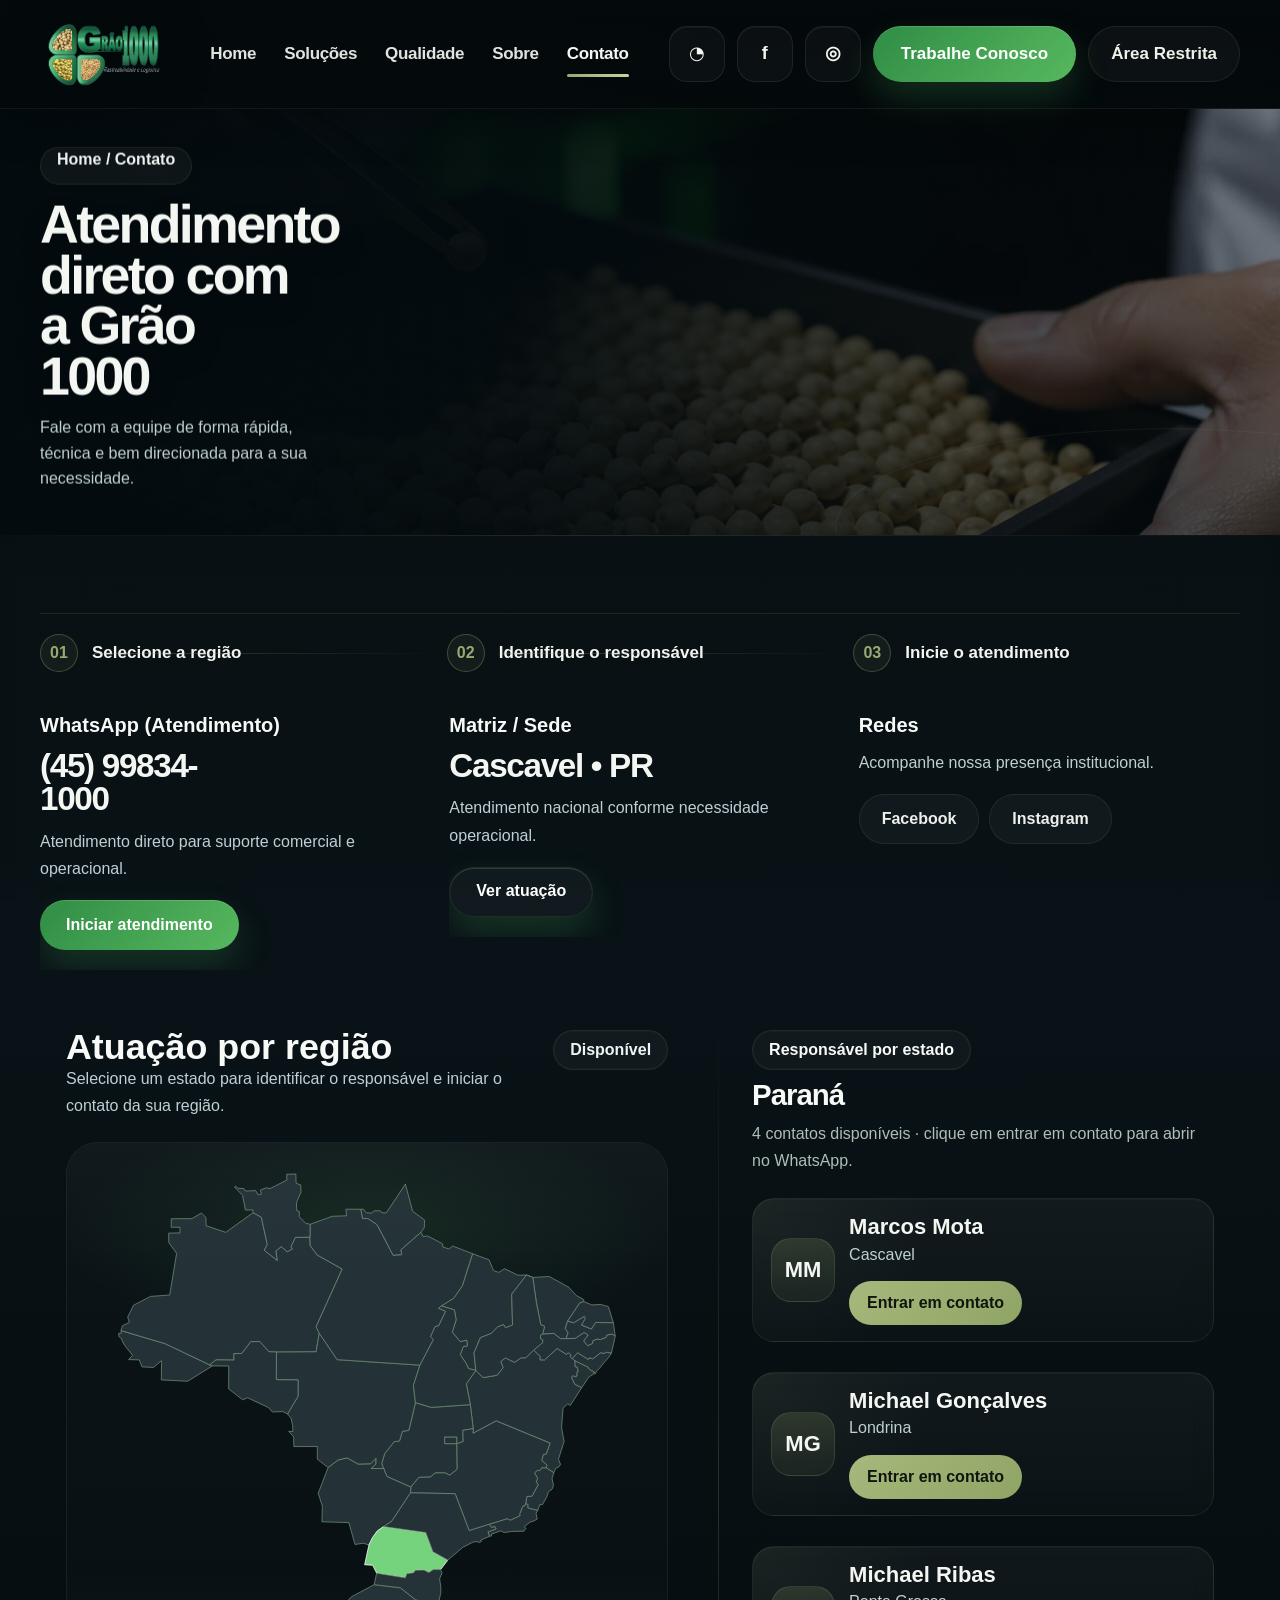
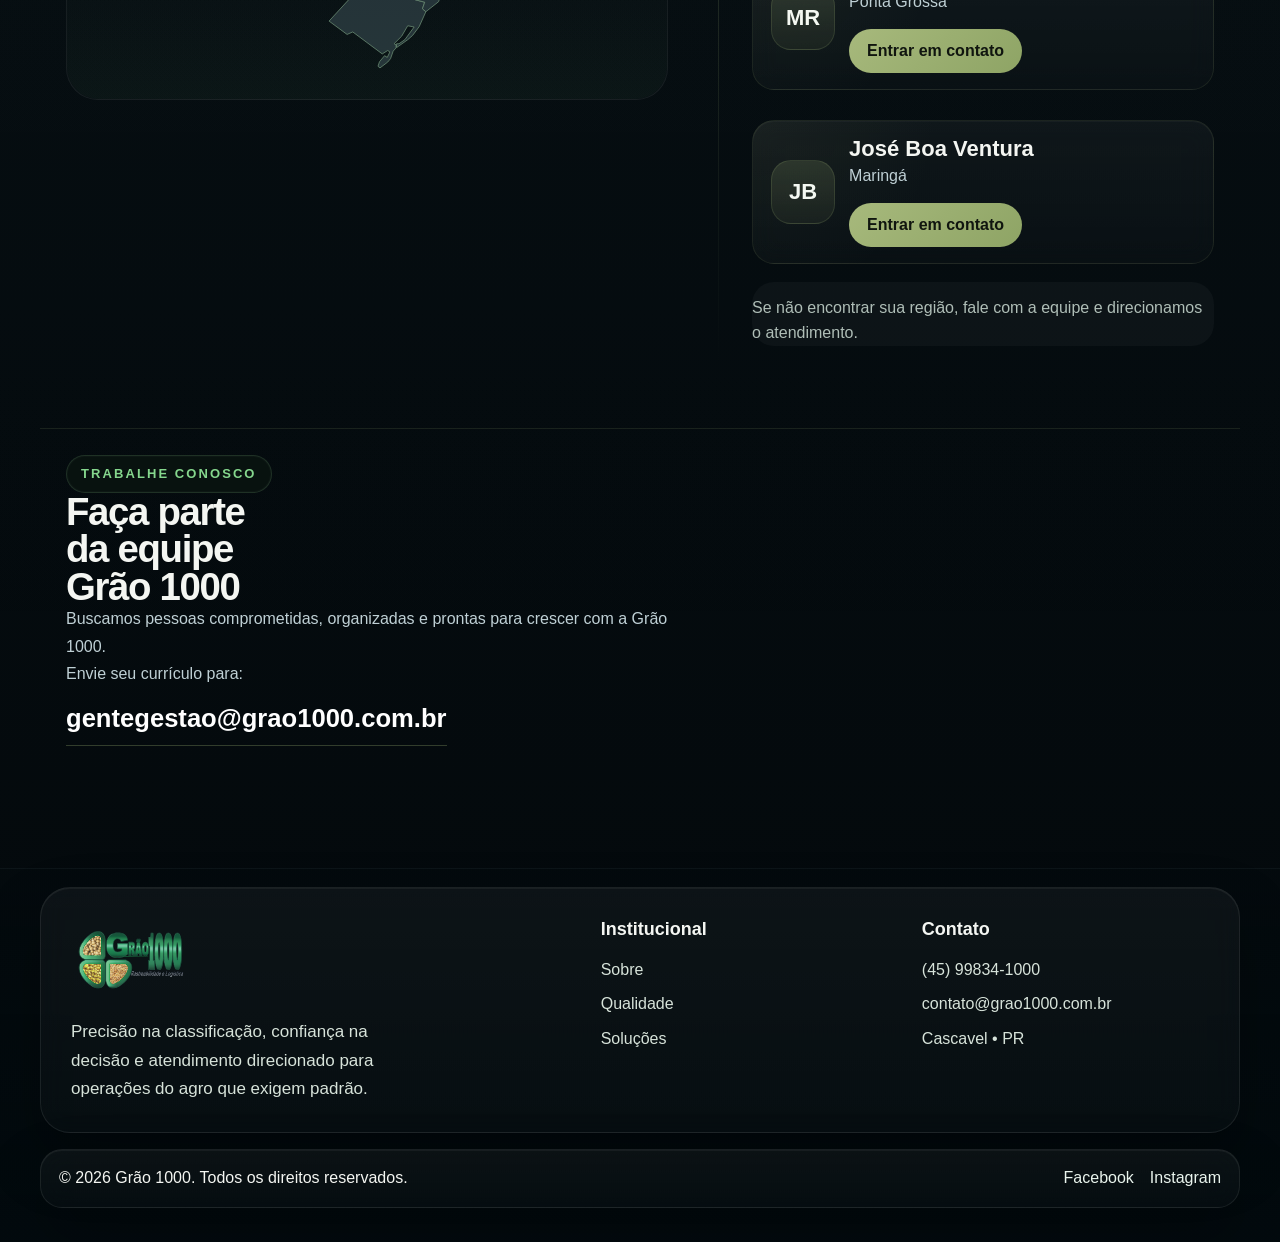
==== commit dff4e0ce: "Add files via upload" ====
--- a/contato.html
+++ b/contato.html
@@ -28,7 +28,7 @@
 <a aria-label="Facebook" class="iconbtn iconbtn--fb" href="https://www.facebook.com/grao1000" id="fbTop" rel="noopener" target="_blank"></a>
 <a aria-label="Instagram" class="iconbtn iconbtn--ig" href="https://www.instagram.com/grao.1000" id="igTop" rel="noopener" target="_blank"></a>
 <a class="pillbtn pillbtn--careers" href="contato.html#trabalhe-conosco">Trabalhe Conosco</a>
-<a class="pillbtn pillbtn--ghost" href="https://grao1000.com.br/painel/" id="painelBtn">Painel</a>
+<a class="pillbtn pillbtn--ghost" href="https://grao1000.com.br/painel/" id="painelBtn" aria-label="Área Restrita">Área Restrita</a>
 </div>
 <button aria-label="Abrir menu" class="burger" id="burger">
 <span></span><span></span><span></span>
@@ -48,7 +48,7 @@
 <a aria-label="Instagram" class="iconbtn iconbtn--ig" href="https://www.instagram.com/grao.1000" id="igTop_m" rel="noopener" target="_blank"></a>
 </div>
 <div class="mobileNav__row">
-<a class="pillbtn pillbtn--ghost" href="https://grao1000.com.br/painel/" id="painelBtn_m">Painel</a>
+<a class="pillbtn pillbtn--ghost" href="https://grao1000.com.br/painel/" id="painelBtn_m" aria-label="Área Restrita">Área Restrita</a>
 </div>
 </div>
 </header>
@@ -98,7 +98,7 @@
 <div class="mapHead">
 <div>
 <div class="mapTitle">Atuação por região</div>
-<div class="muted">Selecione um estado para identificar o responsável e iniciar o contato com mais agilidade.</div>
+<div class="muted">Selecione um estado para identificar o responsável e iniciar o contato da sua região.</div>
 </div>
 <span class="badge">Disponível</span>
 </div>
@@ -116,7 +116,7 @@
 </div><div class="careerCallout" id="trabalhe-conosco">
 <span class="eyebrow">Trabalhe Conosco</span>
 <h2>Faça parte da equipe Grão 1000</h2>
-<p class="muted">Buscamos pessoas comprometidas, organizadas e dispostas a construir uma trajetória sólida no agro.</p>
+<p class="muted">Buscamos pessoas comprometidas, organizadas e prontas para crescer com a Grão 1000.</p>
 <p class="muted">Envie seu currículo para:</p>
 <a class="careerCallout__email" href="mailto:gentegestao@grao1000.com.br">gentegestao@grao1000.com.br</a>
 </div>
@@ -124,15 +124,34 @@
 </div>
 </section>
 </main>
-<footer class="footer">
-<div class="container footer__inner">
-<div class="footer__meta">
-<strong>Grão 1000</strong>
-<div class="muted">Matriz/Sede em Cascavel - PR, com atendimento em todo o Brasil.</div>
-<div class="muted">WhatsApp: (45) 99834-1000</div>
-<div class="muted">© 2026 Grão 1000. Todos os direitos reservados.</div>
-</div>
-</div>
+<footer class="footer footer--brutal">
+  <div class="container footer__inner footer__inner--brutal">
+    <div class="footerBrand">
+      <img src="assets/img/logo-grao1000.svg" alt="Grão 1000" class="footerBrand__logo"/>
+      <p>Precisão na classificação, confiança na decisão e atendimento direcionado para operações do agro que exigem padrão.</p>
+    </div>
+    <div class="footerCols">
+      <div>
+        <strong>Institucional</strong>
+        <a href="sobre.html">Sobre</a>
+        <a href="qualidade.html">Qualidade</a>
+        <a href="solucoes.html">Soluções</a>
+      </div>
+      <div>
+        <strong>Contato</strong>
+        <a href="tel:+5545998341000">(45) 99834-1000</a>
+        <a href="mailto:contato@grao1000.com.br">contato@grao1000.com.br</a>
+        <span>Cascavel • PR</span>
+      </div>
+    </div>
+  </div>
+  <div class="container footer__bottom footer__bottom--brutal">
+    <span>© 2026 Grão 1000. Todos os direitos reservados.</span>
+    <div class="footer__socials">
+      <a href="https://www.facebook.com/grao1000" target="_blank" rel="noopener">Facebook</a>
+      <a href="https://www.instagram.com/grao.1000" target="_blank" rel="noopener">Instagram</a>
+    </div>
+  </div>
 </footer>
 <script src="assets/js/data/responsaveis-mapa.js"></script>
 <script src="assets/js/main.js"></script>
--- a/assets/css/style.css
+++ b/assets/css/style.css
@@ -1807,7 +1807,7 @@
 .page-sobre .pageHero{
   background:
     linear-gradient(180deg, rgba(5,17,23,.24), rgba(5,17,23,.54)),
-    url("assets/img/g1000-about.jpg") center/cover no-repeat;
+    url("../img/g1000-about.jpg") center/cover no-repeat;
 }
 .page-sobre .richTextBlock--narrow{max-width:980px;padding:0 !important}
 .page-sobre .richTextBlock--narrow p{font-size:clamp(18px,1.35vw,21px);line-height:1.9;color:var(--text-soft)}
@@ -1822,7 +1822,7 @@
   min-height:260px;
   background:
     linear-gradient(90deg, rgba(3,11,15,.88), rgba(3,11,15,.46) 58%, rgba(3,11,15,.18)),
-    url("assets/img/atendimento.webp") center/cover no-repeat;
+    url("../img/atendimento.webp") center/cover no-repeat;
 }
 .page-contato .pageHero .container{min-height:180px}
 .page-contato .pageHero h1{font-size:clamp(30px,4vw,54px);max-width:8ch}
@@ -2493,3 +2493,271 @@
   .refinedMapVisual__shape{inset:12% 12% 15% 12%}
   .refinedMapLegend{right:12px;left:12px;bottom:12px}
 }
+
+
+/* ===== Premium refinement v10 ===== */
+:root{
+  --header-h:108px;
+}
+body{overflow-x:hidden}
+.topbar{
+  border-bottom:1px solid rgba(255,255,255,.06);
+  backdrop-filter:blur(16px);
+}
+.topbar__inner{
+  min-height:var(--header-h) !important;
+  grid-template-columns:auto 1fr auto;
+  gap:30px;
+}
+main{padding-top:var(--header-h) !important;}
+.brand{
+  display:flex;
+  align-items:center;
+  min-width:0;
+}
+.brand__logo{
+  height:92px !important;
+  width:auto;
+  max-width:min(22vw,280px);
+  object-fit:contain;
+  filter:drop-shadow(0 10px 26px rgba(0,0,0,.3));
+}
+.nav{justify-self:center; gap:28px;}
+.nav__link{font-size:17px; letter-spacing:-.02em;}
+.topbar__actions{gap:12px; align-items:center;}
+.iconbtn{width:56px;height:56px;flex:0 0 56px;}
+.pillbtn{min-height:56px; padding:0 22px; font-size:17px;}
+.pillbtn--careers{padding-inline:28px;}
+.pillbtn--ghost{background:rgba(255,255,255,.028);}
+.container{width:min(var(--max), calc(100% - 56px));}
+.section--compact{padding:58px 0 !important;}
+.refinedHeading{margin-bottom:24px;}
+.refinedHeading h2{font-size:clamp(30px,3vw,46px); max-width:12ch;}
+.heroRefined{min-height:min(70vh,700px) !important;}
+.heroRefined__bg{
+  background:
+    linear-gradient(90deg, rgba(3,8,10,.94) 0%, rgba(3,8,10,.76) 34%, rgba(3,8,10,.42) 60%, rgba(3,8,10,.18) 100%),
+    linear-gradient(180deg, rgba(6,12,15,.2), rgba(6,12,15,.54)),
+    url('../img/g1000-hero.jpg') center right/cover no-repeat !important;
+}
+.heroRefined__inner{
+  min-height:min(70vh,700px) !important;
+  align-items:center;
+  gap:34px;
+  padding:54px 0 42px !important;
+}
+.heroRefined__copy{max-width:620px;}
+.heroRefined__copy h1{
+  font-size:clamp(42px,5vw,78px) !important;
+  line-height:.94;
+  max-width:8.2ch !important;
+}
+.heroRefined__copy p{
+  margin-top:18px;
+  font-size:clamp(17px,1.2vw,20px) !important;
+  line-height:1.62;
+  max-width:29ch;
+}
+.heroRefined__actions{margin-top:26px;}
+.heroStatCard{width:min(100%,390px); border-radius:26px;}
+.heroStatCard__item{min-height:142px; padding:24px 22px;}
+.heroStatCard__item strong{font-size:clamp(26px,2.1vw,40px);}
+.heroStatCard__item span{font-size:14px; max-width:14ch;}
+.refinedCards{gap:20px;}
+.refinedCard{min-height:320px; border-radius:26px;}
+.refinedCard__media{height:168px; background-position:center;}
+.refinedCard__body{padding:22px 20px 24px;}
+.refinedCard__body h3{font-size:clamp(22px,1.55vw,28px); max-width:10ch;}
+.refinedCard__body p{margin-top:12px; font-size:15px; line-height:1.65; max-width:20ch;}
+.refinedMapWrap{
+  gap:30px;
+  padding:30px;
+  border-radius:32px;
+}
+.refinedMapCopy h2,
+.refinedConfidence__copy h2{font-size:clamp(30px,2.8vw,44px) !important;}
+.refinedMapVisual{
+  min-height:380px;
+  background:
+    radial-gradient(480px 220px at 58% 42%, rgba(93,187,99,.08), transparent 55%),
+    linear-gradient(180deg, rgba(7,13,16,.78), rgba(7,13,16,.96));
+}
+.refinedMapVisual__texture{
+  background:
+    radial-gradient(600px 280px at 48% 50%, rgba(93,187,99,.08), transparent 58%),
+    linear-gradient(180deg, rgba(3,8,10,.18), rgba(3,8,10,.4)),
+    url('../img/bg/sec1.webp') center/cover no-repeat;
+  opacity:.18;
+}
+.refinedMapVisual__shape{inset:11% 16% 14% 18%; opacity:.88; filter:drop-shadow(0 18px 38px rgba(0,0,0,.34)) brightness(.86) saturate(.82);}
+.mapDot{width:13px;height:13px; box-shadow:0 0 0 7px rgba(136,249,143,.08),0 0 18px rgba(136,249,143,.4);}
+.refinedMapLegend{background:rgba(5,11,14,.78); border-color:rgba(255,255,255,.07);}
+.refinedConfidence__inner{gap:30px;}
+.refinedConfidence__media{
+  min-height:310px;
+  background:
+    linear-gradient(180deg, rgba(3,8,10,.14), rgba(3,8,10,.58)),
+    url('../img/g1000-about.jpg') center/cover no-repeat !important;
+}
+.refinedMiniGrid article{padding:18px; border-radius:20px;}
+.pageHero,
+.hero.hero--service{padding-top:44px !important;}
+.pageHero .container{min-height:220px !important; padding-bottom:12px !important;}
+.pageHero h1{font-size:clamp(34px,4.2vw,60px) !important; max-width:8.5ch !important;}
+.pageHero p{max-width:34ch !important; font-size:clamp(16px,1.1vw,19px) !important;}
+.page-solucoes .pageHero,
+.page-sobre .pageHero{
+  background:
+    linear-gradient(90deg, rgba(3,10,13,.92) 0%, rgba(3,10,13,.72) 38%, rgba(3,10,13,.24) 72%, rgba(3,10,13,.08) 100%),
+    linear-gradient(180deg, rgba(6,12,15,.16), rgba(6,12,15,.44)),
+    url('../img/g1000-about.jpg') center/cover no-repeat !important;
+}
+.page-contato .pageHero{
+  background:
+    linear-gradient(90deg, rgba(3,10,13,.92) 0%, rgba(3,10,13,.74) 42%, rgba(3,10,13,.24) 78%, rgba(3,10,13,.1) 100%),
+    linear-gradient(180deg, rgba(6,12,15,.14), rgba(6,12,15,.42)),
+    url('../img/atendimento.webp') center/cover no-repeat !important;
+}
+.page-qualidade .hero--service{
+  background:
+    linear-gradient(90deg, rgba(3,10,13,.92) 0%, rgba(3,10,13,.76) 42%, rgba(3,10,13,.26) 76%, rgba(3,10,13,.1) 100%),
+    linear-gradient(180deg, rgba(6,12,15,.12), rgba(6,12,15,.5)),
+    url('../img/g1000-about.jpg') center/cover no-repeat !important;
+}
+.page-sobre .sectionHead,
+.page-solucoes .sectionHead,
+.page-qualidade .qualityIntro{margin-bottom:28px !important;}
+.page-sobre .richTextBlock--narrow{
+  max-width:840px !important;
+  padding:0 !important;
+  margin:0 0 34px !important;
+}
+.page-sobre .richTextBlock--narrow p{
+  font-size:clamp(17px,1.15vw,19px) !important;
+  line-height:1.8 !important;
+  max-width:60ch;
+}
+.page-sobre .aboutTimeline{gap:28px !important; margin-top:28px !important;}
+.page-sobre .aboutTimeline article{padding-top:18px !important;}
+.page-sobre .aboutTimeline h3{font-size:clamp(24px,1.9vw,32px);}
+.page-solucoes .proposalHead--pro{align-items:center; gap:24px;}
+.page-solucoes .proposalCTA--pro{justify-self:end; max-width:480px;}
+.page-solucoes .proposalFlow--pro{gap:24px !important; padding-top:28px !important;}
+.page-solucoes .pfCard--pro{padding-top:6px !important; min-width:0;}
+.page-solucoes .pfTop--clean{align-items:flex-start; gap:12px;}
+.page-solucoes .pfTop--clean h3{font-size:clamp(24px,1.9vw,34px) !important; max-width:7.5ch;}
+.page-solucoes .pfChecks{gap:12px; margin-top:18px;}
+.page-solucoes .pfPill,
+.pfPill{
+  width:100% !important;
+  max-width:none !important;
+  min-height:56px;
+  padding:14px 16px 14px 60px !important;
+  white-space:normal;
+  overflow:visible;
+  line-height:1.25;
+  font-size:17px !important;
+  font-weight:700;
+  border-radius:999px;
+  align-items:center;
+}
+.page-solucoes .pfPill::before,
+.pfPill::before{
+  left:18px !important;
+  width:24px !important;
+  height:24px !important;
+  box-shadow:0 0 0 6px rgba(34,197,94,.1);
+}
+.page-solucoes .proposalDeliver{padding-top:32px !important; margin-top:34px !important;}
+.page-solucoes .proposalDeliver__head{grid-template-columns:minmax(0,.72fr) minmax(0,1fr) !important; gap:26px !important; align-items:end;}
+.page-solucoes .proposalDeliver__head h3{font-size:clamp(30px,2.6vw,42px) !important;}
+.page-solucoes .deliverablesModern--pro{gap:28px !important; margin-top:18px !important;}
+.page-solucoes .deliverablesModern__card h3{font-size:clamp(24px,1.8vw,32px);}
+.page-qualidade .qualityIntro{grid-template-columns:minmax(0,.85fr) minmax(0,1.15fr) !important; gap:24px !important;}
+.page-qualidade .qualityIntro h2{font-size:clamp(30px,2.8vw,44px);}
+.page-qualidade .flowVertical{gap:22px;}
+.page-qualidade .flowVertical__item{gap:18px;}
+.page-qualidade .flowVertical__item h3{font-size:clamp(24px,1.8vw,30px);}
+.page-qualidade .flowVertical__item p,
+.page-qualidade .qualityColumns p,
+.page-contato .muted,
+.page-solucoes .muted{font-size:16px; line-height:1.7;}
+.page-contato .grid3{gap:28px !important;}
+.page-contato .infoCard__actions{margin-top:18px;}
+.page-contato .miniFlow{gap:20px !important;}
+.page-contato .miniFlow__item strong{font-size:17px !important;}
+.page-contato .mapWrap{gap:32px !important;}
+.page-contato .mapLeft,
+.page-contato .mapRight,
+.page-contato .careerCallout{padding:26px !important;}
+.page-contato .mapCanvas{
+  min-height:520px !important;
+  border-radius:32px !important;
+  background:
+    radial-gradient(520px 220px at 50% 16%, rgba(88,178,96,.12), transparent 58%),
+    linear-gradient(180deg, rgba(255,255,255,.02), rgba(255,255,255,.01)) !important;
+}
+.page-contato .mapTitle{font-size:clamp(34px,2.8vw,46px) !important;}
+.page-contato .mapRight h3{font-size:clamp(28px,2.3vw,40px) !important; line-height:1.02 !important;}
+.page-contato .contactItem{padding:16px 18px !important;}
+.page-contato .panelNote{padding-top:14px !important;}
+.footer--brutal{padding-top:18px !important; padding-bottom:34px !important;}
+.footer__inner--brutal{padding:28px 30px !important; gap:32px;}
+.footerBrand__logo{height:86px !important; margin-bottom:16px !important;}
+.footerBrand p{font-size:17px; line-height:1.7;}
+.footerCols{grid-template-columns:repeat(2,minmax(0,1fr)); gap:34px;}
+.footerCols a,.footerCols span{font-size:16px;}
+.footer__bottom--brutal{margin-top:16px !important; padding:16px 18px !important;}
+@media (max-width: 1180px){
+  :root{ --header-h:100px; }
+  .brand__logo{height:84px !important; max-width:240px;}
+  .nav{gap:22px;}
+  .page-solucoes .proposalFlow--pro,
+  .page-solucoes .deliverablesModern--pro,
+  .page-contato .grid3,
+  .page-qualidade .qualityColumns,
+  .refinedCards{grid-template-columns:repeat(2,minmax(0,1fr)) !important;}
+  .page-solucoes .proposalDeliver__head,
+  .page-qualidade .qualityIntro,
+  .page-contato .mapWrap,
+  .refinedMapWrap,
+  .refinedConfidence__inner,
+  .heroRefined__inner{grid-template-columns:1fr !important;}
+  .page-solucoes .proposalCTA--pro{justify-self:start;}
+}
+@media (max-width: 860px){
+  :root{ --header-h:86px; }
+  .container{width:min(var(--max), calc(100% - 28px));}
+  .topbar__inner{min-height:var(--header-h) !important; gap:12px; grid-template-columns:auto 1fr auto !important;}
+  .brand__logo{height:68px !important; max-width:200px;}
+  .nav,.topbar__actions{display:none !important;}
+  .burger{display:block;}
+  main{padding-top:var(--header-h) !important;}
+  .heroRefined__inner{padding:42px 0 34px !important; gap:22px !important;}
+  .heroRefined__copy h1{font-size:clamp(36px,13vw,56px) !important; max-width:8ch !important;}
+  .heroRefined__copy p{max-width:none;}
+  .heroStatCard{grid-template-columns:1fr !important;}
+  .heroStatCard__item + .heroStatCard__item{border-left:none !important; border-top:1px solid rgba(255,255,255,.08) !important;}
+  .refinedCards,
+  .refinedMiniGrid,
+  .page-solucoes .proposalFlow--pro,
+  .page-solucoes .deliverablesModern--pro,
+  .page-contato .grid3,
+  .page-contato .miniFlow,
+  .page-sobre .aboutTimeline,
+  .page-qualidade .qualityColumns{grid-template-columns:1fr !important;}
+  .pageHero,
+  .hero.hero--service{padding-top:28px !important;}
+  .pageHero h1{max-width:none !important;}
+  .page-solucoes .proposalFlow--pro::before,
+  .page-solucoes .pfCard--pro::after,
+  .page-contato .miniFlow__item::after,
+  .page-contato .mapWrap::before{display:none !important;}
+  .page-contato .mapLeft,
+  .page-contato .mapRight,
+  .page-contato .careerCallout,
+  .refinedMapWrap,
+  .footer__inner--brutal{padding:22px !important;}
+  .page-contato .mapCanvas{min-height:380px !important;}
+  .footer__bottom--brutal{flex-direction:column; align-items:flex-start;}
+}
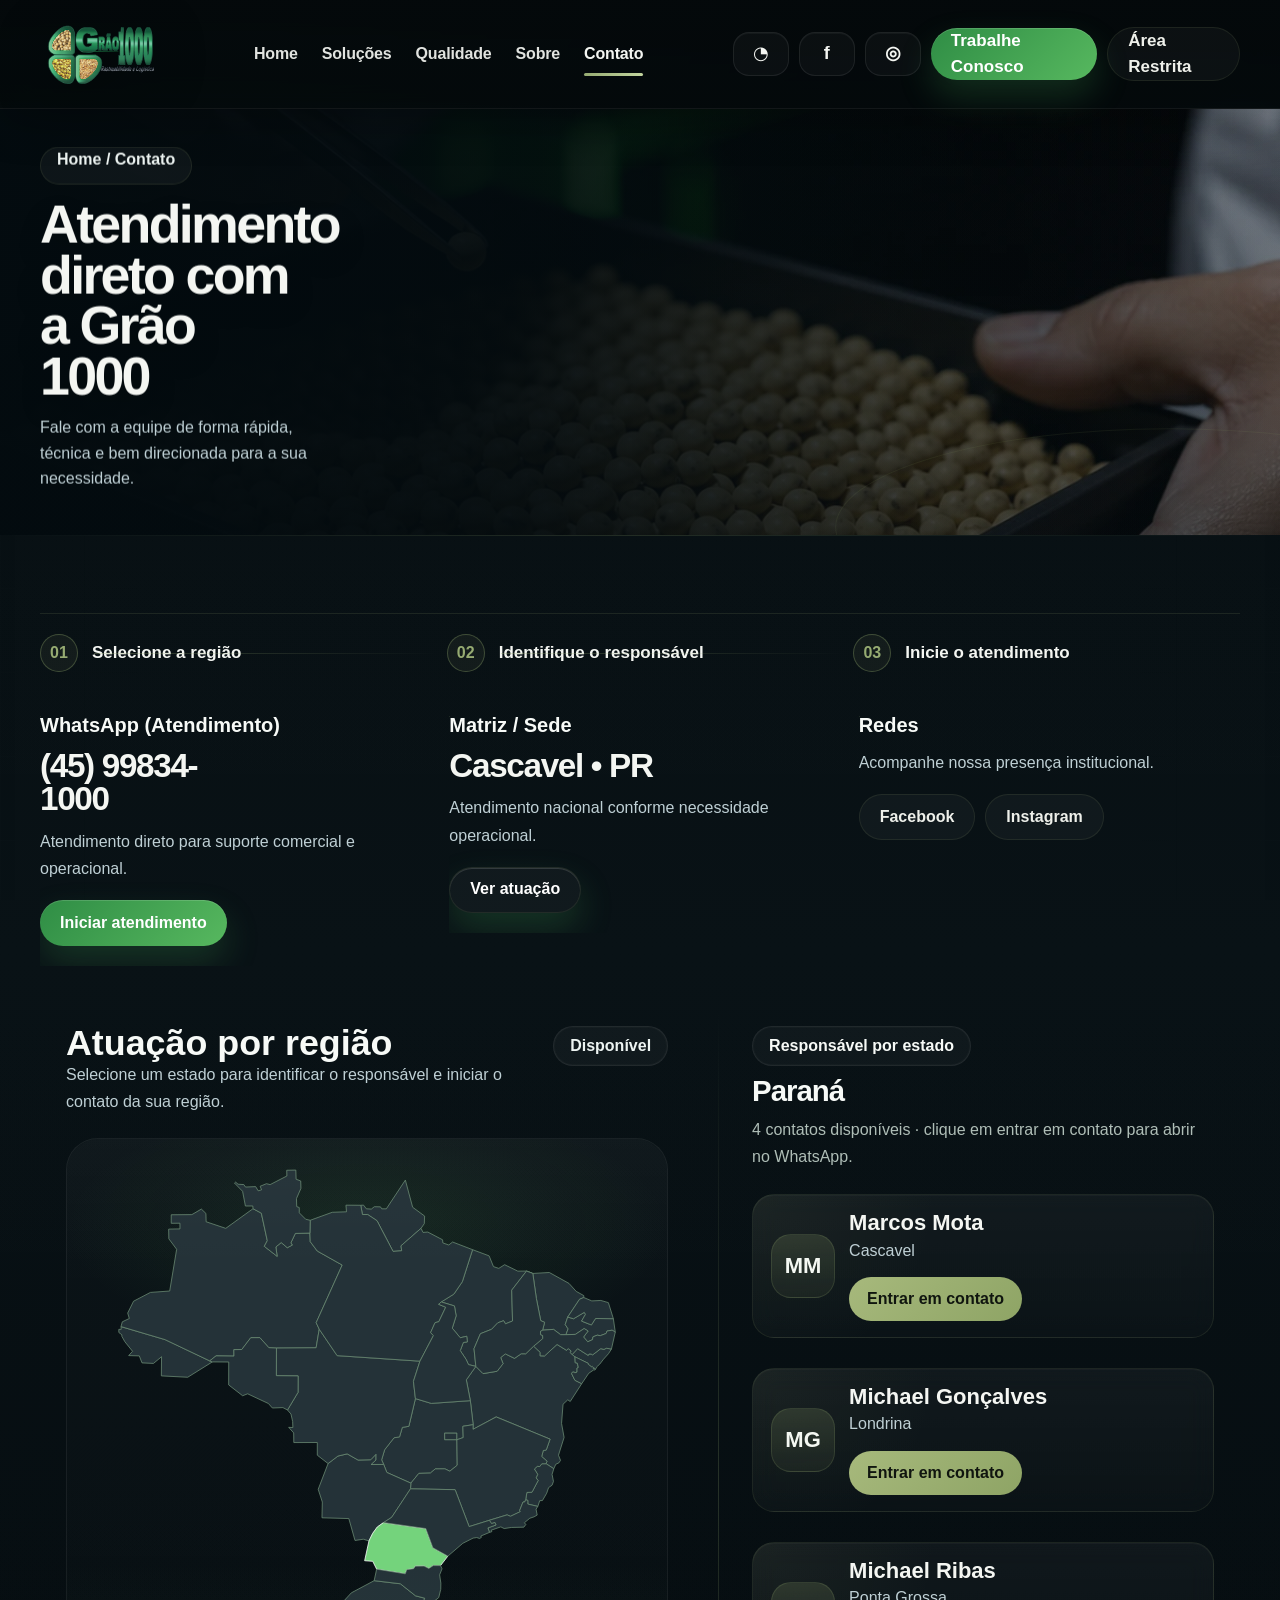
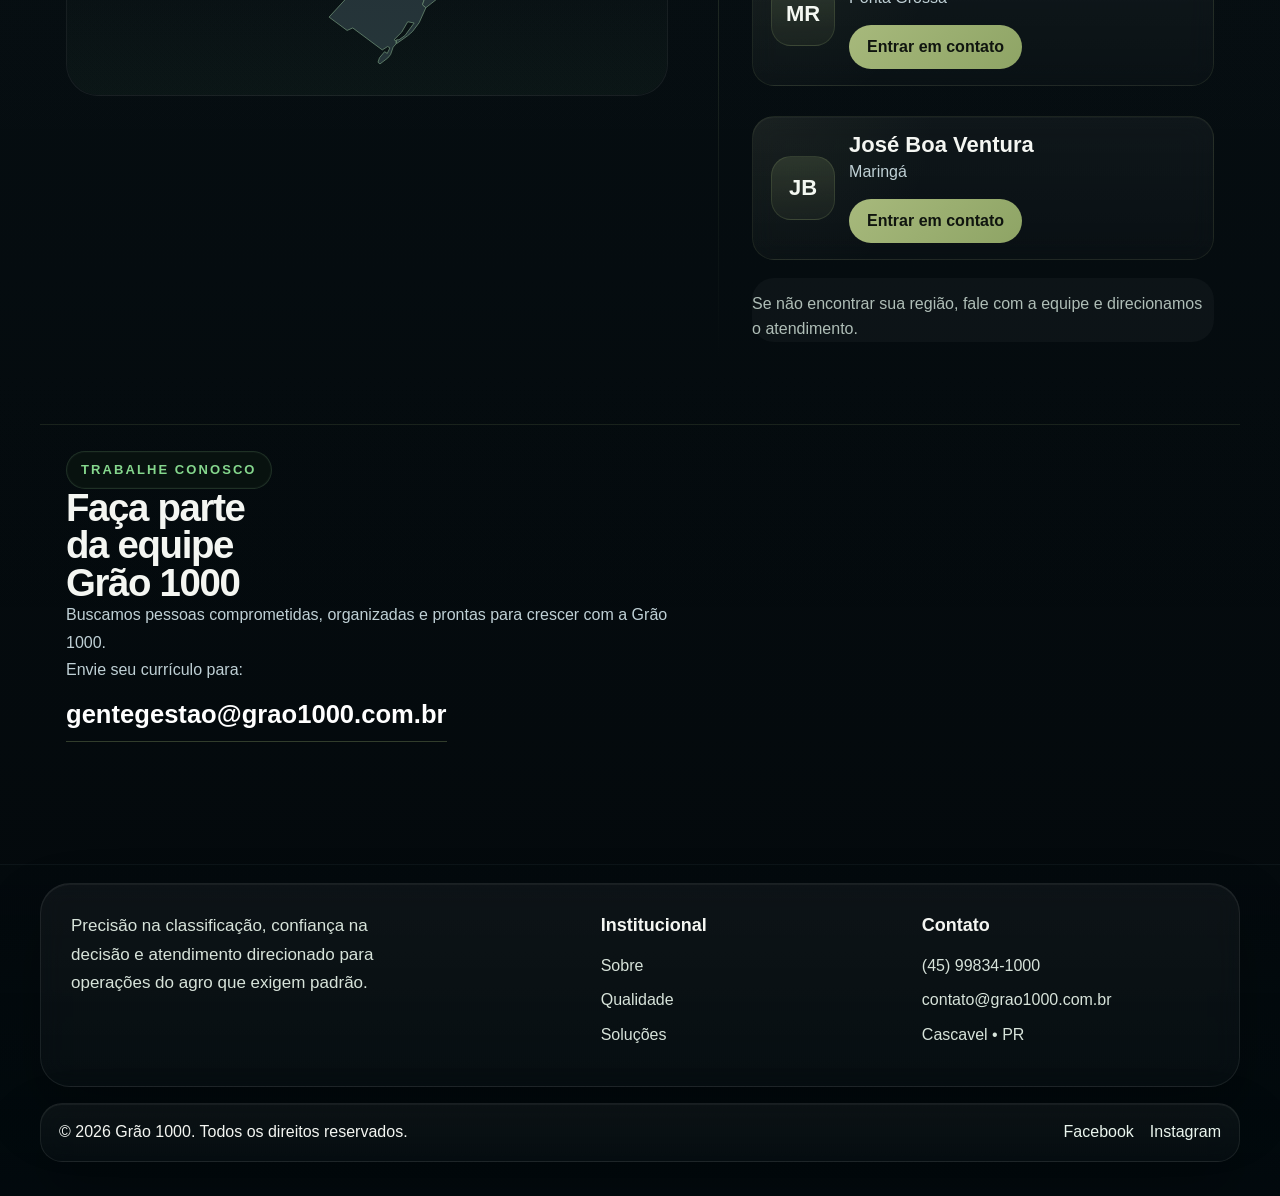
==== commit b2b02160: "Add files via upload" ====
--- a/contato.html
+++ b/contato.html
@@ -127,7 +127,6 @@
 <footer class="footer footer--brutal">
   <div class="container footer__inner footer__inner--brutal">
     <div class="footerBrand">
-      <img src="assets/img/logo-grao1000.svg" alt="Grão 1000" class="footerBrand__logo"/>
       <p>Precisão na classificação, confiança na decisão e atendimento direcionado para operações do agro que exigem padrão.</p>
     </div>
     <div class="footerCols">
--- a/assets/css/style.css
+++ b/assets/css/style.css
@@ -2335,41 +2335,96 @@
 .refinedHeading{max-width:760px;margin:0 auto 28px}
 .refinedHeading h2{margin-top:12px;font-size:clamp(30px,3.5vw,54px);max-width:14ch;margin-inline:auto}
 
+
 .heroRefined{
-  position:relative;overflow:hidden;min-height:min(78vh,760px);
+  position:relative;overflow:hidden;min-height:min(82vh,820px);
   border-bottom:1px solid rgba(255,255,255,.06);
 }
 .heroRefined__bg{
   position:absolute;inset:0;
   background:
-    linear-gradient(90deg, rgba(3,8,10,.92) 0%, rgba(3,8,10,.72) 37%, rgba(3,8,10,.38) 64%, rgba(3,8,10,.2) 100%),
-    linear-gradient(180deg, rgba(6,12,15,.22), rgba(6,12,15,.5)),
+    linear-gradient(90deg, rgba(3,8,10,.94) 0%, rgba(3,8,10,.78) 34%, rgba(3,8,10,.48) 60%, rgba(3,8,10,.24) 100%),
+    linear-gradient(180deg, rgba(6,12,15,.22), rgba(6,12,15,.56)),
     url('../img/g1000-hero.jpg') center/cover no-repeat;
-  transform:scale(1.02);
+  transform:scale(1.025);
+}
+.heroRefined__ambient{
+  position:absolute;inset:0;pointer-events:none;
+  background:
+    radial-gradient(640px 420px at 26% 66%, rgba(25,150,72,.10), transparent 70%),
+    radial-gradient(460px 320px at 74% 44%, rgba(36,181,88,.12), transparent 72%);
 }
 .heroRefined::after{
-  content:"";position:absolute;inset:auto 0 0 0;height:160px;
-  background:linear-gradient(180deg, rgba(3,8,10,0), rgba(3,8,10,.9));pointer-events:none;
+  content:"";position:absolute;inset:auto 0 0 0;height:170px;
+  background:linear-gradient(180deg, rgba(3,8,10,0), rgba(3,8,10,.92));pointer-events:none;
 }
 .heroRefined__inner{
-  position:relative;z-index:1;display:grid;grid-template-columns:minmax(0,1.1fr) minmax(300px,.56fr);
-  align-items:end;gap:44px;min-height:min(78vh,760px);padding:70px 0 60px;
-}
-.heroRefined__copy{max-width:650px}
+  position:relative;z-index:1;display:grid;grid-template-columns:minmax(0,1.02fr) minmax(420px,.88fr);
+  align-items:center;gap:64px;min-height:min(82vh,820px);padding:78px 0 64px;
+}
+.heroRefined__copy{max-width:620px;position:relative}
+.heroRefined__copy::after{
+  content:"";position:absolute;right:-42px;top:14%;width:1px;height:58%;
+  background:linear-gradient(180deg, rgba(121,212,128,0), rgba(121,212,128,.4), rgba(121,212,128,0));
+  opacity:.75;
+}
 .heroRefined__eyebrow{display:inline-block;margin-bottom:18px;color:#79d480;font-size:14px;font-weight:800;letter-spacing:.18em;text-transform:uppercase}
-.heroRefined__copy h1{font-size:clamp(48px,5.8vw,92px);max-width:8.8ch;text-wrap:balance}
-.heroRefined__copy p{margin-top:22px;font-size:clamp(18px,1.55vw,24px);line-height:1.62;color:#dde5df;max-width:31ch}
-.heroRefined__actions{display:flex;gap:14px;flex-wrap:wrap;margin-top:30px}
-.heroRefined__side{display:flex;align-items:flex-end;justify-content:flex-end}
-.heroStatCard{
-  width:min(100%,420px);display:grid;grid-template-columns:1fr 1fr;gap:0;
-  border-radius:30px;overflow:hidden;background:linear-gradient(180deg, rgba(8,14,18,.76), rgba(8,14,18,.92));
-  border:1px solid rgba(151,212,155,.14);backdrop-filter:blur(14px);box-shadow:0 22px 60px rgba(0,0,0,.28);
-}
-.heroStatCard__item{padding:28px 24px;min-height:160px;display:flex;flex-direction:column;justify-content:flex-end}
-.heroStatCard__item + .heroStatCard__item{border-left:1px solid rgba(255,255,255,.08)}
-.heroStatCard__item strong{font-size:clamp(28px,2.5vw,44px);line-height:.95}
-.heroStatCard__item span{margin-top:10px;color:#dce4dd;font-size:15px;max-width:15ch}
+.heroRefined__copy h1{font-size:clamp(56px,6.2vw,102px);line-height:.93;max-width:7.4ch;text-wrap:balance}
+.heroRefined__copy p{margin-top:24px;font-size:clamp(19px,1.62vw,25px);line-height:1.62;color:#dde5df;max-width:25ch}
+.heroRefined__actions{display:flex;gap:14px;flex-wrap:wrap;margin-top:32px}
+.heroRefined__proofs{display:flex;gap:12px;flex-wrap:wrap;margin-top:22px}
+.heroRefined__proofs span{
+  display:inline-flex;align-items:center;min-height:40px;padding:0 16px;border-radius:999px;
+  border:1px solid rgba(255,255,255,.08);background:rgba(255,255,255,.035);
+  color:#e7efea;font-size:14px;font-weight:700;backdrop-filter:blur(10px)
+}
+.heroRefined__side{display:flex;align-items:center;justify-content:flex-end;position:relative}
+.heroRefined__side::before{
+  content:"";position:absolute;left:-86px;top:50%;width:118px;height:1px;
+  background:linear-gradient(90deg, rgba(121,212,128,0), rgba(121,212,128,.58), rgba(121,212,128,0));
+  opacity:.8;
+}
+.heroBridgeCard{
+  width:min(100%,500px);padding:32px;border-radius:34px;position:relative;overflow:hidden;
+  background:linear-gradient(180deg, rgba(8,14,18,.84), rgba(8,14,18,.94));
+  border:1px solid rgba(151,212,155,.15);backdrop-filter:blur(16px);box-shadow:0 24px 70px rgba(0,0,0,.34);
+}
+.heroBridgeCard::before{
+  content:"";position:absolute;inset:0;
+  background:radial-gradient(320px 220px at 84% 18%, rgba(33,181,86,.11), transparent 72%);
+  pointer-events:none;
+}
+.heroBridgeCard__eyebrow{display:inline-block;margin-bottom:16px;color:#79d480;font-size:14px;font-weight:800;letter-spacing:.18em;text-transform:uppercase}
+.heroBridgeCard h2{font-size:clamp(34px,3vw,54px);line-height:.96;max-width:10ch}
+.heroBridgeCard p{margin-top:18px;color:#dce4dd;font-size:17px;line-height:1.7;max-width:31ch}
+.heroBridgeCard__grid{display:grid;grid-template-columns:1fr;gap:16px;margin-top:26px;padding-top:18px;border-top:1px solid rgba(255,255,255,.08)}
+.heroBridgeMini{
+  border-radius:22px;padding:18px 18px 16px;background:linear-gradient(180deg, rgba(255,255,255,.03), rgba(255,255,255,.02));
+  border:1px solid rgba(255,255,255,.06)
+}
+.heroBridgeMini strong{display:block;font-size:18px;line-height:1.2}
+.heroBridgeMini span{display:block;margin-top:8px;color:#d2dbd5;font-size:15px;line-height:1.55;max-width:28ch}
+@media (max-width: 1180px){
+  .heroRefined__inner{grid-template-columns:minmax(0,1fr);gap:28px;align-items:end;padding:64px 0 56px}
+  .heroRefined__copy{max-width:760px}
+  .heroRefined__copy::after,.heroRefined__side::before{display:none}
+  .heroRefined__copy h1{max-width:9ch}
+  .heroRefined__copy p{max-width:36ch}
+  .heroRefined__side{justify-content:flex-start}
+  .heroBridgeCard{width:min(100%,760px)}
+  .heroBridgeCard h2{max-width:14ch}
+}
+@media (max-width: 720px){
+  .heroRefined{min-height:auto}
+  .heroRefined__inner{padding:54px 0 42px;gap:22px;min-height:auto}
+  .heroRefined__copy h1{font-size:clamp(42px,15vw,72px);max-width:8.6ch}
+  .heroRefined__copy p{font-size:17px;max-width:100%}
+  .heroRefined__proofs{gap:10px}
+  .heroRefined__proofs span{font-size:13px;padding:0 14px;min-height:38px}
+  .heroBridgeCard{padding:24px;border-radius:28px}
+  .heroBridgeCard h2{font-size:clamp(30px,9vw,46px);max-width:100%}
+  .heroBridgeCard p{font-size:16px;max-width:100%}
+}
 
 .refinedSolutions{background:linear-gradient(180deg, rgba(255,255,255,.01), rgba(255,255,255,0))}
 .refinedCards{display:grid;grid-template-columns:repeat(4,minmax(0,1fr));gap:18px}
@@ -2411,16 +2466,29 @@
   filter:drop-shadow(0 18px 38px rgba(0,0,0,.36)) brightness(.92);
   opacity:.92;
 }
-.mapDot{position:absolute;width:14px;height:14px;border-radius:50%;background:#88f98f;box-shadow:0 0 0 8px rgba(136,249,143,.08),0 0 24px rgba(136,249,143,.54)}
-.mapDot::after{content:"";position:absolute;inset:3px;border-radius:50%;background:#dffff0}
-.mapDot--1{left:62%;top:25%}.mapDot--2{left:66%;top:32%}.mapDot--3{left:56%;top:47%}.mapDot--4{left:49%;top:56%}.mapDot--5{left:58%;top:69%}
+.mapDot{position:absolute;width:14px;height:14px;border-radius:50%;background:#88f98f;box-shadow:0 0 0 8px rgba(136,249,143,.10),0 0 24px rgba(136,249,143,.54)}
+.mapDot::after{content:"";position:absolute;inset:3px;border-radius:50%;background:#effff2}
+.mapDot.is-soft{width:11px;height:11px;background:#78cf7f;box-shadow:0 0 0 6px rgba(120,207,127,.08),0 0 14px rgba(120,207,127,.26)}
+.mapDot.is-soft::after{inset:2px;background:#d8ffe1}
+.mapDot--matriz{left:48.8%;top:58.6%}
+.mapDot--ba{left:67.8%;top:37.8%}
+.mapDot--pa{left:63.6%;top:25.3%}
+.mapDot--ma{left:66.2%;top:31.6%}
+.mapDot--to{left:59.9%;top:39.8%}
+.mapDot--pi{left:68.7%;top:34.4%}
+.mapDot--go{left:56.4%;top:47.4%}
+.mapDot--sp{left:55.5%;top:61.8%}
+.mapDot--mg{left:61.3%;top:54.4%}
+.mapDot--mt{left:49.8%;top:44.8%}
+.mapDot--ms{left:49.6%;top:56.4%}
+.mapDot--rs{left:50.8%;top:78.6%}
 .refinedMapLegend{
-  position:absolute;right:20px;bottom:20px;display:grid;gap:10px;padding:18px 18px 16px;border-radius:20px;
-  background:rgba(8,14,18,.72);border:1px solid rgba(255,255,255,.08);backdrop-filter:blur(12px)
-}
-.refinedMapLegend span{display:flex;align-items:center;gap:12px;font-size:14px;color:#dce2de}
-.refinedMapLegend i{width:10px;height:10px;border-radius:50%;background:#88f98f;box-shadow:0 0 0 5px rgba(136,249,143,.12)}
-.refinedMapLegend i.is-soft{background:#5ba760;box-shadow:none}
+  position:absolute;right:20px;bottom:20px;left:auto;max-width:320px;display:grid;gap:10px;padding:18px 18px 16px;border-radius:20px;
+  background:rgba(8,14,18,.78);border:1px solid rgba(255,255,255,.08);backdrop-filter:blur(12px)
+}
+.refinedMapLegend span{display:flex;align-items:flex-start;gap:12px;font-size:13px;line-height:1.5;color:#dce2de}
+.refinedMapLegend i{width:10px;min-width:10px;height:10px;border-radius:50%;background:#88f98f;box-shadow:0 0 0 5px rgba(136,249,143,.12);margin-top:5px}
+.refinedMapLegend i.is-soft{background:#78cf7f;box-shadow:none}
 
 .refinedConfidence__inner{display:grid;grid-template-columns:minmax(0,1.05fr) minmax(0,.95fr);gap:28px;align-items:center}
 .refinedConfidence__media{
@@ -2590,8 +2658,8 @@
   opacity:.18;
 }
 .refinedMapVisual__shape{inset:11% 16% 14% 18%; opacity:.88; filter:drop-shadow(0 18px 38px rgba(0,0,0,.34)) brightness(.86) saturate(.82);}
-.mapDot{width:13px;height:13px; box-shadow:0 0 0 7px rgba(136,249,143,.08),0 0 18px rgba(136,249,143,.4);}
-.refinedMapLegend{background:rgba(5,11,14,.78); border-color:rgba(255,255,255,.07);}
+.mapDot{width:13px;height:13px; box-shadow:0 0 0 7px rgba(136,249,143,.08),0 0 18px rgba(136,249,143,.4);} .mapDot.is-soft{width:10px;height:10px; box-shadow:0 0 0 5px rgba(120,207,127,.06),0 0 12px rgba(120,207,127,.22);} 
+.refinedMapLegend{background:rgba(5,11,14,.78); border-color:rgba(255,255,255,.07); max-width:320px;}
 .refinedConfidence__inner{gap:30px;}
 .refinedConfidence__media{
   min-height:310px;
@@ -2761,3 +2829,244 @@
   .page-contato .mapCanvas{min-height:380px !important;}
   .footer__bottom--brutal{flex-direction:column; align-items:flex-start;}
 }
+
+
+/* ===== BIG TECH FINAL POLISH ===== */
+.heroStatCard__item strong{font-size:clamp(24px,2vw,36px)!important;line-height:1.02!important;}
+.heroStatCard__item span{max-width:24ch!important;}
+.refinedCards{align-items:stretch!important;}
+.refinedCard{overflow:hidden;position:relative;min-height:360px!important;transition:transform .35s ease, box-shadow .35s ease,border-color .35s ease;box-shadow:0 16px 48px rgba(0,0,0,.18);}
+.refinedCard:hover{transform:translateY(-6px);box-shadow:0 24px 64px rgba(0,0,0,.26);border-color:rgba(120,207,127,.24);}
+.refinedCard__media{height:190px!important;background-size:cover!important;background-position:center center!important;position:relative;isolation:isolate;}
+.refinedCard__media::after{content:"";position:absolute;inset:0;background:linear-gradient(180deg,rgba(3,10,14,.08) 0%,rgba(3,10,14,.28) 62%,rgba(3,10,14,.58) 100%);z-index:1;}
+.refinedCard__body{position:relative;z-index:2;padding:26px 22px 24px!important;}
+.refinedCard__body h3{max-width:9ch!important;line-height:.98!important;letter-spacing:-.03em;}
+.refinedCard__body p{max-width:19ch!important;font-size:17px!important;line-height:1.65!important;}
+.refinedMapVisual{overflow:hidden;}
+.refinedMapVisual__texture{opacity:.28!important;filter:saturate(.8) blur(.3px);}
+.refinedMapLegend{max-width:240px!important;right:18px!important;bottom:18px!important;}
+.refinedMapLegend--single span{font-size:14px!important;font-weight:700;color:#eef5f0!important;}
+.refinedMapLegend--single i{margin-top:4px!important;}
+.refinedBullets li:last-child{display:none;}
+@media (max-width: 760px){
+  .refinedCard{min-height:auto!important;}
+  .refinedCard__media{height:210px!important;}
+  .refinedMapLegend{left:16px!important;right:16px!important;max-width:none!important;}
+}
+
+
+
+/* ===== 2026-04 header/home polish ===== */
+.topbar{
+  background:linear-gradient(180deg, rgba(4,9,11,.98), rgba(4,9,11,.88));
+}
+.topbar__inner{
+  min-height:100px;
+  gap:24px;
+}
+.brand__logo{
+  height:88px !important;
+  width:auto;
+}
+.nav{
+  gap:24px;
+}
+.nav__link{
+  font-size:16px !important;
+  font-weight:700;
+  letter-spacing:-.01em;
+}
+.topbar__actions{
+  gap:10px;
+}
+.iconbtn{
+  width:44px;
+  height:44px;
+  border-radius:16px;
+}
+.pillbtn,.btn,.pill,.chip{
+  min-height:46px;
+  padding:0 20px;
+}
+
+.heroRefined{
+  min-height:min(76vh,760px);
+}
+.heroRefined__bg{
+  background:
+    linear-gradient(90deg, rgba(3,8,10,.95) 0%, rgba(3,8,10,.82) 31%, rgba(3,8,10,.56) 58%, rgba(3,8,10,.28) 100%),
+    linear-gradient(180deg, rgba(6,12,15,.18), rgba(6,12,15,.52)),
+    url('../img/g1000-hero.jpg') center/cover no-repeat;
+}
+.heroRefined__inner{
+  grid-template-columns:minmax(0,1.12fr) minmax(360px,.88fr);
+  gap:44px;
+  min-height:min(76vh,760px);
+  padding:56px 0 44px;
+}
+.heroRefined__copy{
+  max-width:560px;
+}
+.heroRefined__copy::after{
+  right:-28px;
+  top:18%;
+  height:48%;
+  opacity:.5;
+}
+.heroRefined__eyebrow{
+  margin-bottom:14px;
+  font-size:13px;
+  letter-spacing:.20em;
+}
+.heroRefined__copy h1{
+  font-size:clamp(42px,4.8vw,72px) !important;
+  line-height:.95;
+  letter-spacing:-.045em;
+  max-width:8.2ch;
+}
+.heroRefined__copy p{
+  margin-top:18px;
+  font-size:clamp(17px,1.2vw,21px) !important;
+  line-height:1.62;
+  max-width:28ch;
+}
+.heroRefined__actions{
+  margin-top:24px;
+}
+.heroRefined__proofs{
+  margin-top:18px;
+  gap:10px;
+}
+.heroRefined__proofs span{
+  min-height:36px;
+  padding:0 14px;
+  font-size:13px;
+}
+
+.heroRefined__side{
+  align-self:center;
+}
+.heroBridgeCard{
+  width:min(100%,430px);
+  padding:24px;
+  border-radius:28px;
+  background:linear-gradient(180deg, rgba(8,14,18,.78), rgba(8,14,18,.92));
+}
+.heroBridgeCard__eyebrow{
+  margin-bottom:12px;
+  font-size:12px;
+}
+.heroBridgeCard h2{
+  font-size:clamp(26px,2.3vw,40px) !important;
+  line-height:1.02;
+  max-width:11ch;
+}
+.heroBridgeCard p{
+  margin-top:14px;
+  font-size:16px;
+  line-height:1.65;
+  max-width:29ch;
+}
+.heroBridgeCard__grid{
+  gap:12px;
+  margin-top:20px;
+  padding-top:16px;
+}
+.heroBridgeMini{
+  padding:16px;
+  border-radius:18px;
+}
+.heroBridgeMini strong{
+  font-size:16px;
+}
+.heroBridgeMini span{
+  margin-top:6px;
+  font-size:14px;
+  line-height:1.5;
+  max-width:none;
+}
+
+.footerBrand{
+  display:block;
+}
+.footerBrand__logo{
+  display:none !important;
+}
+.footerBrand p{
+  max-width:38ch;
+  margin:0;
+}
+
+@media (max-width: 1180px){
+  .topbar__inner{
+    min-height:92px;
+  }
+  .brand__logo{
+    height:82px !important;
+  }
+  .heroRefined__inner{
+    grid-template-columns:minmax(0,1fr);
+    gap:24px;
+    padding:52px 0 42px;
+    min-height:auto;
+  }
+  .heroRefined__copy{
+    max-width:700px;
+  }
+  .heroRefined__copy::after,
+  .heroRefined__side::before{
+    display:none;
+  }
+  .heroRefined__copy h1{
+    max-width:10ch;
+  }
+  .heroRefined__copy p{
+    max-width:38ch;
+  }
+  .heroRefined__side{
+    justify-content:flex-start;
+  }
+  .heroBridgeCard{
+    width:min(100%,640px);
+  }
+}
+
+@media (max-width: 760px){
+  .topbar__inner{
+    min-height:84px;
+  }
+  .brand__logo{
+    height:70px !important;
+  }
+  main{
+    padding-top:84px;
+  }
+  .heroRefined__inner{
+    padding:44px 0 34px;
+    gap:18px;
+  }
+  .heroRefined__copy h1{
+    font-size:clamp(36px,13vw,56px) !important;
+    max-width:8.6ch;
+  }
+  .heroRefined__copy p{
+    font-size:16px !important;
+    max-width:100%;
+  }
+  .heroBridgeCard{
+    padding:20px;
+    border-radius:24px;
+  }
+  .heroBridgeCard h2{
+    max-width:100%;
+    font-size:clamp(24px,8vw,34px) !important;
+  }
+  .heroBridgeCard p{
+    font-size:15px;
+    max-width:100%;
+  }
+  .footerBrand p{
+    max-width:100%;
+  }
+}
+
